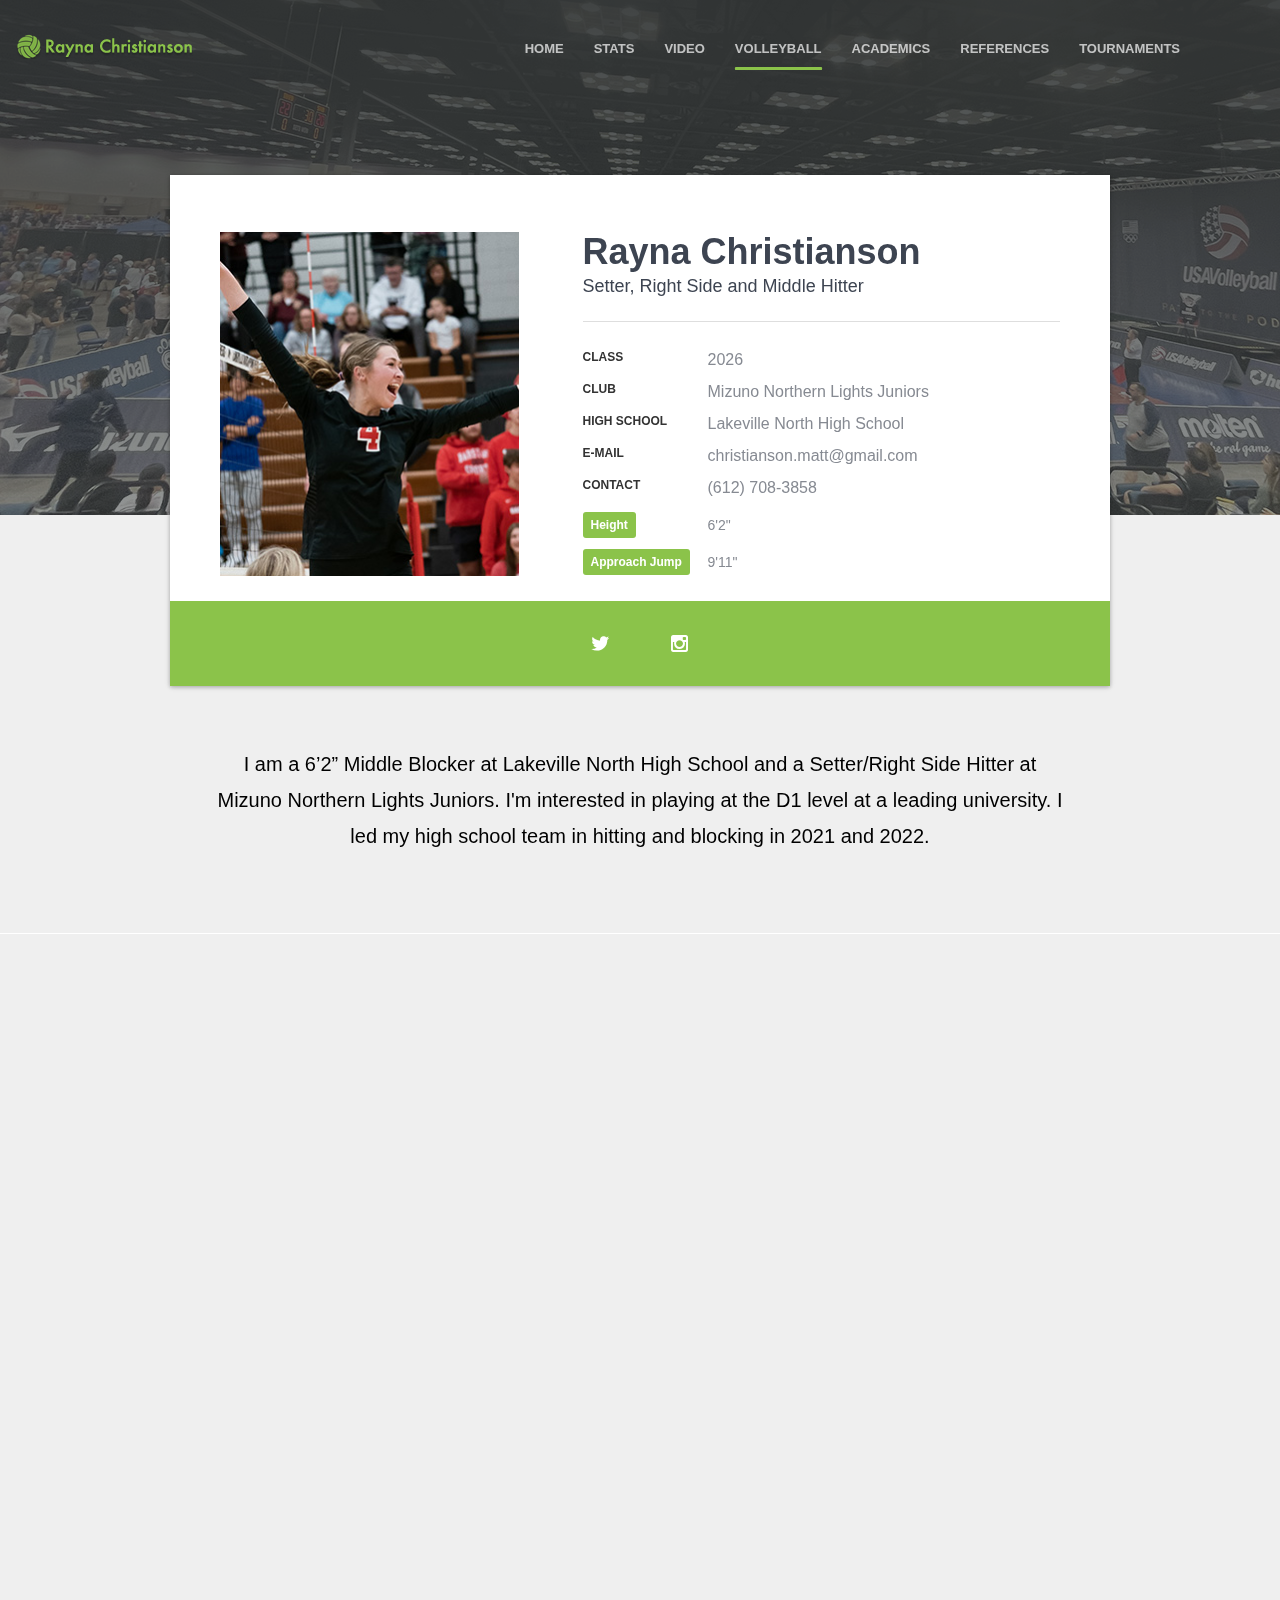
==== index.html @ 3bcc7309 "initial commit" ====
<!DOCTYPE html>
<html lang="en" class="theme-color-8bc34a theme-skin-light">
<script async="" src="src/tag.js"></script>
<head>
	<meta http-equiv="Content-Type" content="text/html; charset=UTF-8">
	<meta http-equiv="X-UA-Compatible" content="IE=edge">
	<meta name="viewport" content="width=device-width, initial-scale=1">

	<title>Rayna Christianson - Volleyball</title>

	<!-- Favicon -->
	<link rel="shortcut icon" type="image/ico" href="favicon.png">

	<!-- Google Fonts -->
	<link rel="stylesheet" type="text/css" href="src/styles.css">
	<!-- Icon Fonts -->
	<link rel="stylesheet" type="text/css" href="src/map-icons.min.css">
	<!-- Styles -->
	<link rel="stylesheet" type="text/css" href="src/jquery.bxslider.css">
	<link rel="stylesheet" type="text/css" href="src/jquery.mCustomScrollbar.min.css">
	<link rel="stylesheet" type="text/css" href="src/mediaelementplayer.min.css">
	<link rel="stylesheet" type="text/css" href="src/jquery.fancybox.css">
	<link rel="stylesheet" type="text/css" href="src/style.css">
	<link rel="stylesheet" type="text/css" href="src/anns-green.css">
	<link rel="stylesheet" type="text/css" href="custom.css">

	<!-- HTML5 shim and Respond.js for IE8 support of HTML5 elements and media queries -->
	<!--[if lt IE 9]>
	<script src="https://oss.maxcdn.com/html5shiv/3.7.2/html5shiv.min.js"></script>
	<script src="https://oss.maxcdn.com/respond/1.4.2/respond.min.js"></script>
	<![endif]-->
<style type="text/css">.fancybox-margin{margin-right:15px;}</style>
	<!-- Google tag (gtag.js) -->
	<script async src="https://www.googletagmanager.com/gtag/js?id=G-VQJ8QNCE5Y"></script>
	<script>
		window.dataLayer = window.dataLayer || [];
		function gtag(){dataLayer.push(arguments);}
		gtag('js', new Date());

		gtag('config', 'G-VQJ8QNCE5Y');
	</script>
</head>

<body class="home header-has-img">

    <div class="mobile-nav">
        <button class="btn-mobile mobile-nav-close"><i class="icon icon-close"></i></button>
		
        <div class="mobile-nav-inner mCustomScrollbar _mCS_1 mCS_no_scrollbar"><div id="mCSB_1" class="mCustomScrollBox mCS-dark mCSB_vertical mCSB_inside" tabindex="0" style="max-height: 0px;"><div id="mCSB_1_container" class="mCSB_container mCS_y_hidden mCS_no_scrollbar_y" style="position:relative; top:0; left:0;" dir="ltr">
            <nav class="nav">
				<ul class="clearfix">
					<li><a href="#">Home</a></li>
					<li><a href="#stats">Stats</a></li>
					<li><a href="#video">Video</a> </li>
					<li><a href="#education">Education</a> </li>
					<li><a href="#volleyball">Volleyball</a></li>
					<li><a href="#contact">Contact <span></span></a></li>
				</ul>
			</nav>
        </div><div id="mCSB_1_scrollbar_vertical" class="mCSB_scrollTools mCSB_1_scrollbar mCS-dark mCSB_scrollTools_vertical" style="display: none;"><div class="mCSB_draggerContainer"><div id="mCSB_1_dragger_vertical" class="mCSB_dragger" style="position: absolute; min-height: 30px; top: 0px;" oncontextmenu="return false;"><div class="mCSB_dragger_bar" style="line-height: 30px;"></div></div><div class="mCSB_draggerRail"></div></div></div></div></div>
    </div><!-- .mobile-nav -->


    <div class="wrapper">
        <header class="header" style="min-height: 95px;">
            <div class="head-bg" style="background: linear-gradient( rgba(0, 0, 0, 0.9), rgba(0, 0, 0, 0.5) ), url('src/background.jpg')"></div>

            <div class="head-bar">
                <div class="head-bar-inner">
                    <div class="row">
                        <div class="col-sm-3 col-xs-6">
							 <a class="head-logo white" href=""><img src="img/logo-one-line-white-letters_185x25.png" alt="Rayna Christianson"/></a>
							 <a class="head-logo green" href=""><img src="img/logo-one-line-green-letters_185x25.png" alt="Rayna Christianson"/></a>
							 <a class="head-logo black" href=""><img src="img/logo-one-line-black-letters_185x25.png" alt="Rayna Christianson"/></a>
                        </div>

                        <div class="col-sm-9 col-xs-6">
                            <div class="nav-wrap">
                                <nav class="nav">
									<ul class="clearfix">
										<li><a href="#">Home<span></span><span></span></a></li>
										<li><a href="#stats">Stats<span></span><span></span></a></li>
										<li><a href="#video">Video<span></span><span></span></a></li>
										<li class="active"><a href="#volleyball">Volleyball<span></span><span></span></a></li>
										
										<li><a href="#education">Academics<span></span><span></span></a></li>
										<li><a href="#references">References <span></span><span></span></a></li>
										<li><a href="#tournaments">Tournaments<span></span><span></span></a></li>
									</ul>
								</nav>

                            </div><!-- .nav-wrap -->
                        </div>
                    </div>
                </div>
            </div>
        </header><!-- .header -->

        <div class="content">
            <div class="container">

			<!-- START: PAGE CONTENT -->
				<section id="about" class="section section-about">
					<div class="animate-up">
						<div class="section-box">
							<div class="profile">
								<div class="row">
									<div class="col-xs-5">
										<div class="profile-photo"><img src="src/rayna_christianson_cover.jpg" alt="Rayna Christianson"></div>
									</div>
									<div class="col-xs-7">
										<div class="profile-info">
											
											<h1 class="profile-title">Rayna Christianson</h1>

											<h2 class="profile-position">Setter, Right Side and Middle Hitter</h2>
										</div>
										<dl class="profile-list">
											<dt>Class</dt>
											<dd>2026</dd>
											<dt>Club</dt>
											<dd><a href="https://www.northernlightsjuniors.org/2023/player.php?year=2023&id=456494&team=151" target="_blank">Mizuno Northern Lights Juniors</dd>
											<dt>High School</dt>
											<dd><a href="https://www.panther-volleyball.com" target="_blank">Lakeville North High School</a></dd>
											<dt>E-mail</dt>
											<dd><a href="mailto:christianson.matt@gmail.com	">christianson.matt@gmail.com</a></dd>
											<dt>Contact</dt>
											<dd><a href="tel:+6127083858">(612) 708-3858</a></dd>
											<dt class="profile-vacation"><span>Height</span></dt>
											<dd class="profile-vacation">6'2"</dd>
											<dt class="profile-vacation"><span>Approach Jump</span></dt>
											<dd class="profile-vacation">9'11"</dd>
										</dl>
									</div>
								</div>
							</div>
							<div class="profile-social">
								<ul class="social">
									<li><a class="ripple-centered" href="https://twitter.com/RaynaChristians" target="_blank"><i class="icon icon-twitter"></i></a></li>
									<li><a class="ripple-centered" href="https://www.instagram.com/rayna.christianson/" target="_blank"><i class="icon icon-instagram"></i></a></li>
								</ul>
							</div>
						</div>

						<div class="profile-text">
							<p>I am a 6’2” Middle Blocker at Lakeville North High School and a Setter/Right Side Hitter at Mizuno Northern Lights Juniors. I'm interested in playing at the D1 level at a leading university. I led my high school team in hitting and blocking in 2021 and 2022.</p>
						</div>

<!--						<div class="profile-btn">-->
<!--							<a class="btn btn-border ripple" href="resume.png" target="_blank">Download Profile</a>-->
<!--						</div>-->

						<hr class="profile-line">
					</div>	
				</section><!-- #about -->
				
				<section id="stats" class="section section-skills">
					<div class="animate-up">
						<h2 class="section-title">Stats</h2>
						<div class="section-box">
							<div class="row">
								<div class="col-sm-6">
									<div class="progress-bar">
										<div class="bar-data">
											<span class="bar-title">Height</span>
											<span class="bar-value">6'2"</span>
										</div>
										<div class="bar-line">
											<span class="bar-fill" data-width="100%"></span>
										</div>
									</div>
								</div>
								
								<div class="col-sm-6">
									<div class="progress-bar">
										<div class="bar-data">
											<span class="bar-title">Standing Reach</span>
											<span class="bar-value">7'10"</span>
										</div>
										<div class="bar-line">
											<span class="bar-fill" data-width="100%"></span>
										</div>
									</div>
								</div>
							</div>
							
							<div class="row">							
								<div class="col-sm-6">
									<div class="progress-bar">
										<div class="bar-data">
											<span class="bar-title">Block Jump</span>
											<span class="bar-value">9'0"</span>
										</div>
										<div class="bar-line">
											<span class="bar-fill" data-width="100%"></span>
										</div>
									</div>
								</div>
								
								<div class="col-sm-6">
									<div class="progress-bar">
										<div class="bar-data">
											<span class="bar-title">Approach Jump</span>
											<span class="bar-value">9'11"</span>
										</div>
										<div class="bar-line">
											<span class="bar-fill" data-width="100%"></span>
										</div>
									</div>
								</div>
							</div>
							
							<div class="row">							
								<div class="col-sm-6">
									<div class="progress-bar">
										<div class="bar-data">
											<span class="bar-title">Hitting Average 2022, High School</span>
											<span class="bar-value">.426</span>
										</div>
										<div class="bar-line">
											<span class="bar-fill" data-width="100%"></span>
										</div>
									</div>
								</div>
								
								<div class="col-sm-6">
									<div class="progress-bar">
										<div class="bar-data">
											<span class="bar-title">Blocks 2022</span>
											<span class="bar-value">58 total</span>
										</div>
										<div class="bar-line">
											<span class="bar-fill" data-width="100%"></span>
										</div>
									</div>
								</div>
							</div>
							<div class="row">
								<div class="col-sm-6">
									<div class="progress-bar">
										<div class="bar-data">
											<span class="bar-title">Grad Year</span>
											<span class="bar-value">2026</span>
										</div>
										<div class="bar-line">
											<span class="bar-fill" data-width="100%"></span>
										</div>
									</div>
								</div>

								<div class="col-sm-6">
									<div class="progress-bar">
										<div class="bar-data">
											<span class="bar-title">Current GPA</span>
											<span class="bar-value">4.0</span>
										</div>
										<div class="bar-line">
											<span class="bar-fill" data-width="100%"></span>
										</div>
									</div>
								</div>
							</div>
						</div>
					</div>	
				</section>
				

				<section id="volleyball" class="section section-experience">
					<div class="animate-up">
						<h2 class="section-title animate">Volleyball Accolades</h2>

						<div class="timeline">
							<div class="timeline-bar" style="top: 80px; height: 596px;"></div>
							<div class="timeline-inner clearfix" style="height: 857px;">
								<div class="timeline-box timeline-box-left" style="position: absolute; left: 0px; top: 0px;">
									<span class="dot"></span>
									<div class="timeline-box-inner animate-right">
										<span class="arrow"></span>
										<div class="date">2017-2019</div>
										<h3>Lakeville North Juniors 12-1</h3>
										<h4>10 & 11 year old</h4>
									</div>
								</div>
								<div class="timeline-box timeline-box-right" style="position: absolute; right: 0px; top: 70px;">
									<span class="dot"></span>
									<div class="timeline-box-inner animate-left">
										<span class="arrow"></span>
										<div class="date">2019-2020</div>
										<h3>Mizuno Northern Lights 12-1</h3>
										<p>Setter and Right Side/All Around</p>
									</div>
								</div>
								<div class="timeline-box timeline-box-left" style="position: absolute; left: 0px; top: 0px;">
									<span class="dot"></span>
									<div class="timeline-box-inner animate-right">
										<span class="arrow"></span>
										<div class="date">2019-2020</div>
										<h3>Lakeville North HS 9A Team</h3>
										<h4>7th Grade</h4>
										<p>Setter and Right Side Hitter</p>
									</div>
								</div>

								<div class="timeline-box timeline-box-right" style="position: absolute; right: 0px; top: 70px;">
									<span class="dot"></span>
									<div class="timeline-box-inner animate-left">
										<span class="arrow"></span>
										<div class="date">2020-2021</div>
										<h3>Mizuno Northern Lights 13-1</h3>
										<p>Setter and Right Side Hitter - All Around</p>
										<p>Named to the All-American All Star Team at the 2021 AAU Volleyball National Championships in Orlando, FL and helped our team take 3rd in their division.</p>
									</div>
								</div>

								<div class="timeline-box timeline-box-left" style="position: absolute; left: 0px; top: 286px;">
									<span class="dot"></span>
									<div class="timeline-box-inner animate-right">
										<span class="arrow"></span>
										<div class="date">2020-2021</div>
										<h3>Lakeville North HS Varsity Team</h3>
										<h4>8th Grade</h4>
										<p>Varsity starter at Middle Blocker/Hitter leading the team in hitting percentage (.386), solo blocks and block assists helping the team to the consolation championship in the AAAA MN state tournament in 2021.</p>
										<p>Received South Suburban All Conference Honorable Mention for 2021 season.</p>
									</div>
								</div>
								
								<div class="timeline-box timeline-box-right" style="position: absolute; right: 0px; top: 356px;">
									<span class="dot"></span>
									<div class="timeline-box-inner animate-left">
										<span class="arrow"></span>
										<div class="date">2020-2021</div>
										<h3>Mizuno Northern Lights 14-1</h3>
										<p>Setter and Right Side Hitter - All Around</p>
											<ul>
											<li>AAU Nationals in Orlando, FL - 3rd place in Open division</li>
											<li>USA Volleyball Nationals in Indianapolis, IN - 4th place in National division</li>
										</ul>
										<ul>
											<li>Volleyball Recruiter.com named 2022 Club All-American for 14s</li>
											<li><a href="https://vballrecruiter.com/aau-14-open-all-tournament-team/">AAU 14 Open: All-Tournament Team</a></li>
										</ul>
									</div>
								</div>
								<div class="timeline-box timeline-box-left" style="position: absolute; left: 0px; top: 286px;">
									<span class="dot"></span>
									<div class="timeline-box-inner animate-right">
										<span class="arrow"></span>
										<div class="date">2022-2023</div>
										<h3>Lakeville North HS Varsity Team</h3>
										<h4>Freshman</h4>
										<p>Varsity starter at Middle Blocker/Hitter leading the team in:</p>
										<ul>
											<li>Hitting percentage - 246 total kills, 54 errors from 451 attempts = .426</li>
										    <li>Solo blocks (14) and block assists (44)</li>
											<li>40 aces from 276 serves</li>
										    <li>Helped the team to 2nd place in the AAAA MN state tournament in 2022</li>
										</ul>
										<p>Received South Suburban All Conference Award for 2022 season.</p>

									</div>
								</div>

							</div>
						</div>
					</div>	
				</section><!-- #experience -->

				
				
				
				
				<!-- #skills -->
				
				<section id="hobbies" class="section section-interests">
					<div class="animate-up">
						<h2 class="section-title">Hudl</h2>

						<div class="section-box">

							<p><a href="https://www.hudl.com/profile/16554610/Rayna-Christianson/highlights" target="_blank">
								<img src="src/hudl_logo.png" alt="Rayna Christianson Hudl Profile"/><br/>View all my highlights on Hudl.com</a></p>
						</div>
					</div>	
				</section>
				
				<!-- Start Video Section  -->
				
				<section id="video" class="section section-portfolio">
					<div class="animate-up">
						<h2 class="section-title">Video</h2>


						<!-- Large Photo  -->

						<div class="grid" style="position: relative; height: 597.25px;">
							<div class="grid-sizer"></div>
							
							<div class="grid-item size22 photography">
								<div class="grid-box">
									<figure class="portfolio-figure">
										<img src="src/video-1.jpg" alt="">
										<figcaption class="portfolio-caption">
											<div class="portfolio-caption-inner">
												<h3 class="portfolio-title">Lakeville North vs East Ridge</h3>
												<h4 class="portfolio-cat">HIGH SCHOOL</h4>

												<div class="btn-group">
													<a class="portfolioFancybox btn-zoom" data-fancybox-group="portfolioFancybox1" href="https://www.youtube.com/watch?v=abxzpQh4DyA" target="_blank"><i class="icon icon-eye"></i></a>
												</div>
											</div>
										</figcaption>
									</figure>
									
																	</div>
							</div><!-- Video Thumbnail Small -->			
						
							<div class="grid-item size11 bridge">
								<div class="grid-box">
									<figure class="portfolio-figure">
										<img src="//vi.hudl.com/p-highlights/User/16554610/6317a92e9680a609148729c1/0a92c55a_360.jpg?v=B3C546234490DA08" alt="">
										<figcaption class="portfolio-caption">
											<div class="portfolio-caption-inner">
												<h3 class="portfolio-title">13 Kills vs Chaska</h3>
												<h4 class="portfolio-cat">High School</h4>

												<div class="btn-group">
													<a class="portfolioFancybox btn-zoom" data-fancybox-group="portfolioFancybox2" href="https://www.hudl.com/video/3/16554610/6317a92e9680a609148729c3" target="_blank"><i class="icon icon-eye"></i></a>
												</div>
											</div>
										</figcaption>
									</figure>																						
									
									
								</div>
							</div>
							<div class="grid-item size11 nature photography">
								<div class="grid-box">
									<figure class="portfolio-figure">
										<img src="//vi.hudl.com/p-highlights/User/16554610/631cf89f57982a0b287ecfc7/32b157b3_360.jpg?v=7A51EC416E93DA08" alt="">
										<figcaption class="portfolio-caption">
											<div class="portfolio-caption-inner">
												<h3 class="portfolio-title">6 Kills vs Marshall</h3>
												<h4 class="portfolio-cat">High School</h4>

												<div class="btn-group">
													<a class="portfolioFancybox btn-zoom" data-fancybox-group="portfolioFancybox3" href="https://www.hudl.com/video/3/16554610/631f95c93448a80378e4d10a" target="_blank"><i class="icon icon-eye"></i></a>
												</div>
											</div>
										</figcaption>
									</figure>

																	</div>
							</div>
							<div class="grid-item size11 nature photography">
								<div class="grid-box">
									<figure class="portfolio-figure">
										<img src="//vi.hudl.com/p-highlights/User/16554610/631cf89f57982a0b287ecfc7/32b157b3_360.jpg?v=7A51EC416E93DA08" alt="">
										<figcaption class="portfolio-caption">
											<div class="portfolio-caption-inner">
												<h3 class="portfolio-title">6 Kills vs Marshall</h3>
												<h4 class="portfolio-cat">High School</h4>

												<div class="btn-group">
													<a class="portfolioFancybox btn-zoom" data-fancybox-group="portfolioFancybox3" href="https://www.hudl.com/video/3/16554610/631f95c93448a80378e4d10a" target="_blank"><i class="icon icon-eye"></i></a>
												</div>
											</div>
										</figcaption>
									</figure>

																	</div>
							</div><!-- .grid-item -->
						</div>

					</div>	
				</section><!-- #portfolio -->
				
				
				<section id="education" class="section section-education">
					<div class="animate-up">
						<h2 class="section-title animate">Education and Academic Honors</h2>

						<div class="timeline">
							<div class="timeline-bar" style="top: 80px; height: 267px;"></div>
							<div class="timeline-inner clearfix" style="height: 439px;">						
								<div class="timeline-box timeline-box-compact timeline-box-left" style="position: absolute; left: 0px; top: 0px;">
									<span class="dot"></span>

									<div class="timeline-box-inner animate-right">
										<span class="arrow"></span>
										<div class="date"><span>High School</span></div>
										<h3>Lakeville North High School, Lakeville, MN</h3>
										<h4>Honors Track</h4>
										<p>Lakeville North High School is a school with a high academic standard.<br>AP classes include:
										</p><ul>	
											<li>American Lit</li>
											<li>US History</li>
											<li>Advanced Algebra 2</li>
											<li>Pre-Calc</li>
											<li>Chem</li>
											<li>Physics 1
									</li></ul></div>
								</div>
								
								<div class="timeline-box timeline-box-compact timeline-box-right" style="position: absolute; right: 0px; top: 70px;">
									<span class="dot"></span>

									<div class="timeline-box-inner animate-left">
										<span class="arrow"></span>
										<div class="date"><span>Academic Interests</span></div>
										<h3>Health</h3>
										<h4>Computer, Information Systems and Systems Design</h4>
									</div>
								</div>
								

								<div class="timeline-box timeline-box-compact timeline-box-right" style="position: absolute; right: 0px; top: 267px;">
									<span class="dot"></span>

									<div class="timeline-box-inner animate-left">
										<span class="arrow"></span>
										<div class="date"><span>Extra-Curriculars</span></div>
										<h3>Basketball</h3>
										<ul>
											<li>AAU - North Tartan - 2020 & 2021</li>
											<li>MN Crossfire - 2022</li>
											<li>Lakeville North High School - 10A as a 7th Grader</li>
										</ul>
									</div>
								</div>
								
								
							</div>
						</div>
						
<!-- download transcripts button -->			
				
<!--				<div class="profile-btn">-->
<!--							<a class="btn btn-border ripple" href="transcript.pdf" target="_blank">Download Transcript<br>(demo password is basketball)</a>&nbsp;&nbsp;&nbsp;&nbsp;&nbsp;&nbsp;<a class="btn btn-border ripple" href="transcript.pdf" target="_blank">Download ACT Scores<br>(demo password is basketball)</a>-->
<!--						</div>-->

					</div>	
				</section><!-- #education -->
				
				<section id="references" class="section section-references">
					<div class="animate-up">
						<h2 class="section-title">Accolades</h2>
						<div class="section-box">
							<div class="bx-wrapper" style="max-width: 100%; margin: 0px auto;">
								<div class="bx-viewport" style="width: 100%; overflow: hidden; position: relative; height: 257px;">
									<ul class="ref-slider" style="width: 515%; position: relative; transition-duration: 0s; transform: translate3d(-2430px, 0px, 0px);">
									<li style="float: left; list-style: none; position: relative; width: 810px;" class="bx-clone">
									<div class="ref-box">
										<div class="person-speech">
											<p>What a talent Christianson is! At 6-2, she's long and is good enough setting and hitting it's hard to say which she is better at. She has great hands running the offense and is a total mismatch when attacking with her height.</p>
										</div>
										<div class="person-info clearfix">
											
											<div class="person-name-title">
												<span class="person-name">Vballrecruiter.com <a href="https://vballrecruiter.com/aau-14s-18s-day-1-show-stoppers/">AAU 14s/18s: Day 1 Show Stoppers</a></span>
											</div>
										</div>
									</div>
								</li>
										<li style="float: left; list-style: none; position: relative; width: 810px;" class="bx-clone">
									<div class="ref-box">
										<div class="person-speech">
											<p>Christianson has tremendous upside and potential in her 6-2 frame. She has a strong, consistent delivery as a setter. And with her height, she can easily go over blockers and is a scoring threat all across the front row.</p>
										</div>
										<div class="person-info clearfix">

											<div class="person-name-title">
												<span class="person-name">Vballrecruiter.com <a href="https://vballrecruiter.com/usav-14-15s-day-4-show-stoppers/">USAV 14/15s: Day 4 Show Stoppers</a></span>
											</div>
										</div>
									</div>
								</li>
							</ul></div><div class="bx-controls"></div></div>
							<div class="ref-slider-nav">
								<span id="ref-slider-prev" class="slider-prev"></span>
								<span id="ref-slider-next" class="slider-next"></span>
							</div>
						</div>
											
						
					</div>	
				</section>				
				
	
				
<!-- #references -->
				

				
				<section id="tournaments" class="section section-calendar">
					<div class="animate-up">
						
						
						
						<h2 class="section-title">Tournament Schedule</h2>

						<div class="profile-btn">
							<a class="btn btn-border ripple" href="https://www.northernlightsjuniors.org/2023/schedule.php?year=2023&team=15-1" target="_blank">View Tournament Schedule
								
							</a>
						</div>
						
					</div>
					<hr class="profile-line">
									
				</section>
				
			
				
				<!-- contact -->
				
				<section id="contact" class="section section-contact">
					<div class="animate-up">
						<h4><center>I'd Love to Hear From You! <br><br>Contact Me or Download My Tournament Schedule and Track Me at an upcoming Tournament</center></h4>
						<br><br>
					</div>
				</section><!-- #contact -->
			<!-- END: PAGE CONTENT -->
                
            </div><!-- .container -->
        </div><!-- .content -->

        
    </div><!-- .wrapper -->
	
    <div id="overlay"></div>
    <!-- Scripts -->
    <script type="text/javascript" src="src/jquery.js"></script>
    <script type="text/javascript" src="src/map-icons.min.js"></script>
    <script type="text/javascript" src="src/jquery.mousewheel-3.0.6.pack.js"></script>
    <script type="text/javascript" src="src/imagesloaded.pkgd.min.js"></script>
    <script type="text/javascript" src="src/isotope.pkgd.min.js"></script>
    <script type="text/javascript" src="src/jquery.appear.min.js"></script>
    <script type="text/javascript" src="src/jquery.bxslider.min.js"></script>
    <script type="text/javascript" src="src/jquery.mCustomScrollbar.concat.min.js"></script>
    <script type="text/javascript" src="src/mediaelement-and-player.min.js"></script>
    <script type="text/javascript" src="src/jquery.fancybox.pack.js"></script>
    <script type="text/javascript" src="src/jquery.fancybox-media.js"></script>
    <script type="text/javascript" src="src/site.min.js"></script>

</body></html>
---- src/styles.css ----
/* latin */
@font-face {
  font-family: 'Fredoka One';
  font-style: normal;
  font-weight: 400;
  src: url(https://fonts.gstatic.com/s/fredokaone/v13/k3kUo8kEI-tA1RRcTZGmTlHGCaen8wf-.woff2) format('woff2');
  unicode-range: U+0000-00FF, U+0131, U+0152-0153, U+02BB-02BC, U+02C6, U+02DA, U+02DC, U+2000-206F, U+2074, U+20AC, U+2122, U+2191, U+2193, U+2212, U+2215, U+FEFF, U+FFFD;
}
/* cyrillic-ext */
@font-face {
  font-family: 'Open Sans';
  font-style: italic;
  font-weight: 300;
  font-stretch: 100%;
  src: url(https://fonts.gstatic.com/s/opensans/v29/memtYaGs126MiZpBA-UFUIcVXSCEkx2cmqvXlWqWtE6FxZCJgvAQ.woff2) format('woff2');
  unicode-range: U+0460-052F, U+1C80-1C88, U+20B4, U+2DE0-2DFF, U+A640-A69F, U+FE2E-FE2F;
}
/* cyrillic */
@font-face {
  font-family: 'Open Sans';
  font-style: italic;
  font-weight: 300;
  font-stretch: 100%;
  src: url(https://fonts.gstatic.com/s/opensans/v29/memtYaGs126MiZpBA-UFUIcVXSCEkx2cmqvXlWqWvU6FxZCJgvAQ.woff2) format('woff2');
  unicode-range: U+0301, U+0400-045F, U+0490-0491, U+04B0-04B1, U+2116;
}
/* greek-ext */
@font-face {
  font-family: 'Open Sans';
  font-style: italic;
  font-weight: 300;
  font-stretch: 100%;
  src: url(https://fonts.gstatic.com/s/opensans/v29/memtYaGs126MiZpBA-UFUIcVXSCEkx2cmqvXlWqWtU6FxZCJgvAQ.woff2) format('woff2');
  unicode-range: U+1F00-1FFF;
}
/* greek */
@font-face {
  font-family: 'Open Sans';
  font-style: italic;
  font-weight: 300;
  font-stretch: 100%;
  src: url(https://fonts.gstatic.com/s/opensans/v29/memtYaGs126MiZpBA-UFUIcVXSCEkx2cmqvXlWqWuk6FxZCJgvAQ.woff2) format('woff2');
  unicode-range: U+0370-03FF;
}
/* hebrew */
@font-face {
  font-family: 'Open Sans';
  font-style: italic;
  font-weight: 300;
  font-stretch: 100%;
  src: url(https://fonts.gstatic.com/s/opensans/v29/memtYaGs126MiZpBA-UFUIcVXSCEkx2cmqvXlWqWu06FxZCJgvAQ.woff2) format('woff2');
  unicode-range: U+0590-05FF, U+200C-2010, U+20AA, U+25CC, U+FB1D-FB4F;
}
/* vietnamese */
@font-face {
  font-family: 'Open Sans';
  font-style: italic;
  font-weight: 300;
  font-stretch: 100%;
  src: url(https://fonts.gstatic.com/s/opensans/v29/memtYaGs126MiZpBA-UFUIcVXSCEkx2cmqvXlWqWtk6FxZCJgvAQ.woff2) format('woff2');
  unicode-range: U+0102-0103, U+0110-0111, U+0128-0129, U+0168-0169, U+01A0-01A1, U+01AF-01B0, U+1EA0-1EF9, U+20AB;
}
/* latin-ext */
@font-face {
  font-family: 'Open Sans';
  font-style: italic;
  font-weight: 300;
  font-stretch: 100%;
  src: url(https://fonts.gstatic.com/s/opensans/v29/memtYaGs126MiZpBA-UFUIcVXSCEkx2cmqvXlWqWt06FxZCJgvAQ.woff2) format('woff2');
  unicode-range: U+0100-024F, U+0259, U+1E00-1EFF, U+2020, U+20A0-20AB, U+20AD-20CF, U+2113, U+2C60-2C7F, U+A720-A7FF;
}
/* latin */
@font-face {
  font-family: 'Open Sans';
  font-style: italic;
  font-weight: 300;
  font-stretch: 100%;
  src: url(https://fonts.gstatic.com/s/opensans/v29/memtYaGs126MiZpBA-UFUIcVXSCEkx2cmqvXlWqWuU6FxZCJgg.woff2) format('woff2');
  unicode-range: U+0000-00FF, U+0131, U+0152-0153, U+02BB-02BC, U+02C6, U+02DA, U+02DC, U+2000-206F, U+2074, U+20AC, U+2122, U+2191, U+2193, U+2212, U+2215, U+FEFF, U+FFFD;
}
/* cyrillic-ext */
@font-face {
  font-family: 'Open Sans';
  font-style: italic;
  font-weight: 400;
  font-stretch: 100%;
  src: url(https://fonts.gstatic.com/s/opensans/v29/memtYaGs126MiZpBA-UFUIcVXSCEkx2cmqvXlWqWtE6FxZCJgvAQ.woff2) format('woff2');
  unicode-range: U+0460-052F, U+1C80-1C88, U+20B4, U+2DE0-2DFF, U+A640-A69F, U+FE2E-FE2F;
}
/* cyrillic */
@font-face {
  font-family: 'Open Sans';
  font-style: italic;
  font-weight: 400;
  font-stretch: 100%;
  src: url(https://fonts.gstatic.com/s/opensans/v29/memtYaGs126MiZpBA-UFUIcVXSCEkx2cmqvXlWqWvU6FxZCJgvAQ.woff2) format('woff2');
  unicode-range: U+0301, U+0400-045F, U+0490-0491, U+04B0-04B1, U+2116;
}
/* greek-ext */
@font-face {
  font-family: 'Open Sans';
  font-style: italic;
  font-weight: 400;
  font-stretch: 100%;
  src: url(https://fonts.gstatic.com/s/opensans/v29/memtYaGs126MiZpBA-UFUIcVXSCEkx2cmqvXlWqWtU6FxZCJgvAQ.woff2) format('woff2');
  unicode-range: U+1F00-1FFF;
}
/* greek */
@font-face {
  font-family: 'Open Sans';
  font-style: italic;
  font-weight: 400;
  font-stretch: 100%;
  src: url(https://fonts.gstatic.com/s/opensans/v29/memtYaGs126MiZpBA-UFUIcVXSCEkx2cmqvXlWqWuk6FxZCJgvAQ.woff2) format('woff2');
  unicode-range: U+0370-03FF;
}
/* hebrew */
@font-face {
  font-family: 'Open Sans';
  font-style: italic;
  font-weight: 400;
  font-stretch: 100%;
  src: url(https://fonts.gstatic.com/s/opensans/v29/memtYaGs126MiZpBA-UFUIcVXSCEkx2cmqvXlWqWu06FxZCJgvAQ.woff2) format('woff2');
  unicode-range: U+0590-05FF, U+200C-2010, U+20AA, U+25CC, U+FB1D-FB4F;
}
/* vietnamese */
@font-face {
  font-family: 'Open Sans';
  font-style: italic;
  font-weight: 400;
  font-stretch: 100%;
  src: url(https://fonts.gstatic.com/s/opensans/v29/memtYaGs126MiZpBA-UFUIcVXSCEkx2cmqvXlWqWtk6FxZCJgvAQ.woff2) format('woff2');
  unicode-range: U+0102-0103, U+0110-0111, U+0128-0129, U+0168-0169, U+01A0-01A1, U+01AF-01B0, U+1EA0-1EF9, U+20AB;
}
/* latin-ext */
@font-face {
  font-family: 'Open Sans';
  font-style: italic;
  font-weight: 400;
  font-stretch: 100%;
  src: url(https://fonts.gstatic.com/s/opensans/v29/memtYaGs126MiZpBA-UFUIcVXSCEkx2cmqvXlWqWt06FxZCJgvAQ.woff2) format('woff2');
  unicode-range: U+0100-024F, U+0259, U+1E00-1EFF, U+2020, U+20A0-20AB, U+20AD-20CF, U+2113, U+2C60-2C7F, U+A720-A7FF;
}
/* latin */
@font-face {
  font-family: 'Open Sans';
  font-style: italic;
  font-weight: 400;
  font-stretch: 100%;
  src: url(https://fonts.gstatic.com/s/opensans/v29/memtYaGs126MiZpBA-UFUIcVXSCEkx2cmqvXlWqWuU6FxZCJgg.woff2) format('woff2');
  unicode-range: U+0000-00FF, U+0131, U+0152-0153, U+02BB-02BC, U+02C6, U+02DA, U+02DC, U+2000-206F, U+2074, U+20AC, U+2122, U+2191, U+2193, U+2212, U+2215, U+FEFF, U+FFFD;
}
/* cyrillic-ext */
@font-face {
  font-family: 'Open Sans';
  font-style: italic;
  font-weight: 600;
  font-stretch: 100%;
  src: url(https://fonts.gstatic.com/s/opensans/v29/memtYaGs126MiZpBA-UFUIcVXSCEkx2cmqvXlWqWtE6FxZCJgvAQ.woff2) format('woff2');
  unicode-range: U+0460-052F, U+1C80-1C88, U+20B4, U+2DE0-2DFF, U+A640-A69F, U+FE2E-FE2F;
}
/* cyrillic */
@font-face {
  font-family: 'Open Sans';
  font-style: italic;
  font-weight: 600;
  font-stretch: 100%;
  src: url(https://fonts.gstatic.com/s/opensans/v29/memtYaGs126MiZpBA-UFUIcVXSCEkx2cmqvXlWqWvU6FxZCJgvAQ.woff2) format('woff2');
  unicode-range: U+0301, U+0400-045F, U+0490-0491, U+04B0-04B1, U+2116;
}
/* greek-ext */
@font-face {
  font-family: 'Open Sans';
  font-style: italic;
  font-weight: 600;
  font-stretch: 100%;
  src: url(https://fonts.gstatic.com/s/opensans/v29/memtYaGs126MiZpBA-UFUIcVXSCEkx2cmqvXlWqWtU6FxZCJgvAQ.woff2) format('woff2');
  unicode-range: U+1F00-1FFF;
}
/* greek */
@font-face {
  font-family: 'Open Sans';
  font-style: italic;
  font-weight: 600;
  font-stretch: 100%;
  src: url(https://fonts.gstatic.com/s/opensans/v29/memtYaGs126MiZpBA-UFUIcVXSCEkx2cmqvXlWqWuk6FxZCJgvAQ.woff2) format('woff2');
  unicode-range: U+0370-03FF;
}
/* hebrew */
@font-face {
  font-family: 'Open Sans';
  font-style: italic;
  font-weight: 600;
  font-stretch: 100%;
  src: url(https://fonts.gstatic.com/s/opensans/v29/memtYaGs126MiZpBA-UFUIcVXSCEkx2cmqvXlWqWu06FxZCJgvAQ.woff2) format('woff2');
  unicode-range: U+0590-05FF, U+200C-2010, U+20AA, U+25CC, U+FB1D-FB4F;
}
/* vietnamese */
@font-face {
  font-family: 'Open Sans';
  font-style: italic;
  font-weight: 600;
  font-stretch: 100%;
  src: url(https://fonts.gstatic.com/s/opensans/v29/memtYaGs126MiZpBA-UFUIcVXSCEkx2cmqvXlWqWtk6FxZCJgvAQ.woff2) format('woff2');
  unicode-range: U+0102-0103, U+0110-0111, U+0128-0129, U+0168-0169, U+01A0-01A1, U+01AF-01B0, U+1EA0-1EF9, U+20AB;
}
/* latin-ext */
@font-face {
  font-family: 'Open Sans';
  font-style: italic;
  font-weight: 600;
  font-stretch: 100%;
  src: url(https://fonts.gstatic.com/s/opensans/v29/memtYaGs126MiZpBA-UFUIcVXSCEkx2cmqvXlWqWt06FxZCJgvAQ.woff2) format('woff2');
  unicode-range: U+0100-024F, U+0259, U+1E00-1EFF, U+2020, U+20A0-20AB, U+20AD-20CF, U+2113, U+2C60-2C7F, U+A720-A7FF;
}
/* latin */
@font-face {
  font-family: 'Open Sans';
  font-style: italic;
  font-weight: 600;
  font-stretch: 100%;
  src: url(https://fonts.gstatic.com/s/opensans/v29/memtYaGs126MiZpBA-UFUIcVXSCEkx2cmqvXlWqWuU6FxZCJgg.woff2) format('woff2');
  unicode-range: U+0000-00FF, U+0131, U+0152-0153, U+02BB-02BC, U+02C6, U+02DA, U+02DC, U+2000-206F, U+2074, U+20AC, U+2122, U+2191, U+2193, U+2212, U+2215, U+FEFF, U+FFFD;
}
/* cyrillic-ext */
@font-face {
  font-family: 'Open Sans';
  font-style: italic;
  font-weight: 700;
  font-stretch: 100%;
  src: url(https://fonts.gstatic.com/s/opensans/v29/memtYaGs126MiZpBA-UFUIcVXSCEkx2cmqvXlWqWtE6FxZCJgvAQ.woff2) format('woff2');
  unicode-range: U+0460-052F, U+1C80-1C88, U+20B4, U+2DE0-2DFF, U+A640-A69F, U+FE2E-FE2F;
}
/* cyrillic */
@font-face {
  font-family: 'Open Sans';
  font-style: italic;
  font-weight: 700;
  font-stretch: 100%;
  src: url(https://fonts.gstatic.com/s/opensans/v29/memtYaGs126MiZpBA-UFUIcVXSCEkx2cmqvXlWqWvU6FxZCJgvAQ.woff2) format('woff2');
  unicode-range: U+0301, U+0400-045F, U+0490-0491, U+04B0-04B1, U+2116;
}
/* greek-ext */
@font-face {
  font-family: 'Open Sans';
  font-style: italic;
  font-weight: 700;
  font-stretch: 100%;
  src: url(https://fonts.gstatic.com/s/opensans/v29/memtYaGs126MiZpBA-UFUIcVXSCEkx2cmqvXlWqWtU6FxZCJgvAQ.woff2) format('woff2');
  unicode-range: U+1F00-1FFF;
}
/* greek */
@font-face {
  font-family: 'Open Sans';
  font-style: italic;
  font-weight: 700;
  font-stretch: 100%;
  src: url(https://fonts.gstatic.com/s/opensans/v29/memtYaGs126MiZpBA-UFUIcVXSCEkx2cmqvXlWqWuk6FxZCJgvAQ.woff2) format('woff2');
  unicode-range: U+0370-03FF;
}
/* hebrew */
@font-face {
  font-family: 'Open Sans';
  font-style: italic;
  font-weight: 700;
  font-stretch: 100%;
  src: url(https://fonts.gstatic.com/s/opensans/v29/memtYaGs126MiZpBA-UFUIcVXSCEkx2cmqvXlWqWu06FxZCJgvAQ.woff2) format('woff2');
  unicode-range: U+0590-05FF, U+200C-2010, U+20AA, U+25CC, U+FB1D-FB4F;
}
/* vietnamese */
@font-face {
  font-family: 'Open Sans';
  font-style: italic;
  font-weight: 700;
  font-stretch: 100%;
  src: url(https://fonts.gstatic.com/s/opensans/v29/memtYaGs126MiZpBA-UFUIcVXSCEkx2cmqvXlWqWtk6FxZCJgvAQ.woff2) format('woff2');
  unicode-range: U+0102-0103, U+0110-0111, U+0128-0129, U+0168-0169, U+01A0-01A1, U+01AF-01B0, U+1EA0-1EF9, U+20AB;
}
/* latin-ext */
@font-face {
  font-family: 'Open Sans';
  font-style: italic;
  font-weight: 700;
  font-stretch: 100%;
  src: url(https://fonts.gstatic.com/s/opensans/v29/memtYaGs126MiZpBA-UFUIcVXSCEkx2cmqvXlWqWt06FxZCJgvAQ.woff2) format('woff2');
  unicode-range: U+0100-024F, U+0259, U+1E00-1EFF, U+2020, U+20A0-20AB, U+20AD-20CF, U+2113, U+2C60-2C7F, U+A720-A7FF;
}
/* latin */
@font-face {
  font-family: 'Open Sans';
  font-style: italic;
  font-weight: 700;
  font-stretch: 100%;
  src: url(https://fonts.gstatic.com/s/opensans/v29/memtYaGs126MiZpBA-UFUIcVXSCEkx2cmqvXlWqWuU6FxZCJgg.woff2) format('woff2');
  unicode-range: U+0000-00FF, U+0131, U+0152-0153, U+02BB-02BC, U+02C6, U+02DA, U+02DC, U+2000-206F, U+2074, U+20AC, U+2122, U+2191, U+2193, U+2212, U+2215, U+FEFF, U+FFFD;
}
/* cyrillic-ext */
@font-face {
  font-family: 'Open Sans';
  font-style: italic;
  font-weight: 800;
  font-stretch: 100%;
  src: url(https://fonts.gstatic.com/s/opensans/v29/memtYaGs126MiZpBA-UFUIcVXSCEkx2cmqvXlWqWtE6FxZCJgvAQ.woff2) format('woff2');
  unicode-range: U+0460-052F, U+1C80-1C88, U+20B4, U+2DE0-2DFF, U+A640-A69F, U+FE2E-FE2F;
}
/* cyrillic */
@font-face {
  font-family: 'Open Sans';
  font-style: italic;
  font-weight: 800;
  font-stretch: 100%;
  src: url(https://fonts.gstatic.com/s/opensans/v29/memtYaGs126MiZpBA-UFUIcVXSCEkx2cmqvXlWqWvU6FxZCJgvAQ.woff2) format('woff2');
  unicode-range: U+0301, U+0400-045F, U+0490-0491, U+04B0-04B1, U+2116;
}
/* greek-ext */
@font-face {
  font-family: 'Open Sans';
  font-style: italic;
  font-weight: 800;
  font-stretch: 100%;
  src: url(https://fonts.gstatic.com/s/opensans/v29/memtYaGs126MiZpBA-UFUIcVXSCEkx2cmqvXlWqWtU6FxZCJgvAQ.woff2) format('woff2');
  unicode-range: U+1F00-1FFF;
}
/* greek */
@font-face {
  font-family: 'Open Sans';
  font-style: italic;
  font-weight: 800;
  font-stretch: 100%;
  src: url(https://fonts.gstatic.com/s/opensans/v29/memtYaGs126MiZpBA-UFUIcVXSCEkx2cmqvXlWqWuk6FxZCJgvAQ.woff2) format('woff2');
  unicode-range: U+0370-03FF;
}
/* hebrew */
@font-face {
  font-family: 'Open Sans';
  font-style: italic;
  font-weight: 800;
  font-stretch: 100%;
  src: url(https://fonts.gstatic.com/s/opensans/v29/memtYaGs126MiZpBA-UFUIcVXSCEkx2cmqvXlWqWu06FxZCJgvAQ.woff2) format('woff2');
  unicode-range: U+0590-05FF, U+200C-2010, U+20AA, U+25CC, U+FB1D-FB4F;
}
/* vietnamese */
@font-face {
  font-family: 'Open Sans';
  font-style: italic;
  font-weight: 800;
  font-stretch: 100%;
  src: url(https://fonts.gstatic.com/s/opensans/v29/memtYaGs126MiZpBA-UFUIcVXSCEkx2cmqvXlWqWtk6FxZCJgvAQ.woff2) format('woff2');
  unicode-range: U+0102-0103, U+0110-0111, U+0128-0129, U+0168-0169, U+01A0-01A1, U+01AF-01B0, U+1EA0-1EF9, U+20AB;
}
/* latin-ext */
@font-face {
  font-family: 'Open Sans';
  font-style: italic;
  font-weight: 800;
  font-stretch: 100%;
  src: url(https://fonts.gstatic.com/s/opensans/v29/memtYaGs126MiZpBA-UFUIcVXSCEkx2cmqvXlWqWt06FxZCJgvAQ.woff2) format('woff2');
  unicode-range: U+0100-024F, U+0259, U+1E00-1EFF, U+2020, U+20A0-20AB, U+20AD-20CF, U+2113, U+2C60-2C7F, U+A720-A7FF;
}
/* latin */
@font-face {
  font-family: 'Open Sans';
  font-style: italic;
  font-weight: 800;
  font-stretch: 100%;
  src: url(https://fonts.gstatic.com/s/opensans/v29/memtYaGs126MiZpBA-UFUIcVXSCEkx2cmqvXlWqWuU6FxZCJgg.woff2) format('woff2');
  unicode-range: U+0000-00FF, U+0131, U+0152-0153, U+02BB-02BC, U+02C6, U+02DA, U+02DC, U+2000-206F, U+2074, U+20AC, U+2122, U+2191, U+2193, U+2212, U+2215, U+FEFF, U+FFFD;
}
/* cyrillic-ext */
@font-face {
  font-family: 'Open Sans';
  font-style: normal;
  font-weight: 300;
  font-stretch: 100%;
  src: url(https://fonts.gstatic.com/s/opensans/v29/memvYaGs126MiZpBA-UvWbX2vVnXBbObj2OVTSKmu0SC55K5gw.woff2) format('woff2');
  unicode-range: U+0460-052F, U+1C80-1C88, U+20B4, U+2DE0-2DFF, U+A640-A69F, U+FE2E-FE2F;
}
/* cyrillic */
@font-face {
  font-family: 'Open Sans';
  font-style: normal;
  font-weight: 300;
  font-stretch: 100%;
  src: url(https://fonts.gstatic.com/s/opensans/v29/memvYaGs126MiZpBA-UvWbX2vVnXBbObj2OVTSumu0SC55K5gw.woff2) format('woff2');
  unicode-range: U+0301, U+0400-045F, U+0490-0491, U+04B0-04B1, U+2116;
}
/* greek-ext */
@font-face {
  font-family: 'Open Sans';
  font-style: normal;
  font-weight: 300;
  font-stretch: 100%;
  src: url(https://fonts.gstatic.com/s/opensans/v29/memvYaGs126MiZpBA-UvWbX2vVnXBbObj2OVTSOmu0SC55K5gw.woff2) format('woff2');
  unicode-range: U+1F00-1FFF;
}
/* greek */
@font-face {
  font-family: 'Open Sans';
  font-style: normal;
  font-weight: 300;
  font-stretch: 100%;
  src: url(https://fonts.gstatic.com/s/opensans/v29/memvYaGs126MiZpBA-UvWbX2vVnXBbObj2OVTSymu0SC55K5gw.woff2) format('woff2');
  unicode-range: U+0370-03FF;
}
/* hebrew */
@font-face {
  font-family: 'Open Sans';
  font-style: normal;
  font-weight: 300;
  font-stretch: 100%;
  src: url(https://fonts.gstatic.com/s/opensans/v29/memvYaGs126MiZpBA-UvWbX2vVnXBbObj2OVTS2mu0SC55K5gw.woff2) format('woff2');
  unicode-range: U+0590-05FF, U+200C-2010, U+20AA, U+25CC, U+FB1D-FB4F;
}
/* vietnamese */
@font-face {
  font-family: 'Open Sans';
  font-style: normal;
  font-weight: 300;
  font-stretch: 100%;
  src: url(https://fonts.gstatic.com/s/opensans/v29/memvYaGs126MiZpBA-UvWbX2vVnXBbObj2OVTSCmu0SC55K5gw.woff2) format('woff2');
  unicode-range: U+0102-0103, U+0110-0111, U+0128-0129, U+0168-0169, U+01A0-01A1, U+01AF-01B0, U+1EA0-1EF9, U+20AB;
}
/* latin-ext */
@font-face {
  font-family: 'Open Sans';
  font-style: normal;
  font-weight: 300;
  font-stretch: 100%;
  src: url(https://fonts.gstatic.com/s/opensans/v29/memvYaGs126MiZpBA-UvWbX2vVnXBbObj2OVTSGmu0SC55K5gw.woff2) format('woff2');
  unicode-range: U+0100-024F, U+0259, U+1E00-1EFF, U+2020, U+20A0-20AB, U+20AD-20CF, U+2113, U+2C60-2C7F, U+A720-A7FF;
}
/* latin */
@font-face {
  font-family: 'Open Sans';
  font-style: normal;
  font-weight: 300;
  font-stretch: 100%;
  src: url(https://fonts.gstatic.com/s/opensans/v29/memvYaGs126MiZpBA-UvWbX2vVnXBbObj2OVTS-mu0SC55I.woff2) format('woff2');
  unicode-range: U+0000-00FF, U+0131, U+0152-0153, U+02BB-02BC, U+02C6, U+02DA, U+02DC, U+2000-206F, U+2074, U+20AC, U+2122, U+2191, U+2193, U+2212, U+2215, U+FEFF, U+FFFD;
}
/* cyrillic-ext */
@font-face {
  font-family: 'Open Sans';
  font-style: normal;
  font-weight: 400;
  font-stretch: 100%;
  src: url(https://fonts.gstatic.com/s/opensans/v29/memvYaGs126MiZpBA-UvWbX2vVnXBbObj2OVTSKmu0SC55K5gw.woff2) format('woff2');
  unicode-range: U+0460-052F, U+1C80-1C88, U+20B4, U+2DE0-2DFF, U+A640-A69F, U+FE2E-FE2F;
}
/* cyrillic */
@font-face {
  font-family: 'Open Sans';
  font-style: normal;
  font-weight: 400;
  font-stretch: 100%;
  src: url(https://fonts.gstatic.com/s/opensans/v29/memvYaGs126MiZpBA-UvWbX2vVnXBbObj2OVTSumu0SC55K5gw.woff2) format('woff2');
  unicode-range: U+0301, U+0400-045F, U+0490-0491, U+04B0-04B1, U+2116;
}
/* greek-ext */
@font-face {
  font-family: 'Open Sans';
  font-style: normal;
  font-weight: 400;
  font-stretch: 100%;
  src: url(https://fonts.gstatic.com/s/opensans/v29/memvYaGs126MiZpBA-UvWbX2vVnXBbObj2OVTSOmu0SC55K5gw.woff2) format('woff2');
  unicode-range: U+1F00-1FFF;
}
/* greek */
@font-face {
  font-family: 'Open Sans';
  font-style: normal;
  font-weight: 400;
  font-stretch: 100%;
  src: url(https://fonts.gstatic.com/s/opensans/v29/memvYaGs126MiZpBA-UvWbX2vVnXBbObj2OVTSymu0SC55K5gw.woff2) format('woff2');
  unicode-range: U+0370-03FF;
}
/* hebrew */
@font-face {
  font-family: 'Open Sans';
  font-style: normal;
  font-weight: 400;
  font-stretch: 100%;
  src: url(https://fonts.gstatic.com/s/opensans/v29/memvYaGs126MiZpBA-UvWbX2vVnXBbObj2OVTS2mu0SC55K5gw.woff2) format('woff2');
  unicode-range: U+0590-05FF, U+200C-2010, U+20AA, U+25CC, U+FB1D-FB4F;
}
/* vietnamese */
@font-face {
  font-family: 'Open Sans';
  font-style: normal;
  font-weight: 400;
  font-stretch: 100%;
  src: url(https://fonts.gstatic.com/s/opensans/v29/memvYaGs126MiZpBA-UvWbX2vVnXBbObj2OVTSCmu0SC55K5gw.woff2) format('woff2');
  unicode-range: U+0102-0103, U+0110-0111, U+0128-0129, U+0168-0169, U+01A0-01A1, U+01AF-01B0, U+1EA0-1EF9, U+20AB;
}
/* latin-ext */
@font-face {
  font-family: 'Open Sans';
  font-style: normal;
  font-weight: 400;
  font-stretch: 100%;
  src: url(https://fonts.gstatic.com/s/opensans/v29/memvYaGs126MiZpBA-UvWbX2vVnXBbObj2OVTSGmu0SC55K5gw.woff2) format('woff2');
  unicode-range: U+0100-024F, U+0259, U+1E00-1EFF, U+2020, U+20A0-20AB, U+20AD-20CF, U+2113, U+2C60-2C7F, U+A720-A7FF;
}
/* latin */
@font-face {
  font-family: 'Open Sans';
  font-style: normal;
  font-weight: 400;
  font-stretch: 100%;
  src: url(https://fonts.gstatic.com/s/opensans/v29/memvYaGs126MiZpBA-UvWbX2vVnXBbObj2OVTS-mu0SC55I.woff2) format('woff2');
  unicode-range: U+0000-00FF, U+0131, U+0152-0153, U+02BB-02BC, U+02C6, U+02DA, U+02DC, U+2000-206F, U+2074, U+20AC, U+2122, U+2191, U+2193, U+2212, U+2215, U+FEFF, U+FFFD;
}
/* cyrillic-ext */
@font-face {
  font-family: 'Open Sans';
  font-style: normal;
  font-weight: 600;
  font-stretch: 100%;
  src: url(https://fonts.gstatic.com/s/opensans/v29/memvYaGs126MiZpBA-UvWbX2vVnXBbObj2OVTSKmu0SC55K5gw.woff2) format('woff2');
  unicode-range: U+0460-052F, U+1C80-1C88, U+20B4, U+2DE0-2DFF, U+A640-A69F, U+FE2E-FE2F;
}
/* cyrillic */
@font-face {
  font-family: 'Open Sans';
  font-style: normal;
  font-weight: 600;
  font-stretch: 100%;
  src: url(https://fonts.gstatic.com/s/opensans/v29/memvYaGs126MiZpBA-UvWbX2vVnXBbObj2OVTSumu0SC55K5gw.woff2) format('woff2');
  unicode-range: U+0301, U+0400-045F, U+0490-0491, U+04B0-04B1, U+2116;
}
/* greek-ext */
@font-face {
  font-family: 'Open Sans';
  font-style: normal;
  font-weight: 600;
  font-stretch: 100%;
  src: url(https://fonts.gstatic.com/s/opensans/v29/memvYaGs126MiZpBA-UvWbX2vVnXBbObj2OVTSOmu0SC55K5gw.woff2) format('woff2');
  unicode-range: U+1F00-1FFF;
}
/* greek */
@font-face {
  font-family: 'Open Sans';
  font-style: normal;
  font-weight: 600;
  font-stretch: 100%;
  src: url(https://fonts.gstatic.com/s/opensans/v29/memvYaGs126MiZpBA-UvWbX2vVnXBbObj2OVTSymu0SC55K5gw.woff2) format('woff2');
  unicode-range: U+0370-03FF;
}
/* hebrew */
@font-face {
  font-family: 'Open Sans';
  font-style: normal;
  font-weight: 600;
  font-stretch: 100%;
  src: url(https://fonts.gstatic.com/s/opensans/v29/memvYaGs126MiZpBA-UvWbX2vVnXBbObj2OVTS2mu0SC55K5gw.woff2) format('woff2');
  unicode-range: U+0590-05FF, U+200C-2010, U+20AA, U+25CC, U+FB1D-FB4F;
}
/* vietnamese */
@font-face {
  font-family: 'Open Sans';
  font-style: normal;
  font-weight: 600;
  font-stretch: 100%;
  src: url(https://fonts.gstatic.com/s/opensans/v29/memvYaGs126MiZpBA-UvWbX2vVnXBbObj2OVTSCmu0SC55K5gw.woff2) format('woff2');
  unicode-range: U+0102-0103, U+0110-0111, U+0128-0129, U+0168-0169, U+01A0-01A1, U+01AF-01B0, U+1EA0-1EF9, U+20AB;
}
/* latin-ext */
@font-face {
  font-family: 'Open Sans';
  font-style: normal;
  font-weight: 600;
  font-stretch: 100%;
  src: url(https://fonts.gstatic.com/s/opensans/v29/memvYaGs126MiZpBA-UvWbX2vVnXBbObj2OVTSGmu0SC55K5gw.woff2) format('woff2');
  unicode-range: U+0100-024F, U+0259, U+1E00-1EFF, U+2020, U+20A0-20AB, U+20AD-20CF, U+2113, U+2C60-2C7F, U+A720-A7FF;
}
/* latin */
@font-face {
  font-family: 'Open Sans';
  font-style: normal;
  font-weight: 600;
  font-stretch: 100%;
  src: url(https://fonts.gstatic.com/s/opensans/v29/memvYaGs126MiZpBA-UvWbX2vVnXBbObj2OVTS-mu0SC55I.woff2) format('woff2');
  unicode-range: U+0000-00FF, U+0131, U+0152-0153, U+02BB-02BC, U+02C6, U+02DA, U+02DC, U+2000-206F, U+2074, U+20AC, U+2122, U+2191, U+2193, U+2212, U+2215, U+FEFF, U+FFFD;
}
/* cyrillic-ext */
@font-face {
  font-family: 'Open Sans';
  font-style: normal;
  font-weight: 700;
  font-stretch: 100%;
  src: url(https://fonts.gstatic.com/s/opensans/v29/memvYaGs126MiZpBA-UvWbX2vVnXBbObj2OVTSKmu0SC55K5gw.woff2) format('woff2');
  unicode-range: U+0460-052F, U+1C80-1C88, U+20B4, U+2DE0-2DFF, U+A640-A69F, U+FE2E-FE2F;
}
/* cyrillic */
@font-face {
  font-family: 'Open Sans';
  font-style: normal;
  font-weight: 700;
  font-stretch: 100%;
  src: url(https://fonts.gstatic.com/s/opensans/v29/memvYaGs126MiZpBA-UvWbX2vVnXBbObj2OVTSumu0SC55K5gw.woff2) format('woff2');
  unicode-range: U+0301, U+0400-045F, U+0490-0491, U+04B0-04B1, U+2116;
}
/* greek-ext */
@font-face {
  font-family: 'Open Sans';
  font-style: normal;
  font-weight: 700;
  font-stretch: 100%;
  src: url(https://fonts.gstatic.com/s/opensans/v29/memvYaGs126MiZpBA-UvWbX2vVnXBbObj2OVTSOmu0SC55K5gw.woff2) format('woff2');
  unicode-range: U+1F00-1FFF;
}
/* greek */
@font-face {
  font-family: 'Open Sans';
  font-style: normal;
  font-weight: 700;
  font-stretch: 100%;
  src: url(https://fonts.gstatic.com/s/opensans/v29/memvYaGs126MiZpBA-UvWbX2vVnXBbObj2OVTSymu0SC55K5gw.woff2) format('woff2');
  unicode-range: U+0370-03FF;
}
/* hebrew */
@font-face {
  font-family: 'Open Sans';
  font-style: normal;
  font-weight: 700;
  font-stretch: 100%;
  src: url(https://fonts.gstatic.com/s/opensans/v29/memvYaGs126MiZpBA-UvWbX2vVnXBbObj2OVTS2mu0SC55K5gw.woff2) format('woff2');
  unicode-range: U+0590-05FF, U+200C-2010, U+20AA, U+25CC, U+FB1D-FB4F;
}
/* vietnamese */
@font-face {
  font-family: 'Open Sans';
  font-style: normal;
  font-weight: 700;
  font-stretch: 100%;
  src: url(https://fonts.gstatic.com/s/opensans/v29/memvYaGs126MiZpBA-UvWbX2vVnXBbObj2OVTSCmu0SC55K5gw.woff2) format('woff2');
  unicode-range: U+0102-0103, U+0110-0111, U+0128-0129, U+0168-0169, U+01A0-01A1, U+01AF-01B0, U+1EA0-1EF9, U+20AB;
}
/* latin-ext */
@font-face {
  font-family: 'Open Sans';
  font-style: normal;
  font-weight: 700;
  font-stretch: 100%;
  src: url(https://fonts.gstatic.com/s/opensans/v29/memvYaGs126MiZpBA-UvWbX2vVnXBbObj2OVTSGmu0SC55K5gw.woff2) format('woff2');
  unicode-range: U+0100-024F, U+0259, U+1E00-1EFF, U+2020, U+20A0-20AB, U+20AD-20CF, U+2113, U+2C60-2C7F, U+A720-A7FF;
}
/* latin */
@font-face {
  font-family: 'Open Sans';
  font-style: normal;
  font-weight: 700;
  font-stretch: 100%;
  src: url(https://fonts.gstatic.com/s/opensans/v29/memvYaGs126MiZpBA-UvWbX2vVnXBbObj2OVTS-mu0SC55I.woff2) format('woff2');
  unicode-range: U+0000-00FF, U+0131, U+0152-0153, U+02BB-02BC, U+02C6, U+02DA, U+02DC, U+2000-206F, U+2074, U+20AC, U+2122, U+2191, U+2193, U+2212, U+2215, U+FEFF, U+FFFD;
}
/* cyrillic-ext */
@font-face {
  font-family: 'Open Sans';
  font-style: normal;
  font-weight: 800;
  font-stretch: 100%;
  src: url(https://fonts.gstatic.com/s/opensans/v29/memvYaGs126MiZpBA-UvWbX2vVnXBbObj2OVTSKmu0SC55K5gw.woff2) format('woff2');
  unicode-range: U+0460-052F, U+1C80-1C88, U+20B4, U+2DE0-2DFF, U+A640-A69F, U+FE2E-FE2F;
}
/* cyrillic */
@font-face {
  font-family: 'Open Sans';
  font-style: normal;
  font-weight: 800;
  font-stretch: 100%;
  src: url(https://fonts.gstatic.com/s/opensans/v29/memvYaGs126MiZpBA-UvWbX2vVnXBbObj2OVTSumu0SC55K5gw.woff2) format('woff2');
  unicode-range: U+0301, U+0400-045F, U+0490-0491, U+04B0-04B1, U+2116;
}
/* greek-ext */
@font-face {
  font-family: 'Open Sans';
  font-style: normal;
  font-weight: 800;
  font-stretch: 100%;
  src: url(https://fonts.gstatic.com/s/opensans/v29/memvYaGs126MiZpBA-UvWbX2vVnXBbObj2OVTSOmu0SC55K5gw.woff2) format('woff2');
  unicode-range: U+1F00-1FFF;
}
/* greek */
@font-face {
  font-family: 'Open Sans';
  font-style: normal;
  font-weight: 800;
  font-stretch: 100%;
  src: url(https://fonts.gstatic.com/s/opensans/v29/memvYaGs126MiZpBA-UvWbX2vVnXBbObj2OVTSymu0SC55K5gw.woff2) format('woff2');
  unicode-range: U+0370-03FF;
}
/* hebrew */
@font-face {
  font-family: 'Open Sans';
  font-style: normal;
  font-weight: 800;
  font-stretch: 100%;
  src: url(https://fonts.gstatic.com/s/opensans/v29/memvYaGs126MiZpBA-UvWbX2vVnXBbObj2OVTS2mu0SC55K5gw.woff2) format('woff2');
  unicode-range: U+0590-05FF, U+200C-2010, U+20AA, U+25CC, U+FB1D-FB4F;
}
/* vietnamese */
@font-face {
  font-family: 'Open Sans';
  font-style: normal;
  font-weight: 800;
  font-stretch: 100%;
  src: url(https://fonts.gstatic.com/s/opensans/v29/memvYaGs126MiZpBA-UvWbX2vVnXBbObj2OVTSCmu0SC55K5gw.woff2) format('woff2');
  unicode-range: U+0102-0103, U+0110-0111, U+0128-0129, U+0168-0169, U+01A0-01A1, U+01AF-01B0, U+1EA0-1EF9, U+20AB;
}
/* latin-ext */
@font-face {
  font-family: 'Open Sans';
  font-style: normal;
  font-weight: 800;
  font-stretch: 100%;
  src: url(https://fonts.gstatic.com/s/opensans/v29/memvYaGs126MiZpBA-UvWbX2vVnXBbObj2OVTSGmu0SC55K5gw.woff2) format('woff2');
  unicode-range: U+0100-024F, U+0259, U+1E00-1EFF, U+2020, U+20A0-20AB, U+20AD-20CF, U+2113, U+2C60-2C7F, U+A720-A7FF;
}
/* latin */
@font-face {
  font-family: 'Open Sans';
  font-style: normal;
  font-weight: 800;
  font-stretch: 100%;
  src: url(https://fonts.gstatic.com/s/opensans/v29/memvYaGs126MiZpBA-UvWbX2vVnXBbObj2OVTS-mu0SC55I.woff2) format('woff2');
  unicode-range: U+0000-00FF, U+0131, U+0152-0153, U+02BB-02BC, U+02C6, U+02DA, U+02DC, U+2000-206F, U+2074, U+20AC, U+2122, U+2191, U+2193, U+2212, U+2215, U+FEFF, U+FFFD;
}
---- src/map-icons.min.css ----
@font-face{font-family:map-icons;src:url(../map-icons.eot);src:url(../map-icons.eot#iefix) format('embedded-opentype'),url(../map-icons.ttf) format('truetype'),url(../fonts/map-icons.woff) format('woff'),url(../fonts/map-icons.svg#map-icons) format('svg');font-weight:400;font-style:normal}.map-icon-label{z-index:99;position:absolute}.map-icon-label .map-icon{font-size:24px;color:#FFF;line-height:48px;text-align:center;white-space:nowrap}.map-icon{font-family:map-icons;speak:none;font-style:normal;font-weight:400;font-variant:normal;text-transform:none;line-height:1;-webkit-font-smoothing:antialiased;-moz-osx-font-smoothing:grayscale}.map-icon-abseiling:before{content:"\e800"}.map-icon-accounting:before{content:"\e801"}.map-icon-airport:before{content:"\e802"}.map-icon-amusement-park:before{content:"\e803"}.map-icon-aquarium:before{content:"\e804"}.map-icon-archery:before{content:"\e805"}.map-icon-art-gallery:before{content:"\e806"}.map-icon-assistive-listening-system:before{content:"\e807"}.map-icon-atm:before{content:"\e808"}.map-icon-audio-description:before{content:"\e809"}.map-icon-bakery:before{content:"\e80a"}.map-icon-bank:before{content:"\e80b"}.map-icon-bar:before{content:"\e80c"}.map-icon-baseball:before{content:"\e80d"}.map-icon-beauty-salon:before{content:"\e80e"}.map-icon-bicycle-store:before{content:"\e80f"}.map-icon-bicycling:before{content:"\e810"}.map-icon-boat-ramp:before{content:"\e811"}.map-icon-boat-tour:before{content:"\e812"}.map-icon-boating:before{content:"\e813"}.map-icon-book-store:before{content:"\e814"}.map-icon-bowling-alley:before{content:"\e815"}.map-icon-braille:before{content:"\e816"}.map-icon-bus-station:before{content:"\e817"}.map-icon-cafe:before{content:"\e818"}.map-icon-campground:before{content:"\e819"}.map-icon-canoe:before{content:"\e81a"}.map-icon-car-dealer:before{content:"\e81b"}.map-icon-car-rental:before{content:"\e81c"}.map-icon-car-repair:before{content:"\e81d"}.map-icon-car-wash:before{content:"\e81e"}.map-icon-casino:before{content:"\e81f"}.map-icon-cemetery:before{content:"\e820"}.map-icon-chairlift:before{content:"\e821"}.map-icon-church:before{content:"\e822"}.map-icon-circle:before{content:"\e823"}.map-icon-city-hall:before{content:"\e824"}.map-icon-climbing:before{content:"\e825"}.map-icon-closed-captioning:before{content:"\e826"}.map-icon-clothing-store:before{content:"\e827"}.map-icon-compass:before{content:"\e828"}.map-icon-convenience-store:before{content:"\e829"}.map-icon-courthouse:before{content:"\e82a"}.map-icon-cross-country-skiing:before{content:"\e82b"}.map-icon-crosshairs:before{content:"\e82c"}.map-icon-dentist:before{content:"\e82d"}.map-icon-department-store:before{content:"\e82e"}.map-icon-diving:before{content:"\e82f"}.map-icon-doctor:before{content:"\e830"}.map-icon-electrician:before{content:"\e831"}.map-icon-electronics-store:before{content:"\e832"}.map-icon-embassy:before{content:"\e833"}.map-icon-expand:before{content:"\e834"}.map-icon-female:before{content:"\e835"}.map-icon-finance:before{content:"\e836"}.map-icon-fire-station:before{content:"\e837"}.map-icon-fish-cleaning:before{content:"\e838"}.map-icon-fishing-pier:before{content:"\e839"}.map-icon-fishing:before{content:"\e83a"}.map-icon-florist:before{content:"\e83b"}.map-icon-food:before{content:"\e83c"}.map-icon-fullscreen:before{content:"\e83d"}.map-icon-funeral-home:before{content:"\e83e"}.map-icon-furniture-store:before{content:"\e83f"}.map-icon-gas-station:before{content:"\e840"}.map-icon-general-contractor:before{content:"\e841"}.map-icon-golf:before{content:"\e842"}.map-icon-grocery-or-supermarket:before{content:"\e843"}.map-icon-gym:before{content:"\e844"}.map-icon-hair-care:before{content:"\e845"}.map-icon-hang-gliding:before{content:"\e846"}.map-icon-hardware-store:before{content:"\e847"}.map-icon-health:before{content:"\e848"}.map-icon-hindu-temple:before{content:"\e849"}.map-icon-horse-riding:before{content:"\e84a"}.map-icon-hospital:before{content:"\e84b"}.map-icon-ice-fishing:before{content:"\e84c"}.map-icon-ice-skating:before{content:"\e84d"}.map-icon-inline-skating:before{content:"\e84e"}.map-icon-insurance-agency:before{content:"\e84f"}.map-icon-jet-skiing:before{content:"\e850"}.map-icon-jewelry-store:before{content:"\e851"}.map-icon-kayaking:before{content:"\e852"}.map-icon-laundry:before{content:"\e853"}.map-icon-lawyer:before{content:"\e854"}.map-icon-library:before{content:"\e855"}.map-icon-liquor-store:before{content:"\e856"}.map-icon-local-government:before{content:"\e857"}.map-icon-location-arrow:before{content:"\e858"}.map-icon-locksmith:before{content:"\e859"}.map-icon-lodging:before{content:"\e85a"}.map-icon-low-vision-access:before{content:"\e85b"}.map-icon-male:before{content:"\e85c"}.map-icon-map-pin:before{content:"\e85d"}.map-icon-marina:before{content:"\e85e"}.map-icon-mosque:before{content:"\e85f"}.map-icon-motobike-trail:before{content:"\e860"}.map-icon-movie-rental:before{content:"\e861"}.map-icon-movie-theater:before{content:"\e862"}.map-icon-moving-company:before{content:"\e863"}.map-icon-museum:before{content:"\e864"}.map-icon-natural-feature:before{content:"\e865"}.map-icon-night-club:before{content:"\e866"}.map-icon-open-captioning:before{content:"\e867"}.map-icon-painter:before{content:"\e868"}.map-icon-park:before{content:"\e869"}.map-icon-parking:before{content:"\e86a"}.map-icon-pet-store:before{content:"\e86b"}.map-icon-pharmacy:before{content:"\e86c"}.map-icon-physiotherapist:before{content:"\e86d"}.map-icon-place-of-worship:before{content:"\e86e"}.map-icon-playground:before{content:"\e86f"}.map-icon-plumber:before{content:"\e870"}.map-icon-point-of-interest:before{content:"\e871"}.map-icon-police:before{content:"\e872"}.map-icon-political:before{content:"\e873"}.map-icon-post-box:before{content:"\e874"}.map-icon-post-office:before{content:"\e875"}.map-icon-postal-code-prefix:before{content:"\e876"}.map-icon-postal-code:before{content:"\e877"}.map-icon-rafting:before{content:"\e878"}.map-icon-real-estate-agency:before{content:"\e879"}.map-icon-restaurant:before{content:"\e87a"}.map-icon-roofing-contractor:before{content:"\e87b"}.map-icon-route-pin:before{content:"\e87c"}.map-icon-route:before{content:"\e87d"}.map-icon-rv-park:before{content:"\e87e"}.map-icon-sailing:before{content:"\e87f"}.map-icon-school:before{content:"\e880"}.map-icon-scuba-diving:before{content:"\e881"}.map-icon-search:before{content:"\e882"}.map-icon-shield:before{content:"\e883"}.map-icon-shopping-mall:before{content:"\e884"}.map-icon-sign-language:before{content:"\e885"}.map-icon-skateboarding:before{content:"\e886"}.map-icon-ski-jumping:before{content:"\e887"}.map-icon-skiing:before{content:"\e888"}.map-icon-sledding:before{content:"\e889"}.map-icon-snow-shoeing:before{content:"\e88a"}.map-icon-snow:before{content:"\e88b"}.map-icon-snowboarding:before{content:"\e88c"}.map-icon-snowmobile:before{content:"\e88d"}.map-icon-spa:before{content:"\e88e"}.map-icon-square-pin:before{content:"\e88f"}.map-icon-square-rounded:before{content:"\e890"}.map-icon-square:before{content:"\e891"}.map-icon-stadium:before{content:"\e892"}.map-icon-storage:before{content:"\e893"}.map-icon-store:before{content:"\e894"}.map-icon-subway-station:before{content:"\e895"}.map-icon-surfing:before{content:"\e896"}.map-icon-swimming:before{content:"\e897"}.map-icon-synagogue:before{content:"\e898"}.map-icon-taxi-stand:before{content:"\e899"}.map-icon-tennis:before{content:"\e89a"}.map-icon-toilet:before{content:"\e89b"}.map-icon-trail-walking:before{content:"\e89c"}.map-icon-train-station:before{content:"\e89d"}.map-icon-transit-station:before{content:"\e89e"}.map-icon-travel-agency:before{content:"\e89f"}.map-icon-unisex:before{content:"\e8a0"}.map-icon-university:before{content:"\e8a1"}.map-icon-veterinary-care:before{content:"\e8a2"}.map-icon-viewing:before{content:"\e8a3"}.map-icon-volume-control-telephone:before{content:"\e8a4"}.map-icon-walking:before{content:"\e8a5"}.map-icon-waterskiing:before{content:"\e8a6"}.map-icon-whale-watching:before{content:"\e8a7"}.map-icon-wheelchair:before{content:"\e8a8"}.map-icon-wind-surfing:before{content:"\e8a9"}.map-icon-zoo:before{content:"\e8aa"}.map-icon-zoom-in-alt:before{content:"\e8ab"}.map-icon-zoom-in:before{content:"\e8ac"}.map-icon-zoom-out-alt:before{content:"\e8ad"}.map-icon-zoom-out:before{content:"\e8ae"}
---- src/mediaelementplayer.min.css ----
.mejs-offscreen{position:absolute!important;top:-10000px;left:-10000px;overflow:hidden;width:1px;height:1px}.mejs-container{position:relative;background:#000;font-family:Helvetica,Arial;text-align:left;vertical-align:top;text-indent:0}.mejs-container:focus{outline:0}.me-plugin{position:absolute}.mejs-embed,.mejs-embed body{width:100%;height:100%;margin:0;padding:0;background:#000;overflow:hidden}.mejs-fullscreen{overflow:hidden!important}.mejs-container-fullscreen{position:fixed;left:0;top:0;right:0;bottom:0;overflow:hidden;z-index:1000}.mejs-container-fullscreen .mejs-mediaelement,.mejs-container-fullscreen video{width:100%;height:100%}.mejs-clear{clear:both}.mejs-background{position:absolute;top:0;left:0}.mejs-mediaelement{position:absolute;top:0;left:0;width:100%;height:100%}.mejs-poster{position:absolute;top:0;left:0;background-size:contain;background-position:50% 50%;background-repeat:no-repeat}:root .mejs-poster img{display:none}.mejs-poster img{border:0;padding:0;border:0}.mejs-overlay{position:absolute;top:0;left:0}.mejs-overlay-play{cursor:pointer}.mejs-overlay-button{position:absolute;top:50%;left:50%;width:100px;height:100px;margin:-50px 0 0 -50px;background:url(bigplay.svg) no-repeat}.no-svg .mejs-overlay-button{background-image:url(bigplay.png)}.mejs-overlay:hover .mejs-overlay-button{background-position:0 -100px}.mejs-overlay-loading{position:absolute;top:50%;left:50%;width:80px;height:80px;margin:-40px 0 0 -40px;background:#333;background:url(background.png);background:rgba(0,0,0,.9);background:-webkit-gradient(linear,0 0,0 100%,from(rgba(50,50,50,.9)),to(rgba(0,0,0,.9)));background:-webkit-linear-gradient(top,rgba(50,50,50,.9),rgba(0,0,0,.9));background:-moz-linear-gradient(top,rgba(50,50,50,.9),rgba(0,0,0,.9));background:-o-linear-gradient(top,rgba(50,50,50,.9),rgba(0,0,0,.9));background:-ms-linear-gradient(top,rgba(50,50,50,.9),rgba(0,0,0,.9));background:linear-gradient(rgba(50,50,50,.9),rgba(0,0,0,.9))}.mejs-overlay-loading span{display:block;width:80px;height:80px;background:transparent url(loading.gif) 50% 50% no-repeat}.mejs-container .mejs-controls{position:absolute;list-style-type:none;margin:0;padding:0;bottom:0;left:0;background:url(background.png);background:rgba(0,0,0,.7);background:-webkit-gradient(linear,0 0,0 100%,from(rgba(50,50,50,.7)),to(rgba(0,0,0,.7)));background:-webkit-linear-gradient(top,rgba(50,50,50,.7),rgba(0,0,0,.7));background:-moz-linear-gradient(top,rgba(50,50,50,.7),rgba(0,0,0,.7));background:-o-linear-gradient(top,rgba(50,50,50,.7),rgba(0,0,0,.7));background:-ms-linear-gradient(top,rgba(50,50,50,.7),rgba(0,0,0,.7));background:linear-gradient(rgba(50,50,50,.7),rgba(0,0,0,.7));height:30px;width:100%}.mejs-container .mejs-controls div{list-style-type:none;background-image:none;display:block;float:left;margin:0;padding:0;width:26px;height:26px;font-size:11px;line-height:11px;font-family:Helvetica,Arial;border:0}.mejs-controls .mejs-button button{cursor:pointer;display:block;font-size:0;line-height:0;text-decoration:none;margin:7px 5px;padding:0;position:absolute;height:16px;width:16px;border:0;background:transparent url(controls.svg) no-repeat}.no-svg .mejs-controls .mejs-button button{background-image:url(controls.png)}.mejs-controls .mejs-button button:focus{outline:dotted 1px #999}.mejs-container .mejs-controls .mejs-time{color:#fff;display:block;height:17px;width:auto;padding:10px 3px 0;overflow:hidden;text-align:center;-moz-box-sizing:content-box;-webkit-box-sizing:content-box;box-sizing:content-box}.mejs-container .mejs-controls .mejs-time a{color:#fff;font-size:11px;line-height:12px;display:block;float:left;margin:1px 2px 0 0;width:auto}.mejs-controls .mejs-play button{background-position:0 0}.mejs-controls .mejs-pause button{background-position:0 -16px}.mejs-controls .mejs-stop button{background-position:-112px 0}.mejs-controls div.mejs-time-rail{direction:ltr;width:200px;padding-top:5px}.mejs-controls .mejs-time-rail span,.mejs-controls .mejs-time-rail a{display:block;position:absolute;width:180px;height:10px;-webkit-border-radius:2px;-moz-border-radius:2px;border-radius:2px;cursor:pointer}.mejs-controls .mejs-time-rail .mejs-time-total{margin:5px;background:#333;background:rgba(50,50,50,.8);background:-webkit-gradient(linear,0 0,0 100%,from(rgba(30,30,30,.8)),to(rgba(60,60,60,.8)));background:-webkit-linear-gradient(top,rgba(30,30,30,.8),rgba(60,60,60,.8));background:-moz-linear-gradient(top,rgba(30,30,30,.8),rgba(60,60,60,.8));background:-o-linear-gradient(top,rgba(30,30,30,.8),rgba(60,60,60,.8));background:-ms-linear-gradient(top,rgba(30,30,30,.8),rgba(60,60,60,.8));background:linear-gradient(rgba(30,30,30,.8),rgba(60,60,60,.8))}.mejs-controls .mejs-time-rail .mejs-time-buffering{width:100%;background-image:-o-linear-gradient(-45deg,rgba(255,255,255,.15) 25%,transparent 25%,transparent 50%,rgba(255,255,255,.15) 50%,rgba(255,255,255,.15) 75%,transparent 75%,transparent);background-image:-webkit-gradient(linear,0 100%,100% 0,color-stop(0.25,rgba(255,255,255,.15)),color-stop(0.25,transparent),color-stop(0.5,transparent),color-stop(0.5,rgba(255,255,255,.15)),color-stop(0.75,rgba(255,255,255,.15)),color-stop(0.75,transparent),to(transparent));background-image:-webkit-linear-gradient(-45deg,rgba(255,255,255,.15) 25%,transparent 25%,transparent 50%,rgba(255,255,255,.15) 50%,rgba(255,255,255,.15) 75%,transparent 75%,transparent);background-image:-moz-linear-gradient(-45deg,rgba(255,255,255,.15) 25%,transparent 25%,transparent 50%,rgba(255,255,255,.15) 50%,rgba(255,255,255,.15) 75%,transparent 75%,transparent);background-image:-ms-linear-gradient(-45deg,rgba(255,255,255,.15) 25%,transparent 25%,transparent 50%,rgba(255,255,255,.15) 50%,rgba(255,255,255,.15) 75%,transparent 75%,transparent);background-image:linear-gradient(-45deg,rgba(255,255,255,.15) 25%,transparent 25%,transparent 50%,rgba(255,255,255,.15) 50%,rgba(255,255,255,.15) 75%,transparent 75%,transparent);-webkit-background-size:15px 15px;-moz-background-size:15px 15px;-o-background-size:15px 15px;background-size:15px 15px;-webkit-animation:buffering-stripes 2s linear infinite;-moz-animation:buffering-stripes 2s linear infinite;-ms-animation:buffering-stripes 2s linear infinite;-o-animation:buffering-stripes 2s linear infinite;animation:buffering-stripes 2s linear infinite}@-webkit-keyframes buffering-stripes{from{background-position:0 0}to{background-position:30px 0}}@-moz-keyframes buffering-stripes{from{background-position:0 0}to{background-position:30px 0}}@-ms-keyframes buffering-stripes{from{background-position:0 0}to{background-position:30px 0}}@-o-keyframes buffering-stripes{from{background-position:0 0}to{background-position:30px 0}}@keyframes buffering-stripes{from{background-position:0 0}to{background-position:30px 0}}.mejs-controls .mejs-time-rail .mejs-time-loaded{background:#3caac8;background:rgba(60,170,200,.8);background:-webkit-gradient(linear,0 0,0 100%,from(rgba(44,124,145,.8)),to(rgba(78,183,212,.8)));background:-webkit-linear-gradient(top,rgba(44,124,145,.8),rgba(78,183,212,.8));background:-moz-linear-gradient(top,rgba(44,124,145,.8),rgba(78,183,212,.8));background:-o-linear-gradient(top,rgba(44,124,145,.8),rgba(78,183,212,.8));background:-ms-linear-gradient(top,rgba(44,124,145,.8),rgba(78,183,212,.8));background:linear-gradient(rgba(44,124,145,.8),rgba(78,183,212,.8));width:0}.mejs-controls .mejs-time-rail .mejs-time-current{background:#fff;background:rgba(255,255,255,.8);background:-webkit-gradient(linear,0 0,0 100%,from(rgba(255,255,255,.9)),to(rgba(200,200,200,.8)));background:-webkit-linear-gradient(top,rgba(255,255,255,.9),rgba(200,200,200,.8));background:-moz-linear-gradient(top,rgba(255,255,255,.9),rgba(200,200,200,.8));background:-o-linear-gradient(top,rgba(255,255,255,.9),rgba(200,200,200,.8));background:-ms-linear-gradient(top,rgba(255,255,255,.9),rgba(200,200,200,.8));background:linear-gradient(rgba(255,255,255,.9),rgba(200,200,200,.8));width:0}.mejs-controls .mejs-time-rail .mejs-time-handle{display:none;position:absolute;margin:0;width:10px;background:#fff;-webkit-border-radius:5px;-moz-border-radius:5px;border-radius:5px;cursor:pointer;border:solid 2px #333;top:-2px;text-align:center}.mejs-controls .mejs-time-rail .mejs-time-float{position:absolute;display:none;background:#eee;width:36px;height:17px;border:solid 1px #333;top:-26px;margin-left:-18px;text-align:center;color:#111}.mejs-controls .mejs-time-rail .mejs-time-float-current{margin:2px;width:30px;display:block;text-align:center;left:0}.mejs-controls .mejs-time-rail .mejs-time-float-corner{position:absolute;display:block;width:0;height:0;line-height:0;border:solid 5px #eee;border-color:#eee transparent transparent;-webkit-border-radius:0;-moz-border-radius:0;border-radius:0;top:15px;left:13px}.mejs-long-video .mejs-controls .mejs-time-rail .mejs-time-float{width:48px}.mejs-long-video .mejs-controls .mejs-time-rail .mejs-time-float-current{width:44px}.mejs-long-video .mejs-controls .mejs-time-rail .mejs-time-float-corner{left:18px}.mejs-controls .mejs-fullscreen-button button{background-position:-32px 0}.mejs-controls .mejs-unfullscreen button{background-position:-32px -16px}.mejs-controls .mejs-volume-button{}.mejs-controls .mejs-mute button{background-position:-16px -16px}.mejs-controls .mejs-unmute button{background-position:-16px 0}.mejs-controls .mejs-volume-button{position:relative}.mejs-controls .mejs-volume-button .mejs-volume-slider{display:none;height:115px;width:25px;background:url(background.png);background:rgba(50,50,50,.7);-webkit-border-radius:0;-moz-border-radius:0;border-radius:0;top:-115px;left:0;z-index:1;position:absolute;margin:0}.mejs-controls .mejs-volume-button:hover{-webkit-border-radius:0 0 4px 4px;-moz-border-radius:0 0 4px 4px;border-radius:0 0 4px 4px}.mejs-controls .mejs-volume-button .mejs-volume-slider .mejs-volume-total{position:absolute;left:11px;top:8px;width:2px;height:100px;background:#ddd;background:rgba(255,255,255,.5);margin:0}.mejs-controls .mejs-volume-button .mejs-volume-slider .mejs-volume-current{position:absolute;left:11px;top:8px;width:2px;height:100px;background:#ddd;background:rgba(255,255,255,.9);margin:0}.mejs-controls .mejs-volume-button .mejs-volume-slider .mejs-volume-handle{position:absolute;left:4px;top:-3px;width:16px;height:6px;background:#ddd;background:rgba(255,255,255,.9);cursor:N-resize;-webkit-border-radius:1px;-moz-border-radius:1px;border-radius:1px;margin:0}.mejs-controls a.mejs-horizontal-volume-slider{height:26px;width:56px;position:relative;display:block;float:left;vertical-align:middle}.mejs-controls .mejs-horizontal-volume-slider .mejs-horizontal-volume-total{position:absolute;left:0;top:11px;width:50px;height:8px;margin:0;padding:0;font-size:1px;-webkit-border-radius:2px;-moz-border-radius:2px;border-radius:2px;background:#333;background:rgba(50,50,50,.8);background:-webkit-gradient(linear,0 0,0 100%,from(rgba(30,30,30,.8)),to(rgba(60,60,60,.8)));background:-webkit-linear-gradient(top,rgba(30,30,30,.8),rgba(60,60,60,.8));background:-moz-linear-gradient(top,rgba(30,30,30,.8),rgba(60,60,60,.8));background:-o-linear-gradient(top,rgba(30,30,30,.8),rgba(60,60,60,.8));background:-ms-linear-gradient(top,rgba(30,30,30,.8),rgba(60,60,60,.8));background:linear-gradient(rgba(30,30,30,.8),rgba(60,60,60,.8))}.mejs-controls .mejs-horizontal-volume-slider .mejs-horizontal-volume-current{position:absolute;left:0;top:11px;width:50px;height:8px;margin:0;padding:0;font-size:1px;-webkit-border-radius:2px;-moz-border-radius:2px;border-radius:2px;background:#fff;background:rgba(255,255,255,.8);background:-webkit-gradient(linear,0 0,0 100%,from(rgba(255,255,255,.9)),to(rgba(200,200,200,.8)));background:-webkit-linear-gradient(top,rgba(255,255,255,.9),rgba(200,200,200,.8));background:-moz-linear-gradient(top,rgba(255,255,255,.9),rgba(200,200,200,.8));background:-o-linear-gradient(top,rgba(255,255,255,.9),rgba(200,200,200,.8));background:-ms-linear-gradient(top,rgba(255,255,255,.9),rgba(200,200,200,.8));background:linear-gradient(rgba(255,255,255,.9),rgba(200,200,200,.8))}.mejs-controls .mejs-horizontal-volume-slider .mejs-horizontal-volume-handle{display:none}.mejs-controls .mejs-captions-button{position:relative}.mejs-controls .mejs-captions-button button{background-position:-48px 0}.mejs-controls .mejs-captions-button .mejs-captions-selector{visibility:hidden;position:absolute;bottom:26px;right:-51px;width:85px;height:100px;background:url(background.png);background:rgba(50,50,50,.7);border:solid 1px transparent;padding:10px 10px 0;overflow:hidden;-webkit-border-radius:0;-moz-border-radius:0;border-radius:0}.mejs-controls .mejs-captions-button .mejs-captions-selector ul{margin:0;padding:0;display:block;list-style-type:none!important;overflow:hidden}.mejs-controls .mejs-captions-button .mejs-captions-selector ul li{margin:0 0 6px;padding:0;list-style-type:none!important;display:block;color:#fff;overflow:hidden}.mejs-controls .mejs-captions-button .mejs-captions-selector ul li input{clear:both;float:left;margin:3px 3px 0 5px}.mejs-controls .mejs-captions-button .mejs-captions-selector ul li label{width:55px;float:left;padding:4px 0 0;line-height:15px;font-family:helvetica,arial;font-size:10px}.mejs-controls .mejs-captions-button .mejs-captions-translations{font-size:10px;margin:0 0 5px}.mejs-chapters{position:absolute;top:0;left:0;-xborder-right:solid 1px #fff;width:10000px;z-index:1}.mejs-chapters .mejs-chapter{position:absolute;float:left;background:#222;background:rgba(0,0,0,.7);background:-webkit-gradient(linear,0 0,0 100%,from(rgba(50,50,50,.7)),to(rgba(0,0,0,.7)));background:-webkit-linear-gradient(top,rgba(50,50,50,.7),rgba(0,0,0,.7));background:-moz-linear-gradient(top,rgba(50,50,50,.7),rgba(0,0,0,.7));background:-o-linear-gradient(top,rgba(50,50,50,.7),rgba(0,0,0,.7));background:-ms-linear-gradient(top,rgba(50,50,50,.7),rgba(0,0,0,.7));background:linear-gradient(rgba(50,50,50,.7),rgba(0,0,0,.7));filter:progid:DXImageTransform.Microsoft.Gradient(GradientType=0, startColorstr=#323232, endColorstr=#000000);overflow:hidden;border:0}.mejs-chapters .mejs-chapter .mejs-chapter-block{font-size:11px;color:#fff;padding:5px;display:block;border-right:solid 1px #333;border-bottom:solid 1px #333;cursor:pointer}.mejs-chapters .mejs-chapter .mejs-chapter-block-last{border-right:0}.mejs-chapters .mejs-chapter .mejs-chapter-block:hover{background:#666;background:rgba(102,102,102,.7);background:-webkit-gradient(linear,0 0,0 100%,from(rgba(102,102,102,.7)),to(rgba(50,50,50,.6)));background:-webkit-linear-gradient(top,rgba(102,102,102,.7),rgba(50,50,50,.6));background:-moz-linear-gradient(top,rgba(102,102,102,.7),rgba(50,50,50,.6));background:-o-linear-gradient(top,rgba(102,102,102,.7),rgba(50,50,50,.6));background:-ms-linear-gradient(top,rgba(102,102,102,.7),rgba(50,50,50,.6));background:linear-gradient(rgba(102,102,102,.7),rgba(50,50,50,.6));filter:progid:DXImageTransform.Microsoft.Gradient(GradientType=0, startColorstr=#666666, endColorstr=#323232)}.mejs-chapters .mejs-chapter .mejs-chapter-block .ch-title{font-size:12px;font-weight:700;display:block;white-space:nowrap;text-overflow:ellipsis;margin:0 0 3px;line-height:12px}.mejs-chapters .mejs-chapter .mejs-chapter-block .ch-timespan{font-size:12px;line-height:12px;margin:3px 0 4px;display:block;white-space:nowrap;text-overflow:ellipsis}.mejs-captions-layer{position:absolute;bottom:0;left:0;text-align:center;line-height:20px;font-size:16px;color:#fff}.mejs-captions-layer a{color:#fff;text-decoration:underline}.mejs-captions-layer[lang=ar]{font-size:20px;font-weight:400}.mejs-captions-position{position:absolute;width:100%;bottom:15px;left:0}.mejs-captions-position-hover{bottom:35px}.mejs-captions-text{padding:3px 5px;background:url(background.png);background:rgba(20,20,20,.5);white-space:pre-wrap}.me-cannotplay{}.me-cannotplay a{color:#fff;font-weight:700}.me-cannotplay span{padding:15px;display:block}.mejs-controls .mejs-loop-off button{background-position:-64px -16px}.mejs-controls .mejs-loop-on button{background-position:-64px 0}.mejs-controls .mejs-backlight-off button{background-position:-80px -16px}.mejs-controls .mejs-backlight-on button{background-position:-80px 0}.mejs-controls .mejs-picturecontrols-button{background-position:-96px 0}.mejs-contextmenu{position:absolute;width:150px;padding:10px;border-radius:4px;top:0;left:0;background:#fff;border:solid 1px #999;z-index:1001}.mejs-contextmenu .mejs-contextmenu-separator{height:1px;font-size:0;margin:5px 6px;background:#333}.mejs-contextmenu .mejs-contextmenu-item{font-family:Helvetica,Arial;font-size:12px;padding:4px 6px;cursor:pointer;color:#333}.mejs-contextmenu .mejs-contextmenu-item:hover{background:#2C7C91;color:#fff}.mejs-controls .mejs-sourcechooser-button{position:relative}.mejs-controls .mejs-sourcechooser-button button{background-position:-128px 0}.mejs-controls .mejs-sourcechooser-button .mejs-sourcechooser-selector{visibility:hidden;position:absolute;bottom:26px;right:-10px;width:130px;height:100px;background:url(background.png);background:rgba(50,50,50,.7);border:solid 1px transparent;padding:10px;overflow:hidden;-webkit-border-radius:0;-moz-border-radius:0;border-radius:0}.mejs-controls .mejs-sourcechooser-button .mejs-sourcechooser-selector ul{margin:0;padding:0;display:block;list-style-type:none!important;overflow:hidden}.mejs-controls .mejs-sourcechooser-button .mejs-sourcechooser-selector ul li{margin:0 0 6px;padding:0;list-style-type:none!important;display:block;color:#fff;overflow:hidden}.mejs-controls .mejs-sourcechooser-button .mejs-sourcechooser-selector ul li input{clear:both;float:left;margin:3px 3px 0 5px}.mejs-controls .mejs-sourcechooser-button .mejs-sourcechooser-selector ul li label{width:100px;float:left;padding:4px 0 0;line-height:15px;font-family:helvetica,arial;font-size:10px}.mejs-postroll-layer{position:absolute;bottom:0;left:0;width:100%;height:100%;background:url(background.png);background:rgba(50,50,50,.7);z-index:1000;overflow:hidden}.mejs-postroll-layer-content{width:100%;height:100%}.mejs-postroll-close{position:absolute;right:0;top:0;background:url(background.png);background:rgba(50,50,50,.7);color:#fff;padding:4px;z-index:100;cursor:pointer}div.mejs-speed-button{width:46px!important;position:relative}.mejs-controls .mejs-button.mejs-speed-button button{background:transparent;width:36px;font-size:11px;line-height:normal;color:#fff}.mejs-controls .mejs-speed-button .mejs-speed-selector{display:none;position:absolute;top:-100px;left:-10px;width:60px;height:100px;background:url(background.png);background:rgba(50,50,50,.7);border:solid 1px transparent;padding:0;overflow:hidden;-webkit-border-radius:0;-moz-border-radius:0;border-radius:0}.mejs-controls .mejs-speed-button:hover>.mejs-speed-selector{display:block}.mejs-controls .mejs-speed-button .mejs-speed-selector ul li label.mejs-speed-selected{color:rgba(33,248,248,1)}.mejs-controls .mejs-speed-button .mejs-speed-selector ul{margin:0;padding:0;display:block;list-style-type:none!important;overflow:hidden}.mejs-controls .mejs-speed-button .mejs-speed-selector ul li{margin:0 0 6px;padding:0 10px;list-style-type:none!important;display:block;color:#fff;overflow:hidden}.mejs-controls .mejs-speed-button .mejs-speed-selector ul li input{clear:both;float:left;margin:3px 3px 0 5px;display:none}.mejs-controls .mejs-speed-button .mejs-speed-selector ul li label{width:60px;float:left;padding:4px 0 0;line-height:15px;font-family:helvetica,arial;font-size:11.5px;color:#fff;margin-left:5px;cursor:pointer}.mejs-controls .mejs-speed-button .mejs-speed-selector ul li:hover{background-color:#c8c8c8!important;background-color:rgba(255,255,255,.4)!important}.mejs-controls .mejs-button.mejs-jump-forward-button{background:transparent url(jumpforward.png) no-repeat;background-position:3px 3px}.mejs-controls .mejs-button.mejs-jump-forward-button button{background:transparent;font-size:9px;line-height:normal;color:#fff}.mejs-controls .mejs-button.mejs-skip-back-button{background:transparent url(skipback.png) no-repeat;background-position:3px 3px}.mejs-controls .mejs-button.mejs-skip-back-button button{background:transparent;font-size:9px;line-height:normal;color:#fff}
---- src/style.css ----
@font-face {
	font-family: 'icomoon';
	src:url('../src/icomoon.eot?84tdzo');
	src:url('../icomoon.eot?84tdzo#iefix') format('embedded-opentype'),
		url('../src/icomoon.ttf?84tdzo') format('truetype'),
		url('../icomoon.woff?84tdzo') format('woff'),
		url('../icomoon.svg?84tdzo#icomoon') format('svg');
	font-weight: normal;
	font-style: normal;
}

[class^="icon-"], [class*=" icon-"] {
    /* use !important to prevent issues with browser extensions that change fonts */
	font-family: 'icomoon' !important;
	speak: none;
	font-style: normal;
	font-weight: normal;
	font-variant: normal;
	text-transform: none;
	line-height: 1;

	/* Better Font Rendering =========== */
	-webkit-font-smoothing: antialiased;
	-moz-osx-font-smoothing: grayscale;
}

.icon-blind-man:before {
	content: "\e902";
}
.icon-brain:before {
	content: "\e903";
}
.icon-wheelchair:before {
	content: "\e904";
}
.icon-sign-language:before {
	content: "\e905";
}
.icon-chevron_left:before {
	content: "\e900";
}
.icon-chevron_right:before {
	content: "\e901";
}
.icon-comments:before {
	content: "\e617";
}
.icon-link:before {
	content: "\e61a";
}
.icon-quotes:before {
	content: "\e61c";
}
.icon-user:before {
	content: "\e61f";
}
.icon-add:before {
	content: "\e803";
}
.icon-eye:before {
	content: "\e802";
}
.icon-zoom_out:before {
	content: "\e800";
}
.icon-zoom_in:before {
	content: "\e801";
}
.icon-arrow-right:before {
	content: "\e601";
}
.icon-arrow-left:before {
	content: "\e60f";
}
.icon-arrow-down:before {
	content: "\e610";
}
.icon-arrow-up:before {
	content: "\e611";
}
.icon-check:before {
	content: "\e612";
}
.icon-close:before {
	content: "\e613";
}
.icon-search:before {
	content: "\e602";
}
.icon-settings:before {
	content: "\e603";
}
.icon-menu:before {
	content: "\e604";
}
.icon-play:before {
	content: "\e804";
}
.icon-audio:before {
	content: "\e805";
}
.icon-skype:before {
	content: "\e605";
}
.icon-pinterest:before {
	content: "\e606";
}
.icon-youtube:before {
	content: "\e607";
}
.icon-instagram:before {
	content: "\e608";
}
.icon-dribbble:before {
	content: "\e609";
}
.icon-google-plus:before {
	content: "\e60a";
}
.icon-linkedin:before {
	content: "\e60b";
}
.icon-twitter:before {
	content: "\e60c";
}
.icon-facebook:before {
	content: "\e60d";
}
.icon-calendar:before {
	content: "\e60e";
}

/**
 * Table of Contents:
 *
 * 1.0 - Reset
 * 2.0 - General
 *   2.1 - Typography
 *   2.2 - Elements
 *   2.3 - Helper Classes
 *   2.4 - Icons
 * 3.0 - Form
 * 4.0 - Grid
 * 5.0 - WP Editor
 *   5.1 - Alignments
 *   5.2 - Caption
 *   5.3 - Galleries
 * 6.0 - Components
 *   6.1 - Buttons
 *   6.2 - Ripple
 *   6.3 - Social
 *   6.4 - Pagination
 *   6.5 - Custom Scroll
 *   6.6 - Video & Audio Player
 *   6.7 - Scroll Animations
 * 7.0 - Containers
 * 8.0 - Preloader/Overlay
 * 9.0 - Header
 *    9.1 - Logo
 *    9.2 - Navigation
 *    9.3 - Mobile Navigation
 *    9.4 - Header With BgImage
 *    9.5 - Header Sticky
 * 10.0 - Sidebar
 *    10.1 - Sidebar Fixed
 *    10.2 - Widgets
 * 11.0 - Home
 *    11.1 - Section About
 *    11.2 - Section Skills
 *    11.3 - Section Interests
 *    11.4 - Section Portfolio
 *    11.5 - Section Timeline
 *    11.6 - Section References
 *    11.7 - Section Calendar
 *    11.8 - Section Contact
 * 12.0 - Blog
 *    12.1 - Blog General
 *    12.2 - Blog Post Box
 *    12.3 - Post Page
 *    12.4 - Post Comments
 * 13.0 - Error Page
 * 14.0 - Footer
 *
 * 15.0 - Theme dark
 * 16.0 - Old Browsers
 */
/**
 * 1.0 - Reset
 */
html, body, div, span, applet, object, iframe, h1, h2, h3, h4, h5, h6, p, blockquote, pre, a, abbr, acronym, address, big, cite, code, del, dfn, em, font, ins, kbd, q, s, samp, small, strike, strong, sub, sup, tt, var, dl, dt, dd, ol, ul, li, fieldset, form, label, legend, table, caption, tbody, tfoot, thead, tr, th, td {
	border: 0;
	font-family: inherit;
	font-size: 100%;
	font-style: inherit;
	font-weight: inherit;
	margin: 0;
	outline: 0;
	padding: 0;
	vertical-align: baseline;
}

html {
	-webkit-font-smoothing: antialiased;
	-webkit-text-size-adjust: 100%;
	-ms-text-size-adjust: 100%;
}

*,
*:before,
*:after {
	-webkit-box-sizing: border-box;
	-moz-box-sizing: border-box;
	box-sizing: border-box;
}

*:hover,
*:focus,
*:active {
	outline: 0;
}

* {
	-webkit-tap-highlight-color: transparent;
}

article,
aside,
details,
figcaption,
figure,
footer,
header,
main,
nav,
section {
	display: block;
}

ol,
ul {
	list-style: none;
}

table {
	border-collapse: separate;
	border-spacing: 0;
}

caption,
th,
td {
	font-weight: normal;
	text-align: left;
}

blockquote:before,
blockquote:after,
q:before,
q:after {
	content: "";
}

blockquote,
q {
	-webkit-hyphens: none;
	-moz-hyphens: none;
	-ms-hyphens: none;
	hyphens: none;
	quotes: none;
}

a img {
	border: 0;
}

a {
	cursor: pointer;
	text-decoration: none;
	-ms-word-break: break-all;
	word-break: break-word;
	word-wrap: break-word;
}

a:hover {
	text-decoration: underline;
}

/**
 * 2.0 - General
 */
/**
 * 2.1 - Typography
 */
h1,
h2,
h3,
h4,
h5,
h6 {
	font-weight: 400;
	font-family: "Open Sans", sans-serif;
	margin: 0 0 25px 0;
	line-height: 1.1;
}

h1:first-child,
h2:first-child,
h3:first-child,
h4:first-child,
h5:first-child,
h6:first-child {
	margin-top: 0;
}

h1 {
	font-size: 36px;
}

h2 {
	font-size: 26px;
}

h3 {
	font-size: 24px;
}

h4 {
	font-size: 22px;
}

h5 {
	font-size: 18px;
}

h6 {
	font-size: 16px;
}

p {
	margin: 0 0 25px 0;
}

b,
strong {
	font-weight: 700;
}

dfn,
cite,
em,
i {
	font-style: italic;
}

blockquote {
	color: #737881;
	font-size: 18px;
	font-weight: 300;
	line-height: 30px;
	text-align: center;
	position: relative;
	margin: 0 0 20px 0;
}

blockquote:before {
	content: '\e61c';
	position: static;
	display: block;
	text-align: center;
	font-size: 20px;
	line-height: 1;
	margin-bottom: 10px;
}

blockquote p {
	margin-bottom: 20px;
}

blockquote > p:last-child {
	margin-bottom: 0;
}

blockquote cite {
	padding-top: 20px;
	margin-top: 25px;
	position: relative;
	display: block;
}

blockquote cite:before {
	content: '';
	width: 64px;
	height: 1px;
	background-color: #bfbfbf;
	position: absolute;
	left: 50%;
	top: 0;
	margin-left: -32px;
}

blockquote cite,
blockquote small {
	color: #303030;
	font-size: 14px;
	font-weight: 600;
}

blockquote em,
blockquote i,
blockquote cite {
	font-style: normal;
}

address {
	font-style: italic;
	margin: 0 0 1.6em;
}

code,
kbd,
tt,
var,
samp,
pre {
	font-family: Inconsolata, monospace;
	-webkit-hyphens: none;
	-moz-hyphens: none;
	-ms-hyphens: none;
	hyphens: none;
}

pre {
	background-color: transparent;
	background-color: rgba(0, 0, 0, 0.01);
	border: 1px solid #eaeaea;
	border: 1px solid rgba(51, 51, 51, 0.1);
	line-height: 1.2;
	margin-bottom: 1.6em;
	max-width: 100%;
	overflow: auto;
	padding: 0.8em;
	white-space: pre;
	white-space: pre-wrap;
	word-wrap: break-word;
}

abbr[title] {
	border-bottom: 1px dotted #eaeaea;
	border-bottom: 1px dotted rgba(51, 51, 51, 0.1);
	cursor: help;
}

mark,
ins {
	text-decoration: none;
}

sup,
sub {
	font-size: 75%;
	height: 0;
	line-height: 0;
	position: relative;
	vertical-align: baseline;
}

sup {
	bottom: 1ex;
}

sub {
	top: .5ex;
}

small {
	font-size: 75%;
}

big {
	font-size: 125%;
}

/**
 * 2.2 - Elements
 */
hr {
	background-color: #bfbfbf;
	border: 0;
	height: 1px;
	margin-top: 0;
	margin-bottom: 25px;
}

ul,
ol {
	margin: 0 0 25px 20px;
}

ul {
	list-style: square;
}

ol {
	list-style: decimal;
}

li > ul,
li > ol {
	margin-bottom: 0;
}

dl {
	margin-bottom: 25px;
}

dt {
	font-weight: bold;
}

dd {
	margin-bottom: 10px;
}

table,
th,
td {
	border: 1px solid #e5e5e5;
}

table {
	border-collapse: separate;
	border-spacing: 0;
	border-width: 1px 0 0 1px;
	margin: 0 0 25px 0;
	table-layout: fixed;
	width: 100%;
}

caption,
th,
td {
	font-weight: normal;
	text-align: left;
}

th {
	border-width: 0 1px 1px 0;
	font-weight: 700;
}

td {
	border-width: 0 1px 1px 0;
}

th, td {
	padding: 5px 10px;
	vertical-align: top;
}

img {
	border: 0;
	height: auto;
	max-width: 100%;
	vertical-align: middle;
}

figure {
	margin: 0;
}

del {
	opacity: 0.8;
}

/**
 * 2.3 - Helper Classes
 */
.clearfix:before, .clearfix:after {
	content: " ";
	display: table;
}

.clearfix:after {
	clear: both;
}

.clearfix {
	*zoom: 1;
}

.hidden {
	display: none !important;
}

.text-left {
	text-align: left;
}

.text-right {
	text-align: right;
}

.text-center {
	text-align: center;
}

.text-justify {
	text-align: justify;
}

.valign-outer {
	width: 100%;
	height: 100%;
	overflow: hidden;
	display: table;
	position: static;
}

.valign-middle {
	top: 50%;
	display: table-cell;
	vertical-align: middle;
	width: 100%;
	position: static;
}

.valign-inner {
	position: relative;
	top: -50%;
}

/**
 * 2.4 - Icons
 */
.icon,
blockquote:before,
.ref-box .person-speech:before,
.widget_search label:before {
	display: inline-block;
	vertical-align: middle;
}

blockquote:before,
.ref-box .person-speech:before,
.widget_search label:before {
	font-family: 'icomoon';
	speak: none;
	font-style: normal;
	font-weight: normal;
	font-variant: normal;
	text-transform: none;
	line-height: 1;
	-webkit-font-smoothing: antialiased;
	-moz-osx-font-smoothing: grayscale;
}

/**
 * 3.0 - Form
 */
button,
input[type="submit"] {
	cursor: pointer;
}

select,
textarea,
input[type='tel'],
input[type='text'],
input[type='email'],
input[type='search'],
input[type='password'] {
	color: #333;
	font-size: 14px;
	font-weight: 400;
	font-family: "Open Sans", sans-serif;
	line-height: 1.42857143;
	width: 100%;
	display: block;
	padding: 6px 12px;
	background: transparent;
	border: 1px solid #d8d8d8;
	border-radius: 4px;
}

select,
input[type='tel'],
input[type='text'],
input[type='email'],
input[type='search'],
input[type='password'] {
	height: 34px;
}

textarea {
	resize: none;
}

::-webkit-input-placeholder {
	color: #333;
}

:-moz-placeholder {
	color: #333;
}

::-moz-placeholder {
	color: #333;
	opacity: 1;
}

:-ms-input-placeholder {
	color: #333;
}

.input-field {
	position: relative;
	margin-bottom: 30px;
}

.input-field input,
.input-field textarea {
	font-size: 16px;
	line-height: 16px;
	padding: 10px 0;
	display: block;
	width: 100%;
	border: none;
	border-bottom: 1px solid #d8d8d8;
	border-radius: 0;
}

.input-field label {
	top: 10px;
	left: 0;
	color: #333;
	font-size: 14px;
	line-height: 14px;
	font-weight: 400;
	text-transform: uppercase;
	position: absolute;
	pointer-events: none;
	-webkit-transition: 0.15s ease all;
	-moz-transition: 0.15s ease all;
	-ms-transition: 0.15s ease all;
	-o-transition: 0.15s ease all;
	transition: 0.15s ease all;
}

.input-field .line {
	position: relative;
	display: block;
	width: 100%;
}

.input-field .line:before,
.input-field .line:after {
	content: '';
	height: 2px;
	width: 0;
	bottom: 0;
	position: absolute;
	-webkit-transition: 0.15s ease all;
	-moz-transition: 0.15s ease all;
	-ms-transition: 0.15s ease all;
	-o-transition: 0.15s ease all;
	transition: 0.15s ease all;
}

.input-field .line:before {
	left: 50%;
}

.input-field .line:after {
	right: 50%;
}

.input-field input:focus,
.input-field textarea:focus {
	outline: none;
}

.input-field.used label {
	top: -15px;
	font-size: 11px;
}

.input-field.used .line:before,
.input-field.used .line:after {
	width: 50%;
}

.input-field.error label {
	color: #c00 !important;
}

.input-field.error input, .input-field.error textarea {
	border-bottom: 1px solid #c00 !important;
}

.input-field.error .line:before,
.input-field.error .line:after {
	background-color: #c00 !important;
}

/**
 * 4.0 - Grid
 */
.row {
	margin-left: -15px;
	margin-right: -15px;
}

.row:before, .row:after {
	content: " ";
	display: table;
}

.row:after {
	clear: both;
}

.row {
	*zoom: 1;
}

.col-xs-1, .col-sm-1, .col-md-1, .col-lg-1, .col-xs-2, .col-sm-2, .col-md-2, .col-lg-2, .col-xs-3, .col-sm-3, .col-md-3, .col-lg-3, .col-xs-4, .col-sm-4, .col-md-4, .col-lg-4, .col-xs-5, .col-sm-5, .col-md-5, .col-lg-5, .col-xs-6, .col-sm-6, .col-md-6, .col-lg-6, .col-xs-7, .col-sm-7, .col-md-7, .col-lg-7, .col-xs-8, .col-sm-8, .col-md-8, .col-lg-8, .col-xs-9, .col-sm-9, .col-md-9, .col-lg-9, .col-xs-10, .col-sm-10, .col-md-10, .col-lg-10, .col-xs-11, .col-sm-11, .col-md-11, .col-lg-11, .col-xs-12, .col-sm-12, .col-md-12, .col-lg-12 {
	position: relative;
	min-height: 1px;
	padding-left: 15px;
	padding-right: 15px;
}

.col-xs-1, .col-xs-2, .col-xs-3, .col-xs-4, .col-xs-5, .col-xs-6, .col-xs-7, .col-xs-8, .col-xs-9, .col-xs-10, .col-xs-11, .col-xs-12 {
	float: left;
}

.col-xs-1 {
	width: 8.33333%;
}

.col-xs-2 {
	width: 16.66667%;
}

.col-xs-3 {
	width: 25%;
}

.col-xs-4 {
	width: 33.33333%;
}

.col-xs-5 {
	width: 41.66667%;
}

.col-xs-6 {
	width: 50%;
}

.col-xs-7 {
	width: 58.33333%;
}

.col-xs-8 {
	width: 66.66667%;
}

.col-xs-9 {
	width: 75%;
}

.col-xs-10 {
	width: 83.33333%;
}

.col-xs-11 {
	width: 91.66667%;
}

.col-xs-12 {
	width: 100%;
}

.col-xs-pull-0 {
	right: auto;
}

.col-xs-pull-1 {
	right: 8.33333%;
}

.col-xs-pull-2 {
	right: 16.66667%;
}

.col-xs-pull-3 {
	right: 25%;
}

.col-xs-pull-4 {
	right: 33.33333%;
}

.col-xs-pull-5 {
	right: 41.66667%;
}

.col-xs-pull-6 {
	right: 50%;
}

.col-xs-pull-7 {
	right: 58.33333%;
}

.col-xs-pull-8 {
	right: 66.66667%;
}

.col-xs-pull-9 {
	right: 75%;
}

.col-xs-pull-10 {
	right: 83.33333%;
}

.col-xs-pull-11 {
	right: 91.66667%;
}

.col-xs-pull-12 {
	right: 100%;
}

.col-xs-push-0 {
	left: auto;
}

.col-xs-push-1 {
	left: 8.33333%;
}

.col-xs-push-2 {
	left: 16.66667%;
}

.col-xs-push-3 {
	left: 25%;
}

.col-xs-push-4 {
	left: 33.33333%;
}

.col-xs-push-5 {
	left: 41.66667%;
}

.col-xs-push-6 {
	left: 50%;
}

.col-xs-push-7 {
	left: 58.33333%;
}

.col-xs-push-8 {
	left: 66.66667%;
}

.col-xs-push-9 {
	left: 75%;
}

.col-xs-push-10 {
	left: 83.33333%;
}

.col-xs-push-11 {
	left: 91.66667%;
}

.col-xs-push-12 {
	left: 100%;
}

.col-xs-offset-0 {
	margin-left: 0%;
}

.col-xs-offset-1 {
	margin-left: 8.33333%;
}

.col-xs-offset-2 {
	margin-left: 16.66667%;
}

.col-xs-offset-3 {
	margin-left: 25%;
}

.col-xs-offset-4 {
	margin-left: 33.33333%;
}

.col-xs-offset-5 {
	margin-left: 41.66667%;
}

.col-xs-offset-6 {
	margin-left: 50%;
}

.col-xs-offset-7 {
	margin-left: 58.33333%;
}

.col-xs-offset-8 {
	margin-left: 66.66667%;
}

.col-xs-offset-9 {
	margin-left: 75%;
}

.col-xs-offset-10 {
	margin-left: 83.33333%;
}

.col-xs-offset-11 {
	margin-left: 91.66667%;
}

.col-xs-offset-12 {
	margin-left: 100%;
}

@media (min-width: 768px) {
	.col-sm-1, .col-sm-2, .col-sm-3, .col-sm-4, .col-sm-5, .col-sm-6, .col-sm-7, .col-sm-8, .col-sm-9, .col-sm-10, .col-sm-11, .col-sm-12 {
		float: left;
	}

	.col-sm-1 {
		width: 8.33333%;
	}

	.col-sm-2 {
		width: 16.66667%;
	}

	.col-sm-3 {
		width: 25%;
	}

	.col-sm-4 {
		width: 33.33333%;
	}

	.col-sm-5 {
		width: 41.66667%;
	}

	.col-sm-6 {
		width: 50%;
	}

	.col-sm-7 {
		width: 58.33333%;
	}

	.col-sm-8 {
		width: 66.66667%;
	}

	.col-sm-9 {
		width: 75%;
	}

	.col-sm-10 {
		width: 83.33333%;
	}

	.col-sm-11 {
		width: 91.66667%;
	}

	.col-sm-12 {
		width: 100%;
	}

	.col-sm-pull-0 {
		right: auto;
	}

	.col-sm-pull-1 {
		right: 8.33333%;
	}

	.col-sm-pull-2 {
		right: 16.66667%;
	}

	.col-sm-pull-3 {
		right: 25%;
	}

	.col-sm-pull-4 {
		right: 33.33333%;
	}

	.col-sm-pull-5 {
		right: 41.66667%;
	}

	.col-sm-pull-6 {
		right: 50%;
	}

	.col-sm-pull-7 {
		right: 58.33333%;
	}

	.col-sm-pull-8 {
		right: 66.66667%;
	}

	.col-sm-pull-9 {
		right: 75%;
	}

	.col-sm-pull-10 {
		right: 83.33333%;
	}

	.col-sm-pull-11 {
		right: 91.66667%;
	}

	.col-sm-pull-12 {
		right: 100%;
	}

	.col-sm-push-0 {
		left: auto;
	}

	.col-sm-push-1 {
		left: 8.33333%;
	}

	.col-sm-push-2 {
		left: 16.66667%;
	}

	.col-sm-push-3 {
		left: 25%;
	}

	.col-sm-push-4 {
		left: 33.33333%;
	}

	.col-sm-push-5 {
		left: 41.66667%;
	}

	.col-sm-push-6 {
		left: 50%;
	}

	.col-sm-push-7 {
		left: 58.33333%;
	}

	.col-sm-push-8 {
		left: 66.66667%;
	}

	.col-sm-push-9 {
		left: 75%;
	}

	.col-sm-push-10 {
		left: 83.33333%;
	}

	.col-sm-push-11 {
		left: 91.66667%;
	}

	.col-sm-push-12 {
		left: 100%;
	}

	.col-sm-offset-0 {
		margin-left: 0%;
	}

	.col-sm-offset-1 {
		margin-left: 8.33333%;
	}

	.col-sm-offset-2 {
		margin-left: 16.66667%;
	}

	.col-sm-offset-3 {
		margin-left: 25%;
	}

	.col-sm-offset-4 {
		margin-left: 33.33333%;
	}

	.col-sm-offset-5 {
		margin-left: 41.66667%;
	}

	.col-sm-offset-6 {
		margin-left: 50%;
	}

	.col-sm-offset-7 {
		margin-left: 58.33333%;
	}

	.col-sm-offset-8 {
		margin-left: 66.66667%;
	}

	.col-sm-offset-9 {
		margin-left: 75%;
	}

	.col-sm-offset-10 {
		margin-left: 83.33333%;
	}

	.col-sm-offset-11 {
		margin-left: 91.66667%;
	}

	.col-sm-offset-12 {
		margin-left: 100%;
	}
}

@media (min-width: 992px) {
	.col-md-1, .col-md-2, .col-md-3, .col-md-4, .col-md-5, .col-md-6, .col-md-7, .col-md-8, .col-md-9, .col-md-10, .col-md-11, .col-md-12 {
		float: left;
	}

	.col-md-1 {
		width: 8.33333%;
	}

	.col-md-2 {
		width: 16.66667%;
	}

	.col-md-3 {
		width: 25%;
	}

	.col-md-4 {
		width: 33.33333%;
	}

	.col-md-5 {
		width: 41.66667%;
	}

	.col-md-6 {
		width: 50%;
	}

	.col-md-7 {
		width: 58.33333%;
	}

	.col-md-8 {
		width: 66.66667%;
	}

	.col-md-9 {
		width: 75%;
	}

	.col-md-10 {
		width: 83.33333%;
	}

	.col-md-11 {
		width: 91.66667%;
	}

	.col-md-12 {
		width: 100%;
	}

	.col-md-pull-0 {
		right: auto;
	}

	.col-md-pull-1 {
		right: 8.33333%;
	}

	.col-md-pull-2 {
		right: 16.66667%;
	}

	.col-md-pull-3 {
		right: 25%;
	}

	.col-md-pull-4 {
		right: 33.33333%;
	}

	.col-md-pull-5 {
		right: 41.66667%;
	}

	.col-md-pull-6 {
		right: 50%;
	}

	.col-md-pull-7 {
		right: 58.33333%;
	}

	.col-md-pull-8 {
		right: 66.66667%;
	}

	.col-md-pull-9 {
		right: 75%;
	}

	.col-md-pull-10 {
		right: 83.33333%;
	}

	.col-md-pull-11 {
		right: 91.66667%;
	}

	.col-md-pull-12 {
		right: 100%;
	}

	.col-md-push-0 {
		left: auto;
	}

	.col-md-push-1 {
		left: 8.33333%;
	}

	.col-md-push-2 {
		left: 16.66667%;
	}

	.col-md-push-3 {
		left: 25%;
	}

	.col-md-push-4 {
		left: 33.33333%;
	}

	.col-md-push-5 {
		left: 41.66667%;
	}

	.col-md-push-6 {
		left: 50%;
	}

	.col-md-push-7 {
		left: 58.33333%;
	}

	.col-md-push-8 {
		left: 66.66667%;
	}

	.col-md-push-9 {
		left: 75%;
	}

	.col-md-push-10 {
		left: 83.33333%;
	}

	.col-md-push-11 {
		left: 91.66667%;
	}

	.col-md-push-12 {
		left: 100%;
	}

	.col-md-offset-0 {
		margin-left: 0%;
	}

	.col-md-offset-1 {
		margin-left: 8.33333%;
	}

	.col-md-offset-2 {
		margin-left: 16.66667%;
	}

	.col-md-offset-3 {
		margin-left: 25%;
	}

	.col-md-offset-4 {
		margin-left: 33.33333%;
	}

	.col-md-offset-5 {
		margin-left: 41.66667%;
	}

	.col-md-offset-6 {
		margin-left: 50%;
	}

	.col-md-offset-7 {
		margin-left: 58.33333%;
	}

	.col-md-offset-8 {
		margin-left: 66.66667%;
	}

	.col-md-offset-9 {
		margin-left: 75%;
	}

	.col-md-offset-10 {
		margin-left: 83.33333%;
	}

	.col-md-offset-11 {
		margin-left: 91.66667%;
	}

	.col-md-offset-12 {
		margin-left: 100%;
	}
}

@media (min-width: 1025px) {
	.col-lg-1, .col-lg-2, .col-lg-3, .col-lg-4, .col-lg-5, .col-lg-6, .col-lg-7, .col-lg-8, .col-lg-9, .col-lg-10, .col-lg-11, .col-lg-12 {
		float: left;
	}

	.col-lg-1 {
		width: 8.33333%;
	}

	.col-lg-2 {
		width: 16.66667%;
	}

	.col-lg-3 {
		width: 25%;
	}

	.col-lg-4 {
		width: 33.33333%;
	}

	.col-lg-5 {
		width: 41.66667%;
	}

	.col-lg-6 {
		width: 50%;
	}

	.col-lg-7 {
		width: 58.33333%;
	}

	.col-lg-8 {
		width: 66.66667%;
	}

	.col-lg-9 {
		width: 75%;
	}

	.col-lg-10 {
		width: 83.33333%;
	}

	.col-lg-11 {
		width: 91.66667%;
	}

	.col-lg-12 {
		width: 100%;
	}

	.col-lg-pull-0 {
		right: auto;
	}

	.col-lg-pull-1 {
		right: 8.33333%;
	}

	.col-lg-pull-2 {
		right: 16.66667%;
	}

	.col-lg-pull-3 {
		right: 25%;
	}

	.col-lg-pull-4 {
		right: 33.33333%;
	}

	.col-lg-pull-5 {
		right: 41.66667%;
	}

	.col-lg-pull-6 {
		right: 50%;
	}

	.col-lg-pull-7 {
		right: 58.33333%;
	}

	.col-lg-pull-8 {
		right: 66.66667%;
	}

	.col-lg-pull-9 {
		right: 75%;
	}

	.col-lg-pull-10 {
		right: 83.33333%;
	}

	.col-lg-pull-11 {
		right: 91.66667%;
	}

	.col-lg-pull-12 {
		right: 100%;
	}

	.col-lg-push-0 {
		left: auto;
	}

	.col-lg-push-1 {
		left: 8.33333%;
	}

	.col-lg-push-2 {
		left: 16.66667%;
	}

	.col-lg-push-3 {
		left: 25%;
	}

	.col-lg-push-4 {
		left: 33.33333%;
	}

	.col-lg-push-5 {
		left: 41.66667%;
	}

	.col-lg-push-6 {
		left: 50%;
	}

	.col-lg-push-7 {
		left: 58.33333%;
	}

	.col-lg-push-8 {
		left: 66.66667%;
	}

	.col-lg-push-9 {
		left: 75%;
	}

	.col-lg-push-10 {
		left: 83.33333%;
	}

	.col-lg-push-11 {
		left: 91.66667%;
	}

	.col-lg-push-12 {
		left: 100%;
	}

	.col-lg-offset-0 {
		margin-left: 0%;
	}

	.col-lg-offset-1 {
		margin-left: 8.33333%;
	}

	.col-lg-offset-2 {
		margin-left: 16.66667%;
	}

	.col-lg-offset-3 {
		margin-left: 25%;
	}

	.col-lg-offset-4 {
		margin-left: 33.33333%;
	}

	.col-lg-offset-5 {
		margin-left: 41.66667%;
	}

	.col-lg-offset-6 {
		margin-left: 50%;
	}

	.col-lg-offset-7 {
		margin-left: 58.33333%;
	}

	.col-lg-offset-8 {
		margin-left: 66.66667%;
	}

	.col-lg-offset-9 {
		margin-left: 75%;
	}

	.col-lg-offset-10 {
		margin-left: 83.33333%;
	}

	.col-lg-offset-11 {
		margin-left: 91.66667%;
	}

	.col-lg-offset-12 {
		margin-left: 100%;
	}
}

/**
 * 5.0 - WP Editor
 */
/**
 * 5.1 - Alignments
 */
.alignleft {
	display: inline;
	float: left;
}

.alignright {
	display: inline;
	float: right;
}

.aligncenter {
	display: block;
	margin-right: auto;
	margin-left: auto;
}

blockquote.alignleft,
.wp-caption.alignleft,
img.alignleft {
	margin: 0.4em 1.6em 1.6em 0;
}

blockquote.alignright,
.wp-caption.alignright,
img.alignright {
	margin: 0.4em 0 1.6em 1.6em;
}

blockquote.aligncenter,
.wp-caption.aligncenter,
img.aligncenter {
	clear: both;
	margin-top: 0.4em;
	margin-bottom: 1.6em;
}

.wp-caption.alignleft,
.wp-caption.alignright,
.wp-caption.aligncenter {
	margin-bottom: 1.2em;
}

/**
 * 5.2 - Caption
 */
.wp-caption {
	background: transparent;
	border: none;
	color: #707070;
	font-family: "Noto Sans", sans-serif;
	margin: 0 0 28px 0;
	max-width: 100%;
	padding: 0;
	text-align: inherit;
}

.wp-caption.alignleft {
	margin: 7px 28px 21px 0;
}

.wp-caption.alignright {
	margin: 7px 0 21px 28px;
}

.wp-caption.aligncenter {
	margin: 7px auto;
}

.wp-caption .wp-caption-text,
.wp-caption-dd {
	color: #9a9a9a;
	font-size: 13px;
	line-height: 1.1;
	padding: 10px 0;
	text-align: center;
}

/**
 * 5.3 -  Galleries
 */
.gallery {
	margin-bottom: 1.6em;
}

.gallery-item {
	display: inline-block;
	padding: 1.79104477%;
	text-align: center;
	vertical-align: top;
	width: 100%;
}

.gallery-columns-2 .gallery-item {
	max-width: 50%;
}

.gallery-columns-3 .gallery-item {
	max-width: 33.33%;
}

.gallery-columns-4 .gallery-item {
	max-width: 25%;
}

.gallery-columns-5 .gallery-item {
	max-width: 20%;
}

.gallery-columns-6 .gallery-item {
	max-width: 16.66%;
}

.gallery-columns-7 .gallery-item {
	max-width: 14.28%;
}

.gallery-columns-8 .gallery-item {
	max-width: 12.5%;
}

.gallery-columns-9 .gallery-item {
	max-width: 11.11%;
}

.gallery-icon img {
	margin: 0 auto;
}

.gallery-caption {
	color: #707070;
	color: rgba(51, 51, 51, 0.7);
	display: block;
	font-family: "Noto Sans", sans-serif;
	font-size: 12px;
	font-size: 1.2rem;
	line-height: 1.5;
	padding: 0.5em 0;
}

.gallery-columns-6 .gallery-caption,
.gallery-columns-7 .gallery-caption,
.gallery-columns-8 .gallery-caption,
.gallery-columns-9 .gallery-caption {
	display: none;
}

/**
 * 6.0 - Components
 */
/**
 * 6.1 - Buttons
 */
.btn {
	font-size: 14px;
	font-weight: 400;
	font-family: "Open Sans", sans-serif;
	line-height: 1;
	text-align: center;
	white-space: nowrap;
	vertical-align: middle;
	display: inline-block;
	border: none;
	cursor: pointer;
	padding: 6px 12px;
	margin-bottom: 0;
	background-image: none;
}

.btn,
.btn-outer {
	-webkit-border-radius: 3px;
	-moz-border-radius: 3px;
	-ms-border-radius: 3px;
	-o-border-radius: 3px;
	border-radius: 3px;
	-webkit-user-select: none;
	-moz-user-select: none;
	-ms-user-select: none;
	-o-user-select: none;
	user-select: none;
	-webkit-transition: all 0.3s ease-out;
	-moz-transition: all 0.3s ease-out;
	-ms-transition: all 0.3s ease-out;
	-o-transition: all 0.3s ease-out;
	transition: all 0.3s ease-out;
	box-shadow: 0 0px 5px rgba(0, 0, 0, 0.2), 0 2px 5px rgba(0, 0, 0, 0.17);
}

.btn-outer .btn {
	box-shadow: none;
}

.btn:hover,
.btn:focus,
.btn-outer:hover,
.btn-outer:focus {
	opacity: 0.95;
	text-decoration: none;
	box-shadow: 0 5px 11px 0 rgba(0, 0, 0, 0.18), 0 4px 15px 0 rgba(0, 0, 0, 0.15);
}

.btn-outer {
	display: inline-block;
}

.btn-outer .btn {
	background: transparent !important;
}

.btn-outer:hover .btn,
.btn-outer:focus .btn {
	opacity: 1;
	box-shadow: none;
}

.btn-lg {
	font-size: 14px;
	font-weight: 700;
	text-transform: uppercase;
	padding: 15px 20px;
	min-width: 130px;
}

.btn-border {
	font-size: 14px;
	font-weight: 700;
	line-height: 1;
	text-transform: uppercase;
	color: #3d4451 !important;
	border: 1px solid #cbcdcf;
	background: transparent;
	box-shadow: none;
}

.btn-primary {
	color: #fff;
}

.btn-scroll-top {
	z-index: 10;
	bottom: 35px;
	right: 40px;
	position: fixed;
	width: 40px;
	height: 40px;
	display: none;
	text-align: center;
	text-decoration: none;
	border: 1px solid #d2d2d2;
	border: 1px solid rgba(0, 0, 0, 0.1);
	background-color: rgba(0, 0, 0, 0.02);
	-webkit-border-radius: 50%;
	-moz-border-radius: 50%;
	-ms-border-radius: 50%;
	-o-border-radius: 50%;
	border-radius: 50%;
	-webkit-transition: all 0.3s ease-out;
	-moz-transition: all 0.3s ease-out;
	-ms-transition: all 0.3s ease-out;
	-o-transition: all 0.3s ease-out;
	transition: all 0.3s ease-out;
}

.btn-scroll-top:hover {
	background-color: #fff;
	box-shadow: 0 1px 6px rgba(0, 0, 0, 0.12), 0 1px 4px rgba(0, 0, 0, 0.24);
}

.btn-scroll-top .icon {
	color: #c8c8c8;
	color: rgba(0, 0, 0, 0.2);
	font-size: 15px;
	font-weight: bold;
	line-height: 38px;
}

@media (max-width: 1180px) {
	.btn-scroll-top {
		right: 15px;
		bottom: 15px;
	}
}

/**
 * 6.2 - Ripple
 */
.ripple {
	overflow: hidden;
	position: relative;
	user-select: none;
	display: inline-block;
	-webkit-backface-visibility: hidden;
	-moz-backface-visibility: hidden;
	-ms-backface-visibility: hidden;
	-o-backface-visibility: hidden;
	backface-visibility: hidden;
	-webkit-transform: translate3d(0, 0, 0);
	-moz-transform: translate3d(0, 0, 0);
	-ms-transform: translate3d(0, 0, 0);
	-o-transform: translate3d(0, 0, 0);
	transform: translate3d(0, 0, 0);
}

.ripple-effect {
	margin: 0;
	padding: 0;
	position: absolute;
	user-select: none;
	pointer-events: none;
	background-color: rgba(0, 0, 0, 0.15);
	-webkit-transform: translate3d(-50%, -50%, 0);
	-moz-transform: translate3d(-50%, -50%, 0);
	-ms-transform: translate3d(-50%, -50%, 0);
	-o-transform: translate3d(-50%, -50%, 0);
	transform: translate3d(-50%, -50%, 0);
	-webkit-border-radius: 50%;
	-moz-border-radius: 50%;
	-ms-border-radius: 50%;
	-o-border-radius: 50%;
	border-radius: 50%;
}

/**
 * 6.3 - Social
 */
.social {
	margin: 0;
	padding: 0;
	list-style: none;
	text-align: center;
}

.social li {
	display: inline-block;
	margin: 5px 15px;
}

.social li a {
	width: 45px;
	height: 45px;
	position: relative;
	display: inline-block;
	background-color: transparent;
	-webkit-transition: transition, background-color 0.25s linear 0s;
	-moz-transition: transition, background-color 0.25s linear 0s;
	-ms-transition: transition, background-color 0.25s linear 0s;
	-o-transition: transition, background-color 0.25s linear 0s;
	transition: transition, background-color 0.25s linear 0s;
	-webkit-backface-visibility: hidden;
	-moz-backface-visibility: hidden;
	-ms-backface-visibility: hidden;
	-o-backface-visibility: hidden;
	backface-visibility: hidden;
	-webkit-border-radius: 50%;
	-moz-border-radius: 50%;
	-ms-border-radius: 50%;
	-o-border-radius: 50%;
	border-radius: 50%;
}

.social li a:hover {
	text-decoration: none;
	background-color: rgba(0, 0, 0, 0.1);
}

.social li a, .social li a .icon {
	line-height: 45;
}

.social li a .icon {
	color: #fff;
	font-size: 20px;
	line-height: 45px;
	display: block;
}

@media (max-width: 767px) {
	.social li {
		margin-left: 5px;
		margin-right: 5px;
	}

	.social li a {
		width: 35px;
		height: 35px;
	}

	.social li a, .social li a .icon {
		line-height: 35px;
	}

	.social li a .icon {
		font-size: 17px;
	}
}

/**
 * 6.4 - Pagination
 */
.pagination {
	margin-top: 30px;
	text-align: center;
}

.pagination .page-numbers {
	color: #444;
	min-width: 35px;
	height: 35px;
	margin: 0 2px;
	padding: 0 3px;
	font-size: 15px;
	font-weight: 600;
	line-height: 35px;
	text-align: center;
	display: inline-block;
	background-color: transparent;
	box-shadow: none;
	-webkit-transition: transition, all 0.2s linear 0s;
	-moz-transition: transition, all 0.2s linear 0s;
	-ms-transition: transition, all 0.2s linear 0s;
	-o-transition: transition, all 0.2s linear 0s;
	transition: transition, all 0.2s linear 0s;
	-webkit-border-radius: 3px;
	-moz-border-radius: 3px;
	-ms-border-radius: 3px;
	-o-border-radius: 3px;
	border-radius: 3px;
}

.pagination .page-numbers.current, .pagination .page-numbers.current:hover {
	color: #fff;
	box-shadow: none;
}

.pagination .page-numbers.next, .pagination .page-numbers.prev {
	color: #444;
	background-color: transparent;
}

.pagination .page-numbers.next .icon, .pagination .page-numbers.prev .icon {
	font-size: 20px;
	line-height: 35px;
}

.pagination .page-numbers:hover, .pagination .page-numbers.next:hover, .pagination .page-numbers.prev:hover {
	text-decoration: none;
	background-color: #fff;
	box-shadow: 0 10px 30px rgba(0, 0, 0, 0.19), 0 6px 10px rgba(0, 0, 0, 0.23);
}

.pagination .page-numbers:active, .pagination .page-numbers.next:active, .pagination .page-numbers.prev:active {
	color: #fff;
	background-color: #00cc66;
}

/**
 * 6.5 - Custom Scroll
 */
.mCSB_inside > .mCSB_container {
	margin-right: 15px;
}

.mCS-dark.mCSB_scrollTools .mCSB_dragger .mCSB_dragger_bar {
	background-color: #3d4451;
	background-color: rgba(61, 68, 81, 0.75);
}

.mCS-dark.mCSB_scrollTools .mCSB_dragger:hover .mCSB_dragger_bar {
	background-color: #3d4451;
	background-color: rgba(61, 68, 81, 0.85);
}

.mCS-dark.mCSB_scrollTools .mCSB_dragger:active .mCSB_dragger_bar,
.mCS-dark.mCSB_scrollTools .mCSB_dragger.mCSB_dragger_onDrag .mCSB_dragger_bar {
	background-color: #3d4451;
	background-color: rgba(61, 68, 81, 0.9);
}

/**
 * 6.6 - Video & Audio Player
 */
.mejs-overlay-loading {
	background: transparent;
}

.mejs-container.mejs-video {
	overflow: hidden;
}

.mejs-container .mejs-controls {
	height: 40px;
	background: #efefef;
}

.mejs-container .mejs-controls:before, .mejs-container .mejs-controls:after {
	content: '';
	width: 100%;
	height: 1px;
	position: absolute;
	background-color: #dfdfdf;
}

.mejs-container .mejs-controls:before {
	left: 0;
	top: 0;
}

.mejs-container .mejs-controls:after {
	left: 0;
	bottom: 0;
}

.mejs-container .mejs-controls div,
.mejs-container .mejs-controls a.mejs-horizontal-volume-slider {
	height: 40px;
}

.mejs-container .mejs-controls .mejs-horizontal-volume-slider .mejs-horizontal-volume-current,
.mejs-container .mejs-controls .mejs-horizontal-volume-slider .mejs-horizontal-volume-total,
.mejs-container .mejs-controls .mejs-time-rail span,
.mejs-container .mejs-controls .mejs-time-rail a {
	-webkit-border-radius: 0;
	-moz-border-radius: 0;
	-ms-border-radius: 0;
	-o-border-radius: 0;
	border-radius: 0;
}

.mejs-container .mejs-controls .mejs-button button {
	margin-top: 11px;
	margin-bottom: 11px;
}

.mejs-container .mejs-controls .mejs-button button:focus {
	outline: none;
}

.mejs-container .mejs-controls .mejs-playpause-button {
	width: 35px;
	border-left: 1px solid #dfdfdf;
	border-right: 1px solid #dfdfdf;
}

.mejs-container .mejs-controls .mejs-playpause-button button {
	margin-left: 8px;
	margin-right: 8px;
}

.mejs-container .mejs-controls .mejs-time {
	color: #909090;
	padding: 14px 7px 0;
}

.mejs-container .mejs-controls .mejs-volume-button {
	border-left: 1px solid #dfdfdf;
}

.mejs-container .mejs-controls .mejs-fullscreen-button,
.mejs-container .mejs-controls .mejs-horizontal-volume-slider {
	float: right;
	border-right: 1px solid #dfdfdf;
}

.mejs-container .mejs-controls .mejs-time-rail {
	padding-top: 11px;
}

.mejs-container .mejs-controls .mejs-time-rail .mejs-time-slider,
.mejs-container .mejs-controls .mejs-time-rail .mejs-time-buffering,
.mejs-container .mejs-controls .mejs-time-rail .mejs-time-loaded,
.mejs-container .mejs-controls .mejs-time-rail .mejs-time-current,
.mejs-container .mejs-controls .mejs-time-rail .mejs-time-handle {
	height: 8px;
}

.mejs-container .mejs-controls .mejs-time-rail .mejs-time-total {
	background: #3e4452;
	margin-left: 8px;
	margin-right: 8px;
}

.mejs-container .mejs-controls .mejs-time-rail .mejs-time-loaded {
	background: #737780;
}

.mejs-container .mejs-controls .mejs-time-rail .mejs-time-float-corner {
	display: none;
}

.mejs-container .mejs-controls .mejs-horizontal-volume-slider .mejs-horizontal-volume-total,
.mejs-container .mejs-controls .mejs-horizontal-volume-slider .mejs-horizontal-volume-current {
	top: 16px;
}

.mejs-container .mejs-controls .mejs-horizontal-volume-slider .mejs-horizontal-volume-total {
	background: #3d4550;
}

/**
 * 6.7 - Scroll Animations
 */
.desktop .animate-down {
	opacity: 0;
	visibility: hidden;
	-webkit-transform: translate(0, -100px);
	-moz-transform: translate(0, -100px);
	-ms-transform: translate(0, -100px);
	-o-transform: translate(0, -100px);
	transform: translate(0, -100px);
}

.desktop .animate-down.animated {
	opacity: 1;
	visibility: visible;
	-webkit-backface-visibility: hidden;
	-moz-backface-visibility: hidden;
	-ms-backface-visibility: hidden;
	-o-backface-visibility: hidden;
	backface-visibility: hidden;
	-webkit-transform: translate(0, 0);
	-moz-transform: translate(0, 0);
	-ms-transform: translate(0, 0);
	-o-transform: translate(0, 0);
	transform: translate(0, 0);
	-webkit-transition: all 400ms ease-out 100ms;
	-moz-transition: all 400ms ease-out 100ms;
	-ms-transition: all 400ms ease-out 100ms;
	-o-transition: all 400ms ease-out 100ms;
	transition: all 400ms ease-out 100ms;
}

.desktop .animate-up {
	opacity: 0;
	visibility: hidden;
	-webkit-transform: translate(0, 100px);
	-moz-transform: translate(0, 100px);
	-ms-transform: translate(0, 100px);
	-o-transform: translate(0, 100px);
	transform: translate(0, 100px);
}

.desktop .animate-up.animated {
	opacity: 1;
	visibility: visible;
	-webkit-backface-visibility: hidden;
	-moz-backface-visibility: hidden;
	-ms-backface-visibility: hidden;
	-o-backface-visibility: hidden;
	backface-visibility: hidden;
	-webkit-transform: translate(0, 0);
	-moz-transform: translate(0, 0);
	-ms-transform: translate(0, 0);
	-o-transform: translate(0, 0);
	transform: translate(0, 0);
	-webkit-transition: transform 400ms ease-out 100ms, opacity 400ms ease-out 100ms;
	-moz-transition: transform 400ms ease-out 100ms, opacity 400ms ease-out 100ms;
	-ms-transition: transform 400ms ease-out 100ms, opacity 400ms ease-out 100ms;
	-o-transition: transform 400ms ease-out 100ms, opacity 400ms ease-out 100ms;
	transition: transform 400ms ease-out 100ms, opacity 400ms ease-out 100ms;
}

.desktop .animate-right {
	opacity: 0;
	visibility: hidden;
	transform: translate(-100px, 0);
}

.desktop .animate-right.animated {
	opacity: 1;
	visibility: visible;
	-webkit-backface-visibility: hidden;
	-moz-backface-visibility: hidden;
	-ms-backface-visibility: hidden;
	-o-backface-visibility: hidden;
	backface-visibility: hidden;
	-webkit-transform: translate(0, 0);
	-moz-transform: translate(0, 0);
	-ms-transform: translate(0, 0);
	-o-transform: translate(0, 0);
	transform: translate(0, 0);
	-webkit-transition: transform 400ms ease-out 100ms, opacity 400ms ease-out 100ms;
	-moz-transition: transform 400ms ease-out 100ms, opacity 400ms ease-out 100ms;
	-ms-transition: transform 400ms ease-out 100ms, opacity 400ms ease-out 100ms;
	-o-transition: transform 400ms ease-out 100ms, opacity 400ms ease-out 100ms;
	transition: transform 400ms ease-out 100ms, opacity 400ms ease-out 100ms;
}

.desktop .animate-left {
	opacity: 0;
	visibility: hidden;
	transform: translate(100px, 0);
}

.desktop .animate-left.animated {
	opacity: 1;
	visibility: visible;
	-webkit-backface-visibility: hidden;
	-moz-backface-visibility: hidden;
	-ms-backface-visibility: hidden;
	-o-backface-visibility: hidden;
	backface-visibility: hidden;
	-webkit-transform: translate(0, 0);
	-moz-transform: translate(0, 0);
	-ms-transform: translate(0, 0);
	-o-transform: translate(0, 0);
	transform: translate(0, 0);
	-webkit-transition: transform 400ms ease-out 100ms, opacity 400ms ease-out 100ms;
	-moz-transition: transform 400ms ease-out 100ms, opacity 400ms ease-out 100ms;
	-ms-transition: transform 400ms ease-out 100ms, opacity 400ms ease-out 100ms;
	-o-transition: transform 400ms ease-out 100ms, opacity 400ms ease-out 100ms;
	transition: transform 400ms ease-out 100ms, opacity 400ms ease-out 100ms;
}

/**
 * 7.0 - Containers
 */
body {
	color: #3d4451;
	font-family: "Open Sans", sans-serif;
	font-size: 16px;
	line-height: 1.5;
	background-color: #efefef;
}

.wrapper {
	opacity: 1;
	visibility: visible;
	position: relative;
	overflow: hidden;
	-webkit-transition: opacity 400ms ease-out;
	-moz-transition: opacity 400ms ease-out;
	-ms-transition: opacity 400ms ease-out;
	-o-transition: opacity 400ms ease-out;
	transition: opacity 400ms ease-out;
}

.mobile.lock-scroll, .mobile.lock-scroll body, .mobile.lock-scroll .wrapper {
	height: 100%;
	position: relative;
	overflow: hidden;
}

.content {
	z-index: 2;
	position: relative;
}

.container {
	width: 100%;
	max-width: 960px;
	padding-left: 10px;
	padding-right: 10px;
	margin: 0 auto;
}

.section {
	padding-top: 70px;
}

.section-box {
	padding: 40px 50px;
}

.section-title {
	color: #3d4451;
	font-size: 36px;
	line-height: 1.2;
	font-weight: 300;
	text-align: center;
}

.grid-box,
.post-box,
.section-box,
.calendar-busy,
.timeline-box-inner,
.sidebar-default .profile-photo img {
	background-color: #fff;
	box-shadow: 0 1px 6px rgba(0, 0, 0, 0.12), 0 1px 4px rgba(0, 0, 0, 0.24);
}

@media (max-width: 992px) {
	.section-box {
		padding: 50px 40px;
	}
}

@media (max-width: 767px) {
	.section {
		padding-top: 50px;
	}

	.section-box {
		padding: 30px 20px;
	}

	.section-title {
		font-size: 30px;
	}
}

/**
 * 8.0 - Preload/Overlay
 */
#overlay {
	position: fixed;
	z-index: 99;
	top: -1000%;
	left: 0;
	right: 0;
	width: 100%;
	height: 100%;
	background-color: #000;
	opacity: 0;
	-webkit-transition: top 0s ease 0.35s, opacity 0.35s ease;
	-moz-transition: top 0s ease 0.35s, opacity 0.35s ease;
	-ms-transition: top 0s ease 0.35s, opacity 0.35s ease;
	-o-transition: top 0s ease 0.35s, opacity 0.35s ease;
	transition: top 0s ease 0.35s, opacity 0.35s ease;
}

.loading #preloader {
	display: block;
}

.loading .wrapper {
	opacity: 0;
	visibility: hidden;
}

#preloader {
	display: none;
	position: fixed;
	left: 0;
	top: 0;
	width: 100%;
	height: 100%;
	z-index: 9999;
	background: #fff;
}

#preloader .preload-text {
	display: none;
}

#preloader .preload-icon {
	width: 70px;
	height: 70px;
	display: inline-block;
	padding: 0px;
	text-align: left;
	position: absolute;
	left: 50%;
	top: 50%;
	margin-left: -35px;
	margin-top: -35px;
}

#preloader .preload-icon span {
	position: absolute;
	display: inline-block;
	width: 70px;
	height: 70px;
	border-radius: 100%;
	background: #000000;
	-webkit-animation: preloader 1.6s linear infinite;
	-moz-animation: preloader 1.6s linear infinite;
	animation: preloader 1.6s linear infinite;
}

#preloader .preload-icon span:last-child {
	-webkit-animation-delay: -0.8s;
	-moz-animation-delay: -0.8s;
	animation-delay: -0.8s;
}

@-webkit-keyframes preloader {
	0% {
		-webkit-transform: scale(0, 0);
		opacity: 0.5;
	}
	100% {
		-webkit-transform: scale(1, 1);
		opacity: 0;
	}
}

@-moz-keyframes preloader {
	0% {
		-moz-transform: scale(0, 0);
		opacity: 0.5;
	}
	100% {
		-moz-transform: scale(1, 1);
		opacity: 0;
	}
}

@keyframes preloader {
	0% {
		transform: scale(0, 0);
		opacity: 0.5;
	}
	100% {
		transform: scale(1, 1);
		opacity: 0;
	}
}

/**
 * 9.0 - Header
 */
.header {
	position: relative;
	margin-bottom: 75px;
	box-sizing: content-box;
}

.head-bar {
	z-index: 3;
	opacity: 0;
	position: relative;
	visibility: hidden;
	background-color: #fff;
	padding-top: 10px;
	padding-bottom: 10px;
	-webkit-transform: translate(0, -100px);
	-moz-transform: translate(0, -100px);
	-ms-transform: translate(0, -100px);
	-o-transform: translate(0, -100px);
	transform: translate(0, -100px);
	-webkit-backface-visibility: hidden;
	-moz-backface-visibility: hidden;
	-ms-backface-visibility: hidden;
	-o-backface-visibility: hidden;
	backface-visibility: hidden;
	-webkit-transition: transform 400ms ease-out 100ms, padding 250ms ease-out, box-shadow 250ms ease-out;
	-moz-transition: transform 400ms ease-out 100ms, padding 250ms ease-out, box-shadow 250ms ease-out;
	-ms-transition: transform 400ms ease-out 100ms, padding 250ms ease-out, box-shadow 250ms ease-out;
	-o-transition: transform 400ms ease-out 100ms, padding 250ms ease-out, box-shadow 250ms ease-out;
	transition: transform 400ms ease-out 100ms, padding 250ms ease-out, box-shadow 250ms ease-out;
	box-shadow: 0 1px 6px rgba(0, 0, 0, 0.12), 0 1px 4px rgba(0, 0, 0, 0.24);
}

.head-bar.animated {
	opacity: 1;
	visibility: visible;
	-webkit-transform: translate(0, 0);
	-moz-transform: translate(0, 0);
	-ms-transform: translate(0, 0);
	-o-transform: translate(0, 0);
	transform: translate(0, 0);
}

.head-bar-inner {
	width: 100%;
	max-width: 1550px;
	padding: 10px 15px;
	margin: 0 auto;
}

.head-bg {
	top: 0;
	left: 0;
	right: 0;
	z-index: 1;
	display: none;
	position: absolute;
	background-size: cover;
	background-color: #E0EEEE;
	background-repeat: no-repeat;
	background-position: center;
}

.head-bg:before {
	content: '';
	top: 0;
	left: 0;
	width: 100%;
	height: 100%;
	position: absolute;
	background-color: rgba(224,238,238, 0.2);
}

@media (max-width: 767px) {
	.head-bar {
		padding-top: 0;
		padding-bottom: 0;
		position: relative;
	}

	.head-bar-inner .row > div {
		position: static;
	}
}

/**
 * 9.1 - Logo
 */
.logo {
	color: #9a9da2 !important;
	font-size: 18px;
	font-weight: 400;
	font-family: 'Open Sans', sans-serif;
	line-height: 40px;
	display: inline-block;
	vertical-align: middle;
	overflow: hidden;
	margin-top: 7px;
}

.logo:hover {
	text-decoration: none;
}

.logo, .logo img {
	max-height: 40px;
}

.logo img {
	max-width: 100%;
	margin-top: -5px;
	display: inline-block;
}

.logo span {
	font-size: 18px;
	text-transform: uppercase;
	margin-right: 3px;
}

@media (max-width: 767px) {
	.logo {
		margin-top: 0;
	}
}

/**
 * 9.2 - Navigation
 */
.nav-wrap {
	position: relative;
	padding: 7px 55px 7px 0;
	min-height: 55px;
}

.nav-wrap .nav {
	float: right;
	margin-right: 30px;
	display: block;
}

.nav-wrap .nav ul {
	margin: 0;
	padding: 0;
	list-style: none;
}

.nav-wrap .nav a {
	white-space: nowrap;
	font-family: "Open Sans", sans-serif;
}

.nav-wrap .nav a:hover {
	text-decoration: none;
}

.nav-wrap .nav > ul > li {
	float: left;
	margin: 0 30px 0 0;
	position: relative;
}

.nav-wrap .nav > ul > li:last-child {
	margin-right: 0;
}

.nav-wrap .nav > ul > li > a {
	color: #3c4451;
	font-size: 13px;
	font-weight: 700;
	line-height: 1;
	text-transform: uppercase;
	display: inline-block;
	padding: 15px 0 12px;
}

.nav-wrap .nav > ul > li > a > span {
	position: absolute;
	left: 0;
	top: 100%;
	width: 0;
	height: 3px;
	-webkit-border-radius: 10px;
	-moz-border-radius: 10px;
	-ms-border-radius: 10px;
	-o-border-radius: 10px;
	border-radius: 10px;
	-webkit-transition: width 0.15s linear 0s;
	-moz-transition: width 0.15s linear 0s;
	-ms-transition: width 0.15s linear 0s;
	-o-transition: width 0.15s linear 0s;
	transition: width 0.15s linear 0s;
}

.nav-wrap .nav > ul > li.active > a > span, .nav-wrap .nav > ul > li:hover > a > span {
	width: 100%;
}

.nav-wrap .nav > ul > li:hover > ul {
	opacity: 1;
	visibility: visible;
}

.nav-wrap .nav > ul > li ul {
	left: 0;
	top: 100%;
	z-index: 10;
	position: absolute;
	opacity: 0;
	margin-top: -1px;
	visibility: hidden;
	background-color: #fff;
	box-shadow: 0 1px 6px rgba(0, 0, 0, 0.12), 0 1px 4px rgba(0, 0, 0, 0.24);
	-webkit-backface-visibility: hidden;
	-moz-backface-visibility: hidden;
	-ms-backface-visibility: hidden;
	-o-backface-visibility: hidden;
	backface-visibility: hidden;
	-webkit-transition: opacity 0.25s ease-out 0s;
	-moz-transition: opacity 0.25s ease-out 0s;
	-ms-transition: opacity 0.25s ease-out 0s;
	-o-transition: opacity 0.25s ease-out 0s;
	transition: opacity 0.25s ease-out 0s;
}

.nav-wrap .nav > ul > li ul li:first-child {
	padding-top: 10px;
}

.nav-wrap .nav > ul > li ul li:last-child {
	padding-bottom: 10px;
}

.nav-wrap .nav > ul > li ul a {
	color: #3c4451;
	font-size: 14px;
	line-height: 1;
	display: block;
	padding: 10px 30px;
	background-color: transparent;
	-webkit-backface-visibility: hidden;
	-moz-backface-visibility: hidden;
	-ms-backface-visibility: hidden;
	-o-backface-visibility: hidden;
	backface-visibility: hidden;
	-webkit-transition: background-color 0.25s ease-out 0s;
	-moz-transition: background-color 0.25s ease-out 0s;
	-ms-transition: background-color 0.25s ease-out 0s;
	-o-transition: background-color 0.25s ease-out 0s;
	transition: background-color 0.25s ease-out 0s;
}

.nav-wrap .nav > ul > li ul a:hover {
	background-color: #ebecee;
}

.nav-wrap .btn-mobile-nav,
.nav-wrap .btn-sidebar-open {
	border: 0;
	margin: 0;
	padding: 0;
	position: absolute;
	top: 0;
	height: 55px;
	line-height: 1;
	display: block;
	cursor: pointer;
	text-align: center;
	background: transparent;
	border: 1px solid #d1d1d1;
	-webkit-border-radius: 1px;
	-moz-border-radius: 1px;
	-ms-border-radius: 1px;
	-o-border-radius: 1px;
	border-radius: 1px;
	-webkit-transition: all 50ms liner;
	-moz-transition: all 50ms liner;
	-ms-transition: all 50ms liner;
	-o-transition: all 50ms liner;
	transition: all 50ms liner;
}

.nav-wrap .btn-sidebar-open {
	right: 0;
	position: absolute;
	width: 55px;
}

.nav-wrap .btn-sidebar-open .icon {
	color: #3d4451;
	font-size: 25px;
}

.nav-wrap .btn-mobile-nav {
	right: 65px;
	float: right;
	display: none;
	padding-left: 30px;
	padding-right: 30px;
	text-transform: uppercase;
	font-size: 12px;
	font-weight: 700;
	letter-spacing: 1px;
}

@media (max-width: 991px) {
	.nav-wrap .nav {
		display: none !important;
	}

	.nav-wrap .btn-mobile-nav {
		display: block;
	}
}

@media (max-width: 767px) {
	.nav-wrap {
		min-height: 40px;
		padding: 0 40px 0 0;
	}

	.nav-wrap .btn-mobile-nav,
	.nav-wrap .btn-sidebar-open {
		height: 40px;
		line-height: 40px;
	}

	.nav-wrap .btn-sidebar-open {
		width: 40px;
	}

	.nav-wrap .btn-mobile-nav {
		right: 50px;
		padding-left: 13px;
		padding-right: 13px;
	}
}

/**
 * 9.3 - Mobile Navigation
 */
@media (min-width: 992px) {
	.mobile-nav {
		display: none !important;
	}
}

@media (max-width: 991px) {
	.mobile-nav {
		position: fixed;
		right: 0;
		top: 0;
		height: 100%;
		width: 300px;
		z-index: 100;
		padding: 50px 14px 20px 50px;
		-webkit-transform: translateX(300px);
		-moz-transform: translateX(300px);
		-ms-transform: translateX(300px);
		-o-transform: translateX(300px);
		transform: translateX(300px);
		-webkit-transition: transform 0.4s cubic-bezier(0.37, 0.15, 0.32, 0.94);
		-moz-transition: transform 0.4s cubic-bezier(0.37, 0.15, 0.32, 0.94);
		-ms-transition: transform 0.4s cubic-bezier(0.37, 0.15, 0.32, 0.94);
		-o-transition: transform 0.4s cubic-bezier(0.37, 0.15, 0.32, 0.94);
		transition: transform 0.4s cubic-bezier(0.37, 0.15, 0.32, 0.94);
	}

	.mobile-nav .mobile-nav-close {
		position: absolute;
		right: 10px;
		top: 10px;
		border: 0;
		margin: 0;
		padding: 0;
		background: transparent;
		display: block;
	}

	.mobile-nav .mobile-nav-close .icon {
		color: #3d4451;
		font-size: 25px;
		line-height: 1;
		display: block;
	}

	.mobile-nav .mobile-nav-inner {
		overflow: auto;
		position: relative;
		height: 100%;
	}

	.mobile-nav .nav ul {
		margin: 0;
		padding: 0;
		list-style: none;
	}

	.mobile-nav .nav li {
		line-height: 1;
	}

	.mobile-nav .nav a {
		color: #fff;
		font-size: 14px;
		font-family: "Open Sans", sans-serif;
		line-height: 1;
		display: inline-block;
	}

	.mobile-nav .nav a:hover {
		text-decoration: none;
	}

	.mobile-nav .nav > ul > li {
		margin-bottom: 20px;
	}

	.mobile-nav .nav > ul > li > a {
		font-weight: 600;
		text-transform: uppercase;
	}

	.mobile-nav .nav > ul > li ul {
		margin: 20px 0 0 20px;
	}

	.mobile-nav .nav > ul > li ul li {
		margin-bottom: 15px;
	}

	.mobile-nav-opened .mobile-nav {
		-webkit-transform: translateX(0);
		-moz-transform: translateX(0);
		-ms-transform: translateX(0);
		-o-transform: translateX(0);
		transform: translateX(0);
	}

	.mobile-nav-opened #overlay {
		top: 0;
		opacity: .7;
		-webkit-transition: top 0s ease 0s, opacity 0.35s ease;
		-moz-transition: top 0s ease 0s, opacity 0.35s ease;
		-ms-transition: top 0s ease 0s, opacity 0.35s ease;
		-o-transition: top 0s ease 0s, opacity 0.35s ease;
		transition: top 0s ease 0s, opacity 0.35s ease;
	}
}

/**
 * 9.4 - Header With BgImage
 */
.header-has-img .header {
	margin-bottom: 40px;
}

.header-has-img .head-bg {
	height: 270px;
	display: block;
}

.header-has-img.home .head-bg {
	height: 515px;
}

.header-has-img .head-bar {
	background-color: transparent;
	box-shadow: none;
}

.header-has-img .nav-wrap .nav > ul > li > a {
	color: #fff;
	color: rgba(255, 255, 255, 0.7);
}

.header-has-img .nav-wrap .btn-mobile-nav,
.header-has-img .nav-wrap .btn-sidebar-open {
	border-color: #4f5159;
}

.header-has-img .nav-wrap .btn-mobile-nav .icon,
.header-has-img .nav-wrap .btn-sidebar-open .icon {
	color: #fff;
}

.header-has-img .head-sticky.head-bar {
	background-color: #fff;
}

.header-has-img .head-sticky .nav-wrap .nav > ul > li > a {
	color: #3d4451;
	opacity: 1;
}

.header-has-img .head-sticky .nav-wrap .btn-mobile-nav,
.header-has-img .head-sticky .nav-wrap .btn-sidebar-open {
	border-color: #d1d1d1;
}

.header-has-img .head-sticky .nav-wrap .btn-sidebar-open .icon {
	color: #3d4451;
}

/**
 * 9.5 - Header Sticky
 */
.head-sticky.head-bar {
	top: 0;
	left: 0;
	width: 100%;
	position: fixed;
	padding-top: 0;
	padding-bottom: 0;
	box-shadow: 0 10px 30px rgba(0, 0, 0, 0.19), 0 6px 10px rgba(0, 0, 0, 0.23);

}

.head-sticky .logo {
	margin-top: 0;
}

.head-sticky .nav-wrap {
	min-height: 40px;
	padding: 0 40px 0 0;
}

.head-sticky .nav-wrap .btn-mobile-nav,
.head-sticky .nav-wrap .btn-sidebar-open {
	height: 40px;
}

.head-sticky .nav-wrap .btn-sidebar-open {
	width: 40px;
}

.head-sticky .nav-wrap .btn-mobile-nav {
	right: 50px;
	padding-left: 13px;
	padding-right: 13px;
}

/**
 * 10.0 - Sidebar
 */
.sidebar a {
	-webkit-transition: color 0.15s linear 0s;
	-moz-transition: color 0.15s linear 0s;
	-ms-transition: color 0.15s linear 0s;
	-o-transition: color 0.15s linear 0s;
	transition: color 0.15s linear 0s;
}

.btn-sidebar-close {
	top: 25px;
	left: -58px;
	width: 58px;
	height: 58px;
	border: 0;
	margin: 0;
	padding: 0;
	display: block;
	cursor: pointer;
	text-align: center;
	position: absolute;
	-webkit-border-radius: 3px 0 0 3px;
	-moz-border-radius: 3px 0 0 3px;
	-ms-border-radius: 3px 0 0 3px;
	-o-border-radius: 3px 0 0 3px;
	border-radius: 3px 0 0 3px;
}

.btn-sidebar-close .icon {
	color: #fff;
	font-size: 30px;
}

/**
 * 10.1 - Sidebar Fixed
 */
.sidebar-fixed {
	position: fixed;
	z-index: 100;
	top: 0;
	right: 0;
	width: 385px;
	height: 100%;
	margin: 0;
	padding: 0;
	background-color: #fff;
	-webkit-transform: translateX(450px);
	-moz-transform: translateX(450px);
	-ms-transform: translateX(450px);
	-o-transform: translateX(450px);
	transform: translateX(450px);
	-webkit-transition: transform 0.4s cubic-bezier(0.37, 0.15, 0.32, 0.94);
	-moz-transition: transform 0.4s cubic-bezier(0.37, 0.15, 0.32, 0.94);
	-ms-transition: transform 0.4s cubic-bezier(0.37, 0.15, 0.32, 0.94);
	-o-transition: transform 0.4s cubic-bezier(0.37, 0.15, 0.32, 0.94);
	transition: transform 0.4s cubic-bezier(0.37, 0.15, 0.32, 0.94);
}

.sidebar-fixed .widget-area {
	padding: 25px 0;
	overflow: auto;
	position: relative;
	height: 100%;
}

.sidebar-fixed .widget {
	padding-left: 25px;
	padding-right: 25px;
}

.sidebar-fixed .animate-up {
	opacity: 1;
	visibility: visible;
	-webkit-transform: translate(0, 0);
	-moz-transform: translate(0, 0);
	-ms-transform: translate(0, 0);
	-o-transform: translate(0, 0);
	transform: translate(0, 0);
}

.sidebar-opened .sidebar-fixed {
	-webkit-transform: translateX(0);
	-moz-transform: translateX(0);
	-ms-transform: translateX(0);
	-o-transform: translateX(0);
	transform: translateX(0);
}

.sidebar-opened #overlay {
	top: 0;
	opacity: .7;
	-webkit-transition: top 0s ease 0s, opacity 0.35s ease;
	-moz-transition: top 0s ease 0s, opacity 0.35s ease;
	-ms-transition: top 0s ease 0s, opacity 0.35s ease;
	-o-transition: top 0s ease 0s, opacity 0.35s ease;
	transition: top 0s ease 0s, opacity 0.35s ease;
}

@media (max-width: 767px) {
	.sidebar-default {
		margin-top: 50px;
	}

	.sidebar-fixed {
		width: 265px;
	}

	.sidebar-fixed .widget {
		padding-left: 15px;
		padding-right: 10px;
	}

	.btn-sidebar-close {
		left: -35px;
		width: 35px;
		height: 35px;
	}

	.btn-sidebar-close .icon {
		font-size: 25px;
		line-height: 35px;
	}
}

/**
 * 10.2 - Widgets
 */
.widget-title {
	font-size: 20px;
	font-weight: 300;
	line-height: 1.1;
	text-transform: uppercase;
	margin-top: 0;
	margin-bottom: 30px;
}

.widget {
	color: #000000;
	font-size: 14px;
	font-weight: 400;
	line-height: 1.4;
	margin-bottom: 55px;
}

.widget:last-child {
	margin-bottom: 0;
}

.widget ul {
	list-style: none;
	margin: 0;
	padding: 0;
}

.widget ul ul {
	margin-left: 15px;
}

.widget_meta ul li,
.widget_archive ul li,
.widget_nav_menu ul li,
.widget_categories ul li,
.widget_recent_entries ul li,
.widget_recent_comments ul li {
	color: #757575;
	padding: 10px 0;
	border-bottom: 1px solid #d8d8d8;
}

.widget_meta ul li li,
.widget_archive ul li li,
.widget_nav_menu ul li li,
.widget_categories ul li li,
.widget_recent_entries ul li li,
.widget_recent_comments ul li li {
	border-bottom: none;
	padding-top: 3px;
	padding-bottom: 3px;
}

.widget_meta ul li a,
.widget_archive ul li a,
.widget_nav_menu ul li a,
.widget_categories ul li a,
.widget_recent_entries ul li a,
.widget_recent_comments ul li a {
	color: #000;
}

.widget_meta ul li a:hover,
.widget_archive ul li a:hover,
.widget_nav_menu ul li a:hover,
.widget_categories ul li a:hover,
.widget_recent_entries ul li a:hover,
.widget_recent_comments ul li a:hover {
	opacity: 0.8;
	text-decoration: none;
}

/* Widget: Categories */
.widget_archive ul li,
.widget_categories ul li {
	text-align: right;
}

.widget_archive ul li:before, .widget_archive ul li:after,
.widget_categories ul li:before,
.widget_categories ul li:after {
	content: " ";
	display: table;
}

.widget_archive ul li:after,
.widget_categories ul li:after {
	clear: both;
}

.widget_archive ul li,
.widget_categories ul li {
	*zoom: 1;
}

.widget_archive ul li a,
.widget_categories ul li a {
	float: left;
	text-align: left;
	max-width: 80%;
}

.widget_archive .screen-reader-text,
.widget_categories .screen-reader-text {
	display: none;
}

/* Widget: Recent Posts */
.widget_recent_entries .post-date {
	display: block;
}

/* Widget: Calendar */
.widget_calendar table,
.widget_calendar th,
.widget_calendar td {
	border: none;
}

.widget_calendar th,
.widget_calendar td {
	padding: 10px 5px;
	text-align: center;
	vertical-align: middle;
}

.widget_calendar th {
	color: #757575;
	font-size: 14px;
	font-weight: 700;
	line-height: 1;
	text-transform: uppercase;
	border-top: 1px solid #e5e5e5;
	border-bottom: 1px solid #e5e5e5;
}

.widget_calendar caption {
	color: #333333;
	font-weight: 600;
	text-transform: uppercase;
	padding-bottom: 10px;
	text-align: center;
}

.widget_calendar tfoot td {
	border-top: 1px solid #e5e5e5;
	border-bottom: 1px solid #e5e5e5;
}

.widget_calendar tfoot #prev {
	text-align: left;
}

.widget_calendar tfoot #next {
	text-align: right;
}

/* Widget: Tag Cloud */
.widget_tag_cloud a {
	color: #858585 !important;
	font-size: 12px !important;
	font-weight: 400;
	line-height: 1;
	text-transform: uppercase;
	display: inline-block;
	margin-right: 1px;
	margin-bottom: 4px;
	padding: 10px 15px;
	border: 1px solid #dddddd;
	-webkit-border-radius: 2px;
	-moz-border-radius: 2px;
	border-radius: 2px;
	-webkit-transition: all 0.15s linear 0s;
	-moz-transition: all 0.15s linear 0s;
	transition: all 0.15s linear 0s;
}

.widget_tag_cloud a:hover {
	color: #fff !important;
	text-decoration: none;
}

/* Widget: Search */
.widget_search .widget-title,
.widget_search label .screen-reader-text {
	display: none;
}

.widget_search .search-form {
	position: relative;
	border-width: 1px;
	border-style: solid;
	-webkit-border-radius: 3px;
	-moz-border-radius: 3px;
	-ms-border-radius: 3px;
	-o-border-radius: 3px;
	border-radius: 3px;
}

.widget_search label {
	display: block;
	position: relative;
	z-index: 1;
}

.widget_search label:before {
	position: absolute;
	content: "\e602";
	right: 0;
	top: 0;
	width: 54px;
	height: 54px;
	line-height: 54px;
	font-size: 20px;
	text-align: center;
	display: block;
}

.widget_search .search-field {
	height: 54px;
	line-height: 34px;
	padding: 10px 54px 10px 18px;
	border-color: transparent !important;
}

.widget_search .search-submit {
	top: 0;
	right: 0;
	margin: 0;
	border: 0;
	padding: 0;
	z-index: 2;
	width: 54px;
	height: 54px;
	position: absolute;
	text-indent: -9999px;
	background: transparent;
}

/* Widget: Profile */
.widget-profile {
	padding: 0 0 25px 0;
	margin-bottom: 30px;
	border-bottom: 1px solid #d8d8d8;
}

.widget-profile .profile-info {
	margin: 15px 0 0 0;
	text-align: center;
}

.widget-profile .profile-title {
	color: #3d4451;
	font-size: 30px;
	font-weight: 600;
	line-height: 1.1;
	margin-bottom: 10px;
}

.widget-profile .profile-position {
	color: #3d4451;
	font-size: 16px;
	line-height: 1.1;
	margin-bottom: 0;
}

/* Widget: Popular Posts */
.widget-popuplar-posts li,
.widget-recent-posts li {
	padding-bottom: 15px;
	border-bottom: 1px solid #d8d8d8;
	margin-bottom: 17px;
}

.widget-popuplar-posts li:last-child,
.widget-recent-posts li:last-child {
	margin-bottom: 0;
}

.widget-popuplar-posts .post-media,
.widget-recent-posts .post-media {
	width: 78px;
	float: left;
	margin-right: 20px;
	margin-bottom: 10px;
}

.widget-popuplar-posts .post-media img,
.widget-recent-posts .post-media img {
	width: 100%;
	display: block;
	margin-top: 2px;
	box-shadow: 0 1px 6px rgba(0, 0, 0, 0.12), 0 1px 4px rgba(0, 0, 0, 0.24);
}

.widget-popuplar-posts .post-title,
.widget-recent-posts .post-title {
	color: #000000;
	font-size: 16px;
	font-weight: 400;
	line-height: 1.3;
	margin-bottom: 10px;
}

.widget-popuplar-posts .post-title a,
.widget-recent-posts .post-title a {
	color: inherit;
}

.widget-popuplar-posts .post-title a:hover,
.widget-recent-posts .post-title a:hover {
	text-decoration: none;
}

.widget-popuplar-posts .post-info,
.widget-recent-posts .post-info {
	clear: both;
}

.widget-popuplar-posts .post-info a,
.widget-recent-posts .post-info a {
	color: #303030 !important;
}

.widget-popuplar-posts .post-tag,
.widget-recent-posts .post-tag {
	font-size: 12px;
	margin-bottom: 10px;
}

.widget-popuplar-posts .post-tag a,
.widget-recent-posts .post-tag a {
	font-weight: 400;
}

/* Widget: Calendar */
.widget_calendar table,
.widget_calendar th,
.widget_calendar td {
	border: none;
}

.widget_calendar th,
.widget_calendar td {
	padding: 10px 5px;
	text-align: center;
	vertical-align: middle;
}

.widget_calendar th {
	color: #757575;
	font-size: 14px;
	font-weight: 700;
	line-height: 1;
	text-transform: uppercase;
	border-top: 1px solid #e5e5e5;
	border-bottom: 1px solid #e5e5e5;
}

.widget_calendar caption {
	color: #333333;
	font-weight: 600;
	text-transform: uppercase;
	padding-bottom: 10px;
	text-align: center;
}

.widget_calendar tfoot td {
	border-top: 1px solid #e5e5e5;
	border-bottom: 1px solid #e5e5e5;
}

.widget_calendar tfoot #prev {
	text-align: left;
}

.widget_calendar tfoot #next {
	text-align: right;
}

/* Widget: Tag Cloud */
.widget_tag_cloud a {
	color: #858585 !important;
	font-size: 12px !important;
	font-weight: 400;
	line-height: 1;
	text-transform: uppercase;
	display: inline-block;
	margin-right: 1px;
	margin-bottom: 4px;
	padding: 10px 15px;
	border: 1px solid #dddddd;
	-webkit-border-radius: 2px;
	-moz-border-radius: 2px;
	border-radius: 2px;
	-webkit-transition: all 0.15s linear 0s;
	-moz-transition: all 0.15s linear 0s;
	transition: all 0.15s linear 0s;
}

.widget_tag_cloud a:hover {
	color: #fff !important;
	text-decoration: none;
}

/* Widget: Search */
.widget_search .widget-title,
.widget_search label .screen-reader-text {
	display: none;
}

.widget_search .search-form {
	position: relative;
	border-width: 1px;
	border-style: solid;
	-webkit-border-radius: 3px;
	-moz-border-radius: 3px;
	-ms-border-radius: 3px;
	-o-border-radius: 3px;
	border-radius: 3px;
}

.widget_search label {
	display: block;
	position: relative;
	z-index: 1;
}

.widget_search label:before {
	position: absolute;
	content: "\e602";
	right: 0;
	top: 0;
	width: 54px;
	height: 54px;
	line-height: 54px;
	font-size: 20px;
	text-align: center;
	display: block;
}

.widget_search .search-field {
	height: 54px;
	line-height: 34px;
	padding: 10px 54px 10px 18px;
	border-color: transparent !important;
}

.widget_search .search-submit {
	top: 0;
	right: 0;
	margin: 0;
	border: 0;
	padding: 0;
	z-index: 2;
	width: 54px;
	height: 54px;
	position: absolute;
	text-indent: -9999px;
	background: transparent;
}

/* Widget: Profile */
.widget-profile {
	padding: 0 0 25px 0;
	margin-bottom: 30px;
	border-bottom: 1px solid #d8d8d8;
}

.widget-profile .profile-info {
	margin: 15px 0 0 0;
	text-align: center;
}

.widget-profile .profile-title {
	color: #3d4451;
	font-size: 30px;
	font-weight: 600;
	line-height: 1.1;
	margin-bottom: 10px;
}

.widget-profile .profile-position {
	color: #3d4451;
	font-size: 16px;
	line-height: 1.1;
	margin-bottom: 0;
}

/* Widget: Popular Posts */
.widget-popuplar-posts li,
.widget-recent-posts li {
	padding-bottom: 15px;
	border-bottom: 1px solid #d8d8d8;
	margin-bottom: 17px;
}

.widget-popuplar-posts li:last-child,
.widget-recent-posts li:last-child {
	margin-bottom: 0;
}

.widget-popuplar-posts .post-media,
.widget-recent-posts .post-media {
	width: 78px;
	float: left;
	margin-right: 20px;
	margin-bottom: 10px;
}

.widget-popuplar-posts .post-media img,
.widget-recent-posts .post-media img {
	width: 100%;
	display: block;
	margin-top: 2px;
	box-shadow: 0 1px 6px rgba(0, 0, 0, 0.12), 0 1px 4px rgba(0, 0, 0, 0.24);
}

.widget-popuplar-posts .post-title,
.widget-recent-posts .post-title {
	color: #000000;
	font-size: 16px;
	font-weight: 400;
	line-height: 1.3;
	margin-bottom: 10px;
}

.widget-popuplar-posts .post-title a,
.widget-recent-posts .post-title a {
	color: inherit;
}

.widget-popuplar-posts .post-title a:hover,
.widget-recent-posts .post-title a:hover {
	text-decoration: none;
}

.widget-popuplar-posts .post-info,
.widget-recent-posts .post-info {
	clear: both;
}

.widget-popuplar-posts .post-info a,
.widget-recent-posts .post-info a {
	color: #303030 !important;
}

.widget-popuplar-posts .post-tag,
.widget-recent-posts .post-tag {
	font-size: 12px;
	margin-bottom: 10px;
}

.widget-popuplar-posts .post-tag a,
.widget-recent-posts .post-tag a {
	font-weight: 400;
}

/**
 * 11.0 - Home
 */
/**
 * 11.1 - Section About
 */
.section-about {
	padding-top: 40px;
	padding-bottom: 55px;
	position: relative;
}

.section-about > .animate-up {
	position: relative;
	padding-bottom: 55px;
}

.section-about .section-box {
	padding: 0;
}

.section-about .profile {
	padding: 57px 50px 15px 50px;
}

.section-about .profile-photo {
	margin-right: 10%;
	margin-bottom: 10px;
}

.section-about .profile-info {
	color: #3d4451;
	padding-bottom: 25px;
	margin-bottom: 25px;
	border-bottom: 1px solid #dedede;
}

.section-about .profile-title {
	font-size: 36px;
	line-height: 1.1;
	font-weight: 700;
	margin-bottom: 5px;
}

.section-about .profile-title span {
	font-weight: 300;
}

.section-about .profile-position {
	font-size: 18px;
	font-weight: 400;
	line-height: 1.1;
	margin-bottom: 0;
}

.profile-photo img {
	width: 100%;
	display: block;
}

.profile-preword {
	margin-bottom: 28px;
}

.profile-preword span {
	color: #fff;
	font-size: 14px;
	font-weight: 700;
	line-height: 1.1;
	display: inline-block;
	padding: 7px 12px;
	text-transform: uppercase;
	position: relative;
}

.profile-preword span:before {
	content: '';
	width: 0;
	height: 0;
	top: 100%;
	left: 5px;
	display: block;
	position: absolute;
	border-style: solid;
	border-width: 0 0 8px 8px;
	border-color: transparent;
}

.profile-text {
	color: #000;
	font-size: 20px;
	font-weight: 300;
	line-height: 1.8;
	text-align: center;
	margin-top: 60px;
	padding-left: 5%;
	padding-right: 5%;
}

.profile-btn {
	margin-top: 65px;
	text-align: center;
}

.profile-btn .btn {
	padding: 21px 45px;
}

.profile-list {
	margin-bottom: 0;
}

.profile-list dt, .profile-list dd {
	margin-bottom: 6px;
}

.profile-list dt {
	width: 120px;
	float: left;
	color: #333333;
	font-size: 12px;
	font-weight: 700;
	line-height: 20px;
	text-transform: uppercase;
}

.profile-list dd {
	margin-left: 125px;
	font-size: 16px;
	font-weight: 400;
	line-height: 26px;
	color: #868a92;
}

.profile-list dd a {
	color: inherit;
}

.profile-list dd.profile-vacation {
	font-size: 14px;
}

.profile-list .profile-vacation {
	padding-top: 5px;
}

.profile-list .profile-vacation span {
	color: #fff;
	font-size: 12px;
	font-weight: 700;
	line-height: 1;
	text-transform: none;
	padding: 7px 8px;
	display: inline-block;
	-webkit-border-radius: 3px;
	-moz-border-radius: 3px;
	-ms-border-radius: 3px;
	-o-border-radius: 3px;
	border-radius: 3px;
}

.profile-list .profile-vacation .icon {
	margin-right: 10px;
	vertical-align: baseline;
}

.profile-social {
	padding: 15px 0;
}

.profile-line {
	bottom: 0;
	left: -300%;
	right: -300%;
	height: 1px;
	display: block;
	margin: 0;
	padding: 0;
	background-color: #fff;
	position: absolute;
}

@media (max-width: 992px) {
	.section-about .profile {
		padding: 50px 40px 15px 40px;
	}

	.section-about .profile-photo {
		margin-right: 0;
		margin-bottom: 30px;
	}
}

@media (max-width: 767px) {
	.section-about {
		padding-top: 0;
	}

	.section-about .profile {
		padding: 30px 20px 15px 20px;
	}

	.section-about .profile-text,
	.section-about .profile-btn {
		margin-top: 40px;
	}

	.profile-list dt, .profile-list dd {
		width: 100%;
		float: none;
		line-height: 1.2;
	}

	.profile-list dt {
		margin-bottom: 3px;
	}

	.profile-list dd {
		margin-left: 0;
		margin-bottom: 15px;
	}
}

@media (max-width: 480px) {
	.section-about .row > div {
		width: 100%;
	}

	.section-about .profile-title {
		font-size: 28px;
	}
}

/**
 * 11.2 - Section Skills
 */
.section-skills .section-box {
	padding-bottom: 50px;
}

.progress-bar {
	position: relative;
	margin-bottom: 40px;
	font-size: 16px;
}

.progress-bar .bar-data {
	font-size: 16px;
	line-height: 1.1;
	padding-right: 40px;
}

.progress-bar .bar-value {
	font-size: 16px;
	position: absolute;
	right: 0;
	top: 0;
	display: block;
}

.progress-bar .bar-title {
	display: block;
	margin-bottom: 5px;
	font-size: 16px !important;
;
}

.progress-bar .bar-fill {
	width: 0;
	height: 100%;
	display: block;
	position: relative;
	z-index: 1;
	-webkit-border-radius: 5px;
	-moz-border-radius: 5px;
	-ms-border-radius: 5px;
	-o-border-radius: 5px;
	border-radius: 5px;
	-webkit-transition: width 400ms ease-out 100ms;
	-moz-transition: width 400ms ease-out 100ms;
	-ms-transition: width 400ms ease-out 100ms;
	-o-transition: width 400ms ease-out 100ms;
	transition: width 400ms ease-out 100ms;
}

.progress-bar .bar-line {
	height: 5px !important;
	position: relative;
}

.progress-bar .bar-line:after {
	content: '';
	opacity: 0.2;
	position: absolute;
	left: 0;
	bottom: 0;
	width: 100%;
	height: 100%;
	z-index: 0;
	-webkit-border-radius: 5px;
	-moz-border-radius: 5px;
	-ms-border-radius: 5px;
	-o-border-radius: 5px;
	border-radius: 5px;
}

@media (min-width: 768px) {
	.section-skills .section-box .row:last-child .progress-bar {
		margin-bottom: 0;
	}
}

@media (max-width: 767px) {
	.section-skills .section-box {
		padding-bottom: 35px;
	}

	.section-skills .section-box .row:last-child .col-sm-6:last-child .progress-bar {
		margin-bottom: 0;
	}
}

/**
 * 11.3 - Section Interests
 */
.section-interests .section-box {
	text-align: center;
}

.interests-list {
	text-align: center;
	margin: 0;
	padding: 0;
	list-style: none;
}

.interests-list li {
	margin: 7px 5px;
	width: 74px;
	height: 74px;
	display: inline-block;
	border: 1px solid #d7dbde;
	position: relative;
	-webkit-border-radius: 3px;
	-moz-border-radius: 3px;
	-ms-border-radius: 3px;
	-o-border-radius: 3px;
	border-radius: 3px;
}

.interests-list li span {
	color: #fff;
	font-size: 11px;
	font-weight: 400;
	line-height: 1;
	display: inline-block;
	background-color: #717171;
	padding: 5px 8px;
	white-space: nowrap;
	position: absolute;
	top: 100%;
	margin-top: 10px;
	z-index: 1;
	opacity: 0;
	visibility: hidden;
	-webkit-border-radius: 3px;
	-moz-border-radius: 3px;
	-ms-border-radius: 3px;
	-o-border-radius: 3px;
	border-radius: 3px;
	-webkit-transition: all 0.15s ease-in;
	-moz-transition: all 0.15s ease-in;
	-ms-transition: all 0.15s ease-in;
	-o-transition: all 0.15s ease-in;
	transition: all 0.15s ease-in;
	-webkit-transform: translate3d(0, -15px, 0);
	-moz-transform: translate3d(0, -15px, 0);
	-ms-transform: translate3d(0, -15px, 0);
	-o-transform: translate3d(0, -15px, 0);
	transform: translate3d(0, -15px, 0);
	-webkit-backface-visibility: hidden;
	-moz-backface-visibility: hidden;
	-ms-backface-visibility: hidden;
	-o-backface-visibility: hidden;
	backface-visibility: hidden;
}

.interests-list li:hover span {
	opacity: 1;
	visibility: visible;
	-webkit-transition: all 0.35s ease-out;
	-moz-transition: all 0.35s ease-out;
	-ms-transition: all 0.35s ease-out;
	-o-transition: all 0.35s ease-out;
	transition: all 0.35s ease-out;
	-webkit-transform: translate3d(0, 0, 0);
	-moz-transform: translate3d(0, 0, 0);
	-ms-transform: translate3d(0, 0, 0);
	-o-transform: translate3d(0, 0, 0);
	transform: translate3d(0, 0, 0);
	-webkit-backface-visibility: hidden;
	-moz-backface-visibility: hidden;
	-ms-backface-visibility: hidden;
	-o-backface-visibility: hidden;
	backface-visibility: hidden;
}

.interests-list i {
	display: block;
	width: 100%;
	height: 100%;
	font-size: 30px;
	line-height: 74px;
	cursor: pointer;
}

@media (max-width: 767px) {
	.interests-list li {
		margin: 5px 3px;
		width: 65px;
		height: 65px;
	}

	.interests-list li .icon {
		line-height: 65px;
	}
}

/**
 * 11.4 - Section Portfolio
 */
.grid:before, .grid:after {
	content: " ";
	display: table;
}

.grid:after {
	clear: both;
}

.grid {
	*zoom: 1;
}

.grid .grid-item,
.grid .grid-sizer {
	width: 33.33%;
}

.grid .grid-sizer {
	height: 0;
	visibility: hidden;
}

.grid .grid-item {
	float: left;
	padding: 0 10px;
	margin-bottom: 20px;
}

.grid .grid-box {
	width: 100%;
	height: 0;
	padding-top: 95%;
	overflow: hidden;
	position: relative;
}

.grid .size11 {
	width: 33.33%;
}

.grid .size11 .portfolio-title {
	font-size: 18px;
}

.grid .size22 {
	width: 66.66%;
}

.grid .size22 .portfolio-title {
	font-size: 24px;
}

.grid-more {
	margin-top: 20px;
	text-align: center;
}

.grid-more .btn {
	margin: 0;
	padding: 0;
	width: 60px;
	height: 60px;
	display: inline-block;
	line-height: 1;
}

.grid-more .btn .icon {
	font-size: 30px;
	-webkit-transition: all 0.2s;
	-moz-transition: all 0.2s;
	-ms-transition: all 0.2s;
	-o-transition: all 0.2s;
	transition: all 0.2s;
}

.grid-more .btn:hover .icon {
	-webkit-transform: rotate(90deg);
	-moz-transform: rotate(90deg);
	-ms-transform: rotate(90deg);
	-o-transform: rotate(90deg);
	transform: rotate(90deg);
}

.grid-more .ajax-loader {
	display: none;
	width: 72px;
	height: 24px;
	vertical-align: middle;
	background: url("img/ajax-loader.gif");
}

.filter {
	text-align: center;
	margin-bottom: 30px;
}

.filter button {
	border: 0;
	margin: 0 20px 0 0;
	padding: 0 12px;
	background: transparent;
	color: #000;
	font-size: 13px;
	font-weight: 600;
	font-family: "Open Sans", sans-serif;
	text-transform: uppercase;
}

.filter button:first-child {
	padding-left: 0;
}

.filter button:last-child {
	margin-right: 0;
	padding-right: 0;
}

.filter-inner {
	display: inline-block;
	position: relative;
}

.filter-bar {
	height: 5px;
	margin: 10px auto 0;
	background-color: #fff;
	position: relative;
}

.filter-bar, .filter-bar .filter-bar-line {
	-webkit-border-radius: 5px;
	-moz-border-radius: 5px;
	-ms-border-radius: 5px;
	-o-border-radius: 5px;
	border-radius: 5px;
}

.filter-bar .filter-bar-line {
	top: 0;
	left: 0;
	width: 0;
	height: 100%;
	display: block;
	position: relative;
	-webkit-transition: all 1s cubic-bezier(0.23, 1, 0.32, 1) 0ms;
	-moz-transition: all 1s cubic-bezier(0.23, 1, 0.32, 1) 0ms;
	-ms-transition: all 1s cubic-bezier(0.23, 1, 0.32, 1) 0ms;
	-o-transition: all 1s cubic-bezier(0.23, 1, 0.32, 1) 0ms;
	transition: all 1s cubic-bezier(0.23, 1, 0.32, 1) 0ms;
}

.portfolio-figure {
	top: 0;
	left: 0;
	width: 100%;
	height: 100%;
	cursor: pointer;
	position: absolute;
}

.portfolio-figure img {
	position: relative;
	display: block;
	width: 100%;
	opacity: 1;
	-webkit-transition: opacity 1s, transform 1s;
	-moz-transition: opacity 1s, transform 1s;
	-ms-transition: opacity 1s, transform 1s;
	-o-transition: opacity 1s, transform 1s;
	transition: opacity 1s, transform 1s;
	-webkit-backface-visibility: hidden;
	-moz-backface-visibility: hidden;
	-ms-backface-visibility: hidden;
	-o-backface-visibility: hidden;
	backface-visibility: hidden;
}

.portfolio-figure .portfolio-caption {
	top: 0;
	left: 0;
	width: 100%;
	height: 100%;
	opacity: 0;
	position: absolute;
	background-color: rgba(32, 39, 52, 0.8);
	-webkit-transition: opacity 0.35s linear 0s;
	-moz-transition: opacity 0.35s linear 0s;
	-ms-transition: opacity 0.35s linear 0s;
	-o-transition: opacity 0.35s linear 0s;
	transition: opacity 0.35s linear 0s;
	-webkit-backface-visibility: hidden;
	-moz-backface-visibility: hidden;
	-ms-backface-visibility: hidden;
	-o-backface-visibility: hidden;
	backface-visibility: hidden;
}

.portfolio-figure .portfolio-caption-inner {
	left: 0;
	bottom: 0;
	width: 100%;
	padding: 5%;
	position: absolute;
	top: 0;
	-webkit-transition: transform 0.35s;
	-moz-transition: transform 0.35s;
	-ms-transition: transform 0.35s;
	-o-transition: transform 0.35s;
	transition: transform 0.35s;
	-webkit-transform: translate3d(0, 100%, 0);
	-moz-transform: translate3d(0, 100%, 0);
	-ms-transform: translate3d(0, 100%, 0);
	-o-transform: translate3d(0, 100%, 0);
	transform: translate3d(0, 100%, 0);
	-webkit-backface-visibility: hidden;
	-moz-backface-visibility: hidden;
	-ms-backface-visibility: hidden;
	-o-backface-visibility: hidden;
	backface-visibility: hidden;
}

.portfolio-figure .portfolio-title,
.portfolio-figure .portfolio-cat {
	opacity: 0;
	-webkit-transition: opacity 0.35s;
	-moz-transition: opacity 0.35s;
	-ms-transition: opacity 0.35s;
	-o-transition: opacity 0.35s;
	transition: opacity 0.35s;
	-webkit-backface-visibility: hidden;
	-moz-backface-visibility: hidden;
	-ms-backface-visibility: hidden;
	-o-backface-visibility: hidden;
	backface-visibility: hidden;
}

.portfolio-figure .portfolio-title {
	color: #fff;
	font-weight: 700;
	line-height: 1.3;
	margin-bottom: 13px;
}

.portfolio-figure .portfolio-cat {
	color: #a7a9ab;
	font-size: 13px;
	line-height: 1.1;
	text-transform: uppercase;
}

.portfolio-figure .btn-group a {
	width: 50px;
	height: 50px;
	margin-right: 5px;
	text-align: center;
	display: inline-block;
	background: transparent;
	border: 1px solid #767475;
	border: 1px solid rgba(255, 255, 255, 0.2);
	-webkit-border-radius: 3px;
	-moz-border-radius: 3px;
	-ms-border-radius: 3px;
	-o-border-radius: 3px;
	border-radius: 3px;
	-webkit-transition: transform 0.35s;
	-moz-transition: transform 0.35s;
	-ms-transition: transform 0.35s;
	-o-transition: transform 0.35s;
	transition: transform 0.35s;
	-webkit-transform: translate3d(0, 200%, 0);
	-moz-transform: translate3d(0, 200%, 0);
	-ms-transform: translate3d(0, 200%, 0);
	-o-transform: translate3d(0, 200%, 0);
	transform: translate3d(0, 200%, 0);
	-webkit-backface-visibility: hidden;
	-moz-backface-visibility: hidden;
	-ms-backface-visibility: hidden;
	-o-backface-visibility: hidden;
	backface-visibility: hidden;
}

.portfolio-figure .btn-group a:hover {
	text-decoration: none;
}

.portfolio-figure .btn-group .icon {
	display: block;
	line-height: 50px;
	font-size: 25px;
}

.portfolio-figure:hover img {
	opacity: 0.85;
	-webkit-transform: scale3d(1.1, 1.1, 1);
	-moz-transform: scale3d(1.1, 1.1, 1);
	-ms-transform: scale3d(1.1, 1.1, 1);
	-o-transform: scale3d(1.1, 1.1, 1);
	transform: scale3d(1.1, 1.1, 1);
}

.portfolio-figure:hover .portfolio-caption,
.portfolio-figure:hover .portfolio-title,
.portfolio-figure:hover .portfolio-cat {
	opacity: 1;
}

.portfolio-figure:hover .portfolio-caption-inner {
	-webkit-transform: translate3d(0, 0, 0);
	-moz-transform: translate3d(0, 0, 0);
	-ms-transform: translate3d(0, 0, 0);
	-o-transform: translate3d(0, 0, 0);
	transform: translate3d(0, 0, 0);
}

.portfolio-figure:hover .btn-group a {
	-webkit-transform: translate3d(0, 0, 0);
	-moz-transform: translate3d(0, 0, 0);
	-ms-transform: translate3d(0, 0, 0);
	-o-transform: translate3d(0, 0, 0);
	transform: translate3d(0, 0, 0);
}

.portfolio-figure:hover .btn-group .btn-zoom {
	-webkit-transition-delay: 0.3s;
	-moz-transition-delay: 0.3s;
	-ms-transition-delay: 0.3s;
	-o-transition-delay: 0.3s;
	transition-delay: 0.3s;
}

.portfolio-figure:hover .btn-group .btn-link {
	-webkit-transition-delay: 0.2s;
	-moz-transition-delay: 0.2s;
	-ms-transition-delay: 0.2s;
	-o-transition-delay: 0.2s;
	transition-delay: 0.2s;
}

@media (max-width: 767px) {
	.filter-bar {
		display: none;
	}

	.filter-inner {
		display: block;
	}

	.filter button {
		width: 100%;
		margin: 0;
		padding: 10px 0;
		display: block;
		border-bottom: 1px solid #d7dbde;
		position: relative;
	}

	.filter .active:after {
		content: '';
		left: 0;
		bottom: -1px;
		height: 3px;
		width: 100%;
		position: absolute;
	}

	.grid .grid-item,
	.grid .grid-sizer {
		width: 50%;
	}

	.grid .size11,
	.grid .size22 {
		width: 50%;
	}

	.grid .size11 .portfolio-title,
	.grid .size22 .portfolio-title {
		font-size: 18px;
	}
}

@media (max-width: 480px) {
	.grid .grid-item,
	.grid .grid-sizer {
		width: 100%;
	}

	.grid .size11,
	.grid .size22 {
		width: 100%;
	}

	.grid .size11 .portfolio-title,
	.grid .size22 .portfolio-title {
		font-size: 22px;
	}
}

.fancybox-portfolio .fancybox-error {
	background: #fff;
	margin-right: 70px;
	min-height: 225px;
}

.fancybox-portfolio .fancybox-skin {
	box-shadow: none;
	background-color: transparent;
	-webkit-border-radius: 0px;
	-moz-border-radius: 0px;
	-ms-border-radius: 0px;
	-o-border-radius: 0px;
	border-radius: 0px;
}

.fancybox-portfolio .fancybox-nav,
.fancybox-portfolio .fancybox-close {
	left: auto;
	right: 0px;
	width: 45px;
	height: 45px;
	border: 1px solid #767475;
	border: 1px solid rgba(255, 255, 255, 0.3);
	-webkit-transition: all 0.3s ease-out;
	-moz-transition: all 0.3s ease-out;
	-ms-transition: all 0.3s ease-out;
	-o-transition: all 0.3s ease-out;
	transition: all 0.3s ease-out;
}

.fancybox-portfolio .fancybox-nav:hover,
.fancybox-portfolio .fancybox-close:hover {
	background-color: rgba(255, 255, 255, 0.1);
	box-shadow: 0 1px 6px rgba(0, 0, 0, 0.12), 0 1px 4px rgba(0, 0, 0, 0.24);
}

.fancybox-portfolio .fancybox-close,
.fancybox-portfolio .fancybox-prev span,
.fancybox-portfolio .fancybox-next span {
	background-image: url("img/fancybox_sprite.png");
}

.fancybox-portfolio .fancybox-close {
	top: 0;
	background-position: -91px 0px;
}

.fancybox-portfolio .fancybox-nav span {
	top: 0;
	left: 0;
	margin: 0;
	right: auto;
	width: 100%;
	height: 100%;
	visibility: visible;
}

.fancybox-portfolio .fancybox-prev {
	top: 127px;
}

.fancybox-portfolio .fancybox-prev span {
	background-position: -1px 0px;
}

.fancybox-portfolio .fancybox-next {
	top: 180px;
}

.fancybox-portfolio .fancybox-next span {
	background-position: -46px 0px;
}

.fancybox-inline-box {
	height: 100%;
	display: none;
	background: #fff;
	overflow-y: auto;
	overflow-x: hidden;
	position: relative;
	margin-right: 65px;
}

.fancybox-inline-box .inline-cont {
	padding: 25px 40px;
}

.fancybox-inline-box .inline-title {
	color: #000;
	font-size: 20px;
	line-height: 1.1;
	margin-bottom: 20px;
}

.fancybox-inline-box .inline-text {
	color: #757575;
	font-size: 16px;
	line-height: 1.3;
}

.fancybox-inline-box .inline-text p {
	margin-bottom: 15px;
}

.fancybox-inline-box .inline-text p:last-child {
	margin-bottom: 0;
}

.fancybox-inline-box .inline-img {
	width: 100%;
	height: auto;
	display: block;
}

.fancybox-inline-box .inline-embed {
	width: 100%;
	height: 0;
	padding-top: 57%;
	position: relative;
	overflow: hidden;
}

.fancybox-inline-box .inline-embed-item {
	top: 0;
	left: 0;
	width: 100%;
	height: 100%;
	border: 0;
	position: absolute;
}

@media only screen and (min--moz-device-pixel-ratio: 2), only screen and (-o-min-device-pixel-ratio: 2 / 1), only screen and (-webkit-min-device-pixel-ratio: 2), only screen and (min-device-pixel-ratio: 2) {
	.fancybox-portfolio .fancybox-nav span,
	.fancybox-portfolio .fancybox-close {
		background-image: url("img/fancybox_sprite@2x.png");
		background-size: 135px 45px;
	}
}

@media (max-width: 767px) {
	.fancybox-portfolio .fancybox-error {
		background: #fff;
		margin-right: 0;
		min-height: 0px;
	}

	.fancybox-portfolio .fancybox-nav,
	.fancybox-portfolio .fancybox-close {
		width: 30px;
		height: 30px;
	}

	.fancybox-portfolio .fancybox-close {
		top: -40px;
		right: 0;
		background-position: -99px -8px;
	}

	.fancybox-portfolio .fancybox-prev {
		top: -40px;
		left: 0;
		right: auto;
	}

	.fancybox-portfolio .fancybox-prev span {
		background-position: -9px -8px;
	}

	.fancybox-portfolio .fancybox-next {
		top: -40px;
		left: 40px;
		right: auto;
	}

	.fancybox-portfolio .fancybox-next span {
		background-position: -53px -8px;
	}

	.fancybox-inline-box {
		margin-right: 0;
	}

	.fancybox-inline-box .inline-cont {
		padding: 20px;
	}
}

/**
 * 11.5 - Section Timeline
 */
.timeline {
	position: relative;
}

.timeline .timeline-bar {
	content: '';
	width: 4px;
	opacity: 0.2;
	margin-left: -2px;
	position: absolute;
	left: 50%;
	top: 0;
	height: 100%;
}

.timeline .timeline-inner {
	position: relative;
}

.timeline-box {
	width: 50%;
	color: #757575;
	font-size: 16px;
	line-height: 1.5;
	margin-bottom: 25px;
	position: relative;
}

.timeline-box:last-child {
	margin-bottom: 0;
}

.timeline-box h3 {
	color: #414141;
	font-size: 22px;
	font-weight: 400;
	line-height: 1.1;
	text-align: center;
	margin-bottom: 20px;
}

.timeline-box h4 {
	color: #878787;
	font-size: 13px;
	font-weight: 400;
	line-height: 1.1;
	text-transform: uppercase;
	text-align: center;
	margin-bottom: 30px;
}

.timeline-box .date {
	font-size: 16px;
	font-weight: 700;
	line-height: 1;
	text-align: center;
	margin-bottom: 15px;
}

.timeline-box-compact .date, .timeline-box-compact h3, .timeline-box-compact h4 {
	text-align: left;
}

.timeline-box-compact .date span {
	color: #fff;
	font-size: 14px;
	font-weight: 700;
	line-height: 1;
	display: inline-block;
	position: relative;
	padding: 5px 8px;
	-webkit-border-radius: 3px;
	-moz-border-radius: 3px;
	-ms-border-radius: 3px;
	-o-border-radius: 3px;
	border-radius: 3px;
}

.timeline-box-compact .date span:before {
	content: '';
	width: 0;
	height: 0;
	top: 100%;
	left: 5px;
	display: block;
	position: absolute;
	border-style: solid;
	border-width: 0 0 8px 8px;
	border-color: transparent;
}

.timeline-box-inner {
	padding: 20px 5%;
	position: relative;
	border-width: 5px 0 0 0;
	border-style: solid;
}

.timeline-box-left .dot,
.timeline-box-right .dot {
	top: 80px;
	width: 8px;
	height: 8px;
	display: block;
	position: absolute;
	-webkit-border-radius: 50%;
	-moz-border-radius: 50%;
	-ms-border-radius: 50%;
	-o-border-radius: 50%;
	border-radius: 50%;
}

.timeline-box-left .arrow,
.timeline-box-right .arrow {
	top: 60px;
	width: 12px;
	height: 41px;
	display: block;
	position: absolute;
	background-image: url(../src/arrows.png);
	background-repeat: no-repeat;
}

.timeline-box-left .arrow:before,
.timeline-box-right .arrow:before {
	width: 0;
	height: 0;
	content: '';
	display: block;
}

.timeline-box-left {
	float: left;
	clear: left;
}

.timeline-box-left .timeline-box-inner {
	margin-right: 35px;
}

.timeline-box-left .timeline-box-inner .arrow {
	right: -12px;
	background-position: -18px 0;
}

.timeline-box-left .timeline-box-inner .arrow:before {
	margin-right: 2px;
	border-top: 20px solid transparent;
	border-bottom: 20px solid transparent;
	border-left: 10px solid #fff;
}

.timeline-box-left .dot {
	right: 0px;
	margin-right: -4px;
}

.timeline-box-right {
	float: right;
	clear: right;
}

.timeline-box-right .timeline-box-inner {
	margin-left: 35px;
}

.timeline-box-right .timeline-box-inner .arrow {
	left: -12px;
	background-position: 0 0;
}

.timeline-box-right .timeline-box-inner .arrow:before {
	margin-left: 2px;
	border-top: 20px solid transparent;
	border-bottom: 20px solid transparent;
	border-right: 10px solid #fff;
}

.timeline-box-right .dot {
	left: 0px;
	margin-left: -4px;
}

@media (max-width: 600px) {
	.timeline-box {
		width: 100%;
		float: none;
		margin-left: 0;
		margin-right: 0;
	}

	.timeline-box .timeline-box-inner {
		margin-left: 0;
		margin-right: 0;
	}

	.timeline-box .timeline-box-inner .arrow {
		display: none;
	}

	.timeline-box .dot {
		display: none;
	}
}

/**
 * 11.6 - Section References
 */
.section-references .section-box {
	padding: 0 105px 0 25px;
	position: relative;
}

.ref-slider {
	margin: 0;
	padding: 0;
	list-style: none;
}

.ref-slider li {
	margin: 0;
	padding: 0;
}

.ref-slider-nav {
	position: absolute;
	right: 25px;
	top: 25px;
}

.ref-slider-nav .slider-prev,
.ref-slider-nav .slider-next {
	display: block;
	width: 58px;
	height: 58px;
	margin-bottom: 8px;
}

.ref-slider-nav .slider-prev .icon,
.ref-slider-nav .slider-next .icon {
	color: #3e4452;
	font-size: 30px;
	line-height: 58px;
}

.ref-slider-nav .slider-prev a,
.ref-slider-nav .slider-next a {
	width: 100%;
	height: 100%;
	display: block;
	text-align: center;
	border: 1px solid #d7dbde;
	-webkit-transition: box-shadow 0.3s ease-out;
	-moz-transition: box-shadow 0.3s ease-out;
	-ms-transition: box-shadow 0.3s ease-out;
	-o-transition: box-shadow 0.3s ease-out;
	transition: box-shadow 0.3s ease-out;
}

.ref-slider-nav .slider-prev a:hover,
.ref-slider-nav .slider-next a:hover {
	box-shadow: 0 1px 6px rgba(0, 0, 0, 0.12), 0 1px 4px rgba(0, 0, 0, 0.24);
}

.ref-box {
	padding: 55px 75px 40px 80px;
}

.ref-box .person-speech {
	font-size: 18px;
	font-weight: 400;
	line-height: 1.4;
	position: relative;
	padding-bottom: 27px;
	border-bottom: 1px solid #dddad9;
}

.ref-box .person-speech p:last-child {
	margin-bottom: 0;
}

.ref-box .person-speech:before {
	content: "\e61c";
	top: 2px;
	left: -55px;
	position: absolute;
	font-size: 23px;
	line-height: 1;
}

.ref-box .person-info {
	padding-top: 25px;
}

.ref-box .person-img {
	width: 53px;
	float: left;
	display: block;
	margin-right: 22px;
	-webkit-border-radius: 5px;
	-moz-border-radius: 5px;
	-ms-border-radius: 5px;
	-o-border-radius: 5px;
	border-radius: 5px;
}

.ref-box .person-name-title {
	padding-top: 10px;
}

.ref-box .person-name {
	color: #757575;
	font-size: 20px;
	font-weight: 700;
	line-height: 1.1;
	display: block;
	margin-bottom: 3px;
}

.ref-box .person-title {
	color: #d0d0d0;
	font-size: 13px;
	font-weight: 400;
	line-height: 1.1;
	text-transform: uppercase;
}

@media (max-width: 767px) {
	.ref-box {
		padding: 30px 0 30px 45px;
	}

	.ref-box .person-speech:before {
		left: -43px;
	}
}

@media (max-width: 480px) {
	.section-references .section-box {
		padding-right: 25px;
	}

	.ref-slider-nav .slider-prev,
	.ref-slider-nav .slider-next {
		display: none;
	}

	.ref-box {
		padding-top: 35px;
		padding-left: 0;
	}

	.ref-box .person-img {
		margin-right: 10px;
	}

	.ref-box .person-name {
		font-size: 15px;
	}

	.ref-box .ref-box .person-title {
		font-size: 11px;
	}

	.ref-box .person-speech {
		text-align: center;
	}

	.ref-box .person-speech:before {
		font-size: 15px;
		left: 50%;
		top: -20px;
	}
}

/**
 * 11.7 - Section Calendar
 */
.calendar-busy {
	position: relative;
}

.calendar-busy .calendar-cont {
	padding: 35px 35px 0 35px;
	margin-left: 35%;
}

.calendar-busy .calendar-header {
	margin-bottom: 15px;
}

.calendar-busy .calendar-header:before, .calendar-busy .calendar-header:after {
	content: " ";
	display: table;
}

.calendar-busy .calendar-header:after {
	clear: both;
}

.calendar-busy .calendar-header {
	*zoom: 1;
}

.calendar-busy .calendar-today {
	color: #fff;
	line-height: 1;
	font-weight: 300;
	position: absolute;
	left: 0;
	top: 0;
	width: 35%;
	height: 100%;
	text-align: center;
	background-size: cover;
	background-color: #242832;
	background-repeat: no-repeat;
	background-position: center center;
}

.calendar-busy .calendar-today:after {
	z-index: 1;
	content: '';
	top: 0;
	left: 0;
	width: 100%;
	height: 100%;
	position: absolute;
	background: rgba(44, 51, 64, 0.8);
}

.calendar-busy .calendar-today .valign-outer {
	z-index: 2;
	position: relative;
}

.calendar-busy .calendar-today .date {
	position: relative;
	margin: 0 auto 13%;
	width: 53%;
	padding: 11% 5%;
	-webkit-border-radius: 7px;
	-moz-border-radius: 7px;
	-ms-border-radius: 7px;
	-o-border-radius: 7px;
	border-radius: 7px;
}

.calendar-busy .calendar-today .date:before, .calendar-busy .calendar-today .date:after {
	content: '';
	position: absolute;
	top: -6px;
	width: 3px;
	height: 12px;
	background-color: #fff;
	-webkit-border-radius: 38%;
	-moz-border-radius: 38%;
	-ms-border-radius: 38%;
	-o-border-radius: 38%;
	border-radius: 38%;
}

.calendar-busy .calendar-today .date:before {
	left: 30%;
}

.calendar-busy .calendar-today .date:after {
	right: 30%;
}

.calendar-busy .calendar-today .day {
	font-size: 74px;
	display: block;
	margin-bottom: 8px;
}

.calendar-busy .calendar-today .month {
	display: block;
	font-size: 33px;
	letter-spacing: 0.2em;
}

.calendar-busy .calendar-today .week-day {
	font-size: 36px;
	letter-spacing: 0.08em;
}

.calendar-busy .calendar-nav {
	float: left;
	padding: 0 25px;
	position: relative;
	font-size: 16px;
	line-height: 1;
}

.calendar-busy .calendar-nav .active-date {
	color: #333333;
	font-weight: 600;
	text-transform: uppercase;
	display: inline-block;
	overflow: hidden;
	width: 145px;
	text-align: center;
}

.calendar-busy .calendar-nav .active-month,
.calendar-busy .calendar-nav .active-year {
	opacity: 1;
	display: inline-block;
	-webkit-transform: translate3d(0px, 0px, 0px);
	-moz-transform: translate3d(0px, 0px, 0px);
	-ms-transform: translate3d(0px, 0px, 0px);
	-o-transform: translate3d(0px, 0px, 0px);
	transform: translate3d(0px, 0px, 0px);
	-webkit-transition: transform 300ms cubic-bezier(0.23, 1, 0.32, 1) 0ms, opacity 300ms cubic-bezier(0.23, 1, 0.32, 1) 0ms;
	-moz-transition: transform 300ms cubic-bezier(0.23, 1, 0.32, 1) 0ms, opacity 300ms cubic-bezier(0.23, 1, 0.32, 1) 0ms;
	-ms-transition: transform 300ms cubic-bezier(0.23, 1, 0.32, 1) 0ms, opacity 300ms cubic-bezier(0.23, 1, 0.32, 1) 0ms;
	-o-transition: transform 300ms cubic-bezier(0.23, 1, 0.32, 1) 0ms, opacity 300ms cubic-bezier(0.23, 1, 0.32, 1) 0ms;
	transition: transform 300ms cubic-bezier(0.23, 1, 0.32, 1) 0ms, opacity 300ms cubic-bezier(0.23, 1, 0.32, 1) 0ms;
}

.calendar-busy .calendar-nav .active-month.moveup,
.calendar-busy .calendar-nav .active-year.moveup {
	opacity: 0;
	-webkit-transform: translate3d(0px, -20px, 0px);
	-moz-transform: translate3d(0px, -20px, 0px);
	-ms-transform: translate3d(0px, -20px, 0px);
	-o-transform: translate3d(0px, -20px, 0px);
	transform: translate3d(0px, -20px, 0px);
}

.calendar-busy .calendar-nav .active-month.movedown,
.calendar-busy .calendar-nav .active-year.movedown {
	opacity: 0;
	-webkit-transform: translate3d(0px, 20px, 0px);
	-moz-transform: translate3d(0px, 20px, 0px);
	-ms-transform: translate3d(0px, 20px, 0px);
	-o-transform: translate3d(0px, 20px, 0px);
	transform: translate3d(0px, 20px, 0px);
	-webkit-transition: transform 0ms cubic-bezier(0.23, 1, 0.32, 1) 0ms, opacity 0ms cubic-bezier(0.23, 1, 0.32, 1) 0ms;
	-moz-transition: transform 0ms cubic-bezier(0.23, 1, 0.32, 1) 0ms, opacity 0ms cubic-bezier(0.23, 1, 0.32, 1) 0ms;
	-ms-transition: transform 0ms cubic-bezier(0.23, 1, 0.32, 1) 0ms, opacity 0ms cubic-bezier(0.23, 1, 0.32, 1) 0ms;
	-o-transition: transform 0ms cubic-bezier(0.23, 1, 0.32, 1) 0ms, opacity 0ms cubic-bezier(0.23, 1, 0.32, 1) 0ms;
	transition: transform 0ms cubic-bezier(0.23, 1, 0.32, 1) 0ms, opacity 0ms cubic-bezier(0.23, 1, 0.32, 1) 0ms;
}

.calendar-busy .calendar-nav .active-month {
	margin-right: 7px;
}

.calendar-busy .calendar-nav .calendar-next,
.calendar-busy .calendar-nav .calendar-prev {
	top: -5px;
	position: absolute;
	display: block;
	cursor: pointer;
}

.calendar-busy .calendar-nav .calendar-next {
	right: -3px;
}

.calendar-busy .calendar-nav .calendar-prev {
	left: -3px;
}

.calendar-busy .calendar-nav .icon {
	color: #cccccc;
	font-size: 26px;
}

.calendar-busy .calendar-body {
	border: none;
}

.calendar-busy .calendar-body th,
.calendar-busy .calendar-body td {
	width: 14.2857%;
	border: none;
	text-align: center;
	vertical-align: middle;
}

.calendar-busy .calendar-body th {
	color: #757575;
	font-size: 14px;
	font-weight: 700;
	line-height: 1;
	text-transform: uppercase;
	padding: 13px 5px;
}

.calendar-busy .calendar-body td {
	color: #000;
	font-size: 16px;
	font-weight: 400;
	padding: 5px 0;
}

.calendar-busy .calendar-body td span {
	width: 36px;
	height: 36px;
	line-height: 36px;
	display: block;
	margin: 0 auto;
}

.calendar-busy .calendar-body td .busy-day {
	color: #fff;
	-webkit-border-radius: 3px;
	-moz-border-radius: 3px;
	-ms-border-radius: 3px;
	-o-border-radius: 3px;
	border-radius: 3px;
}

.calendar-busy .calendar-body td .current-day {
	color: green;
}

.calendar-busy .calendar-busy-note {
	color: #373b42;
	font-size: 12px;
	line-height: 1.25;
	border-top: 1px solid #e1e1e1;
	padding: 18px 0 18px 35px;
	margin: 0 12px;
	position: relative;
}

.calendar-busy .calendar-busy-note:before {
	content: '';
	position: absolute;
	left: 3px;
	top: 0;
	width: 14px;
	height: 14px;
	margin: 18px 0;
	-webkit-border-radius: 3px;
	-moz-border-radius: 3px;
	-ms-border-radius: 3px;
	-o-border-radius: 3px;
	border-radius: 3px;
}

.calendar-busy .calendar-body {
	overflow: hidden;
}

.calendar-busy .calendar-tbody {
	opacity: 1;
	transform: translate3d(0px, 0px, 0px);
	transition: transform 450ms cubic-bezier(0.23, 1, 0.32, 1) 0ms, opacity 450ms cubic-bezier(0.23, 1, 0.32, 1) 0ms;
}

.calendar-busy .calendar-tbody.moveright {
	opacity: 0;
	transform: translate3d(-50px, 0px, 0px);
}

.calendar-busy .calendar-tbody.moveleft {
	opacity: 0;
	transform: translate3d(50px, 0px, 0px);
	transition: transform 0ms cubic-bezier(0.23, 1, 0.32, 1) 0ms, opacity 0ms cubic-bezier(0.23, 1, 0.32, 1) 0ms;
}

@media (max-width: 767px) {
	.calendar-busy .calendar-body th {
		font-size: 11px;
	}

	.calendar-busy .calendar-body td {
		font-size: 14px;
	}

	.calendar-busy .calendar-today {
		width: 40%;
	}

	.calendar-busy .calendar-today .date {
		width: 63%;
	}

	.calendar-busy .calendar-today .week-day {
		font-size: 29px;
	}

	.calendar-busy .calendar-cont {
		margin-left: 40%;
		padding-left: 17px;
		padding-right: 17px;
	}
}

@media (max-width: 480px) {
	.calendar-busy .calendar-nav {
		float: none;
		text-align: center;
	}

	.calendar-busy .calendar-today {
		position: relative;
		left: auto;
		top: auto;
		width: 100%;
		height: auto;
		padding: 20px 15px;
	}

	.calendar-busy .calendar-today .date {
		padding: 0;
		background: none !important;
		margin-bottom: 15px;
	}

	.calendar-busy .calendar-today .date:before, .calendar-busy .calendar-today .date:after {
		display: none;
	}

	.calendar-busy .calendar-today .day,
	.calendar-busy .calendar-today .month {
		display: inline-block;
		font-size: 45px;
		margin-bottom: 0;
		letter-spacing: 0;
		margin: 0 5px;
	}

	.calendar-busy .calendar-today .week-day {
		font-size: 25px;
	}

	.calendar-busy .calendar-cont {
		margin-left: 0;
	}
}

/**
 * 11.8 - Section Contact
 */
.contact-map.section-box {
	padding: 0;
}

.contact-map iframe {
	display: block;
}

.contact-map .contact-info {
	padding: 45px 35px 15px;
	margin-bottom: 0;
}

.contact-map .contact-info dt, .contact-map .contact-info dd {
	margin-bottom: 30px;
}

.contact-map .contact-info dt {
	font-size: 13px;
	font-weight: 400;
	text-transform: uppercase;
	width: 85px;
	float: left;
	clear: left;
}

.contact-map .contact-info dd {
	font-size: 16px;
	font-weight: 400;
	margin-left: 90px;
}

.contact-map .contact-info a {
	color: inherit;
	-webkit-transition: color 0.15s linear 0s;
	-moz-transition: color 0.15s linear 0s;
	-ms-transition: color 0.15s linear 0s;
	-o-transition: color 0.15s linear 0s;
	transition: color 0.15s linear 0s;
}

.contact-map .contact-info a:hover {
	text-decoration: none;
}

.contactForm h3 {
	font-size: 20px;
	line-height: 1.1;
	font-weight: 700;
	text-transform: uppercase;
	margin-bottom: 42px;
}

.contactForm.section-box {
	padding: 45px 35px 25px 35px;
}

#map {
	width: 100%;
	height: 266px;
}

#map .map-icon {
	font-size: 55px;
	line-height: 55px;
	text-align: center;
	white-space: nowrap;
}

@media (max-width: 767px) {
	.contact-form {
		margin-bottom: 35px;
	}

	.contactForm.section-box,
	.contact-map .contact-info {
		padding: 30px 25px;
	}
}

@media (max-width: 480px) {
	.contact-map .contact-info dt, .contact-map .contact-info dd {
		width: 100%;
		float: none;
	}

	.contact-map .contact-info dt {
		margin-bottom: 0;
	}

	.contact-map .contact-info dd {
		margin-left: 0;
	}
}

/**
 * 12.0 - Blog
 */
/**
 * 12.1 - Blog General
 */
.post-title {
	color: #373b42;
	font-size: 20px;
	line-height: 1.3;
	font-weight: 700;
	text-transform: uppercase;
}

.post-info {
	font-size: 13px;
	line-height: 1.3;
}

.post-info a {
	color: #757575 !important;
	margin-right: 20px;
}

.post-info a:last-child {
	margin-right: 0;
}

.post-info .icon {
	color: #ccc;
	margin-right: 10px;
}

.post-datetime {
	width: 58px;
	height: 58px;
	color: #fff;
	line-height: 1;
	font-weight: 700;
	text-align: center;
	position: absolute;
	top: 20px;
	right: 20px;
	padding-top: 11px;
	display: block;
}

.post-datetime .day {
	font-size: 20px;
	margin-bottom: 2px;
}

.post-datetime .month {
	font-size: 13px;
}

.post-datetime span {
	display: block;
}

.post-tag {
	font-size: 11px;
	font-weight: 400;
	line-height: 1.2;
	margin-bottom: 26px;
}

.post-tag a {
	color: #757575 !important;
	font-weight: 700;
	text-transform: uppercase;
	margin-right: 3px;
}

.post-data {
	text-align: center;
}

.post-embed {
	width: 100%;
	height: 0;
	padding: 57% 0 0 0;
	display: block;
	overflow: hidden;
	position: relative;
}

.post-embed-item {
	position: absolute;
	top: 0;
	bottom: 0;
	left: 0;
	width: 100%;
	height: 100%;
	border: 0;
}

.post-slider {
	margin: 0;
	padding: 0;
	list-style: none;
}

.post-slider img {
	-webkit-transition: opacity 1s;
	-moz-transition: opacity 1s;
	-ms-transition: opacity 1s;
	-o-transition: opacity 1s;
	transition: opacity 1s;
}

.post-slider-arrows {
	top: 100px;
	right: 30px;
	position: absolute;
}

.post-slider-arrows a, .post-slider-arrows .icon {
	width: 100%;
	height: 100%;
	line-height: 37px;
}

.post-slider-arrows a {
	display: block;
	text-align: center;
	width: 37px;
	height: 37px;
	margin-bottom: 8px;
	background-color: #000;
	background-color: rgba(0, 0, 0, 0.5);
	-webkit-backface-visibility: hidden;
	-moz-backface-visibility: hidden;
	-ms-backface-visibility: hidden;
	-o-backface-visibility: hidden;
	backface-visibility: hidden;
	-webkit-transition: background-color 0.15s linear 0s;
	-moz-transition: background-color 0.15s linear 0s;
	-ms-transition: background-color 0.15s linear 0s;
	-o-transition: background-color 0.15s linear 0s;
	transition: background-color 0.15s linear 0s;
	-webkit-border-radius: 3px;
	-moz-border-radius: 3px;
	-ms-border-radius: 3px;
	-o-border-radius: 3px;
	border-radius: 3px;
}

.post-slider-arrows a:hover {
	text-decoration: none;
	background-color: #000;
	background-color: rgba(0, 0, 0, 0.8);
}

.post-slider-arrows .icon {
	color: #fff;
	font-size: 25px;
	display: block;
}

/**
 * 12.2 - Blog Post Box
 */
.post-box .post-title a,
.post-single .post-title a {
	color: inherit;
	-webkit-transition: color 0.15s linear 0s;
	-moz-transition: color 0.15s linear 0s;
	-ms-transition: color 0.15s linear 0s;
	-o-transition: color 0.15s linear 0s;
	transition: color 0.15s linear 0s;
}

.post-box .post-title a:hover,
.post-single .post-title a:hover {
	text-decoration: none;
}

.post-box {
	position: relative;
	background-color: #fff;
	margin-bottom: 30px;
	-webkit-transition: box-shadow 0.15s linear 0s;
	-moz-transition: box-shadow 0.15s linear 0s;
	-ms-transition: box-shadow 0.15s linear 0s;
	-o-transition: box-shadow 0.15s linear 0s;
	transition: box-shadow 0.15s linear 0s;
	-webkit-backface-visibility: hidden;
	-moz-backface-visibility: hidden;
	-ms-backface-visibility: hidden;
	-o-backface-visibility: hidden;
	backface-visibility: hidden;
}

.post-box .post-type-icon {
	left: 20px;
	bottom: 20px;
	width: 70px;
	height: 44px;
	display: block;
	position: absolute;
	text-align: center;
	background-color: #202734;
	background-color: rgba(32, 39, 52, 0.8);
	-webkit-border-radius: 5px;
	-moz-border-radius: 5px;
	-ms-border-radius: 5px;
	-o-border-radius: 5px;
	border-radius: 5px;
}

.post-box .post-type-icon .icon {
	color: #fff;
	line-height: 44px;
	font-size: 20px;
	display: block;
}

.post-box .post-media {
	overflow: hidden;
	position: relative;
	background-color: #2c3340;
}

.post-box .post-media.no-media {
	padding-top: 58px;
	background-color: #f7f7f7;
}

.post-box .post-media img {
	width: 100%;
	height: auto;
	opacity: 0.8;
	display: block;
	position: relative;
	-webkit-backface-visibility: hidden;
	-moz-backface-visibility: hidden;
	-ms-backface-visibility: hidden;
	-o-backface-visibility: hidden;
	backface-visibility: hidden;
}

.post-box .post-data {
	padding: 25px 25px 35px 25px;
}

.post-box .post-image img {
	-webkit-transition: opacity 1s, transform 1s;
	-moz-transition: opacity 1s, transform 1s;
	-ms-transition: opacity 1s, transform 1s;
	-o-transition: opacity 1s, transform 1s;
	transition: opacity 1s, transform 1s;
}

.post-box:hover {
	box-shadow: 0 10px 30px rgba(0, 0, 0, 0.19), 0 6px 10px rgba(0, 0, 0, 0.23);
}

.post-box:hover .post-slider img {
	opacity: 1;
}

.post-box:hover .post-image img {
	opacity: 1;
	-webkit-transform: scale3d(1.1, 1.1, 1);
	-moz-transform: scale3d(1.1, 1.1, 1);
	-ms-transform: scale3d(1.1, 1.1, 1);
	-o-transform: scale3d(1.1, 1.1, 1);
	transform: scale3d(1.1, 1.1, 1);
}

@media (min-width: 669px) {
	.section-blog .row:last-child .post-box {
		margin-bottom: 0;
	}
}

@media (max-width: 668px) {
	.blog .col-xs-6,
	.section-blog .col-xs-6 {
		width: 100%;
	}

	.section-blog .row:last-child .col-xs-6:last-child .post-box {
		margin-bottom: 0;
	}
}

/**
 * 12.3 - Post Page
 */
.page-single .nav-wrap {
	padding-right: 0 !important;
}

.page-single .nav-wrap .nav {
	margin-right: 0;
}

.page-single .nav-wrap .nav > ul > li:last-child {
	margin-right: 0;
}

.page-single .nav-wrap .btn-sidebar-open {
	display: none !important;
}

.page-single .nav-wrap .btn-mobile-nav {
	right: 0 !important;
}

.post-single .post-title-wrap {
	position: relative;
}

.post-single .post-datetime {
	top: 0;
	left: -60px;
}

.post-single .post-media {
	position: relative;
}

.post-single .post-media img {
	width: 100%;
	display: block;
}

.post-single .post-slider-arrows {
	top: auto;
	bottom: 40px;
}

.post-single .post-content {
	padding: 0;
	margin-bottom: 30px;
}

.post-single .post-inner {
	padding: 0 50px 40px;
}

.post-single .post-header {
	position: relative;
	padding-top: 30px;
	margin-bottom: 40px;
}

.post-single .post-footer {
	margin-top: 10px;
}

.post-single .post-audio-wrap {
	padding: 25px 20px;
	background-color: #f7f7f7;
}

.post-pagination {
	margin-bottom: 50px;
	padding: 0;
}

.post-pagination .post-next,
.post-pagination .post-prev {
	padding: 30px 50px;
}

.post-pagination .post-next {
	border-bottom: 1px solid #ccc;
}

.post-pagination .post-tag {
	font-size: 12px;
}

.post-pagination .post-title {
	margin-bottom: 15px;
}

/**
 * 12.4 - Post Comments
 */
.post-comments .section-title {
	font-size: 26px;
	text-align: left;
}

.post-comments .section-box {
	padding-top: 30px;
	padding-bottom: 20px;
}

.post-comments .section-title,
.post-comments .section-box {
	padding-left: 30px;
	padding-right: 30px;
}

.comment-list, .comment-list ol {
	margin: 0;
	padding: 0;
	list-style: none;
}

.comment-list .comment-avatar {
	width: 64px;
	height: 64px;
	float: left;
	display: block;
	box-shadow: 0 0px 5px rgba(0, 0, 0, 0.2), 0 2px 5px rgba(0, 0, 0, 0.17);
	-webkit-border-radius: 50%;
	-moz-border-radius: 50%;
	-ms-border-radius: 50%;
	-o-border-radius: 50%;
	border-radius: 50%;
}

.comment-list .comment-avatar img {
	width: 100%;
	display: block;
	-webkit-border-radius: 50%;
	-moz-border-radius: 50%;
	-ms-border-radius: 50%;
	-o-border-radius: 50%;
	border-radius: 50%;
}

.comment-list .comment-meta {
	padding-bottom: 15px;
	margin-bottom: 10px;
	position: relative;
}

.comment-list .comment-meta:after {
	content: '';
	position: absolute;
	bottom: 0;
	left: 0;
	width: 65px;
	height: 1px;
	background-color: #ccc;
}

.comment-list .comment-meta .name {
	color: #000;
	font-size: 18px;
	font-weight: 400;
	line-height: 1.1;
	margin-bottom: 5px;
	display: block;
}

.comment-list .comment-meta .date {
	color: #757575;
	font-size: 13px;
	font-weight: 400;
	line-height: 1.1;
	display: inline-block;
	margin-right: 5px;
}

.comment-list .comment-meta .reply-link {
	font-size: 13px;
	font-weight: 400;
	display: inline-block;
}

.comment-list .comment-content {
	margin-left: 90px;
}

.comment-list .comment {
	margin-bottom: 40px;
}

.comment-list .comment:last-child {
	margin-bottom: 0;
}

.comment-list .comment .comment {
	margin-top: 20px;
	margin-left: 55px;
}

.comment-reply {
	margin-top: 45px;
}

.comment-reply .input-field label {
	text-transform: none;
	color: #9a9a9a;
}

@media (max-width: 767px) {
	.comment .comment {
		margin-left: 35px;
	}

	.comment .comment-avatar {
		width: 40px;
		height: 40px;
	}

	.comment .comment-content {
		margin-left: 60px;
	}
}

@media (max-width: 480px) {
	.comment-list .comment .comment {
		margin-left: 0;
	}
}

/**
 * 13.0 - Error Page
 */
.header-has-img .page-404 {
	margin-top: 170px;
}

.page-404 {
	color: #000000;
	font-size: 30px;
	font-weight: 300;
	text-align: center;
	padding: 50px 0;
}

.page-404 p {
	margin-bottom: 60px;
}

.page-404 h2 {
	color: #d1d1d1;
	font-size: 170px;
	line-height: 1;
	font-weight: 700;
	margin-bottom: 40px;
}

.page-404 h2 span {
	margin: 0 10px;
	position: relative;
	display: inline-block;
}

.page-404 h2 span:before {
	content: '';
	width: 0;
	height: 0;
	left: 50%;
	bottom: 5px;
	display: block;
	margin-left: -10px;
	position: absolute;
	border-style: solid;
	border-width: 0px 0px 15px 17px;
	border-color: transparent;
	-ms-transform: rotate(15deg);
	-webkit-transform: rotate(15deg);
	transform: rotate(15deg);
}

.page-404 .btn {
	color: #a7a7a7 !important;
	width: 100%;
	max-width: 256px;
	display: block;
	margin: 0 auto;
}

@media (max-width: 480px) {
	.page-404 {
		font-size: 25px;
	}

	.page-404 h2 {
		font-size: 120px;
	}
}

/**
 * 14.0 - Footer
 */
.footer-social {
	padding: 30px 0;
}

.footer-social .social li a .icon {
	color: #d7d7d7;
	-webkit-transition: transition, color 0.25s linear 0s;
	-moz-transition: transition, color 0.25s linear 0s;
	-ms-transition: transition, color 0.25s linear 0s;
	-o-transition: transition, color 0.25s linear 0s;
	transition: transition, color 0.25s linear 0s;
}

.footer-social .social li a:hover .icon {
	color: #6e6e6e;
}

@media (max-width: 767px) {
	.footer {
		padding-bottom: 30px;
	}
}

/**
 * 15.0 - Theme dark
 */
.theme-skin-dark body {
	color: #939497;
	background-color: #35363b;
}

.theme-skin-dark hr {
	background-color: #4d4c51;
}

.theme-skin-dark table, .theme-skin-dark th, .theme-skin-dark td {
	border-color: #4d4c51;
}

.theme-skin-dark .section-title {
	color: #5d5e62;
}

.theme-skin-dark .grid-box,
.theme-skin-dark .post-box,
.theme-skin-dark .section-box,
.theme-skin-dark .calendar-busy,
.theme-skin-dark .timeline-box-inner {
	background-color: #27292e;
}

.theme-skin-dark ::-webkit-input-placeholder {
	color: #8f9094;
}

.theme-skin-dark :-moz-placeholder {
	color: #8f9094;
}

.theme-skin-dark ::-moz-placeholder {
	color: #8f9094;
	opacity: 1;
}

.theme-skin-dark :-ms-input-placeholder {
	color: #8f9094;
}

.theme-skin-dark select,
.theme-skin-dark textarea,
.theme-skin-dark input[type='tel'],
.theme-skin-dark input[type='text'],
.theme-skin-dark input[type='email'],
.theme-skin-dark input[type='search'],
.theme-skin-dark input[type='password'] {
	color: #8f9094;
	border-color: #56565e;
}

.theme-skin-dark .input-field input,
.theme-skin-dark .input-field textarea {
	border-bottom-color: #1f2125;
}

.theme-skin-dark .input-field label {
	color: #525458;
}

.theme-skin-dark blockquote cite:before {
	background-color: #4d4c51;
}

.theme-skin-dark blockquote cite, .theme-skin-dark blockquote small {
	color: #99999b;
}

.theme-skin-dark .btn-border {
	color: #d7d7d8 !important;
	border-color: #5d5e62;
}

.theme-skin-dark .btn-primary {
	color: #35363b;
}

.theme-skin-dark .ripple-effect {
	background-color: rgba(255, 255, 255, 0.15);
}

.theme-skin-dark .btn-scroll-top {
	border: 1px solid #2b2e35;
	border: 1px solid rgba(0, 0, 0, 0.2);
	background-color: rgba(0, 0, 0, 0.02);
}

.theme-skin-dark .btn-scroll-top:hover {
	background-color: #2e3035;
}

.theme-skin-dark .btn-scroll-top .icon {
	color: #2b2e35;
	color: rgba(0, 0, 0, 0.2);
}

.theme-skin-dark .social li a .icon {
	color: #27292e;
}

.theme-skin-dark .mejs-container .mejs-controls {
	background-color: #202125;
}

.theme-skin-dark .mejs-container .mejs-controls:before, .theme-skin-dark .mejs-container .mejs-controls:after {
	background-color: #27292e;
}

.theme-skin-dark .mejs-container .mejs-controls .mejs-playpause-button {
	border-left: 1px solid #27292e;
	border-right: 1px solid #27292e;
}

.theme-skin-dark .mejs-container .mejs-controls .mejs-volume-button {
	border-left: 1px solid #27292e;
}

.theme-skin-dark .mejs-container .mejs-controls .mejs-fullscreen-button,
.theme-skin-dark .mejs-container .mejs-controls .mejs-horizontal-volume-slider {
	border-right: 1px solid #27292e;
}

.theme-skin-dark .mejs-container .mejs-controls .mejs-time {
	color: #4e4e50;
}

.theme-skin-dark .mejs-container .mejs-controls .mejs-time-rail .mejs-time-total {
	background-color: #3d4451;
}

.theme-skin-dark .mejs-container .mejs-controls .mejs-time-rail .mejs-time-loaded {
	background-color: #2b2f39;
}

.theme-skin-dark .btn-sidebar-close .icon {
	color: #35363b;
}

.theme-skin-dark .sidebar-fixed {
	background-color: #2d2d35;
}

.theme-skin-dark .widget-profile,
.theme-skin-dark .widget-recent-posts li,
.theme-skin-dark .widget-popuplar-posts li,
.theme-skin-dark .widget_meta ul li,
.theme-skin-dark .widget_archive ul li,
.theme-skin-dark .widget_nav_menu ul li,
.theme-skin-dark .widget_categories ul li,
.theme-skin-dark .widget_recent_entries ul li,
.theme-skin-dark .widget_recent_comments ul li,
.theme-skin-dark .widget_calendar thead th,
.theme-skin-dark .widget_calendar tfoot td {
	border-color: #1f2125;
}

.theme-skin-dark .widget_meta ul li,
.theme-skin-dark .widget_archive ul li,
.theme-skin-dark .widget_nav_menu ul li,
.theme-skin-dark .widget_categories ul li,
.theme-skin-dark .widget_recent_entries ul li,
.theme-skin-dark .widget_recent_comments ul li {
	color: #57575f;
}

.theme-skin-dark .widget_meta ul li a,
.theme-skin-dark .widget_archive ul li a,
.theme-skin-dark .widget_nav_menu ul li a,
.theme-skin-dark .widget_categories ul li a,
.theme-skin-dark .widget_recent_entries ul li a,
.theme-skin-dark .widget_recent_comments ul li a {
	color: #9d9ea2;
}

.theme-skin-dark .widget_calendar caption {
	color: #97989c;
}

.theme-skin-dark .widget_calendar td {
	color: #57585d;
}

.theme-skin-dark .widget_tag_cloud a {
	color: #56565e;
	border-color: #56565e;
}

.theme-skin-dark .widget_tag_cloud a:hover {
	color: #201f27 !important;
}

.theme-skin-dark .widget-profile .profile-title,
.theme-skin-dark .widget-profile .profile-position {
	color: #d4d4d5;
}

.theme-skin-dark .head-bar,
.theme-skin-dark .header-has-img .head-sticky.head-bar {
	background-color: #27292e;
}

.theme-skin-dark .nav-wrap .nav > ul > li > a,
.theme-skin-dark .header-has-img .head-sticky .nav-wrap .nav > ul > li > a {
	color: #4d4c51;
}

.theme-skin-dark .nav-wrap .btn-mobile-nav,
.theme-skin-dark .nav-wrap .btn-sidebar-open,
.theme-skin-dark .header-has-img .head-sticky .nav-wrap .btn-mobile-nav,
.theme-skin-dark .header-has-img .head-sticky .nav-wrap .btn-sidebar-open {
	border-color: #4d4c51;
}

.theme-skin-dark .nav-wrap .btn-mobile-nav .icon,
.theme-skin-dark .nav-wrap .btn-sidebar-open .icon,
.theme-skin-dark .header-has-img .head-sticky .nav-wrap .btn-mobile-nav .icon,
.theme-skin-dark .header-has-img .head-sticky .nav-wrap .btn-sidebar-open .icon {
	color: #9a9da2;
}

.theme-skin-dark .nav-wrap .nav > ul > li ul {
	background-color: #212026;
}

.theme-skin-dark .nav-wrap .nav > ul > li ul a {
	color: #fff;
}

.theme-skin-dark .nav-wrap .nav > ul > li ul a:hover {
	background-color: #2f2f31;
}

.theme-skin-dark .header-has-img .head-bar {
	background-color: transparent;
}

.theme-skin-dark .header-has-img .nav-wrap .nav > ul > li > a {
	color: #fff;
	color: rgba(255, 255, 255, 0.7);
}

.theme-skin-dark .header-has-img .nav-wrap .btn-mobile-nav,
.theme-skin-dark .header-has-img .nav-wrap .btn-sidebar-open {
	border-color: #4f5159;
}

.theme-skin-dark .header-has-img .nav-wrap .btn-mobile-nav .icon,
.theme-skin-dark .header-has-img .nav-wrap .btn-sidebar-open .icon {
	color: #fff;
}

.theme-skin-dark .profile-preword span,
.theme-skin-dark .timeline-box-compact .date span,
.theme-skin-dark .profile-list .profile-vacation span {
	color: #27292e;
}

.theme-skin-dark .section-about .profile-info {
	color: #d4d4d5;
	border-color: #525458;
}

.theme-skin-dark .profile-list dt {
	color: #d4d4d5;
}

.theme-skin-dark .profile-list dd {
	color: #8c8d90;
}

.theme-skin-dark .profile-text {
	color: #ffffff;
}

.theme-skin-dark .profile-line {
	background-color: #202026;
}

.theme-skin-dark .interests-list li {
	border-color: #525458;
}

.theme-skin-dark .filter-bar {
	background-color: #27292e;
}

.theme-skin-dark .filter button {
	color: #9a9b9d;
}

.theme-skin-dark .grid-more .ajax-loader {
	background: url("img/ajax-loader-dark.gif");
}

.theme-skin-dark .timeline-box-left .timeline-box-inner .arrow:before {
	border-left-color: #27292e;
}

.theme-skin-dark .timeline-box-right .timeline-box-inner .arrow:before {
	border-right-color: #27292e;
}

.theme-skin-dark .timeline-box,
.theme-skin-dark .timeline-box h3 {
	color: #8c8d90;
}

.theme-skin-dark .timeline-box h4 {
	color: #4c4e52;
}

.theme-skin-dark .ref-box .person-speech {
	border-bottom-color: #302f32;
}

.theme-skin-dark .ref-slider-nav .slider-prev a,
.theme-skin-dark .ref-slider-nav .slider-next a {
	border-color: #2b2e35;
}

.theme-skin-dark .ref-slider-nav .slider-prev a .icon,
.theme-skin-dark .ref-slider-nav .slider-next a .icon {
	color: #3e4552;
}

.theme-skin-dark .ref-box .person-name {
	color: #9c9d9f;
}

.theme-skin-dark .ref-box .person-title {
	color: #525458;
}

.theme-skin-dark .calendar-busy .calendar-nav .icon {
	color: #525458;
}

.theme-skin-dark .calendar-busy .calendar-nav .active-date {
	color: #8c8d90;
}

.theme-skin-dark .calendar-busy .calendar-body th {
	color: #9c9d9f;
}

.theme-skin-dark .calendar-busy .calendar-body td {
	color: #939497;
}

.theme-skin-dark .calendar-busy .calendar-body td .busy-day {
	color: #35363b;
}

.theme-skin-dark .calendar-busy .calendar-busy-note {
	color: #525458;
	border-top-color: #4a4b4f;
}

.theme-skin-dark .contact-form h3 {
	color: #d4d4d5;
}

.theme-skin-dark .contact-map .contact-info dt {
	color: #bdbebf;
}

.theme-skin-dark .contact-map .contact-info dd {
	color: #505155;
}

.theme-skin-dark .post-tag a,
.theme-skin-dark .post-info a,
.theme-skin-dark .post-info .icon {
	color: #525458 !important;
}

.theme-skin-dark .post-title {
	color: #d4d4d5;
}

.theme-skin-dark .post-box .post-media.no-media,
.theme-skin-dark .post-single .post-audio-wrap {
	background-color: #2e3035;
}

.theme-skin-dark .post-pagination .post-next {
	border-color: #1a191e;
}

.theme-skin-dark .comment-list .comment-meta:after {
	background-color: #4d4c51;
}

.theme-skin-dark .comment-list .comment-meta .name {
	color: #99989d;
}

.theme-skin-dark .comment-list .comment-meta .date {
	color: #46454a;
}

.theme-skin-dark .page-404 {
	color: #fff;
}

.theme-skin-dark .page-404 h2 {
	color: #5d5e62;
}

.theme-skin-dark .footer-social .social li a .icon {
	color: #2a2b2f;
}

/**
 * 16.0 - Old Browsers
 */
.no-csstransforms #preloader .preload-icon,
.no-cssanimations #preloader .preload-icon {
	display: none;
}

.no-csstransforms #preloader .preload-text,
.no-cssanimations #preloader .preload-text {
	top: 50%;
	left: 0;
	width: 100%;
	height: 20px;
	position: absolute;
	text-align: center;
	display: block;
	font-size: 14px;
	line-height: 20px;
	font-weight: 600;
}

.no-csstransforms .sidebar-fixed {
	right: -450px;
}

.no-csstransforms .sidebar-opened .sidebar-fixed {
	right: 0;
}

.no-csstransforms .mobile-nav {
	right: -300px;
}

.no-csstransforms .mobile-nav-opened .mobile-nav {
	right: 0;
}

.no-rgba .head-bg:before,
.no-rgba .portfolio-figure .portfolio-caption {
	background-image: url("img/overlay.png");
}

.no-opacity .overlay {
	background: url("img/overlay.png");
}

.no-opacity .bar-line:after {
	background-color: #dedede !important;
	opacity: 1;
}

.no-opacity.theme-skin-dark .bar-line:after {
	background-color: #525458 !important;
	opacity: 1;
}

.no-opacity .portfolio-figure .portfolio-caption {
	display: none;
}

.no-opacity .portfolio-figure:hover .portfolio-caption {
	display: block;
}

.no-boxshadow .nav-wrap .nav > ul > li ul,
.no-boxshadow .grid-box,
.no-boxshadow .post-box,
.no-boxshadow .section-box,
.no-boxshadow .calendar-busy,
.no-boxshadow .sidebar-default .profile-photo img {
	border: 1px solid #dedede;
}

.no-boxshadow .timeline-box-inner {
	border: 1px solid #dedede !important;
}

.no-boxshadow.theme-skin-dark .nav-wrap .nav > ul > li ul,
.no-boxshadow.theme-skin-dark .grid-box,
.no-boxshadow.theme-skin-dark .post-box,
.no-boxshadow.theme-skin-dark .section-box,
.no-boxshadow.theme-skin-dark .calendar-busy,
.no-boxshadow.theme-skin-dark .sidebar-default .profile-photo img {
	border: 1px solid #525458;
}

.no-boxshadow.theme-skin-dark .timeline-box-inner {
	border: 1px solid #525458 !important;
}

/*# sourceMappingURL=style.css.map */
---- src/anns-green.css ----
.theme-color-8bc34a a,
.theme-color-8bc34a blockquote:before,
.theme-color-8bc34a .calendar-body td .current-day,
.theme-color-8bc34a .contact-map .contact-info a:hover,
.theme-color-8bc34a .interests-list i,
.theme-color-8bc34a .input-field.used label,
.theme-color-8bc34a .logo span,
.theme-color-8bc34a #map .map-icon,
.theme-color-8bc34a .nav-wrap .btn-mobile-nav,
.theme-color-8bc34a .page-404 h2 span,
.theme-color-8bc34a .post-box .post-title a:hover,
.theme-color-8bc34a .post-single .post-title a:hover,
.theme-color-8bc34a .post-comments .section-title,
.theme-color-8bc34a .ref-box .person-speech:before,
.theme-color-8bc34a .timeline-box .date,
.theme-color-8bc34a .widget-title,
.theme-color-8bc34a .widget_search label:before,
.theme-color-8bc34a .widget_meta ul li a:hover,
.theme-color-8bc34a .widget_archive ul li a:hover,
.theme-color-8bc34a .widget_nav_menu ul li a:hover,
.theme-color-8bc34a .widget_categories ul li a:hover,
.theme-color-8bc34a .widget_recent_entries ul li a:hover,
.theme-color-8bc34a .widget_recent_comments ul li a:hover,
.theme-color-8bc34a .widget-popuplar-posts .post-title a:hover,
.theme-color-8bc34a .widget-recent-posts .post-title a:hover {
  color: #8bc34a; }
  
.theme-color-8bc34a ins,
.theme-color-8bc34a mark,
.theme-color-8bc34a .btn-primary,
.theme-color-8bc34a .btn-primary-outer,
.theme-color-8bc34a .btn-sidebar-close,
.theme-color-8bc34a .calendar-today .date,
.theme-color-8bc34a .filter .active:after,
.theme-color-8bc34a .filter-bar .filter-bar-line,
.theme-color-8bc34a .input-field .line:before,
.theme-color-8bc34a .input-field .line:after,
.theme-color-8bc34a .mobile-nav,
.theme-color-8bc34a .nav > ul > li > a > span,
.theme-color-8bc34a .post-datetime,
.theme-color-8bc34a .profile-social,
.theme-color-8bc34a .profile-preword span,
.theme-color-8bc34a .progress-bar .bar-fill,
.theme-color-8bc34a .progress-bar .bar-line:after,
.theme-color-8bc34a .profile-list dt.profile-vacation span,
.theme-color-8bc34a .pagination .page-numbers.current,
.theme-color-8bc34a .pagination .page-numbers.current:hover,
.theme-color-8bc34a .timeline-bar,
.theme-color-8bc34a .timeline-box .dot,
.theme-color-8bc34a .timeline-box-compact .date span,
.theme-color-8bc34a .widget_tag_cloud a:hover {
  background-color: #8bc34a; }
  
.theme-color-8bc34a .calendar-body .busy-day,
.theme-color-8bc34a .calendar-busy-note:before,{
  background-color: #FFA824; }

  
.theme-color-8bc34a .mejs-container .mejs-controls .mejs-time-rail .mejs-time-current,
.theme-color-8bc34a .mejs-container .mejs-controls .mejs-horizontal-volume-slider .mejs-horizontal-volume-current {
  background: #8bc34a; }
  
.theme-color-8bc34a .timeline-box-inner,
.theme-color-8bc34a .widget_search .search-form,
.theme-color-8bc34a .widget_tag_cloud a:hover {
  border-color: #FFA824; }
  
.theme-color-8bc34a .page-404 h2 span:before,
.theme-color-8bc34a .profile-preword span:before,
.theme-color-8bc34a .timeline-box-compact .date span:before {
  border-left-color: #8bc34a; }
---- custom.css ----
.head-logo {
    top: 14px;
    position: relative;
    display: none;
}
.desktop .head-sticky .head-logo.white,
.desktop .head-sticky .head-logo.green {
    display: none;
}
.mobile .head-logo.white {
    display: block;
}
.desktop .head-logo.green {
    display: block;
}
.desktop .head-sticky .head-logo.black {
    display: block;
}
.btn-mobile.btn-mobile-nav {
    display: none !important;
}
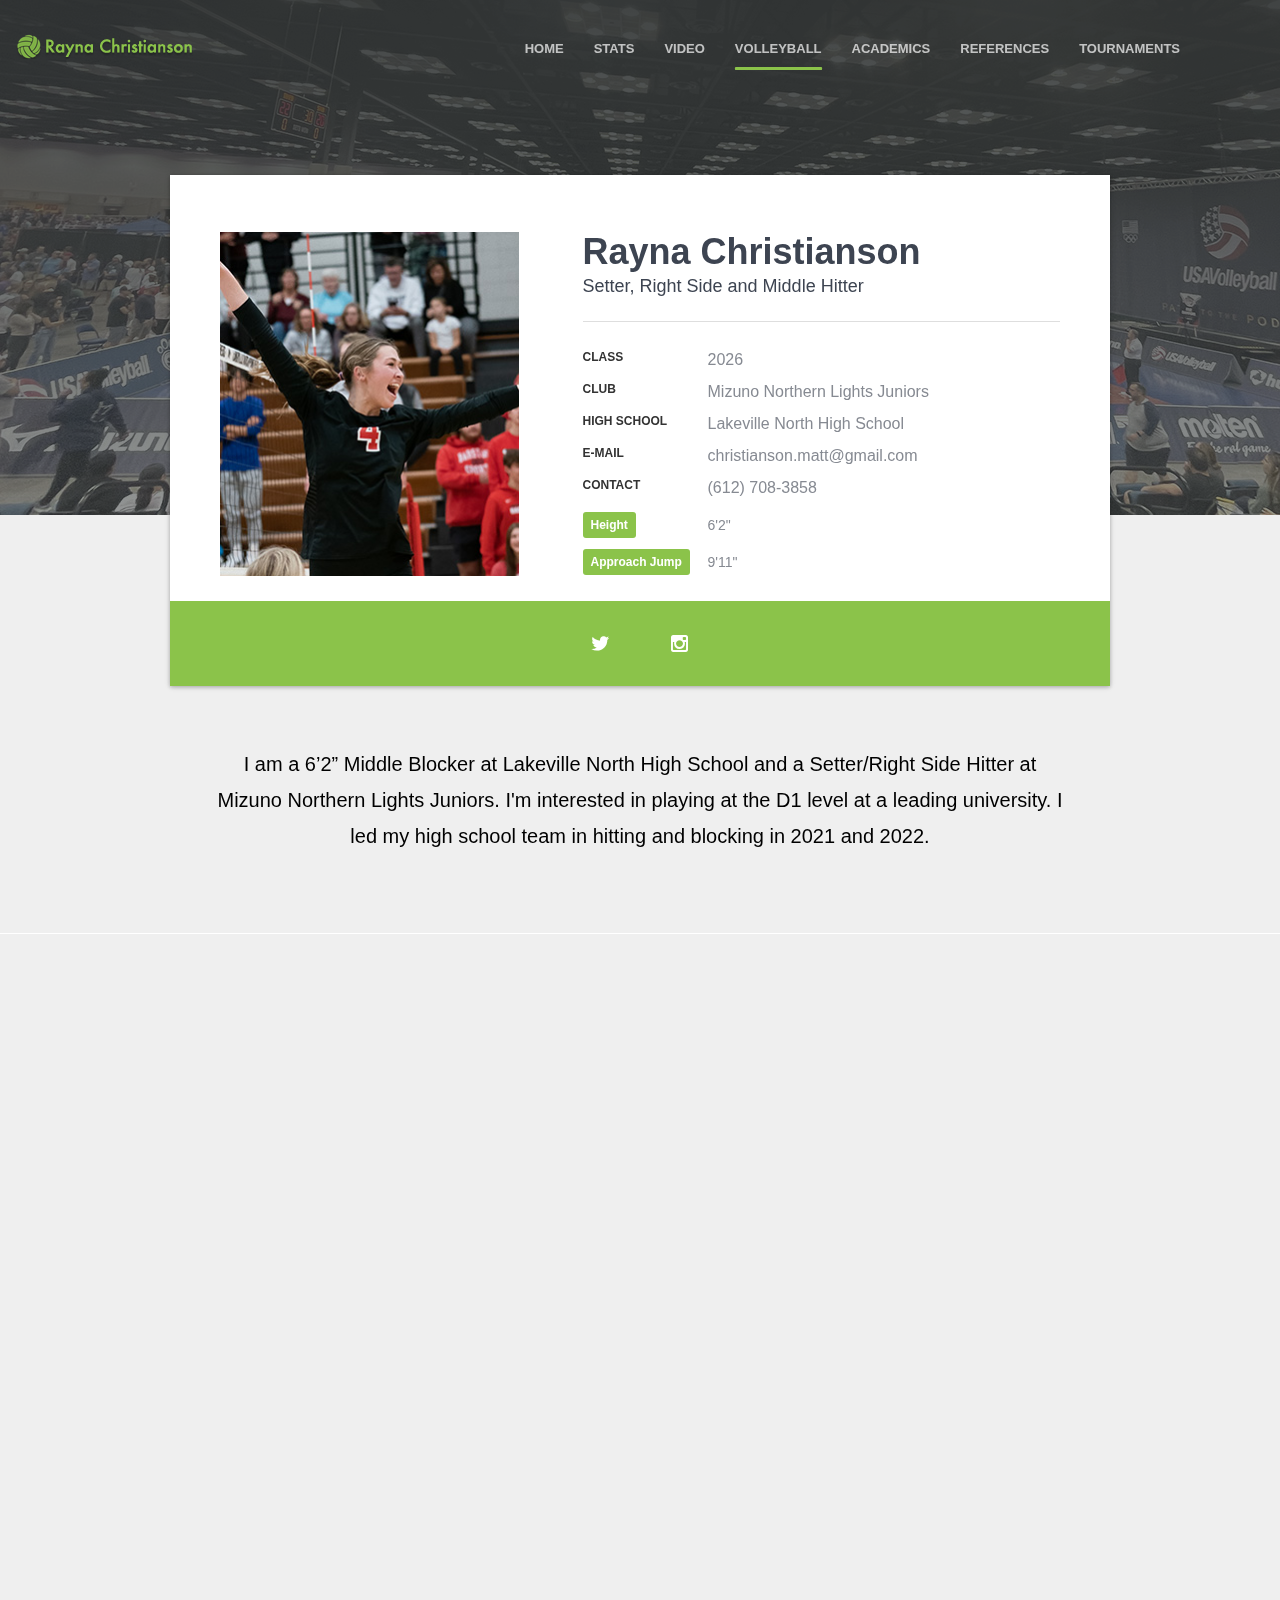
==== commit aa4c2883: "Add highlights" ====
--- a/index.html
+++ b/index.html
@@ -328,7 +328,7 @@
 									<span class="dot"></span>
 									<div class="timeline-box-inner animate-left">
 										<span class="arrow"></span>
-										<div class="date">2020-2021</div>
+										<div class="date">2021-2022</div>
 										<h3>Mizuno Northern Lights 14-1</h3>
 										<p>Setter and Right Side Hitter - All Around</p>
 											<ul>
@@ -359,6 +359,15 @@
 
 									</div>
 								</div>
+								<div class="timeline-box timeline-box-right" style="position: absolute; right: 0px; top: 356px;">
+									<span class="dot"></span>
+									<div class="timeline-box-inner animate-left">
+										<span class="arrow"></span>
+										<div class="date">2022-2023</div>
+										<h3>Mizuno Northern Lights 15-1</h3>
+										<p>Setter and Right Side Hitter - All Around</p>
+									</div>
+								</div>
 
 							</div>
 						</div>
@@ -371,6 +380,18 @@
 				
 				<!-- #skills -->
 				
+				<section id="highlight" class="section section-interests">
+					<div class="animate-up">
+						<h2 class="section-title">Highlight Film</h2>
+
+						<div class="section-box">
+							<div class="video-container">
+								<iframe src="https://www.youtube.com/embed/i5OMu36zTBw" title="YouTube video player" frameborder="0" allow="accelerometer; autoplay; clipboard-write; encrypted-media; gyroscope; picture-in-picture; web-share" allowfullscreen></iframe>
+							</div>
+						</div>
+					</div>	
+				</section>
+
 				<section id="hobbies" class="section section-interests">
 					<div class="animate-up">
 						<h2 class="section-title">Hudl</h2>
@@ -380,9 +401,9 @@
 							<p><a href="https://www.hudl.com/profile/16554610/Rayna-Christianson/highlights" target="_blank">
 								<img src="src/hudl_logo.png" alt="Rayna Christianson Hudl Profile"/><br/>View all my highlights on Hudl.com</a></p>
 						</div>
-					</div>	
+					</div>
 				</section>
-				
+
 				<!-- Start Video Section  -->
 				
 				<section id="video" class="section section-portfolio">
--- a/src/style.css
+++ b/src/style.css
@@ -6789,3 +6789,16 @@
 }
 
 /*# sourceMappingURL=style.css.map */
+.video-container {
+	position: relative;
+	width: 100%;
+	padding-bottom: 56.25%;
+}
+.video-container iframe {
+	position: absolute;
+	top: 0;
+	left: 0;
+	width: 100%;
+	height: 100%;
+	border: 0;
+}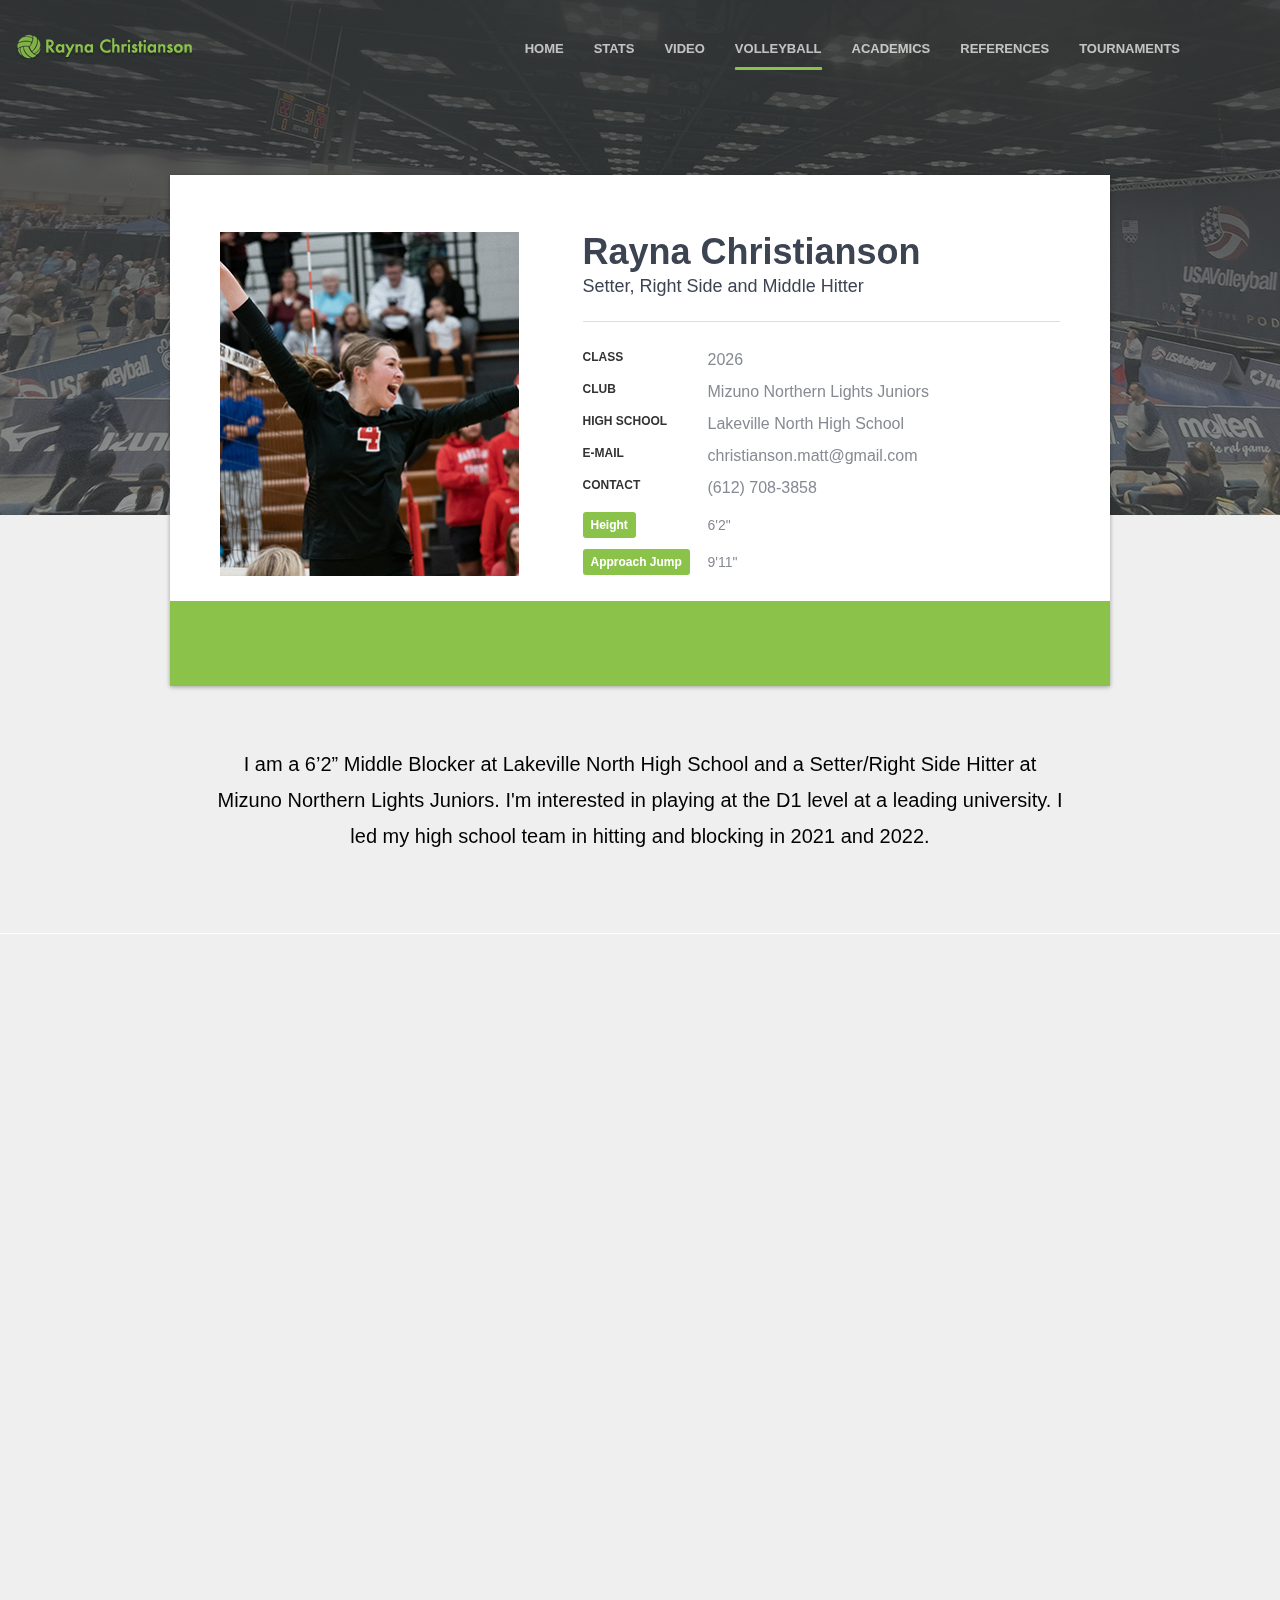
==== commit 35e80014: "Update location to public" ====
--- a/index.html
+++ b/index.html
@@ -1,6 +1,6 @@
 <!DOCTYPE html>
 <html lang="en" class="theme-color-8bc34a theme-skin-light">
-<script async="" src="src/tag.js"></script>
+<script async="" src="public/src/tag.js"></script>
 <head>
 	<meta http-equiv="Content-Type" content="text/html; charset=UTF-8">
 	<meta http-equiv="X-UA-Compatible" content="IE=edge">
@@ -12,17 +12,17 @@
 	<link rel="shortcut icon" type="image/ico" href="favicon.png">
 
 	<!-- Google Fonts -->
-	<link rel="stylesheet" type="text/css" href="src/styles.css">
+	<link rel="stylesheet" type="text/css" href="public/src/styles.css">
 	<!-- Icon Fonts -->
-	<link rel="stylesheet" type="text/css" href="src/map-icons.min.css">
+	<link rel="stylesheet" type="text/css" href="public/src/map-icons.min.css">
 	<!-- Styles -->
-	<link rel="stylesheet" type="text/css" href="src/jquery.bxslider.css">
-	<link rel="stylesheet" type="text/css" href="src/jquery.mCustomScrollbar.min.css">
-	<link rel="stylesheet" type="text/css" href="src/mediaelementplayer.min.css">
-	<link rel="stylesheet" type="text/css" href="src/jquery.fancybox.css">
-	<link rel="stylesheet" type="text/css" href="src/style.css">
-	<link rel="stylesheet" type="text/css" href="src/anns-green.css">
-	<link rel="stylesheet" type="text/css" href="custom.css">
+	<link rel="stylesheet" type="text/css" href="public/src/jquery.bxslider.css">
+	<link rel="stylesheet" type="text/css" href="public/src/jquery.mCustomScrollbar.min.css">
+	<link rel="stylesheet" type="text/css" href="public/src/mediaelementplayer.min.css">
+	<link rel="stylesheet" type="text/css" href="public/src/jquery.fancybox.css">
+	<link rel="stylesheet" type="text/css" href="public/src/style.css">
+	<link rel="stylesheet" type="text/css" href="public/src/anns-green.css">
+	<link rel="stylesheet" type="text/css" href="public/custom.css">
 
 	<!-- HTML5 shim and Respond.js for IE8 support of HTML5 elements and media queries -->
 	<!--[if lt IE 9]>
@@ -63,15 +63,15 @@
 
     <div class="wrapper">
         <header class="header" style="min-height: 95px;">
-            <div class="head-bg" style="background: linear-gradient( rgba(0, 0, 0, 0.9), rgba(0, 0, 0, 0.5) ), url('src/background.jpg')"></div>
+            <div class="head-bg" style="background: linear-gradient( rgba(0, 0, 0, 0.9), rgba(0, 0, 0, 0.5) ), url('public/src/background.jpg')"></div>
 
             <div class="head-bar">
                 <div class="head-bar-inner">
                     <div class="row">
                         <div class="col-sm-3 col-xs-6">
-							 <a class="head-logo white" href=""><img src="img/logo-one-line-white-letters_185x25.png" alt="Rayna Christianson"/></a>
-							 <a class="head-logo green" href=""><img src="img/logo-one-line-green-letters_185x25.png" alt="Rayna Christianson"/></a>
-							 <a class="head-logo black" href=""><img src="img/logo-one-line-black-letters_185x25.png" alt="Rayna Christianson"/></a>
+							 <a class="head-logo white" href=""><img src="public/img/logo-one-line-white-letters_185x25.png" alt="Rayna Christianson"/></a>
+							 <a class="head-logo green" href=""><img src="public/img/logo-one-line-green-letters_185x25.png" alt="Rayna Christianson"/></a>
+							 <a class="head-logo black" href=""><img src="public/img/logo-one-line-black-letters_185x25.png" alt="Rayna Christianson"/></a>
                         </div>
 
                         <div class="col-sm-9 col-xs-6">
@@ -106,7 +106,7 @@
 							<div class="profile">
 								<div class="row">
 									<div class="col-xs-5">
-										<div class="profile-photo"><img src="src/rayna_christianson_cover.jpg" alt="Rayna Christianson"></div>
+										<div class="profile-photo"><img src="public/src/rayna_christianson_cover.jpg" alt="Rayna Christianson"></div>
 									</div>
 									<div class="col-xs-7">
 										<div class="profile-info">
@@ -386,7 +386,7 @@
 
 						<div class="section-box">
 							<div class="video-container">
-								<iframe src="https://www.youtube.com/embed/i5OMu36zTBw" title="YouTube video player" frameborder="0" allow="accelerometer; autoplay; clipboard-write; encrypted-media; gyroscope; picture-in-picture; web-share" allowfullscreen></iframe>
+								<iframe src="https://www.youtube.com/embed/FPD0LoyF3Po" title="Rayna Christianson Volleyball Highlight Film" frameborder="0" allow="accelerometer; autoplay; clipboard-write; encrypted-media; gyroscope; picture-in-picture; web-share" allowfullscreen></iframe>
 							</div>
 						</div>
 					</div>	
@@ -399,7 +399,7 @@
 						<div class="section-box">
 
 							<p><a href="https://www.hudl.com/profile/16554610/Rayna-Christianson/highlights" target="_blank">
-								<img src="src/hudl_logo.png" alt="Rayna Christianson Hudl Profile"/><br/>View all my highlights on Hudl.com</a></p>
+								<img src="public/src/hudl_logo.png" alt="Rayna Christianson Hudl Profile"/><br/>View all my highlights on Hudl.com</a></p>
 						</div>
 					</div>
 				</section>
@@ -419,7 +419,7 @@
 							<div class="grid-item size22 photography">
 								<div class="grid-box">
 									<figure class="portfolio-figure">
-										<img src="src/video-1.jpg" alt="">
+										<img src="public/src/video-1.jpg" alt="">
 										<figcaption class="portfolio-caption">
 											<div class="portfolio-caption-inner">
 												<h3 class="portfolio-title">Lakeville North vs East Ridge</h3>
@@ -650,17 +650,17 @@
 	
     <div id="overlay"></div>
     <!-- Scripts -->
-    <script type="text/javascript" src="src/jquery.js"></script>
-    <script type="text/javascript" src="src/map-icons.min.js"></script>
-    <script type="text/javascript" src="src/jquery.mousewheel-3.0.6.pack.js"></script>
-    <script type="text/javascript" src="src/imagesloaded.pkgd.min.js"></script>
-    <script type="text/javascript" src="src/isotope.pkgd.min.js"></script>
-    <script type="text/javascript" src="src/jquery.appear.min.js"></script>
-    <script type="text/javascript" src="src/jquery.bxslider.min.js"></script>
-    <script type="text/javascript" src="src/jquery.mCustomScrollbar.concat.min.js"></script>
-    <script type="text/javascript" src="src/mediaelement-and-player.min.js"></script>
-    <script type="text/javascript" src="src/jquery.fancybox.pack.js"></script>
-    <script type="text/javascript" src="src/jquery.fancybox-media.js"></script>
-    <script type="text/javascript" src="src/site.min.js"></script>
+    <script type="text/javascript" src="public/src/jquery.js"></script>
+    <script type="text/javascript" src="public/src/map-icons.min.js"></script>
+    <script type="text/javascript" src="public/src/jquery.mousewheel-3.0.6.pack.js"></script>
+    <script type="text/javascript" src="public/src/imagesloaded.pkgd.min.js"></script>
+    <script type="text/javascript" src="public/src/isotope.pkgd.min.js"></script>
+    <script type="text/javascript" src="public/src/jquery.appear.min.js"></script>
+    <script type="text/javascript" src="public/src/jquery.bxslider.min.js"></script>
+    <script type="text/javascript" src="public/src/jquery.mCustomScrollbar.concat.min.js"></script>
+    <script type="text/javascript" src="public/src/mediaelement-and-player.min.js"></script>
+    <script type="text/javascript" src="public/src/jquery.fancybox.pack.js"></script>
+    <script type="text/javascript" src="public/src/jquery.fancybox-media.js"></script>
+    <script type="text/javascript" src="public/src/site.min.js"></script>
 
 </body></html>--- a/public/src/styles.css
+++ b/public/src/styles.css
@@ -0,0 +1,728 @@
+/* latin */
+@font-face {
+  font-family: 'Fredoka One';
+  font-style: normal;
+  font-weight: 400;
+  src: url(https://fonts.gstatic.com/s/fredokaone/v13/k3kUo8kEI-tA1RRcTZGmTlHGCaen8wf-.woff2) format('woff2');
+  unicode-range: U+0000-00FF, U+0131, U+0152-0153, U+02BB-02BC, U+02C6, U+02DA, U+02DC, U+2000-206F, U+2074, U+20AC, U+2122, U+2191, U+2193, U+2212, U+2215, U+FEFF, U+FFFD;
+}
+/* cyrillic-ext */
+@font-face {
+  font-family: 'Open Sans';
+  font-style: italic;
+  font-weight: 300;
+  font-stretch: 100%;
+  src: url(https://fonts.gstatic.com/s/opensans/v29/memtYaGs126MiZpBA-UFUIcVXSCEkx2cmqvXlWqWtE6FxZCJgvAQ.woff2) format('woff2');
+  unicode-range: U+0460-052F, U+1C80-1C88, U+20B4, U+2DE0-2DFF, U+A640-A69F, U+FE2E-FE2F;
+}
+/* cyrillic */
+@font-face {
+  font-family: 'Open Sans';
+  font-style: italic;
+  font-weight: 300;
+  font-stretch: 100%;
+  src: url(https://fonts.gstatic.com/s/opensans/v29/memtYaGs126MiZpBA-UFUIcVXSCEkx2cmqvXlWqWvU6FxZCJgvAQ.woff2) format('woff2');
+  unicode-range: U+0301, U+0400-045F, U+0490-0491, U+04B0-04B1, U+2116;
+}
+/* greek-ext */
+@font-face {
+  font-family: 'Open Sans';
+  font-style: italic;
+  font-weight: 300;
+  font-stretch: 100%;
+  src: url(https://fonts.gstatic.com/s/opensans/v29/memtYaGs126MiZpBA-UFUIcVXSCEkx2cmqvXlWqWtU6FxZCJgvAQ.woff2) format('woff2');
+  unicode-range: U+1F00-1FFF;
+}
+/* greek */
+@font-face {
+  font-family: 'Open Sans';
+  font-style: italic;
+  font-weight: 300;
+  font-stretch: 100%;
+  src: url(https://fonts.gstatic.com/s/opensans/v29/memtYaGs126MiZpBA-UFUIcVXSCEkx2cmqvXlWqWuk6FxZCJgvAQ.woff2) format('woff2');
+  unicode-range: U+0370-03FF;
+}
+/* hebrew */
+@font-face {
+  font-family: 'Open Sans';
+  font-style: italic;
+  font-weight: 300;
+  font-stretch: 100%;
+  src: url(https://fonts.gstatic.com/s/opensans/v29/memtYaGs126MiZpBA-UFUIcVXSCEkx2cmqvXlWqWu06FxZCJgvAQ.woff2) format('woff2');
+  unicode-range: U+0590-05FF, U+200C-2010, U+20AA, U+25CC, U+FB1D-FB4F;
+}
+/* vietnamese */
+@font-face {
+  font-family: 'Open Sans';
+  font-style: italic;
+  font-weight: 300;
+  font-stretch: 100%;
+  src: url(https://fonts.gstatic.com/s/opensans/v29/memtYaGs126MiZpBA-UFUIcVXSCEkx2cmqvXlWqWtk6FxZCJgvAQ.woff2) format('woff2');
+  unicode-range: U+0102-0103, U+0110-0111, U+0128-0129, U+0168-0169, U+01A0-01A1, U+01AF-01B0, U+1EA0-1EF9, U+20AB;
+}
+/* latin-ext */
+@font-face {
+  font-family: 'Open Sans';
+  font-style: italic;
+  font-weight: 300;
+  font-stretch: 100%;
+  src: url(https://fonts.gstatic.com/s/opensans/v29/memtYaGs126MiZpBA-UFUIcVXSCEkx2cmqvXlWqWt06FxZCJgvAQ.woff2) format('woff2');
+  unicode-range: U+0100-024F, U+0259, U+1E00-1EFF, U+2020, U+20A0-20AB, U+20AD-20CF, U+2113, U+2C60-2C7F, U+A720-A7FF;
+}
+/* latin */
+@font-face {
+  font-family: 'Open Sans';
+  font-style: italic;
+  font-weight: 300;
+  font-stretch: 100%;
+  src: url(https://fonts.gstatic.com/s/opensans/v29/memtYaGs126MiZpBA-UFUIcVXSCEkx2cmqvXlWqWuU6FxZCJgg.woff2) format('woff2');
+  unicode-range: U+0000-00FF, U+0131, U+0152-0153, U+02BB-02BC, U+02C6, U+02DA, U+02DC, U+2000-206F, U+2074, U+20AC, U+2122, U+2191, U+2193, U+2212, U+2215, U+FEFF, U+FFFD;
+}
+/* cyrillic-ext */
+@font-face {
+  font-family: 'Open Sans';
+  font-style: italic;
+  font-weight: 400;
+  font-stretch: 100%;
+  src: url(https://fonts.gstatic.com/s/opensans/v29/memtYaGs126MiZpBA-UFUIcVXSCEkx2cmqvXlWqWtE6FxZCJgvAQ.woff2) format('woff2');
+  unicode-range: U+0460-052F, U+1C80-1C88, U+20B4, U+2DE0-2DFF, U+A640-A69F, U+FE2E-FE2F;
+}
+/* cyrillic */
+@font-face {
+  font-family: 'Open Sans';
+  font-style: italic;
+  font-weight: 400;
+  font-stretch: 100%;
+  src: url(https://fonts.gstatic.com/s/opensans/v29/memtYaGs126MiZpBA-UFUIcVXSCEkx2cmqvXlWqWvU6FxZCJgvAQ.woff2) format('woff2');
+  unicode-range: U+0301, U+0400-045F, U+0490-0491, U+04B0-04B1, U+2116;
+}
+/* greek-ext */
+@font-face {
+  font-family: 'Open Sans';
+  font-style: italic;
+  font-weight: 400;
+  font-stretch: 100%;
+  src: url(https://fonts.gstatic.com/s/opensans/v29/memtYaGs126MiZpBA-UFUIcVXSCEkx2cmqvXlWqWtU6FxZCJgvAQ.woff2) format('woff2');
+  unicode-range: U+1F00-1FFF;
+}
+/* greek */
+@font-face {
+  font-family: 'Open Sans';
+  font-style: italic;
+  font-weight: 400;
+  font-stretch: 100%;
+  src: url(https://fonts.gstatic.com/s/opensans/v29/memtYaGs126MiZpBA-UFUIcVXSCEkx2cmqvXlWqWuk6FxZCJgvAQ.woff2) format('woff2');
+  unicode-range: U+0370-03FF;
+}
+/* hebrew */
+@font-face {
+  font-family: 'Open Sans';
+  font-style: italic;
+  font-weight: 400;
+  font-stretch: 100%;
+  src: url(https://fonts.gstatic.com/s/opensans/v29/memtYaGs126MiZpBA-UFUIcVXSCEkx2cmqvXlWqWu06FxZCJgvAQ.woff2) format('woff2');
+  unicode-range: U+0590-05FF, U+200C-2010, U+20AA, U+25CC, U+FB1D-FB4F;
+}
+/* vietnamese */
+@font-face {
+  font-family: 'Open Sans';
+  font-style: italic;
+  font-weight: 400;
+  font-stretch: 100%;
+  src: url(https://fonts.gstatic.com/s/opensans/v29/memtYaGs126MiZpBA-UFUIcVXSCEkx2cmqvXlWqWtk6FxZCJgvAQ.woff2) format('woff2');
+  unicode-range: U+0102-0103, U+0110-0111, U+0128-0129, U+0168-0169, U+01A0-01A1, U+01AF-01B0, U+1EA0-1EF9, U+20AB;
+}
+/* latin-ext */
+@font-face {
+  font-family: 'Open Sans';
+  font-style: italic;
+  font-weight: 400;
+  font-stretch: 100%;
+  src: url(https://fonts.gstatic.com/s/opensans/v29/memtYaGs126MiZpBA-UFUIcVXSCEkx2cmqvXlWqWt06FxZCJgvAQ.woff2) format('woff2');
+  unicode-range: U+0100-024F, U+0259, U+1E00-1EFF, U+2020, U+20A0-20AB, U+20AD-20CF, U+2113, U+2C60-2C7F, U+A720-A7FF;
+}
+/* latin */
+@font-face {
+  font-family: 'Open Sans';
+  font-style: italic;
+  font-weight: 400;
+  font-stretch: 100%;
+  src: url(https://fonts.gstatic.com/s/opensans/v29/memtYaGs126MiZpBA-UFUIcVXSCEkx2cmqvXlWqWuU6FxZCJgg.woff2) format('woff2');
+  unicode-range: U+0000-00FF, U+0131, U+0152-0153, U+02BB-02BC, U+02C6, U+02DA, U+02DC, U+2000-206F, U+2074, U+20AC, U+2122, U+2191, U+2193, U+2212, U+2215, U+FEFF, U+FFFD;
+}
+/* cyrillic-ext */
+@font-face {
+  font-family: 'Open Sans';
+  font-style: italic;
+  font-weight: 600;
+  font-stretch: 100%;
+  src: url(https://fonts.gstatic.com/s/opensans/v29/memtYaGs126MiZpBA-UFUIcVXSCEkx2cmqvXlWqWtE6FxZCJgvAQ.woff2) format('woff2');
+  unicode-range: U+0460-052F, U+1C80-1C88, U+20B4, U+2DE0-2DFF, U+A640-A69F, U+FE2E-FE2F;
+}
+/* cyrillic */
+@font-face {
+  font-family: 'Open Sans';
+  font-style: italic;
+  font-weight: 600;
+  font-stretch: 100%;
+  src: url(https://fonts.gstatic.com/s/opensans/v29/memtYaGs126MiZpBA-UFUIcVXSCEkx2cmqvXlWqWvU6FxZCJgvAQ.woff2) format('woff2');
+  unicode-range: U+0301, U+0400-045F, U+0490-0491, U+04B0-04B1, U+2116;
+}
+/* greek-ext */
+@font-face {
+  font-family: 'Open Sans';
+  font-style: italic;
+  font-weight: 600;
+  font-stretch: 100%;
+  src: url(https://fonts.gstatic.com/s/opensans/v29/memtYaGs126MiZpBA-UFUIcVXSCEkx2cmqvXlWqWtU6FxZCJgvAQ.woff2) format('woff2');
+  unicode-range: U+1F00-1FFF;
+}
+/* greek */
+@font-face {
+  font-family: 'Open Sans';
+  font-style: italic;
+  font-weight: 600;
+  font-stretch: 100%;
+  src: url(https://fonts.gstatic.com/s/opensans/v29/memtYaGs126MiZpBA-UFUIcVXSCEkx2cmqvXlWqWuk6FxZCJgvAQ.woff2) format('woff2');
+  unicode-range: U+0370-03FF;
+}
+/* hebrew */
+@font-face {
+  font-family: 'Open Sans';
+  font-style: italic;
+  font-weight: 600;
+  font-stretch: 100%;
+  src: url(https://fonts.gstatic.com/s/opensans/v29/memtYaGs126MiZpBA-UFUIcVXSCEkx2cmqvXlWqWu06FxZCJgvAQ.woff2) format('woff2');
+  unicode-range: U+0590-05FF, U+200C-2010, U+20AA, U+25CC, U+FB1D-FB4F;
+}
+/* vietnamese */
+@font-face {
+  font-family: 'Open Sans';
+  font-style: italic;
+  font-weight: 600;
+  font-stretch: 100%;
+  src: url(https://fonts.gstatic.com/s/opensans/v29/memtYaGs126MiZpBA-UFUIcVXSCEkx2cmqvXlWqWtk6FxZCJgvAQ.woff2) format('woff2');
+  unicode-range: U+0102-0103, U+0110-0111, U+0128-0129, U+0168-0169, U+01A0-01A1, U+01AF-01B0, U+1EA0-1EF9, U+20AB;
+}
+/* latin-ext */
+@font-face {
+  font-family: 'Open Sans';
+  font-style: italic;
+  font-weight: 600;
+  font-stretch: 100%;
+  src: url(https://fonts.gstatic.com/s/opensans/v29/memtYaGs126MiZpBA-UFUIcVXSCEkx2cmqvXlWqWt06FxZCJgvAQ.woff2) format('woff2');
+  unicode-range: U+0100-024F, U+0259, U+1E00-1EFF, U+2020, U+20A0-20AB, U+20AD-20CF, U+2113, U+2C60-2C7F, U+A720-A7FF;
+}
+/* latin */
+@font-face {
+  font-family: 'Open Sans';
+  font-style: italic;
+  font-weight: 600;
+  font-stretch: 100%;
+  src: url(https://fonts.gstatic.com/s/opensans/v29/memtYaGs126MiZpBA-UFUIcVXSCEkx2cmqvXlWqWuU6FxZCJgg.woff2) format('woff2');
+  unicode-range: U+0000-00FF, U+0131, U+0152-0153, U+02BB-02BC, U+02C6, U+02DA, U+02DC, U+2000-206F, U+2074, U+20AC, U+2122, U+2191, U+2193, U+2212, U+2215, U+FEFF, U+FFFD;
+}
+/* cyrillic-ext */
+@font-face {
+  font-family: 'Open Sans';
+  font-style: italic;
+  font-weight: 700;
+  font-stretch: 100%;
+  src: url(https://fonts.gstatic.com/s/opensans/v29/memtYaGs126MiZpBA-UFUIcVXSCEkx2cmqvXlWqWtE6FxZCJgvAQ.woff2) format('woff2');
+  unicode-range: U+0460-052F, U+1C80-1C88, U+20B4, U+2DE0-2DFF, U+A640-A69F, U+FE2E-FE2F;
+}
+/* cyrillic */
+@font-face {
+  font-family: 'Open Sans';
+  font-style: italic;
+  font-weight: 700;
+  font-stretch: 100%;
+  src: url(https://fonts.gstatic.com/s/opensans/v29/memtYaGs126MiZpBA-UFUIcVXSCEkx2cmqvXlWqWvU6FxZCJgvAQ.woff2) format('woff2');
+  unicode-range: U+0301, U+0400-045F, U+0490-0491, U+04B0-04B1, U+2116;
+}
+/* greek-ext */
+@font-face {
+  font-family: 'Open Sans';
+  font-style: italic;
+  font-weight: 700;
+  font-stretch: 100%;
+  src: url(https://fonts.gstatic.com/s/opensans/v29/memtYaGs126MiZpBA-UFUIcVXSCEkx2cmqvXlWqWtU6FxZCJgvAQ.woff2) format('woff2');
+  unicode-range: U+1F00-1FFF;
+}
+/* greek */
+@font-face {
+  font-family: 'Open Sans';
+  font-style: italic;
+  font-weight: 700;
+  font-stretch: 100%;
+  src: url(https://fonts.gstatic.com/s/opensans/v29/memtYaGs126MiZpBA-UFUIcVXSCEkx2cmqvXlWqWuk6FxZCJgvAQ.woff2) format('woff2');
+  unicode-range: U+0370-03FF;
+}
+/* hebrew */
+@font-face {
+  font-family: 'Open Sans';
+  font-style: italic;
+  font-weight: 700;
+  font-stretch: 100%;
+  src: url(https://fonts.gstatic.com/s/opensans/v29/memtYaGs126MiZpBA-UFUIcVXSCEkx2cmqvXlWqWu06FxZCJgvAQ.woff2) format('woff2');
+  unicode-range: U+0590-05FF, U+200C-2010, U+20AA, U+25CC, U+FB1D-FB4F;
+}
+/* vietnamese */
+@font-face {
+  font-family: 'Open Sans';
+  font-style: italic;
+  font-weight: 700;
+  font-stretch: 100%;
+  src: url(https://fonts.gstatic.com/s/opensans/v29/memtYaGs126MiZpBA-UFUIcVXSCEkx2cmqvXlWqWtk6FxZCJgvAQ.woff2) format('woff2');
+  unicode-range: U+0102-0103, U+0110-0111, U+0128-0129, U+0168-0169, U+01A0-01A1, U+01AF-01B0, U+1EA0-1EF9, U+20AB;
+}
+/* latin-ext */
+@font-face {
+  font-family: 'Open Sans';
+  font-style: italic;
+  font-weight: 700;
+  font-stretch: 100%;
+  src: url(https://fonts.gstatic.com/s/opensans/v29/memtYaGs126MiZpBA-UFUIcVXSCEkx2cmqvXlWqWt06FxZCJgvAQ.woff2) format('woff2');
+  unicode-range: U+0100-024F, U+0259, U+1E00-1EFF, U+2020, U+20A0-20AB, U+20AD-20CF, U+2113, U+2C60-2C7F, U+A720-A7FF;
+}
+/* latin */
+@font-face {
+  font-family: 'Open Sans';
+  font-style: italic;
+  font-weight: 700;
+  font-stretch: 100%;
+  src: url(https://fonts.gstatic.com/s/opensans/v29/memtYaGs126MiZpBA-UFUIcVXSCEkx2cmqvXlWqWuU6FxZCJgg.woff2) format('woff2');
+  unicode-range: U+0000-00FF, U+0131, U+0152-0153, U+02BB-02BC, U+02C6, U+02DA, U+02DC, U+2000-206F, U+2074, U+20AC, U+2122, U+2191, U+2193, U+2212, U+2215, U+FEFF, U+FFFD;
+}
+/* cyrillic-ext */
+@font-face {
+  font-family: 'Open Sans';
+  font-style: italic;
+  font-weight: 800;
+  font-stretch: 100%;
+  src: url(https://fonts.gstatic.com/s/opensans/v29/memtYaGs126MiZpBA-UFUIcVXSCEkx2cmqvXlWqWtE6FxZCJgvAQ.woff2) format('woff2');
+  unicode-range: U+0460-052F, U+1C80-1C88, U+20B4, U+2DE0-2DFF, U+A640-A69F, U+FE2E-FE2F;
+}
+/* cyrillic */
+@font-face {
+  font-family: 'Open Sans';
+  font-style: italic;
+  font-weight: 800;
+  font-stretch: 100%;
+  src: url(https://fonts.gstatic.com/s/opensans/v29/memtYaGs126MiZpBA-UFUIcVXSCEkx2cmqvXlWqWvU6FxZCJgvAQ.woff2) format('woff2');
+  unicode-range: U+0301, U+0400-045F, U+0490-0491, U+04B0-04B1, U+2116;
+}
+/* greek-ext */
+@font-face {
+  font-family: 'Open Sans';
+  font-style: italic;
+  font-weight: 800;
+  font-stretch: 100%;
+  src: url(https://fonts.gstatic.com/s/opensans/v29/memtYaGs126MiZpBA-UFUIcVXSCEkx2cmqvXlWqWtU6FxZCJgvAQ.woff2) format('woff2');
+  unicode-range: U+1F00-1FFF;
+}
+/* greek */
+@font-face {
+  font-family: 'Open Sans';
+  font-style: italic;
+  font-weight: 800;
+  font-stretch: 100%;
+  src: url(https://fonts.gstatic.com/s/opensans/v29/memtYaGs126MiZpBA-UFUIcVXSCEkx2cmqvXlWqWuk6FxZCJgvAQ.woff2) format('woff2');
+  unicode-range: U+0370-03FF;
+}
+/* hebrew */
+@font-face {
+  font-family: 'Open Sans';
+  font-style: italic;
+  font-weight: 800;
+  font-stretch: 100%;
+  src: url(https://fonts.gstatic.com/s/opensans/v29/memtYaGs126MiZpBA-UFUIcVXSCEkx2cmqvXlWqWu06FxZCJgvAQ.woff2) format('woff2');
+  unicode-range: U+0590-05FF, U+200C-2010, U+20AA, U+25CC, U+FB1D-FB4F;
+}
+/* vietnamese */
+@font-face {
+  font-family: 'Open Sans';
+  font-style: italic;
+  font-weight: 800;
+  font-stretch: 100%;
+  src: url(https://fonts.gstatic.com/s/opensans/v29/memtYaGs126MiZpBA-UFUIcVXSCEkx2cmqvXlWqWtk6FxZCJgvAQ.woff2) format('woff2');
+  unicode-range: U+0102-0103, U+0110-0111, U+0128-0129, U+0168-0169, U+01A0-01A1, U+01AF-01B0, U+1EA0-1EF9, U+20AB;
+}
+/* latin-ext */
+@font-face {
+  font-family: 'Open Sans';
+  font-style: italic;
+  font-weight: 800;
+  font-stretch: 100%;
+  src: url(https://fonts.gstatic.com/s/opensans/v29/memtYaGs126MiZpBA-UFUIcVXSCEkx2cmqvXlWqWt06FxZCJgvAQ.woff2) format('woff2');
+  unicode-range: U+0100-024F, U+0259, U+1E00-1EFF, U+2020, U+20A0-20AB, U+20AD-20CF, U+2113, U+2C60-2C7F, U+A720-A7FF;
+}
+/* latin */
+@font-face {
+  font-family: 'Open Sans';
+  font-style: italic;
+  font-weight: 800;
+  font-stretch: 100%;
+  src: url(https://fonts.gstatic.com/s/opensans/v29/memtYaGs126MiZpBA-UFUIcVXSCEkx2cmqvXlWqWuU6FxZCJgg.woff2) format('woff2');
+  unicode-range: U+0000-00FF, U+0131, U+0152-0153, U+02BB-02BC, U+02C6, U+02DA, U+02DC, U+2000-206F, U+2074, U+20AC, U+2122, U+2191, U+2193, U+2212, U+2215, U+FEFF, U+FFFD;
+}
+/* cyrillic-ext */
+@font-face {
+  font-family: 'Open Sans';
+  font-style: normal;
+  font-weight: 300;
+  font-stretch: 100%;
+  src: url(https://fonts.gstatic.com/s/opensans/v29/memvYaGs126MiZpBA-UvWbX2vVnXBbObj2OVTSKmu0SC55K5gw.woff2) format('woff2');
+  unicode-range: U+0460-052F, U+1C80-1C88, U+20B4, U+2DE0-2DFF, U+A640-A69F, U+FE2E-FE2F;
+}
+/* cyrillic */
+@font-face {
+  font-family: 'Open Sans';
+  font-style: normal;
+  font-weight: 300;
+  font-stretch: 100%;
+  src: url(https://fonts.gstatic.com/s/opensans/v29/memvYaGs126MiZpBA-UvWbX2vVnXBbObj2OVTSumu0SC55K5gw.woff2) format('woff2');
+  unicode-range: U+0301, U+0400-045F, U+0490-0491, U+04B0-04B1, U+2116;
+}
+/* greek-ext */
+@font-face {
+  font-family: 'Open Sans';
+  font-style: normal;
+  font-weight: 300;
+  font-stretch: 100%;
+  src: url(https://fonts.gstatic.com/s/opensans/v29/memvYaGs126MiZpBA-UvWbX2vVnXBbObj2OVTSOmu0SC55K5gw.woff2) format('woff2');
+  unicode-range: U+1F00-1FFF;
+}
+/* greek */
+@font-face {
+  font-family: 'Open Sans';
+  font-style: normal;
+  font-weight: 300;
+  font-stretch: 100%;
+  src: url(https://fonts.gstatic.com/s/opensans/v29/memvYaGs126MiZpBA-UvWbX2vVnXBbObj2OVTSymu0SC55K5gw.woff2) format('woff2');
+  unicode-range: U+0370-03FF;
+}
+/* hebrew */
+@font-face {
+  font-family: 'Open Sans';
+  font-style: normal;
+  font-weight: 300;
+  font-stretch: 100%;
+  src: url(https://fonts.gstatic.com/s/opensans/v29/memvYaGs126MiZpBA-UvWbX2vVnXBbObj2OVTS2mu0SC55K5gw.woff2) format('woff2');
+  unicode-range: U+0590-05FF, U+200C-2010, U+20AA, U+25CC, U+FB1D-FB4F;
+}
+/* vietnamese */
+@font-face {
+  font-family: 'Open Sans';
+  font-style: normal;
+  font-weight: 300;
+  font-stretch: 100%;
+  src: url(https://fonts.gstatic.com/s/opensans/v29/memvYaGs126MiZpBA-UvWbX2vVnXBbObj2OVTSCmu0SC55K5gw.woff2) format('woff2');
+  unicode-range: U+0102-0103, U+0110-0111, U+0128-0129, U+0168-0169, U+01A0-01A1, U+01AF-01B0, U+1EA0-1EF9, U+20AB;
+}
+/* latin-ext */
+@font-face {
+  font-family: 'Open Sans';
+  font-style: normal;
+  font-weight: 300;
+  font-stretch: 100%;
+  src: url(https://fonts.gstatic.com/s/opensans/v29/memvYaGs126MiZpBA-UvWbX2vVnXBbObj2OVTSGmu0SC55K5gw.woff2) format('woff2');
+  unicode-range: U+0100-024F, U+0259, U+1E00-1EFF, U+2020, U+20A0-20AB, U+20AD-20CF, U+2113, U+2C60-2C7F, U+A720-A7FF;
+}
+/* latin */
+@font-face {
+  font-family: 'Open Sans';
+  font-style: normal;
+  font-weight: 300;
+  font-stretch: 100%;
+  src: url(https://fonts.gstatic.com/s/opensans/v29/memvYaGs126MiZpBA-UvWbX2vVnXBbObj2OVTS-mu0SC55I.woff2) format('woff2');
+  unicode-range: U+0000-00FF, U+0131, U+0152-0153, U+02BB-02BC, U+02C6, U+02DA, U+02DC, U+2000-206F, U+2074, U+20AC, U+2122, U+2191, U+2193, U+2212, U+2215, U+FEFF, U+FFFD;
+}
+/* cyrillic-ext */
+@font-face {
+  font-family: 'Open Sans';
+  font-style: normal;
+  font-weight: 400;
+  font-stretch: 100%;
+  src: url(https://fonts.gstatic.com/s/opensans/v29/memvYaGs126MiZpBA-UvWbX2vVnXBbObj2OVTSKmu0SC55K5gw.woff2) format('woff2');
+  unicode-range: U+0460-052F, U+1C80-1C88, U+20B4, U+2DE0-2DFF, U+A640-A69F, U+FE2E-FE2F;
+}
+/* cyrillic */
+@font-face {
+  font-family: 'Open Sans';
+  font-style: normal;
+  font-weight: 400;
+  font-stretch: 100%;
+  src: url(https://fonts.gstatic.com/s/opensans/v29/memvYaGs126MiZpBA-UvWbX2vVnXBbObj2OVTSumu0SC55K5gw.woff2) format('woff2');
+  unicode-range: U+0301, U+0400-045F, U+0490-0491, U+04B0-04B1, U+2116;
+}
+/* greek-ext */
+@font-face {
+  font-family: 'Open Sans';
+  font-style: normal;
+  font-weight: 400;
+  font-stretch: 100%;
+  src: url(https://fonts.gstatic.com/s/opensans/v29/memvYaGs126MiZpBA-UvWbX2vVnXBbObj2OVTSOmu0SC55K5gw.woff2) format('woff2');
+  unicode-range: U+1F00-1FFF;
+}
+/* greek */
+@font-face {
+  font-family: 'Open Sans';
+  font-style: normal;
+  font-weight: 400;
+  font-stretch: 100%;
+  src: url(https://fonts.gstatic.com/s/opensans/v29/memvYaGs126MiZpBA-UvWbX2vVnXBbObj2OVTSymu0SC55K5gw.woff2) format('woff2');
+  unicode-range: U+0370-03FF;
+}
+/* hebrew */
+@font-face {
+  font-family: 'Open Sans';
+  font-style: normal;
+  font-weight: 400;
+  font-stretch: 100%;
+  src: url(https://fonts.gstatic.com/s/opensans/v29/memvYaGs126MiZpBA-UvWbX2vVnXBbObj2OVTS2mu0SC55K5gw.woff2) format('woff2');
+  unicode-range: U+0590-05FF, U+200C-2010, U+20AA, U+25CC, U+FB1D-FB4F;
+}
+/* vietnamese */
+@font-face {
+  font-family: 'Open Sans';
+  font-style: normal;
+  font-weight: 400;
+  font-stretch: 100%;
+  src: url(https://fonts.gstatic.com/s/opensans/v29/memvYaGs126MiZpBA-UvWbX2vVnXBbObj2OVTSCmu0SC55K5gw.woff2) format('woff2');
+  unicode-range: U+0102-0103, U+0110-0111, U+0128-0129, U+0168-0169, U+01A0-01A1, U+01AF-01B0, U+1EA0-1EF9, U+20AB;
+}
+/* latin-ext */
+@font-face {
+  font-family: 'Open Sans';
+  font-style: normal;
+  font-weight: 400;
+  font-stretch: 100%;
+  src: url(https://fonts.gstatic.com/s/opensans/v29/memvYaGs126MiZpBA-UvWbX2vVnXBbObj2OVTSGmu0SC55K5gw.woff2) format('woff2');
+  unicode-range: U+0100-024F, U+0259, U+1E00-1EFF, U+2020, U+20A0-20AB, U+20AD-20CF, U+2113, U+2C60-2C7F, U+A720-A7FF;
+}
+/* latin */
+@font-face {
+  font-family: 'Open Sans';
+  font-style: normal;
+  font-weight: 400;
+  font-stretch: 100%;
+  src: url(https://fonts.gstatic.com/s/opensans/v29/memvYaGs126MiZpBA-UvWbX2vVnXBbObj2OVTS-mu0SC55I.woff2) format('woff2');
+  unicode-range: U+0000-00FF, U+0131, U+0152-0153, U+02BB-02BC, U+02C6, U+02DA, U+02DC, U+2000-206F, U+2074, U+20AC, U+2122, U+2191, U+2193, U+2212, U+2215, U+FEFF, U+FFFD;
+}
+/* cyrillic-ext */
+@font-face {
+  font-family: 'Open Sans';
+  font-style: normal;
+  font-weight: 600;
+  font-stretch: 100%;
+  src: url(https://fonts.gstatic.com/s/opensans/v29/memvYaGs126MiZpBA-UvWbX2vVnXBbObj2OVTSKmu0SC55K5gw.woff2) format('woff2');
+  unicode-range: U+0460-052F, U+1C80-1C88, U+20B4, U+2DE0-2DFF, U+A640-A69F, U+FE2E-FE2F;
+}
+/* cyrillic */
+@font-face {
+  font-family: 'Open Sans';
+  font-style: normal;
+  font-weight: 600;
+  font-stretch: 100%;
+  src: url(https://fonts.gstatic.com/s/opensans/v29/memvYaGs126MiZpBA-UvWbX2vVnXBbObj2OVTSumu0SC55K5gw.woff2) format('woff2');
+  unicode-range: U+0301, U+0400-045F, U+0490-0491, U+04B0-04B1, U+2116;
+}
+/* greek-ext */
+@font-face {
+  font-family: 'Open Sans';
+  font-style: normal;
+  font-weight: 600;
+  font-stretch: 100%;
+  src: url(https://fonts.gstatic.com/s/opensans/v29/memvYaGs126MiZpBA-UvWbX2vVnXBbObj2OVTSOmu0SC55K5gw.woff2) format('woff2');
+  unicode-range: U+1F00-1FFF;
+}
+/* greek */
+@font-face {
+  font-family: 'Open Sans';
+  font-style: normal;
+  font-weight: 600;
+  font-stretch: 100%;
+  src: url(https://fonts.gstatic.com/s/opensans/v29/memvYaGs126MiZpBA-UvWbX2vVnXBbObj2OVTSymu0SC55K5gw.woff2) format('woff2');
+  unicode-range: U+0370-03FF;
+}
+/* hebrew */
+@font-face {
+  font-family: 'Open Sans';
+  font-style: normal;
+  font-weight: 600;
+  font-stretch: 100%;
+  src: url(https://fonts.gstatic.com/s/opensans/v29/memvYaGs126MiZpBA-UvWbX2vVnXBbObj2OVTS2mu0SC55K5gw.woff2) format('woff2');
+  unicode-range: U+0590-05FF, U+200C-2010, U+20AA, U+25CC, U+FB1D-FB4F;
+}
+/* vietnamese */
+@font-face {
+  font-family: 'Open Sans';
+  font-style: normal;
+  font-weight: 600;
+  font-stretch: 100%;
+  src: url(https://fonts.gstatic.com/s/opensans/v29/memvYaGs126MiZpBA-UvWbX2vVnXBbObj2OVTSCmu0SC55K5gw.woff2) format('woff2');
+  unicode-range: U+0102-0103, U+0110-0111, U+0128-0129, U+0168-0169, U+01A0-01A1, U+01AF-01B0, U+1EA0-1EF9, U+20AB;
+}
+/* latin-ext */
+@font-face {
+  font-family: 'Open Sans';
+  font-style: normal;
+  font-weight: 600;
+  font-stretch: 100%;
+  src: url(https://fonts.gstatic.com/s/opensans/v29/memvYaGs126MiZpBA-UvWbX2vVnXBbObj2OVTSGmu0SC55K5gw.woff2) format('woff2');
+  unicode-range: U+0100-024F, U+0259, U+1E00-1EFF, U+2020, U+20A0-20AB, U+20AD-20CF, U+2113, U+2C60-2C7F, U+A720-A7FF;
+}
+/* latin */
+@font-face {
+  font-family: 'Open Sans';
+  font-style: normal;
+  font-weight: 600;
+  font-stretch: 100%;
+  src: url(https://fonts.gstatic.com/s/opensans/v29/memvYaGs126MiZpBA-UvWbX2vVnXBbObj2OVTS-mu0SC55I.woff2) format('woff2');
+  unicode-range: U+0000-00FF, U+0131, U+0152-0153, U+02BB-02BC, U+02C6, U+02DA, U+02DC, U+2000-206F, U+2074, U+20AC, U+2122, U+2191, U+2193, U+2212, U+2215, U+FEFF, U+FFFD;
+}
+/* cyrillic-ext */
+@font-face {
+  font-family: 'Open Sans';
+  font-style: normal;
+  font-weight: 700;
+  font-stretch: 100%;
+  src: url(https://fonts.gstatic.com/s/opensans/v29/memvYaGs126MiZpBA-UvWbX2vVnXBbObj2OVTSKmu0SC55K5gw.woff2) format('woff2');
+  unicode-range: U+0460-052F, U+1C80-1C88, U+20B4, U+2DE0-2DFF, U+A640-A69F, U+FE2E-FE2F;
+}
+/* cyrillic */
+@font-face {
+  font-family: 'Open Sans';
+  font-style: normal;
+  font-weight: 700;
+  font-stretch: 100%;
+  src: url(https://fonts.gstatic.com/s/opensans/v29/memvYaGs126MiZpBA-UvWbX2vVnXBbObj2OVTSumu0SC55K5gw.woff2) format('woff2');
+  unicode-range: U+0301, U+0400-045F, U+0490-0491, U+04B0-04B1, U+2116;
+}
+/* greek-ext */
+@font-face {
+  font-family: 'Open Sans';
+  font-style: normal;
+  font-weight: 700;
+  font-stretch: 100%;
+  src: url(https://fonts.gstatic.com/s/opensans/v29/memvYaGs126MiZpBA-UvWbX2vVnXBbObj2OVTSOmu0SC55K5gw.woff2) format('woff2');
+  unicode-range: U+1F00-1FFF;
+}
+/* greek */
+@font-face {
+  font-family: 'Open Sans';
+  font-style: normal;
+  font-weight: 700;
+  font-stretch: 100%;
+  src: url(https://fonts.gstatic.com/s/opensans/v29/memvYaGs126MiZpBA-UvWbX2vVnXBbObj2OVTSymu0SC55K5gw.woff2) format('woff2');
+  unicode-range: U+0370-03FF;
+}
+/* hebrew */
+@font-face {
+  font-family: 'Open Sans';
+  font-style: normal;
+  font-weight: 700;
+  font-stretch: 100%;
+  src: url(https://fonts.gstatic.com/s/opensans/v29/memvYaGs126MiZpBA-UvWbX2vVnXBbObj2OVTS2mu0SC55K5gw.woff2) format('woff2');
+  unicode-range: U+0590-05FF, U+200C-2010, U+20AA, U+25CC, U+FB1D-FB4F;
+}
+/* vietnamese */
+@font-face {
+  font-family: 'Open Sans';
+  font-style: normal;
+  font-weight: 700;
+  font-stretch: 100%;
+  src: url(https://fonts.gstatic.com/s/opensans/v29/memvYaGs126MiZpBA-UvWbX2vVnXBbObj2OVTSCmu0SC55K5gw.woff2) format('woff2');
+  unicode-range: U+0102-0103, U+0110-0111, U+0128-0129, U+0168-0169, U+01A0-01A1, U+01AF-01B0, U+1EA0-1EF9, U+20AB;
+}
+/* latin-ext */
+@font-face {
+  font-family: 'Open Sans';
+  font-style: normal;
+  font-weight: 700;
+  font-stretch: 100%;
+  src: url(https://fonts.gstatic.com/s/opensans/v29/memvYaGs126MiZpBA-UvWbX2vVnXBbObj2OVTSGmu0SC55K5gw.woff2) format('woff2');
+  unicode-range: U+0100-024F, U+0259, U+1E00-1EFF, U+2020, U+20A0-20AB, U+20AD-20CF, U+2113, U+2C60-2C7F, U+A720-A7FF;
+}
+/* latin */
+@font-face {
+  font-family: 'Open Sans';
+  font-style: normal;
+  font-weight: 700;
+  font-stretch: 100%;
+  src: url(https://fonts.gstatic.com/s/opensans/v29/memvYaGs126MiZpBA-UvWbX2vVnXBbObj2OVTS-mu0SC55I.woff2) format('woff2');
+  unicode-range: U+0000-00FF, U+0131, U+0152-0153, U+02BB-02BC, U+02C6, U+02DA, U+02DC, U+2000-206F, U+2074, U+20AC, U+2122, U+2191, U+2193, U+2212, U+2215, U+FEFF, U+FFFD;
+}
+/* cyrillic-ext */
+@font-face {
+  font-family: 'Open Sans';
+  font-style: normal;
+  font-weight: 800;
+  font-stretch: 100%;
+  src: url(https://fonts.gstatic.com/s/opensans/v29/memvYaGs126MiZpBA-UvWbX2vVnXBbObj2OVTSKmu0SC55K5gw.woff2) format('woff2');
+  unicode-range: U+0460-052F, U+1C80-1C88, U+20B4, U+2DE0-2DFF, U+A640-A69F, U+FE2E-FE2F;
+}
+/* cyrillic */
+@font-face {
+  font-family: 'Open Sans';
+  font-style: normal;
+  font-weight: 800;
+  font-stretch: 100%;
+  src: url(https://fonts.gstatic.com/s/opensans/v29/memvYaGs126MiZpBA-UvWbX2vVnXBbObj2OVTSumu0SC55K5gw.woff2) format('woff2');
+  unicode-range: U+0301, U+0400-045F, U+0490-0491, U+04B0-04B1, U+2116;
+}
+/* greek-ext */
+@font-face {
+  font-family: 'Open Sans';
+  font-style: normal;
+  font-weight: 800;
+  font-stretch: 100%;
+  src: url(https://fonts.gstatic.com/s/opensans/v29/memvYaGs126MiZpBA-UvWbX2vVnXBbObj2OVTSOmu0SC55K5gw.woff2) format('woff2');
+  unicode-range: U+1F00-1FFF;
+}
+/* greek */
+@font-face {
+  font-family: 'Open Sans';
+  font-style: normal;
+  font-weight: 800;
+  font-stretch: 100%;
+  src: url(https://fonts.gstatic.com/s/opensans/v29/memvYaGs126MiZpBA-UvWbX2vVnXBbObj2OVTSymu0SC55K5gw.woff2) format('woff2');
+  unicode-range: U+0370-03FF;
+}
+/* hebrew */
+@font-face {
+  font-family: 'Open Sans';
+  font-style: normal;
+  font-weight: 800;
+  font-stretch: 100%;
+  src: url(https://fonts.gstatic.com/s/opensans/v29/memvYaGs126MiZpBA-UvWbX2vVnXBbObj2OVTS2mu0SC55K5gw.woff2) format('woff2');
+  unicode-range: U+0590-05FF, U+200C-2010, U+20AA, U+25CC, U+FB1D-FB4F;
+}
+/* vietnamese */
+@font-face {
+  font-family: 'Open Sans';
+  font-style: normal;
+  font-weight: 800;
+  font-stretch: 100%;
+  src: url(https://fonts.gstatic.com/s/opensans/v29/memvYaGs126MiZpBA-UvWbX2vVnXBbObj2OVTSCmu0SC55K5gw.woff2) format('woff2');
+  unicode-range: U+0102-0103, U+0110-0111, U+0128-0129, U+0168-0169, U+01A0-01A1, U+01AF-01B0, U+1EA0-1EF9, U+20AB;
+}
+/* latin-ext */
+@font-face {
+  font-family: 'Open Sans';
+  font-style: normal;
+  font-weight: 800;
+  font-stretch: 100%;
+  src: url(https://fonts.gstatic.com/s/opensans/v29/memvYaGs126MiZpBA-UvWbX2vVnXBbObj2OVTSGmu0SC55K5gw.woff2) format('woff2');
+  unicode-range: U+0100-024F, U+0259, U+1E00-1EFF, U+2020, U+20A0-20AB, U+20AD-20CF, U+2113, U+2C60-2C7F, U+A720-A7FF;
+}
+/* latin */
+@font-face {
+  font-family: 'Open Sans';
+  font-style: normal;
+  font-weight: 800;
+  font-stretch: 100%;
+  src: url(https://fonts.gstatic.com/s/opensans/v29/memvYaGs126MiZpBA-UvWbX2vVnXBbObj2OVTS-mu0SC55I.woff2) format('woff2');
+  unicode-range: U+0000-00FF, U+0131, U+0152-0153, U+02BB-02BC, U+02C6, U+02DA, U+02DC, U+2000-206F, U+2074, U+20AC, U+2122, U+2191, U+2193, U+2212, U+2215, U+FEFF, U+FFFD;
+}
--- a/public/src/map-icons.min.css
+++ b/public/src/map-icons.min.css
@@ -0,0 +1 @@
+@font-face{font-family:map-icons;src:url(../map-icons.eot);src:url(../map-icons.eot#iefix) format('embedded-opentype'),url(../map-icons.ttf) format('truetype'),url(../fonts/map-icons.woff) format('woff'),url(../fonts/map-icons.svg#map-icons) format('svg');font-weight:400;font-style:normal}.map-icon-label{z-index:99;position:absolute}.map-icon-label .map-icon{font-size:24px;color:#FFF;line-height:48px;text-align:center;white-space:nowrap}.map-icon{font-family:map-icons;speak:none;font-style:normal;font-weight:400;font-variant:normal;text-transform:none;line-height:1;-webkit-font-smoothing:antialiased;-moz-osx-font-smoothing:grayscale}.map-icon-abseiling:before{content:"\e800"}.map-icon-accounting:before{content:"\e801"}.map-icon-airport:before{content:"\e802"}.map-icon-amusement-park:before{content:"\e803"}.map-icon-aquarium:before{content:"\e804"}.map-icon-archery:before{content:"\e805"}.map-icon-art-gallery:before{content:"\e806"}.map-icon-assistive-listening-system:before{content:"\e807"}.map-icon-atm:before{content:"\e808"}.map-icon-audio-description:before{content:"\e809"}.map-icon-bakery:before{content:"\e80a"}.map-icon-bank:before{content:"\e80b"}.map-icon-bar:before{content:"\e80c"}.map-icon-baseball:before{content:"\e80d"}.map-icon-beauty-salon:before{content:"\e80e"}.map-icon-bicycle-store:before{content:"\e80f"}.map-icon-bicycling:before{content:"\e810"}.map-icon-boat-ramp:before{content:"\e811"}.map-icon-boat-tour:before{content:"\e812"}.map-icon-boating:before{content:"\e813"}.map-icon-book-store:before{content:"\e814"}.map-icon-bowling-alley:before{content:"\e815"}.map-icon-braille:before{content:"\e816"}.map-icon-bus-station:before{content:"\e817"}.map-icon-cafe:before{content:"\e818"}.map-icon-campground:before{content:"\e819"}.map-icon-canoe:before{content:"\e81a"}.map-icon-car-dealer:before{content:"\e81b"}.map-icon-car-rental:before{content:"\e81c"}.map-icon-car-repair:before{content:"\e81d"}.map-icon-car-wash:before{content:"\e81e"}.map-icon-casino:before{content:"\e81f"}.map-icon-cemetery:before{content:"\e820"}.map-icon-chairlift:before{content:"\e821"}.map-icon-church:before{content:"\e822"}.map-icon-circle:before{content:"\e823"}.map-icon-city-hall:before{content:"\e824"}.map-icon-climbing:before{content:"\e825"}.map-icon-closed-captioning:before{content:"\e826"}.map-icon-clothing-store:before{content:"\e827"}.map-icon-compass:before{content:"\e828"}.map-icon-convenience-store:before{content:"\e829"}.map-icon-courthouse:before{content:"\e82a"}.map-icon-cross-country-skiing:before{content:"\e82b"}.map-icon-crosshairs:before{content:"\e82c"}.map-icon-dentist:before{content:"\e82d"}.map-icon-department-store:before{content:"\e82e"}.map-icon-diving:before{content:"\e82f"}.map-icon-doctor:before{content:"\e830"}.map-icon-electrician:before{content:"\e831"}.map-icon-electronics-store:before{content:"\e832"}.map-icon-embassy:before{content:"\e833"}.map-icon-expand:before{content:"\e834"}.map-icon-female:before{content:"\e835"}.map-icon-finance:before{content:"\e836"}.map-icon-fire-station:before{content:"\e837"}.map-icon-fish-cleaning:before{content:"\e838"}.map-icon-fishing-pier:before{content:"\e839"}.map-icon-fishing:before{content:"\e83a"}.map-icon-florist:before{content:"\e83b"}.map-icon-food:before{content:"\e83c"}.map-icon-fullscreen:before{content:"\e83d"}.map-icon-funeral-home:before{content:"\e83e"}.map-icon-furniture-store:before{content:"\e83f"}.map-icon-gas-station:before{content:"\e840"}.map-icon-general-contractor:before{content:"\e841"}.map-icon-golf:before{content:"\e842"}.map-icon-grocery-or-supermarket:before{content:"\e843"}.map-icon-gym:before{content:"\e844"}.map-icon-hair-care:before{content:"\e845"}.map-icon-hang-gliding:before{content:"\e846"}.map-icon-hardware-store:before{content:"\e847"}.map-icon-health:before{content:"\e848"}.map-icon-hindu-temple:before{content:"\e849"}.map-icon-horse-riding:before{content:"\e84a"}.map-icon-hospital:before{content:"\e84b"}.map-icon-ice-fishing:before{content:"\e84c"}.map-icon-ice-skating:before{content:"\e84d"}.map-icon-inline-skating:before{content:"\e84e"}.map-icon-insurance-agency:before{content:"\e84f"}.map-icon-jet-skiing:before{content:"\e850"}.map-icon-jewelry-store:before{content:"\e851"}.map-icon-kayaking:before{content:"\e852"}.map-icon-laundry:before{content:"\e853"}.map-icon-lawyer:before{content:"\e854"}.map-icon-library:before{content:"\e855"}.map-icon-liquor-store:before{content:"\e856"}.map-icon-local-government:before{content:"\e857"}.map-icon-location-arrow:before{content:"\e858"}.map-icon-locksmith:before{content:"\e859"}.map-icon-lodging:before{content:"\e85a"}.map-icon-low-vision-access:before{content:"\e85b"}.map-icon-male:before{content:"\e85c"}.map-icon-map-pin:before{content:"\e85d"}.map-icon-marina:before{content:"\e85e"}.map-icon-mosque:before{content:"\e85f"}.map-icon-motobike-trail:before{content:"\e860"}.map-icon-movie-rental:before{content:"\e861"}.map-icon-movie-theater:before{content:"\e862"}.map-icon-moving-company:before{content:"\e863"}.map-icon-museum:before{content:"\e864"}.map-icon-natural-feature:before{content:"\e865"}.map-icon-night-club:before{content:"\e866"}.map-icon-open-captioning:before{content:"\e867"}.map-icon-painter:before{content:"\e868"}.map-icon-park:before{content:"\e869"}.map-icon-parking:before{content:"\e86a"}.map-icon-pet-store:before{content:"\e86b"}.map-icon-pharmacy:before{content:"\e86c"}.map-icon-physiotherapist:before{content:"\e86d"}.map-icon-place-of-worship:before{content:"\e86e"}.map-icon-playground:before{content:"\e86f"}.map-icon-plumber:before{content:"\e870"}.map-icon-point-of-interest:before{content:"\e871"}.map-icon-police:before{content:"\e872"}.map-icon-political:before{content:"\e873"}.map-icon-post-box:before{content:"\e874"}.map-icon-post-office:before{content:"\e875"}.map-icon-postal-code-prefix:before{content:"\e876"}.map-icon-postal-code:before{content:"\e877"}.map-icon-rafting:before{content:"\e878"}.map-icon-real-estate-agency:before{content:"\e879"}.map-icon-restaurant:before{content:"\e87a"}.map-icon-roofing-contractor:before{content:"\e87b"}.map-icon-route-pin:before{content:"\e87c"}.map-icon-route:before{content:"\e87d"}.map-icon-rv-park:before{content:"\e87e"}.map-icon-sailing:before{content:"\e87f"}.map-icon-school:before{content:"\e880"}.map-icon-scuba-diving:before{content:"\e881"}.map-icon-search:before{content:"\e882"}.map-icon-shield:before{content:"\e883"}.map-icon-shopping-mall:before{content:"\e884"}.map-icon-sign-language:before{content:"\e885"}.map-icon-skateboarding:before{content:"\e886"}.map-icon-ski-jumping:before{content:"\e887"}.map-icon-skiing:before{content:"\e888"}.map-icon-sledding:before{content:"\e889"}.map-icon-snow-shoeing:before{content:"\e88a"}.map-icon-snow:before{content:"\e88b"}.map-icon-snowboarding:before{content:"\e88c"}.map-icon-snowmobile:before{content:"\e88d"}.map-icon-spa:before{content:"\e88e"}.map-icon-square-pin:before{content:"\e88f"}.map-icon-square-rounded:before{content:"\e890"}.map-icon-square:before{content:"\e891"}.map-icon-stadium:before{content:"\e892"}.map-icon-storage:before{content:"\e893"}.map-icon-store:before{content:"\e894"}.map-icon-subway-station:before{content:"\e895"}.map-icon-surfing:before{content:"\e896"}.map-icon-swimming:before{content:"\e897"}.map-icon-synagogue:before{content:"\e898"}.map-icon-taxi-stand:before{content:"\e899"}.map-icon-tennis:before{content:"\e89a"}.map-icon-toilet:before{content:"\e89b"}.map-icon-trail-walking:before{content:"\e89c"}.map-icon-train-station:before{content:"\e89d"}.map-icon-transit-station:before{content:"\e89e"}.map-icon-travel-agency:before{content:"\e89f"}.map-icon-unisex:before{content:"\e8a0"}.map-icon-university:before{content:"\e8a1"}.map-icon-veterinary-care:before{content:"\e8a2"}.map-icon-viewing:before{content:"\e8a3"}.map-icon-volume-control-telephone:before{content:"\e8a4"}.map-icon-walking:before{content:"\e8a5"}.map-icon-waterskiing:before{content:"\e8a6"}.map-icon-whale-watching:before{content:"\e8a7"}.map-icon-wheelchair:before{content:"\e8a8"}.map-icon-wind-surfing:before{content:"\e8a9"}.map-icon-zoo:before{content:"\e8aa"}.map-icon-zoom-in-alt:before{content:"\e8ab"}.map-icon-zoom-in:before{content:"\e8ac"}.map-icon-zoom-out-alt:before{content:"\e8ad"}.map-icon-zoom-out:before{content:"\e8ae"}--- a/public/src/mediaelementplayer.min.css
+++ b/public/src/mediaelementplayer.min.css
@@ -0,0 +1 @@
+.mejs-offscreen{position:absolute!important;top:-10000px;left:-10000px;overflow:hidden;width:1px;height:1px}.mejs-container{position:relative;background:#000;font-family:Helvetica,Arial;text-align:left;vertical-align:top;text-indent:0}.mejs-container:focus{outline:0}.me-plugin{position:absolute}.mejs-embed,.mejs-embed body{width:100%;height:100%;margin:0;padding:0;background:#000;overflow:hidden}.mejs-fullscreen{overflow:hidden!important}.mejs-container-fullscreen{position:fixed;left:0;top:0;right:0;bottom:0;overflow:hidden;z-index:1000}.mejs-container-fullscreen .mejs-mediaelement,.mejs-container-fullscreen video{width:100%;height:100%}.mejs-clear{clear:both}.mejs-background{position:absolute;top:0;left:0}.mejs-mediaelement{position:absolute;top:0;left:0;width:100%;height:100%}.mejs-poster{position:absolute;top:0;left:0;background-size:contain;background-position:50% 50%;background-repeat:no-repeat}:root .mejs-poster img{display:none}.mejs-poster img{border:0;padding:0;border:0}.mejs-overlay{position:absolute;top:0;left:0}.mejs-overlay-play{cursor:pointer}.mejs-overlay-button{position:absolute;top:50%;left:50%;width:100px;height:100px;margin:-50px 0 0 -50px;background:url(bigplay.svg) no-repeat}.no-svg .mejs-overlay-button{background-image:url(bigplay.png)}.mejs-overlay:hover .mejs-overlay-button{background-position:0 -100px}.mejs-overlay-loading{position:absolute;top:50%;left:50%;width:80px;height:80px;margin:-40px 0 0 -40px;background:#333;background:url(background.png);background:rgba(0,0,0,.9);background:-webkit-gradient(linear,0 0,0 100%,from(rgba(50,50,50,.9)),to(rgba(0,0,0,.9)));background:-webkit-linear-gradient(top,rgba(50,50,50,.9),rgba(0,0,0,.9));background:-moz-linear-gradient(top,rgba(50,50,50,.9),rgba(0,0,0,.9));background:-o-linear-gradient(top,rgba(50,50,50,.9),rgba(0,0,0,.9));background:-ms-linear-gradient(top,rgba(50,50,50,.9),rgba(0,0,0,.9));background:linear-gradient(rgba(50,50,50,.9),rgba(0,0,0,.9))}.mejs-overlay-loading span{display:block;width:80px;height:80px;background:transparent url(loading.gif) 50% 50% no-repeat}.mejs-container .mejs-controls{position:absolute;list-style-type:none;margin:0;padding:0;bottom:0;left:0;background:url(background.png);background:rgba(0,0,0,.7);background:-webkit-gradient(linear,0 0,0 100%,from(rgba(50,50,50,.7)),to(rgba(0,0,0,.7)));background:-webkit-linear-gradient(top,rgba(50,50,50,.7),rgba(0,0,0,.7));background:-moz-linear-gradient(top,rgba(50,50,50,.7),rgba(0,0,0,.7));background:-o-linear-gradient(top,rgba(50,50,50,.7),rgba(0,0,0,.7));background:-ms-linear-gradient(top,rgba(50,50,50,.7),rgba(0,0,0,.7));background:linear-gradient(rgba(50,50,50,.7),rgba(0,0,0,.7));height:30px;width:100%}.mejs-container .mejs-controls div{list-style-type:none;background-image:none;display:block;float:left;margin:0;padding:0;width:26px;height:26px;font-size:11px;line-height:11px;font-family:Helvetica,Arial;border:0}.mejs-controls .mejs-button button{cursor:pointer;display:block;font-size:0;line-height:0;text-decoration:none;margin:7px 5px;padding:0;position:absolute;height:16px;width:16px;border:0;background:transparent url(controls.svg) no-repeat}.no-svg .mejs-controls .mejs-button button{background-image:url(controls.png)}.mejs-controls .mejs-button button:focus{outline:dotted 1px #999}.mejs-container .mejs-controls .mejs-time{color:#fff;display:block;height:17px;width:auto;padding:10px 3px 0;overflow:hidden;text-align:center;-moz-box-sizing:content-box;-webkit-box-sizing:content-box;box-sizing:content-box}.mejs-container .mejs-controls .mejs-time a{color:#fff;font-size:11px;line-height:12px;display:block;float:left;margin:1px 2px 0 0;width:auto}.mejs-controls .mejs-play button{background-position:0 0}.mejs-controls .mejs-pause button{background-position:0 -16px}.mejs-controls .mejs-stop button{background-position:-112px 0}.mejs-controls div.mejs-time-rail{direction:ltr;width:200px;padding-top:5px}.mejs-controls .mejs-time-rail span,.mejs-controls .mejs-time-rail a{display:block;position:absolute;width:180px;height:10px;-webkit-border-radius:2px;-moz-border-radius:2px;border-radius:2px;cursor:pointer}.mejs-controls .mejs-time-rail .mejs-time-total{margin:5px;background:#333;background:rgba(50,50,50,.8);background:-webkit-gradient(linear,0 0,0 100%,from(rgba(30,30,30,.8)),to(rgba(60,60,60,.8)));background:-webkit-linear-gradient(top,rgba(30,30,30,.8),rgba(60,60,60,.8));background:-moz-linear-gradient(top,rgba(30,30,30,.8),rgba(60,60,60,.8));background:-o-linear-gradient(top,rgba(30,30,30,.8),rgba(60,60,60,.8));background:-ms-linear-gradient(top,rgba(30,30,30,.8),rgba(60,60,60,.8));background:linear-gradient(rgba(30,30,30,.8),rgba(60,60,60,.8))}.mejs-controls .mejs-time-rail .mejs-time-buffering{width:100%;background-image:-o-linear-gradient(-45deg,rgba(255,255,255,.15) 25%,transparent 25%,transparent 50%,rgba(255,255,255,.15) 50%,rgba(255,255,255,.15) 75%,transparent 75%,transparent);background-image:-webkit-gradient(linear,0 100%,100% 0,color-stop(0.25,rgba(255,255,255,.15)),color-stop(0.25,transparent),color-stop(0.5,transparent),color-stop(0.5,rgba(255,255,255,.15)),color-stop(0.75,rgba(255,255,255,.15)),color-stop(0.75,transparent),to(transparent));background-image:-webkit-linear-gradient(-45deg,rgba(255,255,255,.15) 25%,transparent 25%,transparent 50%,rgba(255,255,255,.15) 50%,rgba(255,255,255,.15) 75%,transparent 75%,transparent);background-image:-moz-linear-gradient(-45deg,rgba(255,255,255,.15) 25%,transparent 25%,transparent 50%,rgba(255,255,255,.15) 50%,rgba(255,255,255,.15) 75%,transparent 75%,transparent);background-image:-ms-linear-gradient(-45deg,rgba(255,255,255,.15) 25%,transparent 25%,transparent 50%,rgba(255,255,255,.15) 50%,rgba(255,255,255,.15) 75%,transparent 75%,transparent);background-image:linear-gradient(-45deg,rgba(255,255,255,.15) 25%,transparent 25%,transparent 50%,rgba(255,255,255,.15) 50%,rgba(255,255,255,.15) 75%,transparent 75%,transparent);-webkit-background-size:15px 15px;-moz-background-size:15px 15px;-o-background-size:15px 15px;background-size:15px 15px;-webkit-animation:buffering-stripes 2s linear infinite;-moz-animation:buffering-stripes 2s linear infinite;-ms-animation:buffering-stripes 2s linear infinite;-o-animation:buffering-stripes 2s linear infinite;animation:buffering-stripes 2s linear infinite}@-webkit-keyframes buffering-stripes{from{background-position:0 0}to{background-position:30px 0}}@-moz-keyframes buffering-stripes{from{background-position:0 0}to{background-position:30px 0}}@-ms-keyframes buffering-stripes{from{background-position:0 0}to{background-position:30px 0}}@-o-keyframes buffering-stripes{from{background-position:0 0}to{background-position:30px 0}}@keyframes buffering-stripes{from{background-position:0 0}to{background-position:30px 0}}.mejs-controls .mejs-time-rail .mejs-time-loaded{background:#3caac8;background:rgba(60,170,200,.8);background:-webkit-gradient(linear,0 0,0 100%,from(rgba(44,124,145,.8)),to(rgba(78,183,212,.8)));background:-webkit-linear-gradient(top,rgba(44,124,145,.8),rgba(78,183,212,.8));background:-moz-linear-gradient(top,rgba(44,124,145,.8),rgba(78,183,212,.8));background:-o-linear-gradient(top,rgba(44,124,145,.8),rgba(78,183,212,.8));background:-ms-linear-gradient(top,rgba(44,124,145,.8),rgba(78,183,212,.8));background:linear-gradient(rgba(44,124,145,.8),rgba(78,183,212,.8));width:0}.mejs-controls .mejs-time-rail .mejs-time-current{background:#fff;background:rgba(255,255,255,.8);background:-webkit-gradient(linear,0 0,0 100%,from(rgba(255,255,255,.9)),to(rgba(200,200,200,.8)));background:-webkit-linear-gradient(top,rgba(255,255,255,.9),rgba(200,200,200,.8));background:-moz-linear-gradient(top,rgba(255,255,255,.9),rgba(200,200,200,.8));background:-o-linear-gradient(top,rgba(255,255,255,.9),rgba(200,200,200,.8));background:-ms-linear-gradient(top,rgba(255,255,255,.9),rgba(200,200,200,.8));background:linear-gradient(rgba(255,255,255,.9),rgba(200,200,200,.8));width:0}.mejs-controls .mejs-time-rail .mejs-time-handle{display:none;position:absolute;margin:0;width:10px;background:#fff;-webkit-border-radius:5px;-moz-border-radius:5px;border-radius:5px;cursor:pointer;border:solid 2px #333;top:-2px;text-align:center}.mejs-controls .mejs-time-rail .mejs-time-float{position:absolute;display:none;background:#eee;width:36px;height:17px;border:solid 1px #333;top:-26px;margin-left:-18px;text-align:center;color:#111}.mejs-controls .mejs-time-rail .mejs-time-float-current{margin:2px;width:30px;display:block;text-align:center;left:0}.mejs-controls .mejs-time-rail .mejs-time-float-corner{position:absolute;display:block;width:0;height:0;line-height:0;border:solid 5px #eee;border-color:#eee transparent transparent;-webkit-border-radius:0;-moz-border-radius:0;border-radius:0;top:15px;left:13px}.mejs-long-video .mejs-controls .mejs-time-rail .mejs-time-float{width:48px}.mejs-long-video .mejs-controls .mejs-time-rail .mejs-time-float-current{width:44px}.mejs-long-video .mejs-controls .mejs-time-rail .mejs-time-float-corner{left:18px}.mejs-controls .mejs-fullscreen-button button{background-position:-32px 0}.mejs-controls .mejs-unfullscreen button{background-position:-32px -16px}.mejs-controls .mejs-volume-button{}.mejs-controls .mejs-mute button{background-position:-16px -16px}.mejs-controls .mejs-unmute button{background-position:-16px 0}.mejs-controls .mejs-volume-button{position:relative}.mejs-controls .mejs-volume-button .mejs-volume-slider{display:none;height:115px;width:25px;background:url(background.png);background:rgba(50,50,50,.7);-webkit-border-radius:0;-moz-border-radius:0;border-radius:0;top:-115px;left:0;z-index:1;position:absolute;margin:0}.mejs-controls .mejs-volume-button:hover{-webkit-border-radius:0 0 4px 4px;-moz-border-radius:0 0 4px 4px;border-radius:0 0 4px 4px}.mejs-controls .mejs-volume-button .mejs-volume-slider .mejs-volume-total{position:absolute;left:11px;top:8px;width:2px;height:100px;background:#ddd;background:rgba(255,255,255,.5);margin:0}.mejs-controls .mejs-volume-button .mejs-volume-slider .mejs-volume-current{position:absolute;left:11px;top:8px;width:2px;height:100px;background:#ddd;background:rgba(255,255,255,.9);margin:0}.mejs-controls .mejs-volume-button .mejs-volume-slider .mejs-volume-handle{position:absolute;left:4px;top:-3px;width:16px;height:6px;background:#ddd;background:rgba(255,255,255,.9);cursor:N-resize;-webkit-border-radius:1px;-moz-border-radius:1px;border-radius:1px;margin:0}.mejs-controls a.mejs-horizontal-volume-slider{height:26px;width:56px;position:relative;display:block;float:left;vertical-align:middle}.mejs-controls .mejs-horizontal-volume-slider .mejs-horizontal-volume-total{position:absolute;left:0;top:11px;width:50px;height:8px;margin:0;padding:0;font-size:1px;-webkit-border-radius:2px;-moz-border-radius:2px;border-radius:2px;background:#333;background:rgba(50,50,50,.8);background:-webkit-gradient(linear,0 0,0 100%,from(rgba(30,30,30,.8)),to(rgba(60,60,60,.8)));background:-webkit-linear-gradient(top,rgba(30,30,30,.8),rgba(60,60,60,.8));background:-moz-linear-gradient(top,rgba(30,30,30,.8),rgba(60,60,60,.8));background:-o-linear-gradient(top,rgba(30,30,30,.8),rgba(60,60,60,.8));background:-ms-linear-gradient(top,rgba(30,30,30,.8),rgba(60,60,60,.8));background:linear-gradient(rgba(30,30,30,.8),rgba(60,60,60,.8))}.mejs-controls .mejs-horizontal-volume-slider .mejs-horizontal-volume-current{position:absolute;left:0;top:11px;width:50px;height:8px;margin:0;padding:0;font-size:1px;-webkit-border-radius:2px;-moz-border-radius:2px;border-radius:2px;background:#fff;background:rgba(255,255,255,.8);background:-webkit-gradient(linear,0 0,0 100%,from(rgba(255,255,255,.9)),to(rgba(200,200,200,.8)));background:-webkit-linear-gradient(top,rgba(255,255,255,.9),rgba(200,200,200,.8));background:-moz-linear-gradient(top,rgba(255,255,255,.9),rgba(200,200,200,.8));background:-o-linear-gradient(top,rgba(255,255,255,.9),rgba(200,200,200,.8));background:-ms-linear-gradient(top,rgba(255,255,255,.9),rgba(200,200,200,.8));background:linear-gradient(rgba(255,255,255,.9),rgba(200,200,200,.8))}.mejs-controls .mejs-horizontal-volume-slider .mejs-horizontal-volume-handle{display:none}.mejs-controls .mejs-captions-button{position:relative}.mejs-controls .mejs-captions-button button{background-position:-48px 0}.mejs-controls .mejs-captions-button .mejs-captions-selector{visibility:hidden;position:absolute;bottom:26px;right:-51px;width:85px;height:100px;background:url(background.png);background:rgba(50,50,50,.7);border:solid 1px transparent;padding:10px 10px 0;overflow:hidden;-webkit-border-radius:0;-moz-border-radius:0;border-radius:0}.mejs-controls .mejs-captions-button .mejs-captions-selector ul{margin:0;padding:0;display:block;list-style-type:none!important;overflow:hidden}.mejs-controls .mejs-captions-button .mejs-captions-selector ul li{margin:0 0 6px;padding:0;list-style-type:none!important;display:block;color:#fff;overflow:hidden}.mejs-controls .mejs-captions-button .mejs-captions-selector ul li input{clear:both;float:left;margin:3px 3px 0 5px}.mejs-controls .mejs-captions-button .mejs-captions-selector ul li label{width:55px;float:left;padding:4px 0 0;line-height:15px;font-family:helvetica,arial;font-size:10px}.mejs-controls .mejs-captions-button .mejs-captions-translations{font-size:10px;margin:0 0 5px}.mejs-chapters{position:absolute;top:0;left:0;-xborder-right:solid 1px #fff;width:10000px;z-index:1}.mejs-chapters .mejs-chapter{position:absolute;float:left;background:#222;background:rgba(0,0,0,.7);background:-webkit-gradient(linear,0 0,0 100%,from(rgba(50,50,50,.7)),to(rgba(0,0,0,.7)));background:-webkit-linear-gradient(top,rgba(50,50,50,.7),rgba(0,0,0,.7));background:-moz-linear-gradient(top,rgba(50,50,50,.7),rgba(0,0,0,.7));background:-o-linear-gradient(top,rgba(50,50,50,.7),rgba(0,0,0,.7));background:-ms-linear-gradient(top,rgba(50,50,50,.7),rgba(0,0,0,.7));background:linear-gradient(rgba(50,50,50,.7),rgba(0,0,0,.7));filter:progid:DXImageTransform.Microsoft.Gradient(GradientType=0, startColorstr=#323232, endColorstr=#000000);overflow:hidden;border:0}.mejs-chapters .mejs-chapter .mejs-chapter-block{font-size:11px;color:#fff;padding:5px;display:block;border-right:solid 1px #333;border-bottom:solid 1px #333;cursor:pointer}.mejs-chapters .mejs-chapter .mejs-chapter-block-last{border-right:0}.mejs-chapters .mejs-chapter .mejs-chapter-block:hover{background:#666;background:rgba(102,102,102,.7);background:-webkit-gradient(linear,0 0,0 100%,from(rgba(102,102,102,.7)),to(rgba(50,50,50,.6)));background:-webkit-linear-gradient(top,rgba(102,102,102,.7),rgba(50,50,50,.6));background:-moz-linear-gradient(top,rgba(102,102,102,.7),rgba(50,50,50,.6));background:-o-linear-gradient(top,rgba(102,102,102,.7),rgba(50,50,50,.6));background:-ms-linear-gradient(top,rgba(102,102,102,.7),rgba(50,50,50,.6));background:linear-gradient(rgba(102,102,102,.7),rgba(50,50,50,.6));filter:progid:DXImageTransform.Microsoft.Gradient(GradientType=0, startColorstr=#666666, endColorstr=#323232)}.mejs-chapters .mejs-chapter .mejs-chapter-block .ch-title{font-size:12px;font-weight:700;display:block;white-space:nowrap;text-overflow:ellipsis;margin:0 0 3px;line-height:12px}.mejs-chapters .mejs-chapter .mejs-chapter-block .ch-timespan{font-size:12px;line-height:12px;margin:3px 0 4px;display:block;white-space:nowrap;text-overflow:ellipsis}.mejs-captions-layer{position:absolute;bottom:0;left:0;text-align:center;line-height:20px;font-size:16px;color:#fff}.mejs-captions-layer a{color:#fff;text-decoration:underline}.mejs-captions-layer[lang=ar]{font-size:20px;font-weight:400}.mejs-captions-position{position:absolute;width:100%;bottom:15px;left:0}.mejs-captions-position-hover{bottom:35px}.mejs-captions-text{padding:3px 5px;background:url(background.png);background:rgba(20,20,20,.5);white-space:pre-wrap}.me-cannotplay{}.me-cannotplay a{color:#fff;font-weight:700}.me-cannotplay span{padding:15px;display:block}.mejs-controls .mejs-loop-off button{background-position:-64px -16px}.mejs-controls .mejs-loop-on button{background-position:-64px 0}.mejs-controls .mejs-backlight-off button{background-position:-80px -16px}.mejs-controls .mejs-backlight-on button{background-position:-80px 0}.mejs-controls .mejs-picturecontrols-button{background-position:-96px 0}.mejs-contextmenu{position:absolute;width:150px;padding:10px;border-radius:4px;top:0;left:0;background:#fff;border:solid 1px #999;z-index:1001}.mejs-contextmenu .mejs-contextmenu-separator{height:1px;font-size:0;margin:5px 6px;background:#333}.mejs-contextmenu .mejs-contextmenu-item{font-family:Helvetica,Arial;font-size:12px;padding:4px 6px;cursor:pointer;color:#333}.mejs-contextmenu .mejs-contextmenu-item:hover{background:#2C7C91;color:#fff}.mejs-controls .mejs-sourcechooser-button{position:relative}.mejs-controls .mejs-sourcechooser-button button{background-position:-128px 0}.mejs-controls .mejs-sourcechooser-button .mejs-sourcechooser-selector{visibility:hidden;position:absolute;bottom:26px;right:-10px;width:130px;height:100px;background:url(background.png);background:rgba(50,50,50,.7);border:solid 1px transparent;padding:10px;overflow:hidden;-webkit-border-radius:0;-moz-border-radius:0;border-radius:0}.mejs-controls .mejs-sourcechooser-button .mejs-sourcechooser-selector ul{margin:0;padding:0;display:block;list-style-type:none!important;overflow:hidden}.mejs-controls .mejs-sourcechooser-button .mejs-sourcechooser-selector ul li{margin:0 0 6px;padding:0;list-style-type:none!important;display:block;color:#fff;overflow:hidden}.mejs-controls .mejs-sourcechooser-button .mejs-sourcechooser-selector ul li input{clear:both;float:left;margin:3px 3px 0 5px}.mejs-controls .mejs-sourcechooser-button .mejs-sourcechooser-selector ul li label{width:100px;float:left;padding:4px 0 0;line-height:15px;font-family:helvetica,arial;font-size:10px}.mejs-postroll-layer{position:absolute;bottom:0;left:0;width:100%;height:100%;background:url(background.png);background:rgba(50,50,50,.7);z-index:1000;overflow:hidden}.mejs-postroll-layer-content{width:100%;height:100%}.mejs-postroll-close{position:absolute;right:0;top:0;background:url(background.png);background:rgba(50,50,50,.7);color:#fff;padding:4px;z-index:100;cursor:pointer}div.mejs-speed-button{width:46px!important;position:relative}.mejs-controls .mejs-button.mejs-speed-button button{background:transparent;width:36px;font-size:11px;line-height:normal;color:#fff}.mejs-controls .mejs-speed-button .mejs-speed-selector{display:none;position:absolute;top:-100px;left:-10px;width:60px;height:100px;background:url(background.png);background:rgba(50,50,50,.7);border:solid 1px transparent;padding:0;overflow:hidden;-webkit-border-radius:0;-moz-border-radius:0;border-radius:0}.mejs-controls .mejs-speed-button:hover>.mejs-speed-selector{display:block}.mejs-controls .mejs-speed-button .mejs-speed-selector ul li label.mejs-speed-selected{color:rgba(33,248,248,1)}.mejs-controls .mejs-speed-button .mejs-speed-selector ul{margin:0;padding:0;display:block;list-style-type:none!important;overflow:hidden}.mejs-controls .mejs-speed-button .mejs-speed-selector ul li{margin:0 0 6px;padding:0 10px;list-style-type:none!important;display:block;color:#fff;overflow:hidden}.mejs-controls .mejs-speed-button .mejs-speed-selector ul li input{clear:both;float:left;margin:3px 3px 0 5px;display:none}.mejs-controls .mejs-speed-button .mejs-speed-selector ul li label{width:60px;float:left;padding:4px 0 0;line-height:15px;font-family:helvetica,arial;font-size:11.5px;color:#fff;margin-left:5px;cursor:pointer}.mejs-controls .mejs-speed-button .mejs-speed-selector ul li:hover{background-color:#c8c8c8!important;background-color:rgba(255,255,255,.4)!important}.mejs-controls .mejs-button.mejs-jump-forward-button{background:transparent url(jumpforward.png) no-repeat;background-position:3px 3px}.mejs-controls .mejs-button.mejs-jump-forward-button button{background:transparent;font-size:9px;line-height:normal;color:#fff}.mejs-controls .mejs-button.mejs-skip-back-button{background:transparent url(skipback.png) no-repeat;background-position:3px 3px}.mejs-controls .mejs-button.mejs-skip-back-button button{background:transparent;font-size:9px;line-height:normal;color:#fff}--- a/public/src/style.css
+++ b/public/src/style.css
@@ -0,0 +1,6804 @@
+@font-face {
+	font-family: 'icomoon';
+	src:url('/icomoon.eot?84tdzo');
+	src:url('../icomoon.eot?84tdzo#iefix') format('embedded-opentype'),
+		url('n.ttf?84tdzo') format('truetype'),
+		url('../icomoon.woff?84tdzo') format('woff'),
+		url('../icomoon.svg?84tdzo#icomoon') format('svg');
+	font-weight: normal;
+	font-style: normal;
+}
+
+[class^="icon-"], [class*=" icon-"] {
+    /* use !important to prevent issues with browser extensions that change fonts */
+	font-family: 'icomoon' !important;
+	speak: none;
+	font-style: normal;
+	font-weight: normal;
+	font-variant: normal;
+	text-transform: none;
+	line-height: 1;
+
+	/* Better Font Rendering =========== */
+	-webkit-font-smoothing: antialiased;
+	-moz-osx-font-smoothing: grayscale;
+}
+
+.icon-blind-man:before {
+	content: "\e902";
+}
+.icon-brain:before {
+	content: "\e903";
+}
+.icon-wheelchair:before {
+	content: "\e904";
+}
+.icon-sign-language:before {
+	content: "\e905";
+}
+.icon-chevron_left:before {
+	content: "\e900";
+}
+.icon-chevron_right:before {
+	content: "\e901";
+}
+.icon-comments:before {
+	content: "\e617";
+}
+.icon-link:before {
+	content: "\e61a";
+}
+.icon-quotes:before {
+	content: "\e61c";
+}
+.icon-user:before {
+	content: "\e61f";
+}
+.icon-add:before {
+	content: "\e803";
+}
+.icon-eye:before {
+	content: "\e802";
+}
+.icon-zoom_out:before {
+	content: "\e800";
+}
+.icon-zoom_in:before {
+	content: "\e801";
+}
+.icon-arrow-right:before {
+	content: "\e601";
+}
+.icon-arrow-left:before {
+	content: "\e60f";
+}
+.icon-arrow-down:before {
+	content: "\e610";
+}
+.icon-arrow-up:before {
+	content: "\e611";
+}
+.icon-check:before {
+	content: "\e612";
+}
+.icon-close:before {
+	content: "\e613";
+}
+.icon-search:before {
+	content: "\e602";
+}
+.icon-settings:before {
+	content: "\e603";
+}
+.icon-menu:before {
+	content: "\e604";
+}
+.icon-play:before {
+	content: "\e804";
+}
+.icon-audio:before {
+	content: "\e805";
+}
+.icon-skype:before {
+	content: "\e605";
+}
+.icon-pinterest:before {
+	content: "\e606";
+}
+.icon-youtube:before {
+	content: "\e607";
+}
+.icon-instagram:before {
+	content: "\e608";
+}
+.icon-dribbble:before {
+	content: "\e609";
+}
+.icon-google-plus:before {
+	content: "\e60a";
+}
+.icon-linkedin:before {
+	content: "\e60b";
+}
+.icon-twitter:before {
+	content: "\e60c";
+}
+.icon-facebook:before {
+	content: "\e60d";
+}
+.icon-calendar:before {
+	content: "\e60e";
+}
+
+/**
+ * Table of Contents:
+ *
+ * 1.0 - Reset
+ * 2.0 - General
+ *   2.1 - Typography
+ *   2.2 - Elements
+ *   2.3 - Helper Classes
+ *   2.4 - Icons
+ * 3.0 - Form
+ * 4.0 - Grid
+ * 5.0 - WP Editor
+ *   5.1 - Alignments
+ *   5.2 - Caption
+ *   5.3 - Galleries
+ * 6.0 - Components
+ *   6.1 - Buttons
+ *   6.2 - Ripple
+ *   6.3 - Social
+ *   6.4 - Pagination
+ *   6.5 - Custom Scroll
+ *   6.6 - Video & Audio Player
+ *   6.7 - Scroll Animations
+ * 7.0 - Containers
+ * 8.0 - Preloader/Overlay
+ * 9.0 - Header
+ *    9.1 - Logo
+ *    9.2 - Navigation
+ *    9.3 - Mobile Navigation
+ *    9.4 - Header With BgImage
+ *    9.5 - Header Sticky
+ * 10.0 - Sidebar
+ *    10.1 - Sidebar Fixed
+ *    10.2 - Widgets
+ * 11.0 - Home
+ *    11.1 - Section About
+ *    11.2 - Section Skills
+ *    11.3 - Section Interests
+ *    11.4 - Section Portfolio
+ *    11.5 - Section Timeline
+ *    11.6 - Section References
+ *    11.7 - Section Calendar
+ *    11.8 - Section Contact
+ * 12.0 - Blog
+ *    12.1 - Blog General
+ *    12.2 - Blog Post Box
+ *    12.3 - Post Page
+ *    12.4 - Post Comments
+ * 13.0 - Error Page
+ * 14.0 - Footer
+ *
+ * 15.0 - Theme dark
+ * 16.0 - Old Browsers
+ */
+/**
+ * 1.0 - Reset
+ */
+html, body, div, span, applet, object, iframe, h1, h2, h3, h4, h5, h6, p, blockquote, pre, a, abbr, acronym, address, big, cite, code, del, dfn, em, font, ins, kbd, q, s, samp, small, strike, strong, sub, sup, tt, var, dl, dt, dd, ol, ul, li, fieldset, form, label, legend, table, caption, tbody, tfoot, thead, tr, th, td {
+	border: 0;
+	font-family: inherit;
+	font-size: 100%;
+	font-style: inherit;
+	font-weight: inherit;
+	margin: 0;
+	outline: 0;
+	padding: 0;
+	vertical-align: baseline;
+}
+
+html {
+	-webkit-font-smoothing: antialiased;
+	-webkit-text-size-adjust: 100%;
+	-ms-text-size-adjust: 100%;
+}
+
+*,
+*:before,
+*:after {
+	-webkit-box-sizing: border-box;
+	-moz-box-sizing: border-box;
+	box-sizing: border-box;
+}
+
+*:hover,
+*:focus,
+*:active {
+	outline: 0;
+}
+
+* {
+	-webkit-tap-highlight-color: transparent;
+}
+
+article,
+aside,
+details,
+figcaption,
+figure,
+footer,
+header,
+main,
+nav,
+section {
+	display: block;
+}
+
+ol,
+ul {
+	list-style: none;
+}
+
+table {
+	border-collapse: separate;
+	border-spacing: 0;
+}
+
+caption,
+th,
+td {
+	font-weight: normal;
+	text-align: left;
+}
+
+blockquote:before,
+blockquote:after,
+q:before,
+q:after {
+	content: "";
+}
+
+blockquote,
+q {
+	-webkit-hyphens: none;
+	-moz-hyphens: none;
+	-ms-hyphens: none;
+	hyphens: none;
+	quotes: none;
+}
+
+a img {
+	border: 0;
+}
+
+a {
+	cursor: pointer;
+	text-decoration: none;
+	-ms-word-break: break-all;
+	word-break: break-word;
+	word-wrap: break-word;
+}
+
+a:hover {
+	text-decoration: underline;
+}
+
+/**
+ * 2.0 - General
+ */
+/**
+ * 2.1 - Typography
+ */
+h1,
+h2,
+h3,
+h4,
+h5,
+h6 {
+	font-weight: 400;
+	font-family: "Open Sans", sans-serif;
+	margin: 0 0 25px 0;
+	line-height: 1.1;
+}
+
+h1:first-child,
+h2:first-child,
+h3:first-child,
+h4:first-child,
+h5:first-child,
+h6:first-child {
+	margin-top: 0;
+}
+
+h1 {
+	font-size: 36px;
+}
+
+h2 {
+	font-size: 26px;
+}
+
+h3 {
+	font-size: 24px;
+}
+
+h4 {
+	font-size: 22px;
+}
+
+h5 {
+	font-size: 18px;
+}
+
+h6 {
+	font-size: 16px;
+}
+
+p {
+	margin: 0 0 25px 0;
+}
+
+b,
+strong {
+	font-weight: 700;
+}
+
+dfn,
+cite,
+em,
+i {
+	font-style: italic;
+}
+
+blockquote {
+	color: #737881;
+	font-size: 18px;
+	font-weight: 300;
+	line-height: 30px;
+	text-align: center;
+	position: relative;
+	margin: 0 0 20px 0;
+}
+
+blockquote:before {
+	content: '\e61c';
+	position: static;
+	display: block;
+	text-align: center;
+	font-size: 20px;
+	line-height: 1;
+	margin-bottom: 10px;
+}
+
+blockquote p {
+	margin-bottom: 20px;
+}
+
+blockquote > p:last-child {
+	margin-bottom: 0;
+}
+
+blockquote cite {
+	padding-top: 20px;
+	margin-top: 25px;
+	position: relative;
+	display: block;
+}
+
+blockquote cite:before {
+	content: '';
+	width: 64px;
+	height: 1px;
+	background-color: #bfbfbf;
+	position: absolute;
+	left: 50%;
+	top: 0;
+	margin-left: -32px;
+}
+
+blockquote cite,
+blockquote small {
+	color: #303030;
+	font-size: 14px;
+	font-weight: 600;
+}
+
+blockquote em,
+blockquote i,
+blockquote cite {
+	font-style: normal;
+}
+
+address {
+	font-style: italic;
+	margin: 0 0 1.6em;
+}
+
+code,
+kbd,
+tt,
+var,
+samp,
+pre {
+	font-family: Inconsolata, monospace;
+	-webkit-hyphens: none;
+	-moz-hyphens: none;
+	-ms-hyphens: none;
+	hyphens: none;
+}
+
+pre {
+	background-color: transparent;
+	background-color: rgba(0, 0, 0, 0.01);
+	border: 1px solid #eaeaea;
+	border: 1px solid rgba(51, 51, 51, 0.1);
+	line-height: 1.2;
+	margin-bottom: 1.6em;
+	max-width: 100%;
+	overflow: auto;
+	padding: 0.8em;
+	white-space: pre;
+	white-space: pre-wrap;
+	word-wrap: break-word;
+}
+
+abbr[title] {
+	border-bottom: 1px dotted #eaeaea;
+	border-bottom: 1px dotted rgba(51, 51, 51, 0.1);
+	cursor: help;
+}
+
+mark,
+ins {
+	text-decoration: none;
+}
+
+sup,
+sub {
+	font-size: 75%;
+	height: 0;
+	line-height: 0;
+	position: relative;
+	vertical-align: baseline;
+}
+
+sup {
+	bottom: 1ex;
+}
+
+sub {
+	top: .5ex;
+}
+
+small {
+	font-size: 75%;
+}
+
+big {
+	font-size: 125%;
+}
+
+/**
+ * 2.2 - Elements
+ */
+hr {
+	background-color: #bfbfbf;
+	border: 0;
+	height: 1px;
+	margin-top: 0;
+	margin-bottom: 25px;
+}
+
+ul,
+ol {
+	margin: 0 0 25px 20px;
+}
+
+ul {
+	list-style: square;
+}
+
+ol {
+	list-style: decimal;
+}
+
+li > ul,
+li > ol {
+	margin-bottom: 0;
+}
+
+dl {
+	margin-bottom: 25px;
+}
+
+dt {
+	font-weight: bold;
+}
+
+dd {
+	margin-bottom: 10px;
+}
+
+table,
+th,
+td {
+	border: 1px solid #e5e5e5;
+}
+
+table {
+	border-collapse: separate;
+	border-spacing: 0;
+	border-width: 1px 0 0 1px;
+	margin: 0 0 25px 0;
+	table-layout: fixed;
+	width: 100%;
+}
+
+caption,
+th,
+td {
+	font-weight: normal;
+	text-align: left;
+}
+
+th {
+	border-width: 0 1px 1px 0;
+	font-weight: 700;
+}
+
+td {
+	border-width: 0 1px 1px 0;
+}
+
+th, td {
+	padding: 5px 10px;
+	vertical-align: top;
+}
+
+img {
+	border: 0;
+	height: auto;
+	max-width: 100%;
+	vertical-align: middle;
+}
+
+figure {
+	margin: 0;
+}
+
+del {
+	opacity: 0.8;
+}
+
+/**
+ * 2.3 - Helper Classes
+ */
+.clearfix:before, .clearfix:after {
+	content: " ";
+	display: table;
+}
+
+.clearfix:after {
+	clear: both;
+}
+
+.clearfix {
+	*zoom: 1;
+}
+
+.hidden {
+	display: none !important;
+}
+
+.text-left {
+	text-align: left;
+}
+
+.text-right {
+	text-align: right;
+}
+
+.text-center {
+	text-align: center;
+}
+
+.text-justify {
+	text-align: justify;
+}
+
+.valign-outer {
+	width: 100%;
+	height: 100%;
+	overflow: hidden;
+	display: table;
+	position: static;
+}
+
+.valign-middle {
+	top: 50%;
+	display: table-cell;
+	vertical-align: middle;
+	width: 100%;
+	position: static;
+}
+
+.valign-inner {
+	position: relative;
+	top: -50%;
+}
+
+/**
+ * 2.4 - Icons
+ */
+.icon,
+blockquote:before,
+.ref-box .person-speech:before,
+.widget_search label:before {
+	display: inline-block;
+	vertical-align: middle;
+}
+
+blockquote:before,
+.ref-box .person-speech:before,
+.widget_search label:before {
+	font-family: 'icomoon';
+	speak: none;
+	font-style: normal;
+	font-weight: normal;
+	font-variant: normal;
+	text-transform: none;
+	line-height: 1;
+	-webkit-font-smoothing: antialiased;
+	-moz-osx-font-smoothing: grayscale;
+}
+
+/**
+ * 3.0 - Form
+ */
+button,
+input[type="submit"] {
+	cursor: pointer;
+}
+
+select,
+textarea,
+input[type='tel'],
+input[type='text'],
+input[type='email'],
+input[type='search'],
+input[type='password'] {
+	color: #333;
+	font-size: 14px;
+	font-weight: 400;
+	font-family: "Open Sans", sans-serif;
+	line-height: 1.42857143;
+	width: 100%;
+	display: block;
+	padding: 6px 12px;
+	background: transparent;
+	border: 1px solid #d8d8d8;
+	border-radius: 4px;
+}
+
+select,
+input[type='tel'],
+input[type='text'],
+input[type='email'],
+input[type='search'],
+input[type='password'] {
+	height: 34px;
+}
+
+textarea {
+	resize: none;
+}
+
+::-webkit-input-placeholder {
+	color: #333;
+}
+
+:-moz-placeholder {
+	color: #333;
+}
+
+::-moz-placeholder {
+	color: #333;
+	opacity: 1;
+}
+
+:-ms-input-placeholder {
+	color: #333;
+}
+
+.input-field {
+	position: relative;
+	margin-bottom: 30px;
+}
+
+.input-field input,
+.input-field textarea {
+	font-size: 16px;
+	line-height: 16px;
+	padding: 10px 0;
+	display: block;
+	width: 100%;
+	border: none;
+	border-bottom: 1px solid #d8d8d8;
+	border-radius: 0;
+}
+
+.input-field label {
+	top: 10px;
+	left: 0;
+	color: #333;
+	font-size: 14px;
+	line-height: 14px;
+	font-weight: 400;
+	text-transform: uppercase;
+	position: absolute;
+	pointer-events: none;
+	-webkit-transition: 0.15s ease all;
+	-moz-transition: 0.15s ease all;
+	-ms-transition: 0.15s ease all;
+	-o-transition: 0.15s ease all;
+	transition: 0.15s ease all;
+}
+
+.input-field .line {
+	position: relative;
+	display: block;
+	width: 100%;
+}
+
+.input-field .line:before,
+.input-field .line:after {
+	content: '';
+	height: 2px;
+	width: 0;
+	bottom: 0;
+	position: absolute;
+	-webkit-transition: 0.15s ease all;
+	-moz-transition: 0.15s ease all;
+	-ms-transition: 0.15s ease all;
+	-o-transition: 0.15s ease all;
+	transition: 0.15s ease all;
+}
+
+.input-field .line:before {
+	left: 50%;
+}
+
+.input-field .line:after {
+	right: 50%;
+}
+
+.input-field input:focus,
+.input-field textarea:focus {
+	outline: none;
+}
+
+.input-field.used label {
+	top: -15px;
+	font-size: 11px;
+}
+
+.input-field.used .line:before,
+.input-field.used .line:after {
+	width: 50%;
+}
+
+.input-field.error label {
+	color: #c00 !important;
+}
+
+.input-field.error input, .input-field.error textarea {
+	border-bottom: 1px solid #c00 !important;
+}
+
+.input-field.error .line:before,
+.input-field.error .line:after {
+	background-color: #c00 !important;
+}
+
+/**
+ * 4.0 - Grid
+ */
+.row {
+	margin-left: -15px;
+	margin-right: -15px;
+}
+
+.row:before, .row:after {
+	content: " ";
+	display: table;
+}
+
+.row:after {
+	clear: both;
+}
+
+.row {
+	*zoom: 1;
+}
+
+.col-xs-1, .col-sm-1, .col-md-1, .col-lg-1, .col-xs-2, .col-sm-2, .col-md-2, .col-lg-2, .col-xs-3, .col-sm-3, .col-md-3, .col-lg-3, .col-xs-4, .col-sm-4, .col-md-4, .col-lg-4, .col-xs-5, .col-sm-5, .col-md-5, .col-lg-5, .col-xs-6, .col-sm-6, .col-md-6, .col-lg-6, .col-xs-7, .col-sm-7, .col-md-7, .col-lg-7, .col-xs-8, .col-sm-8, .col-md-8, .col-lg-8, .col-xs-9, .col-sm-9, .col-md-9, .col-lg-9, .col-xs-10, .col-sm-10, .col-md-10, .col-lg-10, .col-xs-11, .col-sm-11, .col-md-11, .col-lg-11, .col-xs-12, .col-sm-12, .col-md-12, .col-lg-12 {
+	position: relative;
+	min-height: 1px;
+	padding-left: 15px;
+	padding-right: 15px;
+}
+
+.col-xs-1, .col-xs-2, .col-xs-3, .col-xs-4, .col-xs-5, .col-xs-6, .col-xs-7, .col-xs-8, .col-xs-9, .col-xs-10, .col-xs-11, .col-xs-12 {
+	float: left;
+}
+
+.col-xs-1 {
+	width: 8.33333%;
+}
+
+.col-xs-2 {
+	width: 16.66667%;
+}
+
+.col-xs-3 {
+	width: 25%;
+}
+
+.col-xs-4 {
+	width: 33.33333%;
+}
+
+.col-xs-5 {
+	width: 41.66667%;
+}
+
+.col-xs-6 {
+	width: 50%;
+}
+
+.col-xs-7 {
+	width: 58.33333%;
+}
+
+.col-xs-8 {
+	width: 66.66667%;
+}
+
+.col-xs-9 {
+	width: 75%;
+}
+
+.col-xs-10 {
+	width: 83.33333%;
+}
+
+.col-xs-11 {
+	width: 91.66667%;
+}
+
+.col-xs-12 {
+	width: 100%;
+}
+
+.col-xs-pull-0 {
+	right: auto;
+}
+
+.col-xs-pull-1 {
+	right: 8.33333%;
+}
+
+.col-xs-pull-2 {
+	right: 16.66667%;
+}
+
+.col-xs-pull-3 {
+	right: 25%;
+}
+
+.col-xs-pull-4 {
+	right: 33.33333%;
+}
+
+.col-xs-pull-5 {
+	right: 41.66667%;
+}
+
+.col-xs-pull-6 {
+	right: 50%;
+}
+
+.col-xs-pull-7 {
+	right: 58.33333%;
+}
+
+.col-xs-pull-8 {
+	right: 66.66667%;
+}
+
+.col-xs-pull-9 {
+	right: 75%;
+}
+
+.col-xs-pull-10 {
+	right: 83.33333%;
+}
+
+.col-xs-pull-11 {
+	right: 91.66667%;
+}
+
+.col-xs-pull-12 {
+	right: 100%;
+}
+
+.col-xs-push-0 {
+	left: auto;
+}
+
+.col-xs-push-1 {
+	left: 8.33333%;
+}
+
+.col-xs-push-2 {
+	left: 16.66667%;
+}
+
+.col-xs-push-3 {
+	left: 25%;
+}
+
+.col-xs-push-4 {
+	left: 33.33333%;
+}
+
+.col-xs-push-5 {
+	left: 41.66667%;
+}
+
+.col-xs-push-6 {
+	left: 50%;
+}
+
+.col-xs-push-7 {
+	left: 58.33333%;
+}
+
+.col-xs-push-8 {
+	left: 66.66667%;
+}
+
+.col-xs-push-9 {
+	left: 75%;
+}
+
+.col-xs-push-10 {
+	left: 83.33333%;
+}
+
+.col-xs-push-11 {
+	left: 91.66667%;
+}
+
+.col-xs-push-12 {
+	left: 100%;
+}
+
+.col-xs-offset-0 {
+	margin-left: 0%;
+}
+
+.col-xs-offset-1 {
+	margin-left: 8.33333%;
+}
+
+.col-xs-offset-2 {
+	margin-left: 16.66667%;
+}
+
+.col-xs-offset-3 {
+	margin-left: 25%;
+}
+
+.col-xs-offset-4 {
+	margin-left: 33.33333%;
+}
+
+.col-xs-offset-5 {
+	margin-left: 41.66667%;
+}
+
+.col-xs-offset-6 {
+	margin-left: 50%;
+}
+
+.col-xs-offset-7 {
+	margin-left: 58.33333%;
+}
+
+.col-xs-offset-8 {
+	margin-left: 66.66667%;
+}
+
+.col-xs-offset-9 {
+	margin-left: 75%;
+}
+
+.col-xs-offset-10 {
+	margin-left: 83.33333%;
+}
+
+.col-xs-offset-11 {
+	margin-left: 91.66667%;
+}
+
+.col-xs-offset-12 {
+	margin-left: 100%;
+}
+
+@media (min-width: 768px) {
+	.col-sm-1, .col-sm-2, .col-sm-3, .col-sm-4, .col-sm-5, .col-sm-6, .col-sm-7, .col-sm-8, .col-sm-9, .col-sm-10, .col-sm-11, .col-sm-12 {
+		float: left;
+	}
+
+	.col-sm-1 {
+		width: 8.33333%;
+	}
+
+	.col-sm-2 {
+		width: 16.66667%;
+	}
+
+	.col-sm-3 {
+		width: 25%;
+	}
+
+	.col-sm-4 {
+		width: 33.33333%;
+	}
+
+	.col-sm-5 {
+		width: 41.66667%;
+	}
+
+	.col-sm-6 {
+		width: 50%;
+	}
+
+	.col-sm-7 {
+		width: 58.33333%;
+	}
+
+	.col-sm-8 {
+		width: 66.66667%;
+	}
+
+	.col-sm-9 {
+		width: 75%;
+	}
+
+	.col-sm-10 {
+		width: 83.33333%;
+	}
+
+	.col-sm-11 {
+		width: 91.66667%;
+	}
+
+	.col-sm-12 {
+		width: 100%;
+	}
+
+	.col-sm-pull-0 {
+		right: auto;
+	}
+
+	.col-sm-pull-1 {
+		right: 8.33333%;
+	}
+
+	.col-sm-pull-2 {
+		right: 16.66667%;
+	}
+
+	.col-sm-pull-3 {
+		right: 25%;
+	}
+
+	.col-sm-pull-4 {
+		right: 33.33333%;
+	}
+
+	.col-sm-pull-5 {
+		right: 41.66667%;
+	}
+
+	.col-sm-pull-6 {
+		right: 50%;
+	}
+
+	.col-sm-pull-7 {
+		right: 58.33333%;
+	}
+
+	.col-sm-pull-8 {
+		right: 66.66667%;
+	}
+
+	.col-sm-pull-9 {
+		right: 75%;
+	}
+
+	.col-sm-pull-10 {
+		right: 83.33333%;
+	}
+
+	.col-sm-pull-11 {
+		right: 91.66667%;
+	}
+
+	.col-sm-pull-12 {
+		right: 100%;
+	}
+
+	.col-sm-push-0 {
+		left: auto;
+	}
+
+	.col-sm-push-1 {
+		left: 8.33333%;
+	}
+
+	.col-sm-push-2 {
+		left: 16.66667%;
+	}
+
+	.col-sm-push-3 {
+		left: 25%;
+	}
+
+	.col-sm-push-4 {
+		left: 33.33333%;
+	}
+
+	.col-sm-push-5 {
+		left: 41.66667%;
+	}
+
+	.col-sm-push-6 {
+		left: 50%;
+	}
+
+	.col-sm-push-7 {
+		left: 58.33333%;
+	}
+
+	.col-sm-push-8 {
+		left: 66.66667%;
+	}
+
+	.col-sm-push-9 {
+		left: 75%;
+	}
+
+	.col-sm-push-10 {
+		left: 83.33333%;
+	}
+
+	.col-sm-push-11 {
+		left: 91.66667%;
+	}
+
+	.col-sm-push-12 {
+		left: 100%;
+	}
+
+	.col-sm-offset-0 {
+		margin-left: 0%;
+	}
+
+	.col-sm-offset-1 {
+		margin-left: 8.33333%;
+	}
+
+	.col-sm-offset-2 {
+		margin-left: 16.66667%;
+	}
+
+	.col-sm-offset-3 {
+		margin-left: 25%;
+	}
+
+	.col-sm-offset-4 {
+		margin-left: 33.33333%;
+	}
+
+	.col-sm-offset-5 {
+		margin-left: 41.66667%;
+	}
+
+	.col-sm-offset-6 {
+		margin-left: 50%;
+	}
+
+	.col-sm-offset-7 {
+		margin-left: 58.33333%;
+	}
+
+	.col-sm-offset-8 {
+		margin-left: 66.66667%;
+	}
+
+	.col-sm-offset-9 {
+		margin-left: 75%;
+	}
+
+	.col-sm-offset-10 {
+		margin-left: 83.33333%;
+	}
+
+	.col-sm-offset-11 {
+		margin-left: 91.66667%;
+	}
+
+	.col-sm-offset-12 {
+		margin-left: 100%;
+	}
+}
+
+@media (min-width: 992px) {
+	.col-md-1, .col-md-2, .col-md-3, .col-md-4, .col-md-5, .col-md-6, .col-md-7, .col-md-8, .col-md-9, .col-md-10, .col-md-11, .col-md-12 {
+		float: left;
+	}
+
+	.col-md-1 {
+		width: 8.33333%;
+	}
+
+	.col-md-2 {
+		width: 16.66667%;
+	}
+
+	.col-md-3 {
+		width: 25%;
+	}
+
+	.col-md-4 {
+		width: 33.33333%;
+	}
+
+	.col-md-5 {
+		width: 41.66667%;
+	}
+
+	.col-md-6 {
+		width: 50%;
+	}
+
+	.col-md-7 {
+		width: 58.33333%;
+	}
+
+	.col-md-8 {
+		width: 66.66667%;
+	}
+
+	.col-md-9 {
+		width: 75%;
+	}
+
+	.col-md-10 {
+		width: 83.33333%;
+	}
+
+	.col-md-11 {
+		width: 91.66667%;
+	}
+
+	.col-md-12 {
+		width: 100%;
+	}
+
+	.col-md-pull-0 {
+		right: auto;
+	}
+
+	.col-md-pull-1 {
+		right: 8.33333%;
+	}
+
+	.col-md-pull-2 {
+		right: 16.66667%;
+	}
+
+	.col-md-pull-3 {
+		right: 25%;
+	}
+
+	.col-md-pull-4 {
+		right: 33.33333%;
+	}
+
+	.col-md-pull-5 {
+		right: 41.66667%;
+	}
+
+	.col-md-pull-6 {
+		right: 50%;
+	}
+
+	.col-md-pull-7 {
+		right: 58.33333%;
+	}
+
+	.col-md-pull-8 {
+		right: 66.66667%;
+	}
+
+	.col-md-pull-9 {
+		right: 75%;
+	}
+
+	.col-md-pull-10 {
+		right: 83.33333%;
+	}
+
+	.col-md-pull-11 {
+		right: 91.66667%;
+	}
+
+	.col-md-pull-12 {
+		right: 100%;
+	}
+
+	.col-md-push-0 {
+		left: auto;
+	}
+
+	.col-md-push-1 {
+		left: 8.33333%;
+	}
+
+	.col-md-push-2 {
+		left: 16.66667%;
+	}
+
+	.col-md-push-3 {
+		left: 25%;
+	}
+
+	.col-md-push-4 {
+		left: 33.33333%;
+	}
+
+	.col-md-push-5 {
+		left: 41.66667%;
+	}
+
+	.col-md-push-6 {
+		left: 50%;
+	}
+
+	.col-md-push-7 {
+		left: 58.33333%;
+	}
+
+	.col-md-push-8 {
+		left: 66.66667%;
+	}
+
+	.col-md-push-9 {
+		left: 75%;
+	}
+
+	.col-md-push-10 {
+		left: 83.33333%;
+	}
+
+	.col-md-push-11 {
+		left: 91.66667%;
+	}
+
+	.col-md-push-12 {
+		left: 100%;
+	}
+
+	.col-md-offset-0 {
+		margin-left: 0%;
+	}
+
+	.col-md-offset-1 {
+		margin-left: 8.33333%;
+	}
+
+	.col-md-offset-2 {
+		margin-left: 16.66667%;
+	}
+
+	.col-md-offset-3 {
+		margin-left: 25%;
+	}
+
+	.col-md-offset-4 {
+		margin-left: 33.33333%;
+	}
+
+	.col-md-offset-5 {
+		margin-left: 41.66667%;
+	}
+
+	.col-md-offset-6 {
+		margin-left: 50%;
+	}
+
+	.col-md-offset-7 {
+		margin-left: 58.33333%;
+	}
+
+	.col-md-offset-8 {
+		margin-left: 66.66667%;
+	}
+
+	.col-md-offset-9 {
+		margin-left: 75%;
+	}
+
+	.col-md-offset-10 {
+		margin-left: 83.33333%;
+	}
+
+	.col-md-offset-11 {
+		margin-left: 91.66667%;
+	}
+
+	.col-md-offset-12 {
+		margin-left: 100%;
+	}
+}
+
+@media (min-width: 1025px) {
+	.col-lg-1, .col-lg-2, .col-lg-3, .col-lg-4, .col-lg-5, .col-lg-6, .col-lg-7, .col-lg-8, .col-lg-9, .col-lg-10, .col-lg-11, .col-lg-12 {
+		float: left;
+	}
+
+	.col-lg-1 {
+		width: 8.33333%;
+	}
+
+	.col-lg-2 {
+		width: 16.66667%;
+	}
+
+	.col-lg-3 {
+		width: 25%;
+	}
+
+	.col-lg-4 {
+		width: 33.33333%;
+	}
+
+	.col-lg-5 {
+		width: 41.66667%;
+	}
+
+	.col-lg-6 {
+		width: 50%;
+	}
+
+	.col-lg-7 {
+		width: 58.33333%;
+	}
+
+	.col-lg-8 {
+		width: 66.66667%;
+	}
+
+	.col-lg-9 {
+		width: 75%;
+	}
+
+	.col-lg-10 {
+		width: 83.33333%;
+	}
+
+	.col-lg-11 {
+		width: 91.66667%;
+	}
+
+	.col-lg-12 {
+		width: 100%;
+	}
+
+	.col-lg-pull-0 {
+		right: auto;
+	}
+
+	.col-lg-pull-1 {
+		right: 8.33333%;
+	}
+
+	.col-lg-pull-2 {
+		right: 16.66667%;
+	}
+
+	.col-lg-pull-3 {
+		right: 25%;
+	}
+
+	.col-lg-pull-4 {
+		right: 33.33333%;
+	}
+
+	.col-lg-pull-5 {
+		right: 41.66667%;
+	}
+
+	.col-lg-pull-6 {
+		right: 50%;
+	}
+
+	.col-lg-pull-7 {
+		right: 58.33333%;
+	}
+
+	.col-lg-pull-8 {
+		right: 66.66667%;
+	}
+
+	.col-lg-pull-9 {
+		right: 75%;
+	}
+
+	.col-lg-pull-10 {
+		right: 83.33333%;
+	}
+
+	.col-lg-pull-11 {
+		right: 91.66667%;
+	}
+
+	.col-lg-pull-12 {
+		right: 100%;
+	}
+
+	.col-lg-push-0 {
+		left: auto;
+	}
+
+	.col-lg-push-1 {
+		left: 8.33333%;
+	}
+
+	.col-lg-push-2 {
+		left: 16.66667%;
+	}
+
+	.col-lg-push-3 {
+		left: 25%;
+	}
+
+	.col-lg-push-4 {
+		left: 33.33333%;
+	}
+
+	.col-lg-push-5 {
+		left: 41.66667%;
+	}
+
+	.col-lg-push-6 {
+		left: 50%;
+	}
+
+	.col-lg-push-7 {
+		left: 58.33333%;
+	}
+
+	.col-lg-push-8 {
+		left: 66.66667%;
+	}
+
+	.col-lg-push-9 {
+		left: 75%;
+	}
+
+	.col-lg-push-10 {
+		left: 83.33333%;
+	}
+
+	.col-lg-push-11 {
+		left: 91.66667%;
+	}
+
+	.col-lg-push-12 {
+		left: 100%;
+	}
+
+	.col-lg-offset-0 {
+		margin-left: 0%;
+	}
+
+	.col-lg-offset-1 {
+		margin-left: 8.33333%;
+	}
+
+	.col-lg-offset-2 {
+		margin-left: 16.66667%;
+	}
+
+	.col-lg-offset-3 {
+		margin-left: 25%;
+	}
+
+	.col-lg-offset-4 {
+		margin-left: 33.33333%;
+	}
+
+	.col-lg-offset-5 {
+		margin-left: 41.66667%;
+	}
+
+	.col-lg-offset-6 {
+		margin-left: 50%;
+	}
+
+	.col-lg-offset-7 {
+		margin-left: 58.33333%;
+	}
+
+	.col-lg-offset-8 {
+		margin-left: 66.66667%;
+	}
+
+	.col-lg-offset-9 {
+		margin-left: 75%;
+	}
+
+	.col-lg-offset-10 {
+		margin-left: 83.33333%;
+	}
+
+	.col-lg-offset-11 {
+		margin-left: 91.66667%;
+	}
+
+	.col-lg-offset-12 {
+		margin-left: 100%;
+	}
+}
+
+/**
+ * 5.0 - WP Editor
+ */
+/**
+ * 5.1 - Alignments
+ */
+.alignleft {
+	display: inline;
+	float: left;
+}
+
+.alignright {
+	display: inline;
+	float: right;
+}
+
+.aligncenter {
+	display: block;
+	margin-right: auto;
+	margin-left: auto;
+}
+
+blockquote.alignleft,
+.wp-caption.alignleft,
+img.alignleft {
+	margin: 0.4em 1.6em 1.6em 0;
+}
+
+blockquote.alignright,
+.wp-caption.alignright,
+img.alignright {
+	margin: 0.4em 0 1.6em 1.6em;
+}
+
+blockquote.aligncenter,
+.wp-caption.aligncenter,
+img.aligncenter {
+	clear: both;
+	margin-top: 0.4em;
+	margin-bottom: 1.6em;
+}
+
+.wp-caption.alignleft,
+.wp-caption.alignright,
+.wp-caption.aligncenter {
+	margin-bottom: 1.2em;
+}
+
+/**
+ * 5.2 - Caption
+ */
+.wp-caption {
+	background: transparent;
+	border: none;
+	color: #707070;
+	font-family: "Noto Sans", sans-serif;
+	margin: 0 0 28px 0;
+	max-width: 100%;
+	padding: 0;
+	text-align: inherit;
+}
+
+.wp-caption.alignleft {
+	margin: 7px 28px 21px 0;
+}
+
+.wp-caption.alignright {
+	margin: 7px 0 21px 28px;
+}
+
+.wp-caption.aligncenter {
+	margin: 7px auto;
+}
+
+.wp-caption .wp-caption-text,
+.wp-caption-dd {
+	color: #9a9a9a;
+	font-size: 13px;
+	line-height: 1.1;
+	padding: 10px 0;
+	text-align: center;
+}
+
+/**
+ * 5.3 -  Galleries
+ */
+.gallery {
+	margin-bottom: 1.6em;
+}
+
+.gallery-item {
+	display: inline-block;
+	padding: 1.79104477%;
+	text-align: center;
+	vertical-align: top;
+	width: 100%;
+}
+
+.gallery-columns-2 .gallery-item {
+	max-width: 50%;
+}
+
+.gallery-columns-3 .gallery-item {
+	max-width: 33.33%;
+}
+
+.gallery-columns-4 .gallery-item {
+	max-width: 25%;
+}
+
+.gallery-columns-5 .gallery-item {
+	max-width: 20%;
+}
+
+.gallery-columns-6 .gallery-item {
+	max-width: 16.66%;
+}
+
+.gallery-columns-7 .gallery-item {
+	max-width: 14.28%;
+}
+
+.gallery-columns-8 .gallery-item {
+	max-width: 12.5%;
+}
+
+.gallery-columns-9 .gallery-item {
+	max-width: 11.11%;
+}
+
+.gallery-icon img {
+	margin: 0 auto;
+}
+
+.gallery-caption {
+	color: #707070;
+	color: rgba(51, 51, 51, 0.7);
+	display: block;
+	font-family: "Noto Sans", sans-serif;
+	font-size: 12px;
+	font-size: 1.2rem;
+	line-height: 1.5;
+	padding: 0.5em 0;
+}
+
+.gallery-columns-6 .gallery-caption,
+.gallery-columns-7 .gallery-caption,
+.gallery-columns-8 .gallery-caption,
+.gallery-columns-9 .gallery-caption {
+	display: none;
+}
+
+/**
+ * 6.0 - Components
+ */
+/**
+ * 6.1 - Buttons
+ */
+.btn {
+	font-size: 14px;
+	font-weight: 400;
+	font-family: "Open Sans", sans-serif;
+	line-height: 1;
+	text-align: center;
+	white-space: nowrap;
+	vertical-align: middle;
+	display: inline-block;
+	border: none;
+	cursor: pointer;
+	padding: 6px 12px;
+	margin-bottom: 0;
+	background-image: none;
+}
+
+.btn,
+.btn-outer {
+	-webkit-border-radius: 3px;
+	-moz-border-radius: 3px;
+	-ms-border-radius: 3px;
+	-o-border-radius: 3px;
+	border-radius: 3px;
+	-webkit-user-select: none;
+	-moz-user-select: none;
+	-ms-user-select: none;
+	-o-user-select: none;
+	user-select: none;
+	-webkit-transition: all 0.3s ease-out;
+	-moz-transition: all 0.3s ease-out;
+	-ms-transition: all 0.3s ease-out;
+	-o-transition: all 0.3s ease-out;
+	transition: all 0.3s ease-out;
+	box-shadow: 0 0px 5px rgba(0, 0, 0, 0.2), 0 2px 5px rgba(0, 0, 0, 0.17);
+}
+
+.btn-outer .btn {
+	box-shadow: none;
+}
+
+.btn:hover,
+.btn:focus,
+.btn-outer:hover,
+.btn-outer:focus {
+	opacity: 0.95;
+	text-decoration: none;
+	box-shadow: 0 5px 11px 0 rgba(0, 0, 0, 0.18), 0 4px 15px 0 rgba(0, 0, 0, 0.15);
+}
+
+.btn-outer {
+	display: inline-block;
+}
+
+.btn-outer .btn {
+	background: transparent !important;
+}
+
+.btn-outer:hover .btn,
+.btn-outer:focus .btn {
+	opacity: 1;
+	box-shadow: none;
+}
+
+.btn-lg {
+	font-size: 14px;
+	font-weight: 700;
+	text-transform: uppercase;
+	padding: 15px 20px;
+	min-width: 130px;
+}
+
+.btn-border {
+	font-size: 14px;
+	font-weight: 700;
+	line-height: 1;
+	text-transform: uppercase;
+	color: #3d4451 !important;
+	border: 1px solid #cbcdcf;
+	background: transparent;
+	box-shadow: none;
+}
+
+.btn-primary {
+	color: #fff;
+}
+
+.btn-scroll-top {
+	z-index: 10;
+	bottom: 35px;
+	right: 40px;
+	position: fixed;
+	width: 40px;
+	height: 40px;
+	display: none;
+	text-align: center;
+	text-decoration: none;
+	border: 1px solid #d2d2d2;
+	border: 1px solid rgba(0, 0, 0, 0.1);
+	background-color: rgba(0, 0, 0, 0.02);
+	-webkit-border-radius: 50%;
+	-moz-border-radius: 50%;
+	-ms-border-radius: 50%;
+	-o-border-radius: 50%;
+	border-radius: 50%;
+	-webkit-transition: all 0.3s ease-out;
+	-moz-transition: all 0.3s ease-out;
+	-ms-transition: all 0.3s ease-out;
+	-o-transition: all 0.3s ease-out;
+	transition: all 0.3s ease-out;
+}
+
+.btn-scroll-top:hover {
+	background-color: #fff;
+	box-shadow: 0 1px 6px rgba(0, 0, 0, 0.12), 0 1px 4px rgba(0, 0, 0, 0.24);
+}
+
+.btn-scroll-top .icon {
+	color: #c8c8c8;
+	color: rgba(0, 0, 0, 0.2);
+	font-size: 15px;
+	font-weight: bold;
+	line-height: 38px;
+}
+
+@media (max-width: 1180px) {
+	.btn-scroll-top {
+		right: 15px;
+		bottom: 15px;
+	}
+}
+
+/**
+ * 6.2 - Ripple
+ */
+.ripple {
+	overflow: hidden;
+	position: relative;
+	user-select: none;
+	display: inline-block;
+	-webkit-backface-visibility: hidden;
+	-moz-backface-visibility: hidden;
+	-ms-backface-visibility: hidden;
+	-o-backface-visibility: hidden;
+	backface-visibility: hidden;
+	-webkit-transform: translate3d(0, 0, 0);
+	-moz-transform: translate3d(0, 0, 0);
+	-ms-transform: translate3d(0, 0, 0);
+	-o-transform: translate3d(0, 0, 0);
+	transform: translate3d(0, 0, 0);
+}
+
+.ripple-effect {
+	margin: 0;
+	padding: 0;
+	position: absolute;
+	user-select: none;
+	pointer-events: none;
+	background-color: rgba(0, 0, 0, 0.15);
+	-webkit-transform: translate3d(-50%, -50%, 0);
+	-moz-transform: translate3d(-50%, -50%, 0);
+	-ms-transform: translate3d(-50%, -50%, 0);
+	-o-transform: translate3d(-50%, -50%, 0);
+	transform: translate3d(-50%, -50%, 0);
+	-webkit-border-radius: 50%;
+	-moz-border-radius: 50%;
+	-ms-border-radius: 50%;
+	-o-border-radius: 50%;
+	border-radius: 50%;
+}
+
+/**
+ * 6.3 - Social
+ */
+.social {
+	margin: 0;
+	padding: 0;
+	list-style: none;
+	text-align: center;
+}
+
+.social li {
+	display: inline-block;
+	margin: 5px 15px;
+}
+
+.social li a {
+	width: 45px;
+	height: 45px;
+	position: relative;
+	display: inline-block;
+	background-color: transparent;
+	-webkit-transition: transition, background-color 0.25s linear 0s;
+	-moz-transition: transition, background-color 0.25s linear 0s;
+	-ms-transition: transition, background-color 0.25s linear 0s;
+	-o-transition: transition, background-color 0.25s linear 0s;
+	transition: transition, background-color 0.25s linear 0s;
+	-webkit-backface-visibility: hidden;
+	-moz-backface-visibility: hidden;
+	-ms-backface-visibility: hidden;
+	-o-backface-visibility: hidden;
+	backface-visibility: hidden;
+	-webkit-border-radius: 50%;
+	-moz-border-radius: 50%;
+	-ms-border-radius: 50%;
+	-o-border-radius: 50%;
+	border-radius: 50%;
+}
+
+.social li a:hover {
+	text-decoration: none;
+	background-color: rgba(0, 0, 0, 0.1);
+}
+
+.social li a, .social li a .icon {
+	line-height: 45;
+}
+
+.social li a .icon {
+	color: #fff;
+	font-size: 20px;
+	line-height: 45px;
+	display: block;
+}
+
+@media (max-width: 767px) {
+	.social li {
+		margin-left: 5px;
+		margin-right: 5px;
+	}
+
+	.social li a {
+		width: 35px;
+		height: 35px;
+	}
+
+	.social li a, .social li a .icon {
+		line-height: 35px;
+	}
+
+	.social li a .icon {
+		font-size: 17px;
+	}
+}
+
+/**
+ * 6.4 - Pagination
+ */
+.pagination {
+	margin-top: 30px;
+	text-align: center;
+}
+
+.pagination .page-numbers {
+	color: #444;
+	min-width: 35px;
+	height: 35px;
+	margin: 0 2px;
+	padding: 0 3px;
+	font-size: 15px;
+	font-weight: 600;
+	line-height: 35px;
+	text-align: center;
+	display: inline-block;
+	background-color: transparent;
+	box-shadow: none;
+	-webkit-transition: transition, all 0.2s linear 0s;
+	-moz-transition: transition, all 0.2s linear 0s;
+	-ms-transition: transition, all 0.2s linear 0s;
+	-o-transition: transition, all 0.2s linear 0s;
+	transition: transition, all 0.2s linear 0s;
+	-webkit-border-radius: 3px;
+	-moz-border-radius: 3px;
+	-ms-border-radius: 3px;
+	-o-border-radius: 3px;
+	border-radius: 3px;
+}
+
+.pagination .page-numbers.current, .pagination .page-numbers.current:hover {
+	color: #fff;
+	box-shadow: none;
+}
+
+.pagination .page-numbers.next, .pagination .page-numbers.prev {
+	color: #444;
+	background-color: transparent;
+}
+
+.pagination .page-numbers.next .icon, .pagination .page-numbers.prev .icon {
+	font-size: 20px;
+	line-height: 35px;
+}
+
+.pagination .page-numbers:hover, .pagination .page-numbers.next:hover, .pagination .page-numbers.prev:hover {
+	text-decoration: none;
+	background-color: #fff;
+	box-shadow: 0 10px 30px rgba(0, 0, 0, 0.19), 0 6px 10px rgba(0, 0, 0, 0.23);
+}
+
+.pagination .page-numbers:active, .pagination .page-numbers.next:active, .pagination .page-numbers.prev:active {
+	color: #fff;
+	background-color: #00cc66;
+}
+
+/**
+ * 6.5 - Custom Scroll
+ */
+.mCSB_inside > .mCSB_container {
+	margin-right: 15px;
+}
+
+.mCS-dark.mCSB_scrollTools .mCSB_dragger .mCSB_dragger_bar {
+	background-color: #3d4451;
+	background-color: rgba(61, 68, 81, 0.75);
+}
+
+.mCS-dark.mCSB_scrollTools .mCSB_dragger:hover .mCSB_dragger_bar {
+	background-color: #3d4451;
+	background-color: rgba(61, 68, 81, 0.85);
+}
+
+.mCS-dark.mCSB_scrollTools .mCSB_dragger:active .mCSB_dragger_bar,
+.mCS-dark.mCSB_scrollTools .mCSB_dragger.mCSB_dragger_onDrag .mCSB_dragger_bar {
+	background-color: #3d4451;
+	background-color: rgba(61, 68, 81, 0.9);
+}
+
+/**
+ * 6.6 - Video & Audio Player
+ */
+.mejs-overlay-loading {
+	background: transparent;
+}
+
+.mejs-container.mejs-video {
+	overflow: hidden;
+}
+
+.mejs-container .mejs-controls {
+	height: 40px;
+	background: #efefef;
+}
+
+.mejs-container .mejs-controls:before, .mejs-container .mejs-controls:after {
+	content: '';
+	width: 100%;
+	height: 1px;
+	position: absolute;
+	background-color: #dfdfdf;
+}
+
+.mejs-container .mejs-controls:before {
+	left: 0;
+	top: 0;
+}
+
+.mejs-container .mejs-controls:after {
+	left: 0;
+	bottom: 0;
+}
+
+.mejs-container .mejs-controls div,
+.mejs-container .mejs-controls a.mejs-horizontal-volume-slider {
+	height: 40px;
+}
+
+.mejs-container .mejs-controls .mejs-horizontal-volume-slider .mejs-horizontal-volume-current,
+.mejs-container .mejs-controls .mejs-horizontal-volume-slider .mejs-horizontal-volume-total,
+.mejs-container .mejs-controls .mejs-time-rail span,
+.mejs-container .mejs-controls .mejs-time-rail a {
+	-webkit-border-radius: 0;
+	-moz-border-radius: 0;
+	-ms-border-radius: 0;
+	-o-border-radius: 0;
+	border-radius: 0;
+}
+
+.mejs-container .mejs-controls .mejs-button button {
+	margin-top: 11px;
+	margin-bottom: 11px;
+}
+
+.mejs-container .mejs-controls .mejs-button button:focus {
+	outline: none;
+}
+
+.mejs-container .mejs-controls .mejs-playpause-button {
+	width: 35px;
+	border-left: 1px solid #dfdfdf;
+	border-right: 1px solid #dfdfdf;
+}
+
+.mejs-container .mejs-controls .mejs-playpause-button button {
+	margin-left: 8px;
+	margin-right: 8px;
+}
+
+.mejs-container .mejs-controls .mejs-time {
+	color: #909090;
+	padding: 14px 7px 0;
+}
+
+.mejs-container .mejs-controls .mejs-volume-button {
+	border-left: 1px solid #dfdfdf;
+}
+
+.mejs-container .mejs-controls .mejs-fullscreen-button,
+.mejs-container .mejs-controls .mejs-horizontal-volume-slider {
+	float: right;
+	border-right: 1px solid #dfdfdf;
+}
+
+.mejs-container .mejs-controls .mejs-time-rail {
+	padding-top: 11px;
+}
+
+.mejs-container .mejs-controls .mejs-time-rail .mejs-time-slider,
+.mejs-container .mejs-controls .mejs-time-rail .mejs-time-buffering,
+.mejs-container .mejs-controls .mejs-time-rail .mejs-time-loaded,
+.mejs-container .mejs-controls .mejs-time-rail .mejs-time-current,
+.mejs-container .mejs-controls .mejs-time-rail .mejs-time-handle {
+	height: 8px;
+}
+
+.mejs-container .mejs-controls .mejs-time-rail .mejs-time-total {
+	background: #3e4452;
+	margin-left: 8px;
+	margin-right: 8px;
+}
+
+.mejs-container .mejs-controls .mejs-time-rail .mejs-time-loaded {
+	background: #737780;
+}
+
+.mejs-container .mejs-controls .mejs-time-rail .mejs-time-float-corner {
+	display: none;
+}
+
+.mejs-container .mejs-controls .mejs-horizontal-volume-slider .mejs-horizontal-volume-total,
+.mejs-container .mejs-controls .mejs-horizontal-volume-slider .mejs-horizontal-volume-current {
+	top: 16px;
+}
+
+.mejs-container .mejs-controls .mejs-horizontal-volume-slider .mejs-horizontal-volume-total {
+	background: #3d4550;
+}
+
+/**
+ * 6.7 - Scroll Animations
+ */
+.desktop .animate-down {
+	opacity: 0;
+	visibility: hidden;
+	-webkit-transform: translate(0, -100px);
+	-moz-transform: translate(0, -100px);
+	-ms-transform: translate(0, -100px);
+	-o-transform: translate(0, -100px);
+	transform: translate(0, -100px);
+}
+
+.desktop .animate-down.animated {
+	opacity: 1;
+	visibility: visible;
+	-webkit-backface-visibility: hidden;
+	-moz-backface-visibility: hidden;
+	-ms-backface-visibility: hidden;
+	-o-backface-visibility: hidden;
+	backface-visibility: hidden;
+	-webkit-transform: translate(0, 0);
+	-moz-transform: translate(0, 0);
+	-ms-transform: translate(0, 0);
+	-o-transform: translate(0, 0);
+	transform: translate(0, 0);
+	-webkit-transition: all 400ms ease-out 100ms;
+	-moz-transition: all 400ms ease-out 100ms;
+	-ms-transition: all 400ms ease-out 100ms;
+	-o-transition: all 400ms ease-out 100ms;
+	transition: all 400ms ease-out 100ms;
+}
+
+.desktop .animate-up {
+	opacity: 0;
+	visibility: hidden;
+	-webkit-transform: translate(0, 100px);
+	-moz-transform: translate(0, 100px);
+	-ms-transform: translate(0, 100px);
+	-o-transform: translate(0, 100px);
+	transform: translate(0, 100px);
+}
+
+.desktop .animate-up.animated {
+	opacity: 1;
+	visibility: visible;
+	-webkit-backface-visibility: hidden;
+	-moz-backface-visibility: hidden;
+	-ms-backface-visibility: hidden;
+	-o-backface-visibility: hidden;
+	backface-visibility: hidden;
+	-webkit-transform: translate(0, 0);
+	-moz-transform: translate(0, 0);
+	-ms-transform: translate(0, 0);
+	-o-transform: translate(0, 0);
+	transform: translate(0, 0);
+	-webkit-transition: transform 400ms ease-out 100ms, opacity 400ms ease-out 100ms;
+	-moz-transition: transform 400ms ease-out 100ms, opacity 400ms ease-out 100ms;
+	-ms-transition: transform 400ms ease-out 100ms, opacity 400ms ease-out 100ms;
+	-o-transition: transform 400ms ease-out 100ms, opacity 400ms ease-out 100ms;
+	transition: transform 400ms ease-out 100ms, opacity 400ms ease-out 100ms;
+}
+
+.desktop .animate-right {
+	opacity: 0;
+	visibility: hidden;
+	transform: translate(-100px, 0);
+}
+
+.desktop .animate-right.animated {
+	opacity: 1;
+	visibility: visible;
+	-webkit-backface-visibility: hidden;
+	-moz-backface-visibility: hidden;
+	-ms-backface-visibility: hidden;
+	-o-backface-visibility: hidden;
+	backface-visibility: hidden;
+	-webkit-transform: translate(0, 0);
+	-moz-transform: translate(0, 0);
+	-ms-transform: translate(0, 0);
+	-o-transform: translate(0, 0);
+	transform: translate(0, 0);
+	-webkit-transition: transform 400ms ease-out 100ms, opacity 400ms ease-out 100ms;
+	-moz-transition: transform 400ms ease-out 100ms, opacity 400ms ease-out 100ms;
+	-ms-transition: transform 400ms ease-out 100ms, opacity 400ms ease-out 100ms;
+	-o-transition: transform 400ms ease-out 100ms, opacity 400ms ease-out 100ms;
+	transition: transform 400ms ease-out 100ms, opacity 400ms ease-out 100ms;
+}
+
+.desktop .animate-left {
+	opacity: 0;
+	visibility: hidden;
+	transform: translate(100px, 0);
+}
+
+.desktop .animate-left.animated {
+	opacity: 1;
+	visibility: visible;
+	-webkit-backface-visibility: hidden;
+	-moz-backface-visibility: hidden;
+	-ms-backface-visibility: hidden;
+	-o-backface-visibility: hidden;
+	backface-visibility: hidden;
+	-webkit-transform: translate(0, 0);
+	-moz-transform: translate(0, 0);
+	-ms-transform: translate(0, 0);
+	-o-transform: translate(0, 0);
+	transform: translate(0, 0);
+	-webkit-transition: transform 400ms ease-out 100ms, opacity 400ms ease-out 100ms;
+	-moz-transition: transform 400ms ease-out 100ms, opacity 400ms ease-out 100ms;
+	-ms-transition: transform 400ms ease-out 100ms, opacity 400ms ease-out 100ms;
+	-o-transition: transform 400ms ease-out 100ms, opacity 400ms ease-out 100ms;
+	transition: transform 400ms ease-out 100ms, opacity 400ms ease-out 100ms;
+}
+
+/**
+ * 7.0 - Containers
+ */
+body {
+	color: #3d4451;
+	font-family: "Open Sans", sans-serif;
+	font-size: 16px;
+	line-height: 1.5;
+	background-color: #efefef;
+}
+
+.wrapper {
+	opacity: 1;
+	visibility: visible;
+	position: relative;
+	overflow: hidden;
+	-webkit-transition: opacity 400ms ease-out;
+	-moz-transition: opacity 400ms ease-out;
+	-ms-transition: opacity 400ms ease-out;
+	-o-transition: opacity 400ms ease-out;
+	transition: opacity 400ms ease-out;
+}
+
+.mobile.lock-scroll, .mobile.lock-scroll body, .mobile.lock-scroll .wrapper {
+	height: 100%;
+	position: relative;
+	overflow: hidden;
+}
+
+.content {
+	z-index: 2;
+	position: relative;
+}
+
+.container {
+	width: 100%;
+	max-width: 960px;
+	padding-left: 10px;
+	padding-right: 10px;
+	margin: 0 auto;
+}
+
+.section {
+	padding-top: 70px;
+}
+
+.section-box {
+	padding: 40px 50px;
+}
+
+.section-title {
+	color: #3d4451;
+	font-size: 36px;
+	line-height: 1.2;
+	font-weight: 300;
+	text-align: center;
+}
+
+.grid-box,
+.post-box,
+.section-box,
+.calendar-busy,
+.timeline-box-inner,
+.sidebar-default .profile-photo img {
+	background-color: #fff;
+	box-shadow: 0 1px 6px rgba(0, 0, 0, 0.12), 0 1px 4px rgba(0, 0, 0, 0.24);
+}
+
+@media (max-width: 992px) {
+	.section-box {
+		padding: 50px 40px;
+	}
+}
+
+@media (max-width: 767px) {
+	.section {
+		padding-top: 50px;
+	}
+
+	.section-box {
+		padding: 30px 20px;
+	}
+
+	.section-title {
+		font-size: 30px;
+	}
+}
+
+/**
+ * 8.0 - Preload/Overlay
+ */
+#overlay {
+	position: fixed;
+	z-index: 99;
+	top: -1000%;
+	left: 0;
+	right: 0;
+	width: 100%;
+	height: 100%;
+	background-color: #000;
+	opacity: 0;
+	-webkit-transition: top 0s ease 0.35s, opacity 0.35s ease;
+	-moz-transition: top 0s ease 0.35s, opacity 0.35s ease;
+	-ms-transition: top 0s ease 0.35s, opacity 0.35s ease;
+	-o-transition: top 0s ease 0.35s, opacity 0.35s ease;
+	transition: top 0s ease 0.35s, opacity 0.35s ease;
+}
+
+.loading #preloader {
+	display: block;
+}
+
+.loading .wrapper {
+	opacity: 0;
+	visibility: hidden;
+}
+
+#preloader {
+	display: none;
+	position: fixed;
+	left: 0;
+	top: 0;
+	width: 100%;
+	height: 100%;
+	z-index: 9999;
+	background: #fff;
+}
+
+#preloader .preload-text {
+	display: none;
+}
+
+#preloader .preload-icon {
+	width: 70px;
+	height: 70px;
+	display: inline-block;
+	padding: 0px;
+	text-align: left;
+	position: absolute;
+	left: 50%;
+	top: 50%;
+	margin-left: -35px;
+	margin-top: -35px;
+}
+
+#preloader .preload-icon span {
+	position: absolute;
+	display: inline-block;
+	width: 70px;
+	height: 70px;
+	border-radius: 100%;
+	background: #000000;
+	-webkit-animation: preloader 1.6s linear infinite;
+	-moz-animation: preloader 1.6s linear infinite;
+	animation: preloader 1.6s linear infinite;
+}
+
+#preloader .preload-icon span:last-child {
+	-webkit-animation-delay: -0.8s;
+	-moz-animation-delay: -0.8s;
+	animation-delay: -0.8s;
+}
+
+@-webkit-keyframes preloader {
+	0% {
+		-webkit-transform: scale(0, 0);
+		opacity: 0.5;
+	}
+	100% {
+		-webkit-transform: scale(1, 1);
+		opacity: 0;
+	}
+}
+
+@-moz-keyframes preloader {
+	0% {
+		-moz-transform: scale(0, 0);
+		opacity: 0.5;
+	}
+	100% {
+		-moz-transform: scale(1, 1);
+		opacity: 0;
+	}
+}
+
+@keyframes preloader {
+	0% {
+		transform: scale(0, 0);
+		opacity: 0.5;
+	}
+	100% {
+		transform: scale(1, 1);
+		opacity: 0;
+	}
+}
+
+/**
+ * 9.0 - Header
+ */
+.header {
+	position: relative;
+	margin-bottom: 75px;
+	box-sizing: content-box;
+}
+
+.head-bar {
+	z-index: 3;
+	opacity: 0;
+	position: relative;
+	visibility: hidden;
+	background-color: #fff;
+	padding-top: 10px;
+	padding-bottom: 10px;
+	-webkit-transform: translate(0, -100px);
+	-moz-transform: translate(0, -100px);
+	-ms-transform: translate(0, -100px);
+	-o-transform: translate(0, -100px);
+	transform: translate(0, -100px);
+	-webkit-backface-visibility: hidden;
+	-moz-backface-visibility: hidden;
+	-ms-backface-visibility: hidden;
+	-o-backface-visibility: hidden;
+	backface-visibility: hidden;
+	-webkit-transition: transform 400ms ease-out 100ms, padding 250ms ease-out, box-shadow 250ms ease-out;
+	-moz-transition: transform 400ms ease-out 100ms, padding 250ms ease-out, box-shadow 250ms ease-out;
+	-ms-transition: transform 400ms ease-out 100ms, padding 250ms ease-out, box-shadow 250ms ease-out;
+	-o-transition: transform 400ms ease-out 100ms, padding 250ms ease-out, box-shadow 250ms ease-out;
+	transition: transform 400ms ease-out 100ms, padding 250ms ease-out, box-shadow 250ms ease-out;
+	box-shadow: 0 1px 6px rgba(0, 0, 0, 0.12), 0 1px 4px rgba(0, 0, 0, 0.24);
+}
+
+.head-bar.animated {
+	opacity: 1;
+	visibility: visible;
+	-webkit-transform: translate(0, 0);
+	-moz-transform: translate(0, 0);
+	-ms-transform: translate(0, 0);
+	-o-transform: translate(0, 0);
+	transform: translate(0, 0);
+}
+
+.head-bar-inner {
+	width: 100%;
+	max-width: 1550px;
+	padding: 10px 15px;
+	margin: 0 auto;
+}
+
+.head-bg {
+	top: 0;
+	left: 0;
+	right: 0;
+	z-index: 1;
+	display: none;
+	position: absolute;
+	background-size: cover;
+	background-color: #E0EEEE;
+	background-repeat: no-repeat;
+	background-position: center;
+}
+
+.head-bg:before {
+	content: '';
+	top: 0;
+	left: 0;
+	width: 100%;
+	height: 100%;
+	position: absolute;
+	background-color: rgba(224,238,238, 0.2);
+}
+
+@media (max-width: 767px) {
+	.head-bar {
+		padding-top: 0;
+		padding-bottom: 0;
+		position: relative;
+	}
+
+	.head-bar-inner .row > div {
+		position: static;
+	}
+}
+
+/**
+ * 9.1 - Logo
+ */
+.logo {
+	color: #9a9da2 !important;
+	font-size: 18px;
+	font-weight: 400;
+	font-family: 'Open Sans', sans-serif;
+	line-height: 40px;
+	display: inline-block;
+	vertical-align: middle;
+	overflow: hidden;
+	margin-top: 7px;
+}
+
+.logo:hover {
+	text-decoration: none;
+}
+
+.logo, .logo img {
+	max-height: 40px;
+}
+
+.logo img {
+	max-width: 100%;
+	margin-top: -5px;
+	display: inline-block;
+}
+
+.logo span {
+	font-size: 18px;
+	text-transform: uppercase;
+	margin-right: 3px;
+}
+
+@media (max-width: 767px) {
+	.logo {
+		margin-top: 0;
+	}
+}
+
+/**
+ * 9.2 - Navigation
+ */
+.nav-wrap {
+	position: relative;
+	padding: 7px 55px 7px 0;
+	min-height: 55px;
+}
+
+.nav-wrap .nav {
+	float: right;
+	margin-right: 30px;
+	display: block;
+}
+
+.nav-wrap .nav ul {
+	margin: 0;
+	padding: 0;
+	list-style: none;
+}
+
+.nav-wrap .nav a {
+	white-space: nowrap;
+	font-family: "Open Sans", sans-serif;
+}
+
+.nav-wrap .nav a:hover {
+	text-decoration: none;
+}
+
+.nav-wrap .nav > ul > li {
+	float: left;
+	margin: 0 30px 0 0;
+	position: relative;
+}
+
+.nav-wrap .nav > ul > li:last-child {
+	margin-right: 0;
+}
+
+.nav-wrap .nav > ul > li > a {
+	color: #3c4451;
+	font-size: 13px;
+	font-weight: 700;
+	line-height: 1;
+	text-transform: uppercase;
+	display: inline-block;
+	padding: 15px 0 12px;
+}
+
+.nav-wrap .nav > ul > li > a > span {
+	position: absolute;
+	left: 0;
+	top: 100%;
+	width: 0;
+	height: 3px;
+	-webkit-border-radius: 10px;
+	-moz-border-radius: 10px;
+	-ms-border-radius: 10px;
+	-o-border-radius: 10px;
+	border-radius: 10px;
+	-webkit-transition: width 0.15s linear 0s;
+	-moz-transition: width 0.15s linear 0s;
+	-ms-transition: width 0.15s linear 0s;
+	-o-transition: width 0.15s linear 0s;
+	transition: width 0.15s linear 0s;
+}
+
+.nav-wrap .nav > ul > li.active > a > span, .nav-wrap .nav > ul > li:hover > a > span {
+	width: 100%;
+}
+
+.nav-wrap .nav > ul > li:hover > ul {
+	opacity: 1;
+	visibility: visible;
+}
+
+.nav-wrap .nav > ul > li ul {
+	left: 0;
+	top: 100%;
+	z-index: 10;
+	position: absolute;
+	opacity: 0;
+	margin-top: -1px;
+	visibility: hidden;
+	background-color: #fff;
+	box-shadow: 0 1px 6px rgba(0, 0, 0, 0.12), 0 1px 4px rgba(0, 0, 0, 0.24);
+	-webkit-backface-visibility: hidden;
+	-moz-backface-visibility: hidden;
+	-ms-backface-visibility: hidden;
+	-o-backface-visibility: hidden;
+	backface-visibility: hidden;
+	-webkit-transition: opacity 0.25s ease-out 0s;
+	-moz-transition: opacity 0.25s ease-out 0s;
+	-ms-transition: opacity 0.25s ease-out 0s;
+	-o-transition: opacity 0.25s ease-out 0s;
+	transition: opacity 0.25s ease-out 0s;
+}
+
+.nav-wrap .nav > ul > li ul li:first-child {
+	padding-top: 10px;
+}
+
+.nav-wrap .nav > ul > li ul li:last-child {
+	padding-bottom: 10px;
+}
+
+.nav-wrap .nav > ul > li ul a {
+	color: #3c4451;
+	font-size: 14px;
+	line-height: 1;
+	display: block;
+	padding: 10px 30px;
+	background-color: transparent;
+	-webkit-backface-visibility: hidden;
+	-moz-backface-visibility: hidden;
+	-ms-backface-visibility: hidden;
+	-o-backface-visibility: hidden;
+	backface-visibility: hidden;
+	-webkit-transition: background-color 0.25s ease-out 0s;
+	-moz-transition: background-color 0.25s ease-out 0s;
+	-ms-transition: background-color 0.25s ease-out 0s;
+	-o-transition: background-color 0.25s ease-out 0s;
+	transition: background-color 0.25s ease-out 0s;
+}
+
+.nav-wrap .nav > ul > li ul a:hover {
+	background-color: #ebecee;
+}
+
+.nav-wrap .btn-mobile-nav,
+.nav-wrap .btn-sidebar-open {
+	border: 0;
+	margin: 0;
+	padding: 0;
+	position: absolute;
+	top: 0;
+	height: 55px;
+	line-height: 1;
+	display: block;
+	cursor: pointer;
+	text-align: center;
+	background: transparent;
+	border: 1px solid #d1d1d1;
+	-webkit-border-radius: 1px;
+	-moz-border-radius: 1px;
+	-ms-border-radius: 1px;
+	-o-border-radius: 1px;
+	border-radius: 1px;
+	-webkit-transition: all 50ms liner;
+	-moz-transition: all 50ms liner;
+	-ms-transition: all 50ms liner;
+	-o-transition: all 50ms liner;
+	transition: all 50ms liner;
+}
+
+.nav-wrap .btn-sidebar-open {
+	right: 0;
+	position: absolute;
+	width: 55px;
+}
+
+.nav-wrap .btn-sidebar-open .icon {
+	color: #3d4451;
+	font-size: 25px;
+}
+
+.nav-wrap .btn-mobile-nav {
+	right: 65px;
+	float: right;
+	display: none;
+	padding-left: 30px;
+	padding-right: 30px;
+	text-transform: uppercase;
+	font-size: 12px;
+	font-weight: 700;
+	letter-spacing: 1px;
+}
+
+@media (max-width: 991px) {
+	.nav-wrap .nav {
+		display: none !important;
+	}
+
+	.nav-wrap .btn-mobile-nav {
+		display: block;
+	}
+}
+
+@media (max-width: 767px) {
+	.nav-wrap {
+		min-height: 40px;
+		padding: 0 40px 0 0;
+	}
+
+	.nav-wrap .btn-mobile-nav,
+	.nav-wrap .btn-sidebar-open {
+		height: 40px;
+		line-height: 40px;
+	}
+
+	.nav-wrap .btn-sidebar-open {
+		width: 40px;
+	}
+
+	.nav-wrap .btn-mobile-nav {
+		right: 50px;
+		padding-left: 13px;
+		padding-right: 13px;
+	}
+}
+
+/**
+ * 9.3 - Mobile Navigation
+ */
+@media (min-width: 992px) {
+	.mobile-nav {
+		display: none !important;
+	}
+}
+
+@media (max-width: 991px) {
+	.mobile-nav {
+		position: fixed;
+		right: 0;
+		top: 0;
+		height: 100%;
+		width: 300px;
+		z-index: 100;
+		padding: 50px 14px 20px 50px;
+		-webkit-transform: translateX(300px);
+		-moz-transform: translateX(300px);
+		-ms-transform: translateX(300px);
+		-o-transform: translateX(300px);
+		transform: translateX(300px);
+		-webkit-transition: transform 0.4s cubic-bezier(0.37, 0.15, 0.32, 0.94);
+		-moz-transition: transform 0.4s cubic-bezier(0.37, 0.15, 0.32, 0.94);
+		-ms-transition: transform 0.4s cubic-bezier(0.37, 0.15, 0.32, 0.94);
+		-o-transition: transform 0.4s cubic-bezier(0.37, 0.15, 0.32, 0.94);
+		transition: transform 0.4s cubic-bezier(0.37, 0.15, 0.32, 0.94);
+	}
+
+	.mobile-nav .mobile-nav-close {
+		position: absolute;
+		right: 10px;
+		top: 10px;
+		border: 0;
+		margin: 0;
+		padding: 0;
+		background: transparent;
+		display: block;
+	}
+
+	.mobile-nav .mobile-nav-close .icon {
+		color: #3d4451;
+		font-size: 25px;
+		line-height: 1;
+		display: block;
+	}
+
+	.mobile-nav .mobile-nav-inner {
+		overflow: auto;
+		position: relative;
+		height: 100%;
+	}
+
+	.mobile-nav .nav ul {
+		margin: 0;
+		padding: 0;
+		list-style: none;
+	}
+
+	.mobile-nav .nav li {
+		line-height: 1;
+	}
+
+	.mobile-nav .nav a {
+		color: #fff;
+		font-size: 14px;
+		font-family: "Open Sans", sans-serif;
+		line-height: 1;
+		display: inline-block;
+	}
+
+	.mobile-nav .nav a:hover {
+		text-decoration: none;
+	}
+
+	.mobile-nav .nav > ul > li {
+		margin-bottom: 20px;
+	}
+
+	.mobile-nav .nav > ul > li > a {
+		font-weight: 600;
+		text-transform: uppercase;
+	}
+
+	.mobile-nav .nav > ul > li ul {
+		margin: 20px 0 0 20px;
+	}
+
+	.mobile-nav .nav > ul > li ul li {
+		margin-bottom: 15px;
+	}
+
+	.mobile-nav-opened .mobile-nav {
+		-webkit-transform: translateX(0);
+		-moz-transform: translateX(0);
+		-ms-transform: translateX(0);
+		-o-transform: translateX(0);
+		transform: translateX(0);
+	}
+
+	.mobile-nav-opened #overlay {
+		top: 0;
+		opacity: .7;
+		-webkit-transition: top 0s ease 0s, opacity 0.35s ease;
+		-moz-transition: top 0s ease 0s, opacity 0.35s ease;
+		-ms-transition: top 0s ease 0s, opacity 0.35s ease;
+		-o-transition: top 0s ease 0s, opacity 0.35s ease;
+		transition: top 0s ease 0s, opacity 0.35s ease;
+	}
+}
+
+/**
+ * 9.4 - Header With BgImage
+ */
+.header-has-img .header {
+	margin-bottom: 40px;
+}
+
+.header-has-img .head-bg {
+	height: 270px;
+	display: block;
+}
+
+.header-has-img.home .head-bg {
+	height: 515px;
+}
+
+.header-has-img .head-bar {
+	background-color: transparent;
+	box-shadow: none;
+}
+
+.header-has-img .nav-wrap .nav > ul > li > a {
+	color: #fff;
+	color: rgba(255, 255, 255, 0.7);
+}
+
+.header-has-img .nav-wrap .btn-mobile-nav,
+.header-has-img .nav-wrap .btn-sidebar-open {
+	border-color: #4f5159;
+}
+
+.header-has-img .nav-wrap .btn-mobile-nav .icon,
+.header-has-img .nav-wrap .btn-sidebar-open .icon {
+	color: #fff;
+}
+
+.header-has-img .head-sticky.head-bar {
+	background-color: #fff;
+}
+
+.header-has-img .head-sticky .nav-wrap .nav > ul > li > a {
+	color: #3d4451;
+	opacity: 1;
+}
+
+.header-has-img .head-sticky .nav-wrap .btn-mobile-nav,
+.header-has-img .head-sticky .nav-wrap .btn-sidebar-open {
+	border-color: #d1d1d1;
+}
+
+.header-has-img .head-sticky .nav-wrap .btn-sidebar-open .icon {
+	color: #3d4451;
+}
+
+/**
+ * 9.5 - Header Sticky
+ */
+.head-sticky.head-bar {
+	top: 0;
+	left: 0;
+	width: 100%;
+	position: fixed;
+	padding-top: 0;
+	padding-bottom: 0;
+	box-shadow: 0 10px 30px rgba(0, 0, 0, 0.19), 0 6px 10px rgba(0, 0, 0, 0.23);
+
+}
+
+.head-sticky .logo {
+	margin-top: 0;
+}
+
+.head-sticky .nav-wrap {
+	min-height: 40px;
+	padding: 0 40px 0 0;
+}
+
+.head-sticky .nav-wrap .btn-mobile-nav,
+.head-sticky .nav-wrap .btn-sidebar-open {
+	height: 40px;
+}
+
+.head-sticky .nav-wrap .btn-sidebar-open {
+	width: 40px;
+}
+
+.head-sticky .nav-wrap .btn-mobile-nav {
+	right: 50px;
+	padding-left: 13px;
+	padding-right: 13px;
+}
+
+/**
+ * 10.0 - Sidebar
+ */
+.sidebar a {
+	-webkit-transition: color 0.15s linear 0s;
+	-moz-transition: color 0.15s linear 0s;
+	-ms-transition: color 0.15s linear 0s;
+	-o-transition: color 0.15s linear 0s;
+	transition: color 0.15s linear 0s;
+}
+
+.btn-sidebar-close {
+	top: 25px;
+	left: -58px;
+	width: 58px;
+	height: 58px;
+	border: 0;
+	margin: 0;
+	padding: 0;
+	display: block;
+	cursor: pointer;
+	text-align: center;
+	position: absolute;
+	-webkit-border-radius: 3px 0 0 3px;
+	-moz-border-radius: 3px 0 0 3px;
+	-ms-border-radius: 3px 0 0 3px;
+	-o-border-radius: 3px 0 0 3px;
+	border-radius: 3px 0 0 3px;
+}
+
+.btn-sidebar-close .icon {
+	color: #fff;
+	font-size: 30px;
+}
+
+/**
+ * 10.1 - Sidebar Fixed
+ */
+.sidebar-fixed {
+	position: fixed;
+	z-index: 100;
+	top: 0;
+	right: 0;
+	width: 385px;
+	height: 100%;
+	margin: 0;
+	padding: 0;
+	background-color: #fff;
+	-webkit-transform: translateX(450px);
+	-moz-transform: translateX(450px);
+	-ms-transform: translateX(450px);
+	-o-transform: translateX(450px);
+	transform: translateX(450px);
+	-webkit-transition: transform 0.4s cubic-bezier(0.37, 0.15, 0.32, 0.94);
+	-moz-transition: transform 0.4s cubic-bezier(0.37, 0.15, 0.32, 0.94);
+	-ms-transition: transform 0.4s cubic-bezier(0.37, 0.15, 0.32, 0.94);
+	-o-transition: transform 0.4s cubic-bezier(0.37, 0.15, 0.32, 0.94);
+	transition: transform 0.4s cubic-bezier(0.37, 0.15, 0.32, 0.94);
+}
+
+.sidebar-fixed .widget-area {
+	padding: 25px 0;
+	overflow: auto;
+	position: relative;
+	height: 100%;
+}
+
+.sidebar-fixed .widget {
+	padding-left: 25px;
+	padding-right: 25px;
+}
+
+.sidebar-fixed .animate-up {
+	opacity: 1;
+	visibility: visible;
+	-webkit-transform: translate(0, 0);
+	-moz-transform: translate(0, 0);
+	-ms-transform: translate(0, 0);
+	-o-transform: translate(0, 0);
+	transform: translate(0, 0);
+}
+
+.sidebar-opened .sidebar-fixed {
+	-webkit-transform: translateX(0);
+	-moz-transform: translateX(0);
+	-ms-transform: translateX(0);
+	-o-transform: translateX(0);
+	transform: translateX(0);
+}
+
+.sidebar-opened #overlay {
+	top: 0;
+	opacity: .7;
+	-webkit-transition: top 0s ease 0s, opacity 0.35s ease;
+	-moz-transition: top 0s ease 0s, opacity 0.35s ease;
+	-ms-transition: top 0s ease 0s, opacity 0.35s ease;
+	-o-transition: top 0s ease 0s, opacity 0.35s ease;
+	transition: top 0s ease 0s, opacity 0.35s ease;
+}
+
+@media (max-width: 767px) {
+	.sidebar-default {
+		margin-top: 50px;
+	}
+
+	.sidebar-fixed {
+		width: 265px;
+	}
+
+	.sidebar-fixed .widget {
+		padding-left: 15px;
+		padding-right: 10px;
+	}
+
+	.btn-sidebar-close {
+		left: -35px;
+		width: 35px;
+		height: 35px;
+	}
+
+	.btn-sidebar-close .icon {
+		font-size: 25px;
+		line-height: 35px;
+	}
+}
+
+/**
+ * 10.2 - Widgets
+ */
+.widget-title {
+	font-size: 20px;
+	font-weight: 300;
+	line-height: 1.1;
+	text-transform: uppercase;
+	margin-top: 0;
+	margin-bottom: 30px;
+}
+
+.widget {
+	color: #000000;
+	font-size: 14px;
+	font-weight: 400;
+	line-height: 1.4;
+	margin-bottom: 55px;
+}
+
+.widget:last-child {
+	margin-bottom: 0;
+}
+
+.widget ul {
+	list-style: none;
+	margin: 0;
+	padding: 0;
+}
+
+.widget ul ul {
+	margin-left: 15px;
+}
+
+.widget_meta ul li,
+.widget_archive ul li,
+.widget_nav_menu ul li,
+.widget_categories ul li,
+.widget_recent_entries ul li,
+.widget_recent_comments ul li {
+	color: #757575;
+	padding: 10px 0;
+	border-bottom: 1px solid #d8d8d8;
+}
+
+.widget_meta ul li li,
+.widget_archive ul li li,
+.widget_nav_menu ul li li,
+.widget_categories ul li li,
+.widget_recent_entries ul li li,
+.widget_recent_comments ul li li {
+	border-bottom: none;
+	padding-top: 3px;
+	padding-bottom: 3px;
+}
+
+.widget_meta ul li a,
+.widget_archive ul li a,
+.widget_nav_menu ul li a,
+.widget_categories ul li a,
+.widget_recent_entries ul li a,
+.widget_recent_comments ul li a {
+	color: #000;
+}
+
+.widget_meta ul li a:hover,
+.widget_archive ul li a:hover,
+.widget_nav_menu ul li a:hover,
+.widget_categories ul li a:hover,
+.widget_recent_entries ul li a:hover,
+.widget_recent_comments ul li a:hover {
+	opacity: 0.8;
+	text-decoration: none;
+}
+
+/* Widget: Categories */
+.widget_archive ul li,
+.widget_categories ul li {
+	text-align: right;
+}
+
+.widget_archive ul li:before, .widget_archive ul li:after,
+.widget_categories ul li:before,
+.widget_categories ul li:after {
+	content: " ";
+	display: table;
+}
+
+.widget_archive ul li:after,
+.widget_categories ul li:after {
+	clear: both;
+}
+
+.widget_archive ul li,
+.widget_categories ul li {
+	*zoom: 1;
+}
+
+.widget_archive ul li a,
+.widget_categories ul li a {
+	float: left;
+	text-align: left;
+	max-width: 80%;
+}
+
+.widget_archive .screen-reader-text,
+.widget_categories .screen-reader-text {
+	display: none;
+}
+
+/* Widget: Recent Posts */
+.widget_recent_entries .post-date {
+	display: block;
+}
+
+/* Widget: Calendar */
+.widget_calendar table,
+.widget_calendar th,
+.widget_calendar td {
+	border: none;
+}
+
+.widget_calendar th,
+.widget_calendar td {
+	padding: 10px 5px;
+	text-align: center;
+	vertical-align: middle;
+}
+
+.widget_calendar th {
+	color: #757575;
+	font-size: 14px;
+	font-weight: 700;
+	line-height: 1;
+	text-transform: uppercase;
+	border-top: 1px solid #e5e5e5;
+	border-bottom: 1px solid #e5e5e5;
+}
+
+.widget_calendar caption {
+	color: #333333;
+	font-weight: 600;
+	text-transform: uppercase;
+	padding-bottom: 10px;
+	text-align: center;
+}
+
+.widget_calendar tfoot td {
+	border-top: 1px solid #e5e5e5;
+	border-bottom: 1px solid #e5e5e5;
+}
+
+.widget_calendar tfoot #prev {
+	text-align: left;
+}
+
+.widget_calendar tfoot #next {
+	text-align: right;
+}
+
+/* Widget: Tag Cloud */
+.widget_tag_cloud a {
+	color: #858585 !important;
+	font-size: 12px !important;
+	font-weight: 400;
+	line-height: 1;
+	text-transform: uppercase;
+	display: inline-block;
+	margin-right: 1px;
+	margin-bottom: 4px;
+	padding: 10px 15px;
+	border: 1px solid #dddddd;
+	-webkit-border-radius: 2px;
+	-moz-border-radius: 2px;
+	border-radius: 2px;
+	-webkit-transition: all 0.15s linear 0s;
+	-moz-transition: all 0.15s linear 0s;
+	transition: all 0.15s linear 0s;
+}
+
+.widget_tag_cloud a:hover {
+	color: #fff !important;
+	text-decoration: none;
+}
+
+/* Widget: Search */
+.widget_search .widget-title,
+.widget_search label .screen-reader-text {
+	display: none;
+}
+
+.widget_search .search-form {
+	position: relative;
+	border-width: 1px;
+	border-style: solid;
+	-webkit-border-radius: 3px;
+	-moz-border-radius: 3px;
+	-ms-border-radius: 3px;
+	-o-border-radius: 3px;
+	border-radius: 3px;
+}
+
+.widget_search label {
+	display: block;
+	position: relative;
+	z-index: 1;
+}
+
+.widget_search label:before {
+	position: absolute;
+	content: "\e602";
+	right: 0;
+	top: 0;
+	width: 54px;
+	height: 54px;
+	line-height: 54px;
+	font-size: 20px;
+	text-align: center;
+	display: block;
+}
+
+.widget_search .search-field {
+	height: 54px;
+	line-height: 34px;
+	padding: 10px 54px 10px 18px;
+	border-color: transparent !important;
+}
+
+.widget_search .search-submit {
+	top: 0;
+	right: 0;
+	margin: 0;
+	border: 0;
+	padding: 0;
+	z-index: 2;
+	width: 54px;
+	height: 54px;
+	position: absolute;
+	text-indent: -9999px;
+	background: transparent;
+}
+
+/* Widget: Profile */
+.widget-profile {
+	padding: 0 0 25px 0;
+	margin-bottom: 30px;
+	border-bottom: 1px solid #d8d8d8;
+}
+
+.widget-profile .profile-info {
+	margin: 15px 0 0 0;
+	text-align: center;
+}
+
+.widget-profile .profile-title {
+	color: #3d4451;
+	font-size: 30px;
+	font-weight: 600;
+	line-height: 1.1;
+	margin-bottom: 10px;
+}
+
+.widget-profile .profile-position {
+	color: #3d4451;
+	font-size: 16px;
+	line-height: 1.1;
+	margin-bottom: 0;
+}
+
+/* Widget: Popular Posts */
+.widget-popuplar-posts li,
+.widget-recent-posts li {
+	padding-bottom: 15px;
+	border-bottom: 1px solid #d8d8d8;
+	margin-bottom: 17px;
+}
+
+.widget-popuplar-posts li:last-child,
+.widget-recent-posts li:last-child {
+	margin-bottom: 0;
+}
+
+.widget-popuplar-posts .post-media,
+.widget-recent-posts .post-media {
+	width: 78px;
+	float: left;
+	margin-right: 20px;
+	margin-bottom: 10px;
+}
+
+.widget-popuplar-posts .post-media img,
+.widget-recent-posts .post-media img {
+	width: 100%;
+	display: block;
+	margin-top: 2px;
+	box-shadow: 0 1px 6px rgba(0, 0, 0, 0.12), 0 1px 4px rgba(0, 0, 0, 0.24);
+}
+
+.widget-popuplar-posts .post-title,
+.widget-recent-posts .post-title {
+	color: #000000;
+	font-size: 16px;
+	font-weight: 400;
+	line-height: 1.3;
+	margin-bottom: 10px;
+}
+
+.widget-popuplar-posts .post-title a,
+.widget-recent-posts .post-title a {
+	color: inherit;
+}
+
+.widget-popuplar-posts .post-title a:hover,
+.widget-recent-posts .post-title a:hover {
+	text-decoration: none;
+}
+
+.widget-popuplar-posts .post-info,
+.widget-recent-posts .post-info {
+	clear: both;
+}
+
+.widget-popuplar-posts .post-info a,
+.widget-recent-posts .post-info a {
+	color: #303030 !important;
+}
+
+.widget-popuplar-posts .post-tag,
+.widget-recent-posts .post-tag {
+	font-size: 12px;
+	margin-bottom: 10px;
+}
+
+.widget-popuplar-posts .post-tag a,
+.widget-recent-posts .post-tag a {
+	font-weight: 400;
+}
+
+/* Widget: Calendar */
+.widget_calendar table,
+.widget_calendar th,
+.widget_calendar td {
+	border: none;
+}
+
+.widget_calendar th,
+.widget_calendar td {
+	padding: 10px 5px;
+	text-align: center;
+	vertical-align: middle;
+}
+
+.widget_calendar th {
+	color: #757575;
+	font-size: 14px;
+	font-weight: 700;
+	line-height: 1;
+	text-transform: uppercase;
+	border-top: 1px solid #e5e5e5;
+	border-bottom: 1px solid #e5e5e5;
+}
+
+.widget_calendar caption {
+	color: #333333;
+	font-weight: 600;
+	text-transform: uppercase;
+	padding-bottom: 10px;
+	text-align: center;
+}
+
+.widget_calendar tfoot td {
+	border-top: 1px solid #e5e5e5;
+	border-bottom: 1px solid #e5e5e5;
+}
+
+.widget_calendar tfoot #prev {
+	text-align: left;
+}
+
+.widget_calendar tfoot #next {
+	text-align: right;
+}
+
+/* Widget: Tag Cloud */
+.widget_tag_cloud a {
+	color: #858585 !important;
+	font-size: 12px !important;
+	font-weight: 400;
+	line-height: 1;
+	text-transform: uppercase;
+	display: inline-block;
+	margin-right: 1px;
+	margin-bottom: 4px;
+	padding: 10px 15px;
+	border: 1px solid #dddddd;
+	-webkit-border-radius: 2px;
+	-moz-border-radius: 2px;
+	border-radius: 2px;
+	-webkit-transition: all 0.15s linear 0s;
+	-moz-transition: all 0.15s linear 0s;
+	transition: all 0.15s linear 0s;
+}
+
+.widget_tag_cloud a:hover {
+	color: #fff !important;
+	text-decoration: none;
+}
+
+/* Widget: Search */
+.widget_search .widget-title,
+.widget_search label .screen-reader-text {
+	display: none;
+}
+
+.widget_search .search-form {
+	position: relative;
+	border-width: 1px;
+	border-style: solid;
+	-webkit-border-radius: 3px;
+	-moz-border-radius: 3px;
+	-ms-border-radius: 3px;
+	-o-border-radius: 3px;
+	border-radius: 3px;
+}
+
+.widget_search label {
+	display: block;
+	position: relative;
+	z-index: 1;
+}
+
+.widget_search label:before {
+	position: absolute;
+	content: "\e602";
+	right: 0;
+	top: 0;
+	width: 54px;
+	height: 54px;
+	line-height: 54px;
+	font-size: 20px;
+	text-align: center;
+	display: block;
+}
+
+.widget_search .search-field {
+	height: 54px;
+	line-height: 34px;
+	padding: 10px 54px 10px 18px;
+	border-color: transparent !important;
+}
+
+.widget_search .search-submit {
+	top: 0;
+	right: 0;
+	margin: 0;
+	border: 0;
+	padding: 0;
+	z-index: 2;
+	width: 54px;
+	height: 54px;
+	position: absolute;
+	text-indent: -9999px;
+	background: transparent;
+}
+
+/* Widget: Profile */
+.widget-profile {
+	padding: 0 0 25px 0;
+	margin-bottom: 30px;
+	border-bottom: 1px solid #d8d8d8;
+}
+
+.widget-profile .profile-info {
+	margin: 15px 0 0 0;
+	text-align: center;
+}
+
+.widget-profile .profile-title {
+	color: #3d4451;
+	font-size: 30px;
+	font-weight: 600;
+	line-height: 1.1;
+	margin-bottom: 10px;
+}
+
+.widget-profile .profile-position {
+	color: #3d4451;
+	font-size: 16px;
+	line-height: 1.1;
+	margin-bottom: 0;
+}
+
+/* Widget: Popular Posts */
+.widget-popuplar-posts li,
+.widget-recent-posts li {
+	padding-bottom: 15px;
+	border-bottom: 1px solid #d8d8d8;
+	margin-bottom: 17px;
+}
+
+.widget-popuplar-posts li:last-child,
+.widget-recent-posts li:last-child {
+	margin-bottom: 0;
+}
+
+.widget-popuplar-posts .post-media,
+.widget-recent-posts .post-media {
+	width: 78px;
+	float: left;
+	margin-right: 20px;
+	margin-bottom: 10px;
+}
+
+.widget-popuplar-posts .post-media img,
+.widget-recent-posts .post-media img {
+	width: 100%;
+	display: block;
+	margin-top: 2px;
+	box-shadow: 0 1px 6px rgba(0, 0, 0, 0.12), 0 1px 4px rgba(0, 0, 0, 0.24);
+}
+
+.widget-popuplar-posts .post-title,
+.widget-recent-posts .post-title {
+	color: #000000;
+	font-size: 16px;
+	font-weight: 400;
+	line-height: 1.3;
+	margin-bottom: 10px;
+}
+
+.widget-popuplar-posts .post-title a,
+.widget-recent-posts .post-title a {
+	color: inherit;
+}
+
+.widget-popuplar-posts .post-title a:hover,
+.widget-recent-posts .post-title a:hover {
+	text-decoration: none;
+}
+
+.widget-popuplar-posts .post-info,
+.widget-recent-posts .post-info {
+	clear: both;
+}
+
+.widget-popuplar-posts .post-info a,
+.widget-recent-posts .post-info a {
+	color: #303030 !important;
+}
+
+.widget-popuplar-posts .post-tag,
+.widget-recent-posts .post-tag {
+	font-size: 12px;
+	margin-bottom: 10px;
+}
+
+.widget-popuplar-posts .post-tag a,
+.widget-recent-posts .post-tag a {
+	font-weight: 400;
+}
+
+/**
+ * 11.0 - Home
+ */
+/**
+ * 11.1 - Section About
+ */
+.section-about {
+	padding-top: 40px;
+	padding-bottom: 55px;
+	position: relative;
+}
+
+.section-about > .animate-up {
+	position: relative;
+	padding-bottom: 55px;
+}
+
+.section-about .section-box {
+	padding: 0;
+}
+
+.section-about .profile {
+	padding: 57px 50px 15px 50px;
+}
+
+.section-about .profile-photo {
+	margin-right: 10%;
+	margin-bottom: 10px;
+}
+
+.section-about .profile-info {
+	color: #3d4451;
+	padding-bottom: 25px;
+	margin-bottom: 25px;
+	border-bottom: 1px solid #dedede;
+}
+
+.section-about .profile-title {
+	font-size: 36px;
+	line-height: 1.1;
+	font-weight: 700;
+	margin-bottom: 5px;
+}
+
+.section-about .profile-title span {
+	font-weight: 300;
+}
+
+.section-about .profile-position {
+	font-size: 18px;
+	font-weight: 400;
+	line-height: 1.1;
+	margin-bottom: 0;
+}
+
+.profile-photo img {
+	width: 100%;
+	display: block;
+}
+
+.profile-preword {
+	margin-bottom: 28px;
+}
+
+.profile-preword span {
+	color: #fff;
+	font-size: 14px;
+	font-weight: 700;
+	line-height: 1.1;
+	display: inline-block;
+	padding: 7px 12px;
+	text-transform: uppercase;
+	position: relative;
+}
+
+.profile-preword span:before {
+	content: '';
+	width: 0;
+	height: 0;
+	top: 100%;
+	left: 5px;
+	display: block;
+	position: absolute;
+	border-style: solid;
+	border-width: 0 0 8px 8px;
+	border-color: transparent;
+}
+
+.profile-text {
+	color: #000;
+	font-size: 20px;
+	font-weight: 300;
+	line-height: 1.8;
+	text-align: center;
+	margin-top: 60px;
+	padding-left: 5%;
+	padding-right: 5%;
+}
+
+.profile-btn {
+	margin-top: 65px;
+	text-align: center;
+}
+
+.profile-btn .btn {
+	padding: 21px 45px;
+}
+
+.profile-list {
+	margin-bottom: 0;
+}
+
+.profile-list dt, .profile-list dd {
+	margin-bottom: 6px;
+}
+
+.profile-list dt {
+	width: 120px;
+	float: left;
+	color: #333333;
+	font-size: 12px;
+	font-weight: 700;
+	line-height: 20px;
+	text-transform: uppercase;
+}
+
+.profile-list dd {
+	margin-left: 125px;
+	font-size: 16px;
+	font-weight: 400;
+	line-height: 26px;
+	color: #868a92;
+}
+
+.profile-list dd a {
+	color: inherit;
+}
+
+.profile-list dd.profile-vacation {
+	font-size: 14px;
+}
+
+.profile-list .profile-vacation {
+	padding-top: 5px;
+}
+
+.profile-list .profile-vacation span {
+	color: #fff;
+	font-size: 12px;
+	font-weight: 700;
+	line-height: 1;
+	text-transform: none;
+	padding: 7px 8px;
+	display: inline-block;
+	-webkit-border-radius: 3px;
+	-moz-border-radius: 3px;
+	-ms-border-radius: 3px;
+	-o-border-radius: 3px;
+	border-radius: 3px;
+}
+
+.profile-list .profile-vacation .icon {
+	margin-right: 10px;
+	vertical-align: baseline;
+}
+
+.profile-social {
+	padding: 15px 0;
+}
+
+.profile-line {
+	bottom: 0;
+	left: -300%;
+	right: -300%;
+	height: 1px;
+	display: block;
+	margin: 0;
+	padding: 0;
+	background-color: #fff;
+	position: absolute;
+}
+
+@media (max-width: 992px) {
+	.section-about .profile {
+		padding: 50px 40px 15px 40px;
+	}
+
+	.section-about .profile-photo {
+		margin-right: 0;
+		margin-bottom: 30px;
+	}
+}
+
+@media (max-width: 767px) {
+	.section-about {
+		padding-top: 0;
+	}
+
+	.section-about .profile {
+		padding: 30px 20px 15px 20px;
+	}
+
+	.section-about .profile-text,
+	.section-about .profile-btn {
+		margin-top: 40px;
+	}
+
+	.profile-list dt, .profile-list dd {
+		width: 100%;
+		float: none;
+		line-height: 1.2;
+	}
+
+	.profile-list dt {
+		margin-bottom: 3px;
+	}
+
+	.profile-list dd {
+		margin-left: 0;
+		margin-bottom: 15px;
+	}
+}
+
+@media (max-width: 480px) {
+	.section-about .row > div {
+		width: 100%;
+	}
+
+	.section-about .profile-title {
+		font-size: 28px;
+	}
+}
+
+/**
+ * 11.2 - Section Skills
+ */
+.section-skills .section-box {
+	padding-bottom: 50px;
+}
+
+.progress-bar {
+	position: relative;
+	margin-bottom: 40px;
+	font-size: 16px;
+}
+
+.progress-bar .bar-data {
+	font-size: 16px;
+	line-height: 1.1;
+	padding-right: 40px;
+}
+
+.progress-bar .bar-value {
+	font-size: 16px;
+	position: absolute;
+	right: 0;
+	top: 0;
+	display: block;
+}
+
+.progress-bar .bar-title {
+	display: block;
+	margin-bottom: 5px;
+	font-size: 16px !important;
+;
+}
+
+.progress-bar .bar-fill {
+	width: 0;
+	height: 100%;
+	display: block;
+	position: relative;
+	z-index: 1;
+	-webkit-border-radius: 5px;
+	-moz-border-radius: 5px;
+	-ms-border-radius: 5px;
+	-o-border-radius: 5px;
+	border-radius: 5px;
+	-webkit-transition: width 400ms ease-out 100ms;
+	-moz-transition: width 400ms ease-out 100ms;
+	-ms-transition: width 400ms ease-out 100ms;
+	-o-transition: width 400ms ease-out 100ms;
+	transition: width 400ms ease-out 100ms;
+}
+
+.progress-bar .bar-line {
+	height: 5px !important;
+	position: relative;
+}
+
+.progress-bar .bar-line:after {
+	content: '';
+	opacity: 0.2;
+	position: absolute;
+	left: 0;
+	bottom: 0;
+	width: 100%;
+	height: 100%;
+	z-index: 0;
+	-webkit-border-radius: 5px;
+	-moz-border-radius: 5px;
+	-ms-border-radius: 5px;
+	-o-border-radius: 5px;
+	border-radius: 5px;
+}
+
+@media (min-width: 768px) {
+	.section-skills .section-box .row:last-child .progress-bar {
+		margin-bottom: 0;
+	}
+}
+
+@media (max-width: 767px) {
+	.section-skills .section-box {
+		padding-bottom: 35px;
+	}
+
+	.section-skills .section-box .row:last-child .col-sm-6:last-child .progress-bar {
+		margin-bottom: 0;
+	}
+}
+
+/**
+ * 11.3 - Section Interests
+ */
+.section-interests .section-box {
+	text-align: center;
+}
+
+.interests-list {
+	text-align: center;
+	margin: 0;
+	padding: 0;
+	list-style: none;
+}
+
+.interests-list li {
+	margin: 7px 5px;
+	width: 74px;
+	height: 74px;
+	display: inline-block;
+	border: 1px solid #d7dbde;
+	position: relative;
+	-webkit-border-radius: 3px;
+	-moz-border-radius: 3px;
+	-ms-border-radius: 3px;
+	-o-border-radius: 3px;
+	border-radius: 3px;
+}
+
+.interests-list li span {
+	color: #fff;
+	font-size: 11px;
+	font-weight: 400;
+	line-height: 1;
+	display: inline-block;
+	background-color: #717171;
+	padding: 5px 8px;
+	white-space: nowrap;
+	position: absolute;
+	top: 100%;
+	margin-top: 10px;
+	z-index: 1;
+	opacity: 0;
+	visibility: hidden;
+	-webkit-border-radius: 3px;
+	-moz-border-radius: 3px;
+	-ms-border-radius: 3px;
+	-o-border-radius: 3px;
+	border-radius: 3px;
+	-webkit-transition: all 0.15s ease-in;
+	-moz-transition: all 0.15s ease-in;
+	-ms-transition: all 0.15s ease-in;
+	-o-transition: all 0.15s ease-in;
+	transition: all 0.15s ease-in;
+	-webkit-transform: translate3d(0, -15px, 0);
+	-moz-transform: translate3d(0, -15px, 0);
+	-ms-transform: translate3d(0, -15px, 0);
+	-o-transform: translate3d(0, -15px, 0);
+	transform: translate3d(0, -15px, 0);
+	-webkit-backface-visibility: hidden;
+	-moz-backface-visibility: hidden;
+	-ms-backface-visibility: hidden;
+	-o-backface-visibility: hidden;
+	backface-visibility: hidden;
+}
+
+.interests-list li:hover span {
+	opacity: 1;
+	visibility: visible;
+	-webkit-transition: all 0.35s ease-out;
+	-moz-transition: all 0.35s ease-out;
+	-ms-transition: all 0.35s ease-out;
+	-o-transition: all 0.35s ease-out;
+	transition: all 0.35s ease-out;
+	-webkit-transform: translate3d(0, 0, 0);
+	-moz-transform: translate3d(0, 0, 0);
+	-ms-transform: translate3d(0, 0, 0);
+	-o-transform: translate3d(0, 0, 0);
+	transform: translate3d(0, 0, 0);
+	-webkit-backface-visibility: hidden;
+	-moz-backface-visibility: hidden;
+	-ms-backface-visibility: hidden;
+	-o-backface-visibility: hidden;
+	backface-visibility: hidden;
+}
+
+.interests-list i {
+	display: block;
+	width: 100%;
+	height: 100%;
+	font-size: 30px;
+	line-height: 74px;
+	cursor: pointer;
+}
+
+@media (max-width: 767px) {
+	.interests-list li {
+		margin: 5px 3px;
+		width: 65px;
+		height: 65px;
+	}
+
+	.interests-list li .icon {
+		line-height: 65px;
+	}
+}
+
+/**
+ * 11.4 - Section Portfolio
+ */
+.grid:before, .grid:after {
+	content: " ";
+	display: table;
+}
+
+.grid:after {
+	clear: both;
+}
+
+.grid {
+	*zoom: 1;
+}
+
+.grid .grid-item,
+.grid .grid-sizer {
+	width: 33.33%;
+}
+
+.grid .grid-sizer {
+	height: 0;
+	visibility: hidden;
+}
+
+.grid .grid-item {
+	float: left;
+	padding: 0 10px;
+	margin-bottom: 20px;
+}
+
+.grid .grid-box {
+	width: 100%;
+	height: 0;
+	padding-top: 95%;
+	overflow: hidden;
+	position: relative;
+}
+
+.grid .size11 {
+	width: 33.33%;
+}
+
+.grid .size11 .portfolio-title {
+	font-size: 18px;
+}
+
+.grid .size22 {
+	width: 66.66%;
+}
+
+.grid .size22 .portfolio-title {
+	font-size: 24px;
+}
+
+.grid-more {
+	margin-top: 20px;
+	text-align: center;
+}
+
+.grid-more .btn {
+	margin: 0;
+	padding: 0;
+	width: 60px;
+	height: 60px;
+	display: inline-block;
+	line-height: 1;
+}
+
+.grid-more .btn .icon {
+	font-size: 30px;
+	-webkit-transition: all 0.2s;
+	-moz-transition: all 0.2s;
+	-ms-transition: all 0.2s;
+	-o-transition: all 0.2s;
+	transition: all 0.2s;
+}
+
+.grid-more .btn:hover .icon {
+	-webkit-transform: rotate(90deg);
+	-moz-transform: rotate(90deg);
+	-ms-transform: rotate(90deg);
+	-o-transform: rotate(90deg);
+	transform: rotate(90deg);
+}
+
+.grid-more .ajax-loader {
+	display: none;
+	width: 72px;
+	height: 24px;
+	vertical-align: middle;
+	background: url("../public/img/ajax-loader.gif");
+}
+
+.filter {
+	text-align: center;
+	margin-bottom: 30px;
+}
+
+.filter button {
+	border: 0;
+	margin: 0 20px 0 0;
+	padding: 0 12px;
+	background: transparent;
+	color: #000;
+	font-size: 13px;
+	font-weight: 600;
+	font-family: "Open Sans", sans-serif;
+	text-transform: uppercase;
+}
+
+.filter button:first-child {
+	padding-left: 0;
+}
+
+.filter button:last-child {
+	margin-right: 0;
+	padding-right: 0;
+}
+
+.filter-inner {
+	display: inline-block;
+	position: relative;
+}
+
+.filter-bar {
+	height: 5px;
+	margin: 10px auto 0;
+	background-color: #fff;
+	position: relative;
+}
+
+.filter-bar, .filter-bar .filter-bar-line {
+	-webkit-border-radius: 5px;
+	-moz-border-radius: 5px;
+	-ms-border-radius: 5px;
+	-o-border-radius: 5px;
+	border-radius: 5px;
+}
+
+.filter-bar .filter-bar-line {
+	top: 0;
+	left: 0;
+	width: 0;
+	height: 100%;
+	display: block;
+	position: relative;
+	-webkit-transition: all 1s cubic-bezier(0.23, 1, 0.32, 1) 0ms;
+	-moz-transition: all 1s cubic-bezier(0.23, 1, 0.32, 1) 0ms;
+	-ms-transition: all 1s cubic-bezier(0.23, 1, 0.32, 1) 0ms;
+	-o-transition: all 1s cubic-bezier(0.23, 1, 0.32, 1) 0ms;
+	transition: all 1s cubic-bezier(0.23, 1, 0.32, 1) 0ms;
+}
+
+.portfolio-figure {
+	top: 0;
+	left: 0;
+	width: 100%;
+	height: 100%;
+	cursor: pointer;
+	position: absolute;
+}
+
+.portfolio-figure img {
+	position: relative;
+	display: block;
+	width: 100%;
+	opacity: 1;
+	-webkit-transition: opacity 1s, transform 1s;
+	-moz-transition: opacity 1s, transform 1s;
+	-ms-transition: opacity 1s, transform 1s;
+	-o-transition: opacity 1s, transform 1s;
+	transition: opacity 1s, transform 1s;
+	-webkit-backface-visibility: hidden;
+	-moz-backface-visibility: hidden;
+	-ms-backface-visibility: hidden;
+	-o-backface-visibility: hidden;
+	backface-visibility: hidden;
+}
+
+.portfolio-figure .portfolio-caption {
+	top: 0;
+	left: 0;
+	width: 100%;
+	height: 100%;
+	opacity: 0;
+	position: absolute;
+	background-color: rgba(32, 39, 52, 0.8);
+	-webkit-transition: opacity 0.35s linear 0s;
+	-moz-transition: opacity 0.35s linear 0s;
+	-ms-transition: opacity 0.35s linear 0s;
+	-o-transition: opacity 0.35s linear 0s;
+	transition: opacity 0.35s linear 0s;
+	-webkit-backface-visibility: hidden;
+	-moz-backface-visibility: hidden;
+	-ms-backface-visibility: hidden;
+	-o-backface-visibility: hidden;
+	backface-visibility: hidden;
+}
+
+.portfolio-figure .portfolio-caption-inner {
+	left: 0;
+	bottom: 0;
+	width: 100%;
+	padding: 5%;
+	position: absolute;
+	top: 0;
+	-webkit-transition: transform 0.35s;
+	-moz-transition: transform 0.35s;
+	-ms-transition: transform 0.35s;
+	-o-transition: transform 0.35s;
+	transition: transform 0.35s;
+	-webkit-transform: translate3d(0, 100%, 0);
+	-moz-transform: translate3d(0, 100%, 0);
+	-ms-transform: translate3d(0, 100%, 0);
+	-o-transform: translate3d(0, 100%, 0);
+	transform: translate3d(0, 100%, 0);
+	-webkit-backface-visibility: hidden;
+	-moz-backface-visibility: hidden;
+	-ms-backface-visibility: hidden;
+	-o-backface-visibility: hidden;
+	backface-visibility: hidden;
+}
+
+.portfolio-figure .portfolio-title,
+.portfolio-figure .portfolio-cat {
+	opacity: 0;
+	-webkit-transition: opacity 0.35s;
+	-moz-transition: opacity 0.35s;
+	-ms-transition: opacity 0.35s;
+	-o-transition: opacity 0.35s;
+	transition: opacity 0.35s;
+	-webkit-backface-visibility: hidden;
+	-moz-backface-visibility: hidden;
+	-ms-backface-visibility: hidden;
+	-o-backface-visibility: hidden;
+	backface-visibility: hidden;
+}
+
+.portfolio-figure .portfolio-title {
+	color: #fff;
+	font-weight: 700;
+	line-height: 1.3;
+	margin-bottom: 13px;
+}
+
+.portfolio-figure .portfolio-cat {
+	color: #a7a9ab;
+	font-size: 13px;
+	line-height: 1.1;
+	text-transform: uppercase;
+}
+
+.portfolio-figure .btn-group a {
+	width: 50px;
+	height: 50px;
+	margin-right: 5px;
+	text-align: center;
+	display: inline-block;
+	background: transparent;
+	border: 1px solid #767475;
+	border: 1px solid rgba(255, 255, 255, 0.2);
+	-webkit-border-radius: 3px;
+	-moz-border-radius: 3px;
+	-ms-border-radius: 3px;
+	-o-border-radius: 3px;
+	border-radius: 3px;
+	-webkit-transition: transform 0.35s;
+	-moz-transition: transform 0.35s;
+	-ms-transition: transform 0.35s;
+	-o-transition: transform 0.35s;
+	transition: transform 0.35s;
+	-webkit-transform: translate3d(0, 200%, 0);
+	-moz-transform: translate3d(0, 200%, 0);
+	-ms-transform: translate3d(0, 200%, 0);
+	-o-transform: translate3d(0, 200%, 0);
+	transform: translate3d(0, 200%, 0);
+	-webkit-backface-visibility: hidden;
+	-moz-backface-visibility: hidden;
+	-ms-backface-visibility: hidden;
+	-o-backface-visibility: hidden;
+	backface-visibility: hidden;
+}
+
+.portfolio-figure .btn-group a:hover {
+	text-decoration: none;
+}
+
+.portfolio-figure .btn-group .icon {
+	display: block;
+	line-height: 50px;
+	font-size: 25px;
+}
+
+.portfolio-figure:hover img {
+	opacity: 0.85;
+	-webkit-transform: scale3d(1.1, 1.1, 1);
+	-moz-transform: scale3d(1.1, 1.1, 1);
+	-ms-transform: scale3d(1.1, 1.1, 1);
+	-o-transform: scale3d(1.1, 1.1, 1);
+	transform: scale3d(1.1, 1.1, 1);
+}
+
+.portfolio-figure:hover .portfolio-caption,
+.portfolio-figure:hover .portfolio-title,
+.portfolio-figure:hover .portfolio-cat {
+	opacity: 1;
+}
+
+.portfolio-figure:hover .portfolio-caption-inner {
+	-webkit-transform: translate3d(0, 0, 0);
+	-moz-transform: translate3d(0, 0, 0);
+	-ms-transform: translate3d(0, 0, 0);
+	-o-transform: translate3d(0, 0, 0);
+	transform: translate3d(0, 0, 0);
+}
+
+.portfolio-figure:hover .btn-group a {
+	-webkit-transform: translate3d(0, 0, 0);
+	-moz-transform: translate3d(0, 0, 0);
+	-ms-transform: translate3d(0, 0, 0);
+	-o-transform: translate3d(0, 0, 0);
+	transform: translate3d(0, 0, 0);
+}
+
+.portfolio-figure:hover .btn-group .btn-zoom {
+	-webkit-transition-delay: 0.3s;
+	-moz-transition-delay: 0.3s;
+	-ms-transition-delay: 0.3s;
+	-o-transition-delay: 0.3s;
+	transition-delay: 0.3s;
+}
+
+.portfolio-figure:hover .btn-group .btn-link {
+	-webkit-transition-delay: 0.2s;
+	-moz-transition-delay: 0.2s;
+	-ms-transition-delay: 0.2s;
+	-o-transition-delay: 0.2s;
+	transition-delay: 0.2s;
+}
+
+@media (max-width: 767px) {
+	.filter-bar {
+		display: none;
+	}
+
+	.filter-inner {
+		display: block;
+	}
+
+	.filter button {
+		width: 100%;
+		margin: 0;
+		padding: 10px 0;
+		display: block;
+		border-bottom: 1px solid #d7dbde;
+		position: relative;
+	}
+
+	.filter .active:after {
+		content: '';
+		left: 0;
+		bottom: -1px;
+		height: 3px;
+		width: 100%;
+		position: absolute;
+	}
+
+	.grid .grid-item,
+	.grid .grid-sizer {
+		width: 50%;
+	}
+
+	.grid .size11,
+	.grid .size22 {
+		width: 50%;
+	}
+
+	.grid .size11 .portfolio-title,
+	.grid .size22 .portfolio-title {
+		font-size: 18px;
+	}
+}
+
+@media (max-width: 480px) {
+	.grid .grid-item,
+	.grid .grid-sizer {
+		width: 100%;
+	}
+
+	.grid .size11,
+	.grid .size22 {
+		width: 100%;
+	}
+
+	.grid .size11 .portfolio-title,
+	.grid .size22 .portfolio-title {
+		font-size: 22px;
+	}
+}
+
+.fancybox-portfolio .fancybox-error {
+	background: #fff;
+	margin-right: 70px;
+	min-height: 225px;
+}
+
+.fancybox-portfolio .fancybox-skin {
+	box-shadow: none;
+	background-color: transparent;
+	-webkit-border-radius: 0px;
+	-moz-border-radius: 0px;
+	-ms-border-radius: 0px;
+	-o-border-radius: 0px;
+	border-radius: 0px;
+}
+
+.fancybox-portfolio .fancybox-nav,
+.fancybox-portfolio .fancybox-close {
+	left: auto;
+	right: 0px;
+	width: 45px;
+	height: 45px;
+	border: 1px solid #767475;
+	border: 1px solid rgba(255, 255, 255, 0.3);
+	-webkit-transition: all 0.3s ease-out;
+	-moz-transition: all 0.3s ease-out;
+	-ms-transition: all 0.3s ease-out;
+	-o-transition: all 0.3s ease-out;
+	transition: all 0.3s ease-out;
+}
+
+.fancybox-portfolio .fancybox-nav:hover,
+.fancybox-portfolio .fancybox-close:hover {
+	background-color: rgba(255, 255, 255, 0.1);
+	box-shadow: 0 1px 6px rgba(0, 0, 0, 0.12), 0 1px 4px rgba(0, 0, 0, 0.24);
+}
+
+.fancybox-portfolio .fancybox-close,
+.fancybox-portfolio .fancybox-prev span,
+.fancybox-portfolio .fancybox-next span {
+	background-image: url("../public/img/fancybox_sprite.png");
+}
+
+.fancybox-portfolio .fancybox-close {
+	top: 0;
+	background-position: -91px 0px;
+}
+
+.fancybox-portfolio .fancybox-nav span {
+	top: 0;
+	left: 0;
+	margin: 0;
+	right: auto;
+	width: 100%;
+	height: 100%;
+	visibility: visible;
+}
+
+.fancybox-portfolio .fancybox-prev {
+	top: 127px;
+}
+
+.fancybox-portfolio .fancybox-prev span {
+	background-position: -1px 0px;
+}
+
+.fancybox-portfolio .fancybox-next {
+	top: 180px;
+}
+
+.fancybox-portfolio .fancybox-next span {
+	background-position: -46px 0px;
+}
+
+.fancybox-inline-box {
+	height: 100%;
+	display: none;
+	background: #fff;
+	overflow-y: auto;
+	overflow-x: hidden;
+	position: relative;
+	margin-right: 65px;
+}
+
+.fancybox-inline-box .inline-cont {
+	padding: 25px 40px;
+}
+
+.fancybox-inline-box .inline-title {
+	color: #000;
+	font-size: 20px;
+	line-height: 1.1;
+	margin-bottom: 20px;
+}
+
+.fancybox-inline-box .inline-text {
+	color: #757575;
+	font-size: 16px;
+	line-height: 1.3;
+}
+
+.fancybox-inline-box .inline-text p {
+	margin-bottom: 15px;
+}
+
+.fancybox-inline-box .inline-text p:last-child {
+	margin-bottom: 0;
+}
+
+.fancybox-inline-box .inline-img {
+	width: 100%;
+	height: auto;
+	display: block;
+}
+
+.fancybox-inline-box .inline-embed {
+	width: 100%;
+	height: 0;
+	padding-top: 57%;
+	position: relative;
+	overflow: hidden;
+}
+
+.fancybox-inline-box .inline-embed-item {
+	top: 0;
+	left: 0;
+	width: 100%;
+	height: 100%;
+	border: 0;
+	position: absolute;
+}
+
+@media only screen and (min--moz-device-pixel-ratio: 2), only screen and (-o-min-device-pixel-ratio: 2 / 1), only screen and (-webkit-min-device-pixel-ratio: 2), only screen and (min-device-pixel-ratio: 2) {
+	.fancybox-portfolio .fancybox-nav span,
+	.fancybox-portfolio .fancybox-close {
+		background-image: url("../public/img/fancybox_sprite@2x.png");
+		background-size: 135px 45px;
+	}
+}
+
+@media (max-width: 767px) {
+	.fancybox-portfolio .fancybox-error {
+		background: #fff;
+		margin-right: 0;
+		min-height: 0px;
+	}
+
+	.fancybox-portfolio .fancybox-nav,
+	.fancybox-portfolio .fancybox-close {
+		width: 30px;
+		height: 30px;
+	}
+
+	.fancybox-portfolio .fancybox-close {
+		top: -40px;
+		right: 0;
+		background-position: -99px -8px;
+	}
+
+	.fancybox-portfolio .fancybox-prev {
+		top: -40px;
+		left: 0;
+		right: auto;
+	}
+
+	.fancybox-portfolio .fancybox-prev span {
+		background-position: -9px -8px;
+	}
+
+	.fancybox-portfolio .fancybox-next {
+		top: -40px;
+		left: 40px;
+		right: auto;
+	}
+
+	.fancybox-portfolio .fancybox-next span {
+		background-position: -53px -8px;
+	}
+
+	.fancybox-inline-box {
+		margin-right: 0;
+	}
+
+	.fancybox-inline-box .inline-cont {
+		padding: 20px;
+	}
+}
+
+/**
+ * 11.5 - Section Timeline
+ */
+.timeline {
+	position: relative;
+}
+
+.timeline .timeline-bar {
+	content: '';
+	width: 4px;
+	opacity: 0.2;
+	margin-left: -2px;
+	position: absolute;
+	left: 50%;
+	top: 0;
+	height: 100%;
+}
+
+.timeline .timeline-inner {
+	position: relative;
+}
+
+.timeline-box {
+	width: 50%;
+	color: #757575;
+	font-size: 16px;
+	line-height: 1.5;
+	margin-bottom: 25px;
+	position: relative;
+}
+
+.timeline-box:last-child {
+	margin-bottom: 0;
+}
+
+.timeline-box h3 {
+	color: #414141;
+	font-size: 22px;
+	font-weight: 400;
+	line-height: 1.1;
+	text-align: center;
+	margin-bottom: 20px;
+}
+
+.timeline-box h4 {
+	color: #878787;
+	font-size: 13px;
+	font-weight: 400;
+	line-height: 1.1;
+	text-transform: uppercase;
+	text-align: center;
+	margin-bottom: 30px;
+}
+
+.timeline-box .date {
+	font-size: 16px;
+	font-weight: 700;
+	line-height: 1;
+	text-align: center;
+	margin-bottom: 15px;
+}
+
+.timeline-box-compact .date, .timeline-box-compact h3, .timeline-box-compact h4 {
+	text-align: left;
+}
+
+.timeline-box-compact .date span {
+	color: #fff;
+	font-size: 14px;
+	font-weight: 700;
+	line-height: 1;
+	display: inline-block;
+	position: relative;
+	padding: 5px 8px;
+	-webkit-border-radius: 3px;
+	-moz-border-radius: 3px;
+	-ms-border-radius: 3px;
+	-o-border-radius: 3px;
+	border-radius: 3px;
+}
+
+.timeline-box-compact .date span:before {
+	content: '';
+	width: 0;
+	height: 0;
+	top: 100%;
+	left: 5px;
+	display: block;
+	position: absolute;
+	border-style: solid;
+	border-width: 0 0 8px 8px;
+	border-color: transparent;
+}
+
+.timeline-box-inner {
+	padding: 20px 5%;
+	position: relative;
+	border-width: 5px 0 0 0;
+	border-style: solid;
+}
+
+.timeline-box-left .dot,
+.timeline-box-right .dot {
+	top: 80px;
+	width: 8px;
+	height: 8px;
+	display: block;
+	position: absolute;
+	-webkit-border-radius: 50%;
+	-moz-border-radius: 50%;
+	-ms-border-radius: 50%;
+	-o-border-radius: 50%;
+	border-radius: 50%;
+}
+
+.timeline-box-left .arrow,
+.timeline-box-right .arrow {
+	top: 60px;
+	width: 12px;
+	height: 41px;
+	display: block;
+	position: absolute;
+	background-image: url(arrows.png);
+	background-repeat: no-repeat;
+}
+
+.timeline-box-left .arrow:before,
+.timeline-box-right .arrow:before {
+	width: 0;
+	height: 0;
+	content: '';
+	display: block;
+}
+
+.timeline-box-left {
+	float: left;
+	clear: left;
+}
+
+.timeline-box-left .timeline-box-inner {
+	margin-right: 35px;
+}
+
+.timeline-box-left .timeline-box-inner .arrow {
+	right: -12px;
+	background-position: -18px 0;
+}
+
+.timeline-box-left .timeline-box-inner .arrow:before {
+	margin-right: 2px;
+	border-top: 20px solid transparent;
+	border-bottom: 20px solid transparent;
+	border-left: 10px solid #fff;
+}
+
+.timeline-box-left .dot {
+	right: 0px;
+	margin-right: -4px;
+}
+
+.timeline-box-right {
+	float: right;
+	clear: right;
+}
+
+.timeline-box-right .timeline-box-inner {
+	margin-left: 35px;
+}
+
+.timeline-box-right .timeline-box-inner .arrow {
+	left: -12px;
+	background-position: 0 0;
+}
+
+.timeline-box-right .timeline-box-inner .arrow:before {
+	margin-left: 2px;
+	border-top: 20px solid transparent;
+	border-bottom: 20px solid transparent;
+	border-right: 10px solid #fff;
+}
+
+.timeline-box-right .dot {
+	left: 0px;
+	margin-left: -4px;
+}
+
+@media (max-width: 600px) {
+	.timeline-box {
+		width: 100%;
+		float: none;
+		margin-left: 0;
+		margin-right: 0;
+	}
+
+	.timeline-box .timeline-box-inner {
+		margin-left: 0;
+		margin-right: 0;
+	}
+
+	.timeline-box .timeline-box-inner .arrow {
+		display: none;
+	}
+
+	.timeline-box .dot {
+		display: none;
+	}
+}
+
+/**
+ * 11.6 - Section References
+ */
+.section-references .section-box {
+	padding: 0 105px 0 25px;
+	position: relative;
+}
+
+.ref-slider {
+	margin: 0;
+	padding: 0;
+	list-style: none;
+}
+
+.ref-slider li {
+	margin: 0;
+	padding: 0;
+}
+
+.ref-slider-nav {
+	position: absolute;
+	right: 25px;
+	top: 25px;
+}
+
+.ref-slider-nav .slider-prev,
+.ref-slider-nav .slider-next {
+	display: block;
+	width: 58px;
+	height: 58px;
+	margin-bottom: 8px;
+}
+
+.ref-slider-nav .slider-prev .icon,
+.ref-slider-nav .slider-next .icon {
+	color: #3e4452;
+	font-size: 30px;
+	line-height: 58px;
+}
+
+.ref-slider-nav .slider-prev a,
+.ref-slider-nav .slider-next a {
+	width: 100%;
+	height: 100%;
+	display: block;
+	text-align: center;
+	border: 1px solid #d7dbde;
+	-webkit-transition: box-shadow 0.3s ease-out;
+	-moz-transition: box-shadow 0.3s ease-out;
+	-ms-transition: box-shadow 0.3s ease-out;
+	-o-transition: box-shadow 0.3s ease-out;
+	transition: box-shadow 0.3s ease-out;
+}
+
+.ref-slider-nav .slider-prev a:hover,
+.ref-slider-nav .slider-next a:hover {
+	box-shadow: 0 1px 6px rgba(0, 0, 0, 0.12), 0 1px 4px rgba(0, 0, 0, 0.24);
+}
+
+.ref-box {
+	padding: 55px 75px 40px 80px;
+}
+
+.ref-box .person-speech {
+	font-size: 18px;
+	font-weight: 400;
+	line-height: 1.4;
+	position: relative;
+	padding-bottom: 27px;
+	border-bottom: 1px solid #dddad9;
+}
+
+.ref-box .person-speech p:last-child {
+	margin-bottom: 0;
+}
+
+.ref-box .person-speech:before {
+	content: "\e61c";
+	top: 2px;
+	left: -55px;
+	position: absolute;
+	font-size: 23px;
+	line-height: 1;
+}
+
+.ref-box .person-info {
+	padding-top: 25px;
+}
+
+.ref-box .person-img {
+	width: 53px;
+	float: left;
+	display: block;
+	margin-right: 22px;
+	-webkit-border-radius: 5px;
+	-moz-border-radius: 5px;
+	-ms-border-radius: 5px;
+	-o-border-radius: 5px;
+	border-radius: 5px;
+}
+
+.ref-box .person-name-title {
+	padding-top: 10px;
+}
+
+.ref-box .person-name {
+	color: #757575;
+	font-size: 20px;
+	font-weight: 700;
+	line-height: 1.1;
+	display: block;
+	margin-bottom: 3px;
+}
+
+.ref-box .person-title {
+	color: #d0d0d0;
+	font-size: 13px;
+	font-weight: 400;
+	line-height: 1.1;
+	text-transform: uppercase;
+}
+
+@media (max-width: 767px) {
+	.ref-box {
+		padding: 30px 0 30px 45px;
+	}
+
+	.ref-box .person-speech:before {
+		left: -43px;
+	}
+}
+
+@media (max-width: 480px) {
+	.section-references .section-box {
+		padding-right: 25px;
+	}
+
+	.ref-slider-nav .slider-prev,
+	.ref-slider-nav .slider-next {
+		display: none;
+	}
+
+	.ref-box {
+		padding-top: 35px;
+		padding-left: 0;
+	}
+
+	.ref-box .person-img {
+		margin-right: 10px;
+	}
+
+	.ref-box .person-name {
+		font-size: 15px;
+	}
+
+	.ref-box .ref-box .person-title {
+		font-size: 11px;
+	}
+
+	.ref-box .person-speech {
+		text-align: center;
+	}
+
+	.ref-box .person-speech:before {
+		font-size: 15px;
+		left: 50%;
+		top: -20px;
+	}
+}
+
+/**
+ * 11.7 - Section Calendar
+ */
+.calendar-busy {
+	position: relative;
+}
+
+.calendar-busy .calendar-cont {
+	padding: 35px 35px 0 35px;
+	margin-left: 35%;
+}
+
+.calendar-busy .calendar-header {
+	margin-bottom: 15px;
+}
+
+.calendar-busy .calendar-header:before, .calendar-busy .calendar-header:after {
+	content: " ";
+	display: table;
+}
+
+.calendar-busy .calendar-header:after {
+	clear: both;
+}
+
+.calendar-busy .calendar-header {
+	*zoom: 1;
+}
+
+.calendar-busy .calendar-today {
+	color: #fff;
+	line-height: 1;
+	font-weight: 300;
+	position: absolute;
+	left: 0;
+	top: 0;
+	width: 35%;
+	height: 100%;
+	text-align: center;
+	background-size: cover;
+	background-color: #242832;
+	background-repeat: no-repeat;
+	background-position: center center;
+}
+
+.calendar-busy .calendar-today:after {
+	z-index: 1;
+	content: '';
+	top: 0;
+	left: 0;
+	width: 100%;
+	height: 100%;
+	position: absolute;
+	background: rgba(44, 51, 64, 0.8);
+}
+
+.calendar-busy .calendar-today .valign-outer {
+	z-index: 2;
+	position: relative;
+}
+
+.calendar-busy .calendar-today .date {
+	position: relative;
+	margin: 0 auto 13%;
+	width: 53%;
+	padding: 11% 5%;
+	-webkit-border-radius: 7px;
+	-moz-border-radius: 7px;
+	-ms-border-radius: 7px;
+	-o-border-radius: 7px;
+	border-radius: 7px;
+}
+
+.calendar-busy .calendar-today .date:before, .calendar-busy .calendar-today .date:after {
+	content: '';
+	position: absolute;
+	top: -6px;
+	width: 3px;
+	height: 12px;
+	background-color: #fff;
+	-webkit-border-radius: 38%;
+	-moz-border-radius: 38%;
+	-ms-border-radius: 38%;
+	-o-border-radius: 38%;
+	border-radius: 38%;
+}
+
+.calendar-busy .calendar-today .date:before {
+	left: 30%;
+}
+
+.calendar-busy .calendar-today .date:after {
+	right: 30%;
+}
+
+.calendar-busy .calendar-today .day {
+	font-size: 74px;
+	display: block;
+	margin-bottom: 8px;
+}
+
+.calendar-busy .calendar-today .month {
+	display: block;
+	font-size: 33px;
+	letter-spacing: 0.2em;
+}
+
+.calendar-busy .calendar-today .week-day {
+	font-size: 36px;
+	letter-spacing: 0.08em;
+}
+
+.calendar-busy .calendar-nav {
+	float: left;
+	padding: 0 25px;
+	position: relative;
+	font-size: 16px;
+	line-height: 1;
+}
+
+.calendar-busy .calendar-nav .active-date {
+	color: #333333;
+	font-weight: 600;
+	text-transform: uppercase;
+	display: inline-block;
+	overflow: hidden;
+	width: 145px;
+	text-align: center;
+}
+
+.calendar-busy .calendar-nav .active-month,
+.calendar-busy .calendar-nav .active-year {
+	opacity: 1;
+	display: inline-block;
+	-webkit-transform: translate3d(0px, 0px, 0px);
+	-moz-transform: translate3d(0px, 0px, 0px);
+	-ms-transform: translate3d(0px, 0px, 0px);
+	-o-transform: translate3d(0px, 0px, 0px);
+	transform: translate3d(0px, 0px, 0px);
+	-webkit-transition: transform 300ms cubic-bezier(0.23, 1, 0.32, 1) 0ms, opacity 300ms cubic-bezier(0.23, 1, 0.32, 1) 0ms;
+	-moz-transition: transform 300ms cubic-bezier(0.23, 1, 0.32, 1) 0ms, opacity 300ms cubic-bezier(0.23, 1, 0.32, 1) 0ms;
+	-ms-transition: transform 300ms cubic-bezier(0.23, 1, 0.32, 1) 0ms, opacity 300ms cubic-bezier(0.23, 1, 0.32, 1) 0ms;
+	-o-transition: transform 300ms cubic-bezier(0.23, 1, 0.32, 1) 0ms, opacity 300ms cubic-bezier(0.23, 1, 0.32, 1) 0ms;
+	transition: transform 300ms cubic-bezier(0.23, 1, 0.32, 1) 0ms, opacity 300ms cubic-bezier(0.23, 1, 0.32, 1) 0ms;
+}
+
+.calendar-busy .calendar-nav .active-month.moveup,
+.calendar-busy .calendar-nav .active-year.moveup {
+	opacity: 0;
+	-webkit-transform: translate3d(0px, -20px, 0px);
+	-moz-transform: translate3d(0px, -20px, 0px);
+	-ms-transform: translate3d(0px, -20px, 0px);
+	-o-transform: translate3d(0px, -20px, 0px);
+	transform: translate3d(0px, -20px, 0px);
+}
+
+.calendar-busy .calendar-nav .active-month.movedown,
+.calendar-busy .calendar-nav .active-year.movedown {
+	opacity: 0;
+	-webkit-transform: translate3d(0px, 20px, 0px);
+	-moz-transform: translate3d(0px, 20px, 0px);
+	-ms-transform: translate3d(0px, 20px, 0px);
+	-o-transform: translate3d(0px, 20px, 0px);
+	transform: translate3d(0px, 20px, 0px);
+	-webkit-transition: transform 0ms cubic-bezier(0.23, 1, 0.32, 1) 0ms, opacity 0ms cubic-bezier(0.23, 1, 0.32, 1) 0ms;
+	-moz-transition: transform 0ms cubic-bezier(0.23, 1, 0.32, 1) 0ms, opacity 0ms cubic-bezier(0.23, 1, 0.32, 1) 0ms;
+	-ms-transition: transform 0ms cubic-bezier(0.23, 1, 0.32, 1) 0ms, opacity 0ms cubic-bezier(0.23, 1, 0.32, 1) 0ms;
+	-o-transition: transform 0ms cubic-bezier(0.23, 1, 0.32, 1) 0ms, opacity 0ms cubic-bezier(0.23, 1, 0.32, 1) 0ms;
+	transition: transform 0ms cubic-bezier(0.23, 1, 0.32, 1) 0ms, opacity 0ms cubic-bezier(0.23, 1, 0.32, 1) 0ms;
+}
+
+.calendar-busy .calendar-nav .active-month {
+	margin-right: 7px;
+}
+
+.calendar-busy .calendar-nav .calendar-next,
+.calendar-busy .calendar-nav .calendar-prev {
+	top: -5px;
+	position: absolute;
+	display: block;
+	cursor: pointer;
+}
+
+.calendar-busy .calendar-nav .calendar-next {
+	right: -3px;
+}
+
+.calendar-busy .calendar-nav .calendar-prev {
+	left: -3px;
+}
+
+.calendar-busy .calendar-nav .icon {
+	color: #cccccc;
+	font-size: 26px;
+}
+
+.calendar-busy .calendar-body {
+	border: none;
+}
+
+.calendar-busy .calendar-body th,
+.calendar-busy .calendar-body td {
+	width: 14.2857%;
+	border: none;
+	text-align: center;
+	vertical-align: middle;
+}
+
+.calendar-busy .calendar-body th {
+	color: #757575;
+	font-size: 14px;
+	font-weight: 700;
+	line-height: 1;
+	text-transform: uppercase;
+	padding: 13px 5px;
+}
+
+.calendar-busy .calendar-body td {
+	color: #000;
+	font-size: 16px;
+	font-weight: 400;
+	padding: 5px 0;
+}
+
+.calendar-busy .calendar-body td span {
+	width: 36px;
+	height: 36px;
+	line-height: 36px;
+	display: block;
+	margin: 0 auto;
+}
+
+.calendar-busy .calendar-body td .busy-day {
+	color: #fff;
+	-webkit-border-radius: 3px;
+	-moz-border-radius: 3px;
+	-ms-border-radius: 3px;
+	-o-border-radius: 3px;
+	border-radius: 3px;
+}
+
+.calendar-busy .calendar-body td .current-day {
+	color: green;
+}
+
+.calendar-busy .calendar-busy-note {
+	color: #373b42;
+	font-size: 12px;
+	line-height: 1.25;
+	border-top: 1px solid #e1e1e1;
+	padding: 18px 0 18px 35px;
+	margin: 0 12px;
+	position: relative;
+}
+
+.calendar-busy .calendar-busy-note:before {
+	content: '';
+	position: absolute;
+	left: 3px;
+	top: 0;
+	width: 14px;
+	height: 14px;
+	margin: 18px 0;
+	-webkit-border-radius: 3px;
+	-moz-border-radius: 3px;
+	-ms-border-radius: 3px;
+	-o-border-radius: 3px;
+	border-radius: 3px;
+}
+
+.calendar-busy .calendar-body {
+	overflow: hidden;
+}
+
+.calendar-busy .calendar-tbody {
+	opacity: 1;
+	transform: translate3d(0px, 0px, 0px);
+	transition: transform 450ms cubic-bezier(0.23, 1, 0.32, 1) 0ms, opacity 450ms cubic-bezier(0.23, 1, 0.32, 1) 0ms;
+}
+
+.calendar-busy .calendar-tbody.moveright {
+	opacity: 0;
+	transform: translate3d(-50px, 0px, 0px);
+}
+
+.calendar-busy .calendar-tbody.moveleft {
+	opacity: 0;
+	transform: translate3d(50px, 0px, 0px);
+	transition: transform 0ms cubic-bezier(0.23, 1, 0.32, 1) 0ms, opacity 0ms cubic-bezier(0.23, 1, 0.32, 1) 0ms;
+}
+
+@media (max-width: 767px) {
+	.calendar-busy .calendar-body th {
+		font-size: 11px;
+	}
+
+	.calendar-busy .calendar-body td {
+		font-size: 14px;
+	}
+
+	.calendar-busy .calendar-today {
+		width: 40%;
+	}
+
+	.calendar-busy .calendar-today .date {
+		width: 63%;
+	}
+
+	.calendar-busy .calendar-today .week-day {
+		font-size: 29px;
+	}
+
+	.calendar-busy .calendar-cont {
+		margin-left: 40%;
+		padding-left: 17px;
+		padding-right: 17px;
+	}
+}
+
+@media (max-width: 480px) {
+	.calendar-busy .calendar-nav {
+		float: none;
+		text-align: center;
+	}
+
+	.calendar-busy .calendar-today {
+		position: relative;
+		left: auto;
+		top: auto;
+		width: 100%;
+		height: auto;
+		padding: 20px 15px;
+	}
+
+	.calendar-busy .calendar-today .date {
+		padding: 0;
+		background: none !important;
+		margin-bottom: 15px;
+	}
+
+	.calendar-busy .calendar-today .date:before, .calendar-busy .calendar-today .date:after {
+		display: none;
+	}
+
+	.calendar-busy .calendar-today .day,
+	.calendar-busy .calendar-today .month {
+		display: inline-block;
+		font-size: 45px;
+		margin-bottom: 0;
+		letter-spacing: 0;
+		margin: 0 5px;
+	}
+
+	.calendar-busy .calendar-today .week-day {
+		font-size: 25px;
+	}
+
+	.calendar-busy .calendar-cont {
+		margin-left: 0;
+	}
+}
+
+/**
+ * 11.8 - Section Contact
+ */
+.contact-map.section-box {
+	padding: 0;
+}
+
+.contact-map iframe {
+	display: block;
+}
+
+.contact-map .contact-info {
+	padding: 45px 35px 15px;
+	margin-bottom: 0;
+}
+
+.contact-map .contact-info dt, .contact-map .contact-info dd {
+	margin-bottom: 30px;
+}
+
+.contact-map .contact-info dt {
+	font-size: 13px;
+	font-weight: 400;
+	text-transform: uppercase;
+	width: 85px;
+	float: left;
+	clear: left;
+}
+
+.contact-map .contact-info dd {
+	font-size: 16px;
+	font-weight: 400;
+	margin-left: 90px;
+}
+
+.contact-map .contact-info a {
+	color: inherit;
+	-webkit-transition: color 0.15s linear 0s;
+	-moz-transition: color 0.15s linear 0s;
+	-ms-transition: color 0.15s linear 0s;
+	-o-transition: color 0.15s linear 0s;
+	transition: color 0.15s linear 0s;
+}
+
+.contact-map .contact-info a:hover {
+	text-decoration: none;
+}
+
+.contactForm h3 {
+	font-size: 20px;
+	line-height: 1.1;
+	font-weight: 700;
+	text-transform: uppercase;
+	margin-bottom: 42px;
+}
+
+.contactForm.section-box {
+	padding: 45px 35px 25px 35px;
+}
+
+#map {
+	width: 100%;
+	height: 266px;
+}
+
+#map .map-icon {
+	font-size: 55px;
+	line-height: 55px;
+	text-align: center;
+	white-space: nowrap;
+}
+
+@media (max-width: 767px) {
+	.contact-form {
+		margin-bottom: 35px;
+	}
+
+	.contactForm.section-box,
+	.contact-map .contact-info {
+		padding: 30px 25px;
+	}
+}
+
+@media (max-width: 480px) {
+	.contact-map .contact-info dt, .contact-map .contact-info dd {
+		width: 100%;
+		float: none;
+	}
+
+	.contact-map .contact-info dt {
+		margin-bottom: 0;
+	}
+
+	.contact-map .contact-info dd {
+		margin-left: 0;
+	}
+}
+
+/**
+ * 12.0 - Blog
+ */
+/**
+ * 12.1 - Blog General
+ */
+.post-title {
+	color: #373b42;
+	font-size: 20px;
+	line-height: 1.3;
+	font-weight: 700;
+	text-transform: uppercase;
+}
+
+.post-info {
+	font-size: 13px;
+	line-height: 1.3;
+}
+
+.post-info a {
+	color: #757575 !important;
+	margin-right: 20px;
+}
+
+.post-info a:last-child {
+	margin-right: 0;
+}
+
+.post-info .icon {
+	color: #ccc;
+	margin-right: 10px;
+}
+
+.post-datetime {
+	width: 58px;
+	height: 58px;
+	color: #fff;
+	line-height: 1;
+	font-weight: 700;
+	text-align: center;
+	position: absolute;
+	top: 20px;
+	right: 20px;
+	padding-top: 11px;
+	display: block;
+}
+
+.post-datetime .day {
+	font-size: 20px;
+	margin-bottom: 2px;
+}
+
+.post-datetime .month {
+	font-size: 13px;
+}
+
+.post-datetime span {
+	display: block;
+}
+
+.post-tag {
+	font-size: 11px;
+	font-weight: 400;
+	line-height: 1.2;
+	margin-bottom: 26px;
+}
+
+.post-tag a {
+	color: #757575 !important;
+	font-weight: 700;
+	text-transform: uppercase;
+	margin-right: 3px;
+}
+
+.post-data {
+	text-align: center;
+}
+
+.post-embed {
+	width: 100%;
+	height: 0;
+	padding: 57% 0 0 0;
+	display: block;
+	overflow: hidden;
+	position: relative;
+}
+
+.post-embed-item {
+	position: absolute;
+	top: 0;
+	bottom: 0;
+	left: 0;
+	width: 100%;
+	height: 100%;
+	border: 0;
+}
+
+.post-slider {
+	margin: 0;
+	padding: 0;
+	list-style: none;
+}
+
+.post-slider img {
+	-webkit-transition: opacity 1s;
+	-moz-transition: opacity 1s;
+	-ms-transition: opacity 1s;
+	-o-transition: opacity 1s;
+	transition: opacity 1s;
+}
+
+.post-slider-arrows {
+	top: 100px;
+	right: 30px;
+	position: absolute;
+}
+
+.post-slider-arrows a, .post-slider-arrows .icon {
+	width: 100%;
+	height: 100%;
+	line-height: 37px;
+}
+
+.post-slider-arrows a {
+	display: block;
+	text-align: center;
+	width: 37px;
+	height: 37px;
+	margin-bottom: 8px;
+	background-color: #000;
+	background-color: rgba(0, 0, 0, 0.5);
+	-webkit-backface-visibility: hidden;
+	-moz-backface-visibility: hidden;
+	-ms-backface-visibility: hidden;
+	-o-backface-visibility: hidden;
+	backface-visibility: hidden;
+	-webkit-transition: background-color 0.15s linear 0s;
+	-moz-transition: background-color 0.15s linear 0s;
+	-ms-transition: background-color 0.15s linear 0s;
+	-o-transition: background-color 0.15s linear 0s;
+	transition: background-color 0.15s linear 0s;
+	-webkit-border-radius: 3px;
+	-moz-border-radius: 3px;
+	-ms-border-radius: 3px;
+	-o-border-radius: 3px;
+	border-radius: 3px;
+}
+
+.post-slider-arrows a:hover {
+	text-decoration: none;
+	background-color: #000;
+	background-color: rgba(0, 0, 0, 0.8);
+}
+
+.post-slider-arrows .icon {
+	color: #fff;
+	font-size: 25px;
+	display: block;
+}
+
+/**
+ * 12.2 - Blog Post Box
+ */
+.post-box .post-title a,
+.post-single .post-title a {
+	color: inherit;
+	-webkit-transition: color 0.15s linear 0s;
+	-moz-transition: color 0.15s linear 0s;
+	-ms-transition: color 0.15s linear 0s;
+	-o-transition: color 0.15s linear 0s;
+	transition: color 0.15s linear 0s;
+}
+
+.post-box .post-title a:hover,
+.post-single .post-title a:hover {
+	text-decoration: none;
+}
+
+.post-box {
+	position: relative;
+	background-color: #fff;
+	margin-bottom: 30px;
+	-webkit-transition: box-shadow 0.15s linear 0s;
+	-moz-transition: box-shadow 0.15s linear 0s;
+	-ms-transition: box-shadow 0.15s linear 0s;
+	-o-transition: box-shadow 0.15s linear 0s;
+	transition: box-shadow 0.15s linear 0s;
+	-webkit-backface-visibility: hidden;
+	-moz-backface-visibility: hidden;
+	-ms-backface-visibility: hidden;
+	-o-backface-visibility: hidden;
+	backface-visibility: hidden;
+}
+
+.post-box .post-type-icon {
+	left: 20px;
+	bottom: 20px;
+	width: 70px;
+	height: 44px;
+	display: block;
+	position: absolute;
+	text-align: center;
+	background-color: #202734;
+	background-color: rgba(32, 39, 52, 0.8);
+	-webkit-border-radius: 5px;
+	-moz-border-radius: 5px;
+	-ms-border-radius: 5px;
+	-o-border-radius: 5px;
+	border-radius: 5px;
+}
+
+.post-box .post-type-icon .icon {
+	color: #fff;
+	line-height: 44px;
+	font-size: 20px;
+	display: block;
+}
+
+.post-box .post-media {
+	overflow: hidden;
+	position: relative;
+	background-color: #2c3340;
+}
+
+.post-box .post-media.no-media {
+	padding-top: 58px;
+	background-color: #f7f7f7;
+}
+
+.post-box .post-media img {
+	width: 100%;
+	height: auto;
+	opacity: 0.8;
+	display: block;
+	position: relative;
+	-webkit-backface-visibility: hidden;
+	-moz-backface-visibility: hidden;
+	-ms-backface-visibility: hidden;
+	-o-backface-visibility: hidden;
+	backface-visibility: hidden;
+}
+
+.post-box .post-data {
+	padding: 25px 25px 35px 25px;
+}
+
+.post-box .post-image img {
+	-webkit-transition: opacity 1s, transform 1s;
+	-moz-transition: opacity 1s, transform 1s;
+	-ms-transition: opacity 1s, transform 1s;
+	-o-transition: opacity 1s, transform 1s;
+	transition: opacity 1s, transform 1s;
+}
+
+.post-box:hover {
+	box-shadow: 0 10px 30px rgba(0, 0, 0, 0.19), 0 6px 10px rgba(0, 0, 0, 0.23);
+}
+
+.post-box:hover .post-slider img {
+	opacity: 1;
+}
+
+.post-box:hover .post-image img {
+	opacity: 1;
+	-webkit-transform: scale3d(1.1, 1.1, 1);
+	-moz-transform: scale3d(1.1, 1.1, 1);
+	-ms-transform: scale3d(1.1, 1.1, 1);
+	-o-transform: scale3d(1.1, 1.1, 1);
+	transform: scale3d(1.1, 1.1, 1);
+}
+
+@media (min-width: 669px) {
+	.section-blog .row:last-child .post-box {
+		margin-bottom: 0;
+	}
+}
+
+@media (max-width: 668px) {
+	.blog .col-xs-6,
+	.section-blog .col-xs-6 {
+		width: 100%;
+	}
+
+	.section-blog .row:last-child .col-xs-6:last-child .post-box {
+		margin-bottom: 0;
+	}
+}
+
+/**
+ * 12.3 - Post Page
+ */
+.page-single .nav-wrap {
+	padding-right: 0 !important;
+}
+
+.page-single .nav-wrap .nav {
+	margin-right: 0;
+}
+
+.page-single .nav-wrap .nav > ul > li:last-child {
+	margin-right: 0;
+}
+
+.page-single .nav-wrap .btn-sidebar-open {
+	display: none !important;
+}
+
+.page-single .nav-wrap .btn-mobile-nav {
+	right: 0 !important;
+}
+
+.post-single .post-title-wrap {
+	position: relative;
+}
+
+.post-single .post-datetime {
+	top: 0;
+	left: -60px;
+}
+
+.post-single .post-media {
+	position: relative;
+}
+
+.post-single .post-media img {
+	width: 100%;
+	display: block;
+}
+
+.post-single .post-slider-arrows {
+	top: auto;
+	bottom: 40px;
+}
+
+.post-single .post-content {
+	padding: 0;
+	margin-bottom: 30px;
+}
+
+.post-single .post-inner {
+	padding: 0 50px 40px;
+}
+
+.post-single .post-header {
+	position: relative;
+	padding-top: 30px;
+	margin-bottom: 40px;
+}
+
+.post-single .post-footer {
+	margin-top: 10px;
+}
+
+.post-single .post-audio-wrap {
+	padding: 25px 20px;
+	background-color: #f7f7f7;
+}
+
+.post-pagination {
+	margin-bottom: 50px;
+	padding: 0;
+}
+
+.post-pagination .post-next,
+.post-pagination .post-prev {
+	padding: 30px 50px;
+}
+
+.post-pagination .post-next {
+	border-bottom: 1px solid #ccc;
+}
+
+.post-pagination .post-tag {
+	font-size: 12px;
+}
+
+.post-pagination .post-title {
+	margin-bottom: 15px;
+}
+
+/**
+ * 12.4 - Post Comments
+ */
+.post-comments .section-title {
+	font-size: 26px;
+	text-align: left;
+}
+
+.post-comments .section-box {
+	padding-top: 30px;
+	padding-bottom: 20px;
+}
+
+.post-comments .section-title,
+.post-comments .section-box {
+	padding-left: 30px;
+	padding-right: 30px;
+}
+
+.comment-list, .comment-list ol {
+	margin: 0;
+	padding: 0;
+	list-style: none;
+}
+
+.comment-list .comment-avatar {
+	width: 64px;
+	height: 64px;
+	float: left;
+	display: block;
+	box-shadow: 0 0px 5px rgba(0, 0, 0, 0.2), 0 2px 5px rgba(0, 0, 0, 0.17);
+	-webkit-border-radius: 50%;
+	-moz-border-radius: 50%;
+	-ms-border-radius: 50%;
+	-o-border-radius: 50%;
+	border-radius: 50%;
+}
+
+.comment-list .comment-avatar img {
+	width: 100%;
+	display: block;
+	-webkit-border-radius: 50%;
+	-moz-border-radius: 50%;
+	-ms-border-radius: 50%;
+	-o-border-radius: 50%;
+	border-radius: 50%;
+}
+
+.comment-list .comment-meta {
+	padding-bottom: 15px;
+	margin-bottom: 10px;
+	position: relative;
+}
+
+.comment-list .comment-meta:after {
+	content: '';
+	position: absolute;
+	bottom: 0;
+	left: 0;
+	width: 65px;
+	height: 1px;
+	background-color: #ccc;
+}
+
+.comment-list .comment-meta .name {
+	color: #000;
+	font-size: 18px;
+	font-weight: 400;
+	line-height: 1.1;
+	margin-bottom: 5px;
+	display: block;
+}
+
+.comment-list .comment-meta .date {
+	color: #757575;
+	font-size: 13px;
+	font-weight: 400;
+	line-height: 1.1;
+	display: inline-block;
+	margin-right: 5px;
+}
+
+.comment-list .comment-meta .reply-link {
+	font-size: 13px;
+	font-weight: 400;
+	display: inline-block;
+}
+
+.comment-list .comment-content {
+	margin-left: 90px;
+}
+
+.comment-list .comment {
+	margin-bottom: 40px;
+}
+
+.comment-list .comment:last-child {
+	margin-bottom: 0;
+}
+
+.comment-list .comment .comment {
+	margin-top: 20px;
+	margin-left: 55px;
+}
+
+.comment-reply {
+	margin-top: 45px;
+}
+
+.comment-reply .input-field label {
+	text-transform: none;
+	color: #9a9a9a;
+}
+
+@media (max-width: 767px) {
+	.comment .comment {
+		margin-left: 35px;
+	}
+
+	.comment .comment-avatar {
+		width: 40px;
+		height: 40px;
+	}
+
+	.comment .comment-content {
+		margin-left: 60px;
+	}
+}
+
+@media (max-width: 480px) {
+	.comment-list .comment .comment {
+		margin-left: 0;
+	}
+}
+
+/**
+ * 13.0 - Error Page
+ */
+.header-has-img .page-404 {
+	margin-top: 170px;
+}
+
+.page-404 {
+	color: #000000;
+	font-size: 30px;
+	font-weight: 300;
+	text-align: center;
+	padding: 50px 0;
+}
+
+.page-404 p {
+	margin-bottom: 60px;
+}
+
+.page-404 h2 {
+	color: #d1d1d1;
+	font-size: 170px;
+	line-height: 1;
+	font-weight: 700;
+	margin-bottom: 40px;
+}
+
+.page-404 h2 span {
+	margin: 0 10px;
+	position: relative;
+	display: inline-block;
+}
+
+.page-404 h2 span:before {
+	content: '';
+	width: 0;
+	height: 0;
+	left: 50%;
+	bottom: 5px;
+	display: block;
+	margin-left: -10px;
+	position: absolute;
+	border-style: solid;
+	border-width: 0px 0px 15px 17px;
+	border-color: transparent;
+	-ms-transform: rotate(15deg);
+	-webkit-transform: rotate(15deg);
+	transform: rotate(15deg);
+}
+
+.page-404 .btn {
+	color: #a7a7a7 !important;
+	width: 100%;
+	max-width: 256px;
+	display: block;
+	margin: 0 auto;
+}
+
+@media (max-width: 480px) {
+	.page-404 {
+		font-size: 25px;
+	}
+
+	.page-404 h2 {
+		font-size: 120px;
+	}
+}
+
+/**
+ * 14.0 - Footer
+ */
+.footer-social {
+	padding: 30px 0;
+}
+
+.footer-social .social li a .icon {
+	color: #d7d7d7;
+	-webkit-transition: transition, color 0.25s linear 0s;
+	-moz-transition: transition, color 0.25s linear 0s;
+	-ms-transition: transition, color 0.25s linear 0s;
+	-o-transition: transition, color 0.25s linear 0s;
+	transition: transition, color 0.25s linear 0s;
+}
+
+.footer-social .social li a:hover .icon {
+	color: #6e6e6e;
+}
+
+@media (max-width: 767px) {
+	.footer {
+		padding-bottom: 30px;
+	}
+}
+
+/**
+ * 15.0 - Theme dark
+ */
+.theme-skin-dark body {
+	color: #939497;
+	background-color: #35363b;
+}
+
+.theme-skin-dark hr {
+	background-color: #4d4c51;
+}
+
+.theme-skin-dark table, .theme-skin-dark th, .theme-skin-dark td {
+	border-color: #4d4c51;
+}
+
+.theme-skin-dark .section-title {
+	color: #5d5e62;
+}
+
+.theme-skin-dark .grid-box,
+.theme-skin-dark .post-box,
+.theme-skin-dark .section-box,
+.theme-skin-dark .calendar-busy,
+.theme-skin-dark .timeline-box-inner {
+	background-color: #27292e;
+}
+
+.theme-skin-dark ::-webkit-input-placeholder {
+	color: #8f9094;
+}
+
+.theme-skin-dark :-moz-placeholder {
+	color: #8f9094;
+}
+
+.theme-skin-dark ::-moz-placeholder {
+	color: #8f9094;
+	opacity: 1;
+}
+
+.theme-skin-dark :-ms-input-placeholder {
+	color: #8f9094;
+}
+
+.theme-skin-dark select,
+.theme-skin-dark textarea,
+.theme-skin-dark input[type='tel'],
+.theme-skin-dark input[type='text'],
+.theme-skin-dark input[type='email'],
+.theme-skin-dark input[type='search'],
+.theme-skin-dark input[type='password'] {
+	color: #8f9094;
+	border-color: #56565e;
+}
+
+.theme-skin-dark .input-field input,
+.theme-skin-dark .input-field textarea {
+	border-bottom-color: #1f2125;
+}
+
+.theme-skin-dark .input-field label {
+	color: #525458;
+}
+
+.theme-skin-dark blockquote cite:before {
+	background-color: #4d4c51;
+}
+
+.theme-skin-dark blockquote cite, .theme-skin-dark blockquote small {
+	color: #99999b;
+}
+
+.theme-skin-dark .btn-border {
+	color: #d7d7d8 !important;
+	border-color: #5d5e62;
+}
+
+.theme-skin-dark .btn-primary {
+	color: #35363b;
+}
+
+.theme-skin-dark .ripple-effect {
+	background-color: rgba(255, 255, 255, 0.15);
+}
+
+.theme-skin-dark .btn-scroll-top {
+	border: 1px solid #2b2e35;
+	border: 1px solid rgba(0, 0, 0, 0.2);
+	background-color: rgba(0, 0, 0, 0.02);
+}
+
+.theme-skin-dark .btn-scroll-top:hover {
+	background-color: #2e3035;
+}
+
+.theme-skin-dark .btn-scroll-top .icon {
+	color: #2b2e35;
+	color: rgba(0, 0, 0, 0.2);
+}
+
+.theme-skin-dark .social li a .icon {
+	color: #27292e;
+}
+
+.theme-skin-dark .mejs-container .mejs-controls {
+	background-color: #202125;
+}
+
+.theme-skin-dark .mejs-container .mejs-controls:before, .theme-skin-dark .mejs-container .mejs-controls:after {
+	background-color: #27292e;
+}
+
+.theme-skin-dark .mejs-container .mejs-controls .mejs-playpause-button {
+	border-left: 1px solid #27292e;
+	border-right: 1px solid #27292e;
+}
+
+.theme-skin-dark .mejs-container .mejs-controls .mejs-volume-button {
+	border-left: 1px solid #27292e;
+}
+
+.theme-skin-dark .mejs-container .mejs-controls .mejs-fullscreen-button,
+.theme-skin-dark .mejs-container .mejs-controls .mejs-horizontal-volume-slider {
+	border-right: 1px solid #27292e;
+}
+
+.theme-skin-dark .mejs-container .mejs-controls .mejs-time {
+	color: #4e4e50;
+}
+
+.theme-skin-dark .mejs-container .mejs-controls .mejs-time-rail .mejs-time-total {
+	background-color: #3d4451;
+}
+
+.theme-skin-dark .mejs-container .mejs-controls .mejs-time-rail .mejs-time-loaded {
+	background-color: #2b2f39;
+}
+
+.theme-skin-dark .btn-sidebar-close .icon {
+	color: #35363b;
+}
+
+.theme-skin-dark .sidebar-fixed {
+	background-color: #2d2d35;
+}
+
+.theme-skin-dark .widget-profile,
+.theme-skin-dark .widget-recent-posts li,
+.theme-skin-dark .widget-popuplar-posts li,
+.theme-skin-dark .widget_meta ul li,
+.theme-skin-dark .widget_archive ul li,
+.theme-skin-dark .widget_nav_menu ul li,
+.theme-skin-dark .widget_categories ul li,
+.theme-skin-dark .widget_recent_entries ul li,
+.theme-skin-dark .widget_recent_comments ul li,
+.theme-skin-dark .widget_calendar thead th,
+.theme-skin-dark .widget_calendar tfoot td {
+	border-color: #1f2125;
+}
+
+.theme-skin-dark .widget_meta ul li,
+.theme-skin-dark .widget_archive ul li,
+.theme-skin-dark .widget_nav_menu ul li,
+.theme-skin-dark .widget_categories ul li,
+.theme-skin-dark .widget_recent_entries ul li,
+.theme-skin-dark .widget_recent_comments ul li {
+	color: #57575f;
+}
+
+.theme-skin-dark .widget_meta ul li a,
+.theme-skin-dark .widget_archive ul li a,
+.theme-skin-dark .widget_nav_menu ul li a,
+.theme-skin-dark .widget_categories ul li a,
+.theme-skin-dark .widget_recent_entries ul li a,
+.theme-skin-dark .widget_recent_comments ul li a {
+	color: #9d9ea2;
+}
+
+.theme-skin-dark .widget_calendar caption {
+	color: #97989c;
+}
+
+.theme-skin-dark .widget_calendar td {
+	color: #57585d;
+}
+
+.theme-skin-dark .widget_tag_cloud a {
+	color: #56565e;
+	border-color: #56565e;
+}
+
+.theme-skin-dark .widget_tag_cloud a:hover {
+	color: #201f27 !important;
+}
+
+.theme-skin-dark .widget-profile .profile-title,
+.theme-skin-dark .widget-profile .profile-position {
+	color: #d4d4d5;
+}
+
+.theme-skin-dark .head-bar,
+.theme-skin-dark .header-has-img .head-sticky.head-bar {
+	background-color: #27292e;
+}
+
+.theme-skin-dark .nav-wrap .nav > ul > li > a,
+.theme-skin-dark .header-has-img .head-sticky .nav-wrap .nav > ul > li > a {
+	color: #4d4c51;
+}
+
+.theme-skin-dark .nav-wrap .btn-mobile-nav,
+.theme-skin-dark .nav-wrap .btn-sidebar-open,
+.theme-skin-dark .header-has-img .head-sticky .nav-wrap .btn-mobile-nav,
+.theme-skin-dark .header-has-img .head-sticky .nav-wrap .btn-sidebar-open {
+	border-color: #4d4c51;
+}
+
+.theme-skin-dark .nav-wrap .btn-mobile-nav .icon,
+.theme-skin-dark .nav-wrap .btn-sidebar-open .icon,
+.theme-skin-dark .header-has-img .head-sticky .nav-wrap .btn-mobile-nav .icon,
+.theme-skin-dark .header-has-img .head-sticky .nav-wrap .btn-sidebar-open .icon {
+	color: #9a9da2;
+}
+
+.theme-skin-dark .nav-wrap .nav > ul > li ul {
+	background-color: #212026;
+}
+
+.theme-skin-dark .nav-wrap .nav > ul > li ul a {
+	color: #fff;
+}
+
+.theme-skin-dark .nav-wrap .nav > ul > li ul a:hover {
+	background-color: #2f2f31;
+}
+
+.theme-skin-dark .header-has-img .head-bar {
+	background-color: transparent;
+}
+
+.theme-skin-dark .header-has-img .nav-wrap .nav > ul > li > a {
+	color: #fff;
+	color: rgba(255, 255, 255, 0.7);
+}
+
+.theme-skin-dark .header-has-img .nav-wrap .btn-mobile-nav,
+.theme-skin-dark .header-has-img .nav-wrap .btn-sidebar-open {
+	border-color: #4f5159;
+}
+
+.theme-skin-dark .header-has-img .nav-wrap .btn-mobile-nav .icon,
+.theme-skin-dark .header-has-img .nav-wrap .btn-sidebar-open .icon {
+	color: #fff;
+}
+
+.theme-skin-dark .profile-preword span,
+.theme-skin-dark .timeline-box-compact .date span,
+.theme-skin-dark .profile-list .profile-vacation span {
+	color: #27292e;
+}
+
+.theme-skin-dark .section-about .profile-info {
+	color: #d4d4d5;
+	border-color: #525458;
+}
+
+.theme-skin-dark .profile-list dt {
+	color: #d4d4d5;
+}
+
+.theme-skin-dark .profile-list dd {
+	color: #8c8d90;
+}
+
+.theme-skin-dark .profile-text {
+	color: #ffffff;
+}
+
+.theme-skin-dark .profile-line {
+	background-color: #202026;
+}
+
+.theme-skin-dark .interests-list li {
+	border-color: #525458;
+}
+
+.theme-skin-dark .filter-bar {
+	background-color: #27292e;
+}
+
+.theme-skin-dark .filter button {
+	color: #9a9b9d;
+}
+
+.theme-skin-dark .grid-more .ajax-loader {
+	background: url("../public/img/ajax-loader-dark.gif");
+}
+
+.theme-skin-dark .timeline-box-left .timeline-box-inner .arrow:before {
+	border-left-color: #27292e;
+}
+
+.theme-skin-dark .timeline-box-right .timeline-box-inner .arrow:before {
+	border-right-color: #27292e;
+}
+
+.theme-skin-dark .timeline-box,
+.theme-skin-dark .timeline-box h3 {
+	color: #8c8d90;
+}
+
+.theme-skin-dark .timeline-box h4 {
+	color: #4c4e52;
+}
+
+.theme-skin-dark .ref-box .person-speech {
+	border-bottom-color: #302f32;
+}
+
+.theme-skin-dark .ref-slider-nav .slider-prev a,
+.theme-skin-dark .ref-slider-nav .slider-next a {
+	border-color: #2b2e35;
+}
+
+.theme-skin-dark .ref-slider-nav .slider-prev a .icon,
+.theme-skin-dark .ref-slider-nav .slider-next a .icon {
+	color: #3e4552;
+}
+
+.theme-skin-dark .ref-box .person-name {
+	color: #9c9d9f;
+}
+
+.theme-skin-dark .ref-box .person-title {
+	color: #525458;
+}
+
+.theme-skin-dark .calendar-busy .calendar-nav .icon {
+	color: #525458;
+}
+
+.theme-skin-dark .calendar-busy .calendar-nav .active-date {
+	color: #8c8d90;
+}
+
+.theme-skin-dark .calendar-busy .calendar-body th {
+	color: #9c9d9f;
+}
+
+.theme-skin-dark .calendar-busy .calendar-body td {
+	color: #939497;
+}
+
+.theme-skin-dark .calendar-busy .calendar-body td .busy-day {
+	color: #35363b;
+}
+
+.theme-skin-dark .calendar-busy .calendar-busy-note {
+	color: #525458;
+	border-top-color: #4a4b4f;
+}
+
+.theme-skin-dark .contact-form h3 {
+	color: #d4d4d5;
+}
+
+.theme-skin-dark .contact-map .contact-info dt {
+	color: #bdbebf;
+}
+
+.theme-skin-dark .contact-map .contact-info dd {
+	color: #505155;
+}
+
+.theme-skin-dark .post-tag a,
+.theme-skin-dark .post-info a,
+.theme-skin-dark .post-info .icon {
+	color: #525458 !important;
+}
+
+.theme-skin-dark .post-title {
+	color: #d4d4d5;
+}
+
+.theme-skin-dark .post-box .post-media.no-media,
+.theme-skin-dark .post-single .post-audio-wrap {
+	background-color: #2e3035;
+}
+
+.theme-skin-dark .post-pagination .post-next {
+	border-color: #1a191e;
+}
+
+.theme-skin-dark .comment-list .comment-meta:after {
+	background-color: #4d4c51;
+}
+
+.theme-skin-dark .comment-list .comment-meta .name {
+	color: #99989d;
+}
+
+.theme-skin-dark .comment-list .comment-meta .date {
+	color: #46454a;
+}
+
+.theme-skin-dark .page-404 {
+	color: #fff;
+}
+
+.theme-skin-dark .page-404 h2 {
+	color: #5d5e62;
+}
+
+.theme-skin-dark .footer-social .social li a .icon {
+	color: #2a2b2f;
+}
+
+/**
+ * 16.0 - Old Browsers
+ */
+.no-csstransforms #preloader .preload-icon,
+.no-cssanimations #preloader .preload-icon {
+	display: none;
+}
+
+.no-csstransforms #preloader .preload-text,
+.no-cssanimations #preloader .preload-text {
+	top: 50%;
+	left: 0;
+	width: 100%;
+	height: 20px;
+	position: absolute;
+	text-align: center;
+	display: block;
+	font-size: 14px;
+	line-height: 20px;
+	font-weight: 600;
+}
+
+.no-csstransforms .sidebar-fixed {
+	right: -450px;
+}
+
+.no-csstransforms .sidebar-opened .sidebar-fixed {
+	right: 0;
+}
+
+.no-csstransforms .mobile-nav {
+	right: -300px;
+}
+
+.no-csstransforms .mobile-nav-opened .mobile-nav {
+	right: 0;
+}
+
+.no-rgba .head-bg:before,
+.no-rgba .portfolio-figure .portfolio-caption {
+	background-image: url("../public/img/overlay.png");
+}
+
+.no-opacity .overlay {
+	background: url("../public/img/overlay.png");
+}
+
+.no-opacity .bar-line:after {
+	background-color: #dedede !important;
+	opacity: 1;
+}
+
+.no-opacity.theme-skin-dark .bar-line:after {
+	background-color: #525458 !important;
+	opacity: 1;
+}
+
+.no-opacity .portfolio-figure .portfolio-caption {
+	display: none;
+}
+
+.no-opacity .portfolio-figure:hover .portfolio-caption {
+	display: block;
+}
+
+.no-boxshadow .nav-wrap .nav > ul > li ul,
+.no-boxshadow .grid-box,
+.no-boxshadow .post-box,
+.no-boxshadow .section-box,
+.no-boxshadow .calendar-busy,
+.no-boxshadow .sidebar-default .profile-photo img {
+	border: 1px solid #dedede;
+}
+
+.no-boxshadow .timeline-box-inner {
+	border: 1px solid #dedede !important;
+}
+
+.no-boxshadow.theme-skin-dark .nav-wrap .nav > ul > li ul,
+.no-boxshadow.theme-skin-dark .grid-box,
+.no-boxshadow.theme-skin-dark .post-box,
+.no-boxshadow.theme-skin-dark .section-box,
+.no-boxshadow.theme-skin-dark .calendar-busy,
+.no-boxshadow.theme-skin-dark .sidebar-default .profile-photo img {
+	border: 1px solid #525458;
+}
+
+.no-boxshadow.theme-skin-dark .timeline-box-inner {
+	border: 1px solid #525458 !important;
+}
+
+/*# sourceMappingURL=style.css.map */
+.video-container {
+	position: relative;
+	width: 100%;
+	padding-bottom: 56.25%;
+}
+.video-container iframe {
+	position: absolute;
+	top: 0;
+	left: 0;
+	width: 100%;
+	height: 100%;
+	border: 0;
+}--- a/public/src/anns-green.css
+++ b/public/src/anns-green.css
@@ -0,0 +1,71 @@
+.theme-color-8bc34a a,
+.theme-color-8bc34a blockquote:before,
+.theme-color-8bc34a .calendar-body td .current-day,
+.theme-color-8bc34a .contact-map .contact-info a:hover,
+.theme-color-8bc34a .interests-list i,
+.theme-color-8bc34a .input-field.used label,
+.theme-color-8bc34a .logo span,
+.theme-color-8bc34a #map .map-icon,
+.theme-color-8bc34a .nav-wrap .btn-mobile-nav,
+.theme-color-8bc34a .page-404 h2 span,
+.theme-color-8bc34a .post-box .post-title a:hover,
+.theme-color-8bc34a .post-single .post-title a:hover,
+.theme-color-8bc34a .post-comments .section-title,
+.theme-color-8bc34a .ref-box .person-speech:before,
+.theme-color-8bc34a .timeline-box .date,
+.theme-color-8bc34a .widget-title,
+.theme-color-8bc34a .widget_search label:before,
+.theme-color-8bc34a .widget_meta ul li a:hover,
+.theme-color-8bc34a .widget_archive ul li a:hover,
+.theme-color-8bc34a .widget_nav_menu ul li a:hover,
+.theme-color-8bc34a .widget_categories ul li a:hover,
+.theme-color-8bc34a .widget_recent_entries ul li a:hover,
+.theme-color-8bc34a .widget_recent_comments ul li a:hover,
+.theme-color-8bc34a .widget-popuplar-posts .post-title a:hover,
+.theme-color-8bc34a .widget-recent-posts .post-title a:hover {
+  color: #8bc34a; }
+  
+.theme-color-8bc34a ins,
+.theme-color-8bc34a mark,
+.theme-color-8bc34a .btn-primary,
+.theme-color-8bc34a .btn-primary-outer,
+.theme-color-8bc34a .btn-sidebar-close,
+.theme-color-8bc34a .calendar-today .date,
+.theme-color-8bc34a .filter .active:after,
+.theme-color-8bc34a .filter-bar .filter-bar-line,
+.theme-color-8bc34a .input-field .line:before,
+.theme-color-8bc34a .input-field .line:after,
+.theme-color-8bc34a .mobile-nav,
+.theme-color-8bc34a .nav > ul > li > a > span,
+.theme-color-8bc34a .post-datetime,
+.theme-color-8bc34a .profile-social,
+.theme-color-8bc34a .profile-preword span,
+.theme-color-8bc34a .progress-bar .bar-fill,
+.theme-color-8bc34a .progress-bar .bar-line:after,
+.theme-color-8bc34a .profile-list dt.profile-vacation span,
+.theme-color-8bc34a .pagination .page-numbers.current,
+.theme-color-8bc34a .pagination .page-numbers.current:hover,
+.theme-color-8bc34a .timeline-bar,
+.theme-color-8bc34a .timeline-box .dot,
+.theme-color-8bc34a .timeline-box-compact .date span,
+.theme-color-8bc34a .widget_tag_cloud a:hover {
+  background-color: #8bc34a; }
+  
+.theme-color-8bc34a .calendar-body .busy-day,
+.theme-color-8bc34a .calendar-busy-note:before,{
+  background-color: #FFA824; }
+
+  
+.theme-color-8bc34a .mejs-container .mejs-controls .mejs-time-rail .mejs-time-current,
+.theme-color-8bc34a .mejs-container .mejs-controls .mejs-horizontal-volume-slider .mejs-horizontal-volume-current {
+  background: #8bc34a; }
+  
+.theme-color-8bc34a .timeline-box-inner,
+.theme-color-8bc34a .widget_search .search-form,
+.theme-color-8bc34a .widget_tag_cloud a:hover {
+  border-color: #FFA824; }
+  
+.theme-color-8bc34a .page-404 h2 span:before,
+.theme-color-8bc34a .profile-preword span:before,
+.theme-color-8bc34a .timeline-box-compact .date span:before {
+  border-left-color: #8bc34a; }--- a/public/custom.css
+++ b/public/custom.css
@@ -0,0 +1,21 @@
+.head-logo {
+    top: 14px;
+    position: relative;
+    display: none;
+}
+.desktop .head-sticky .head-logo.white,
+.desktop .head-sticky .head-logo.green {
+    display: none;
+}
+.mobile .head-logo.white {
+    display: block;
+}
+.desktop .head-logo.green {
+    display: block;
+}
+.desktop .head-sticky .head-logo.black {
+    display: block;
+}
+.btn-mobile.btn-mobile-nav {
+    display: none !important;
+}